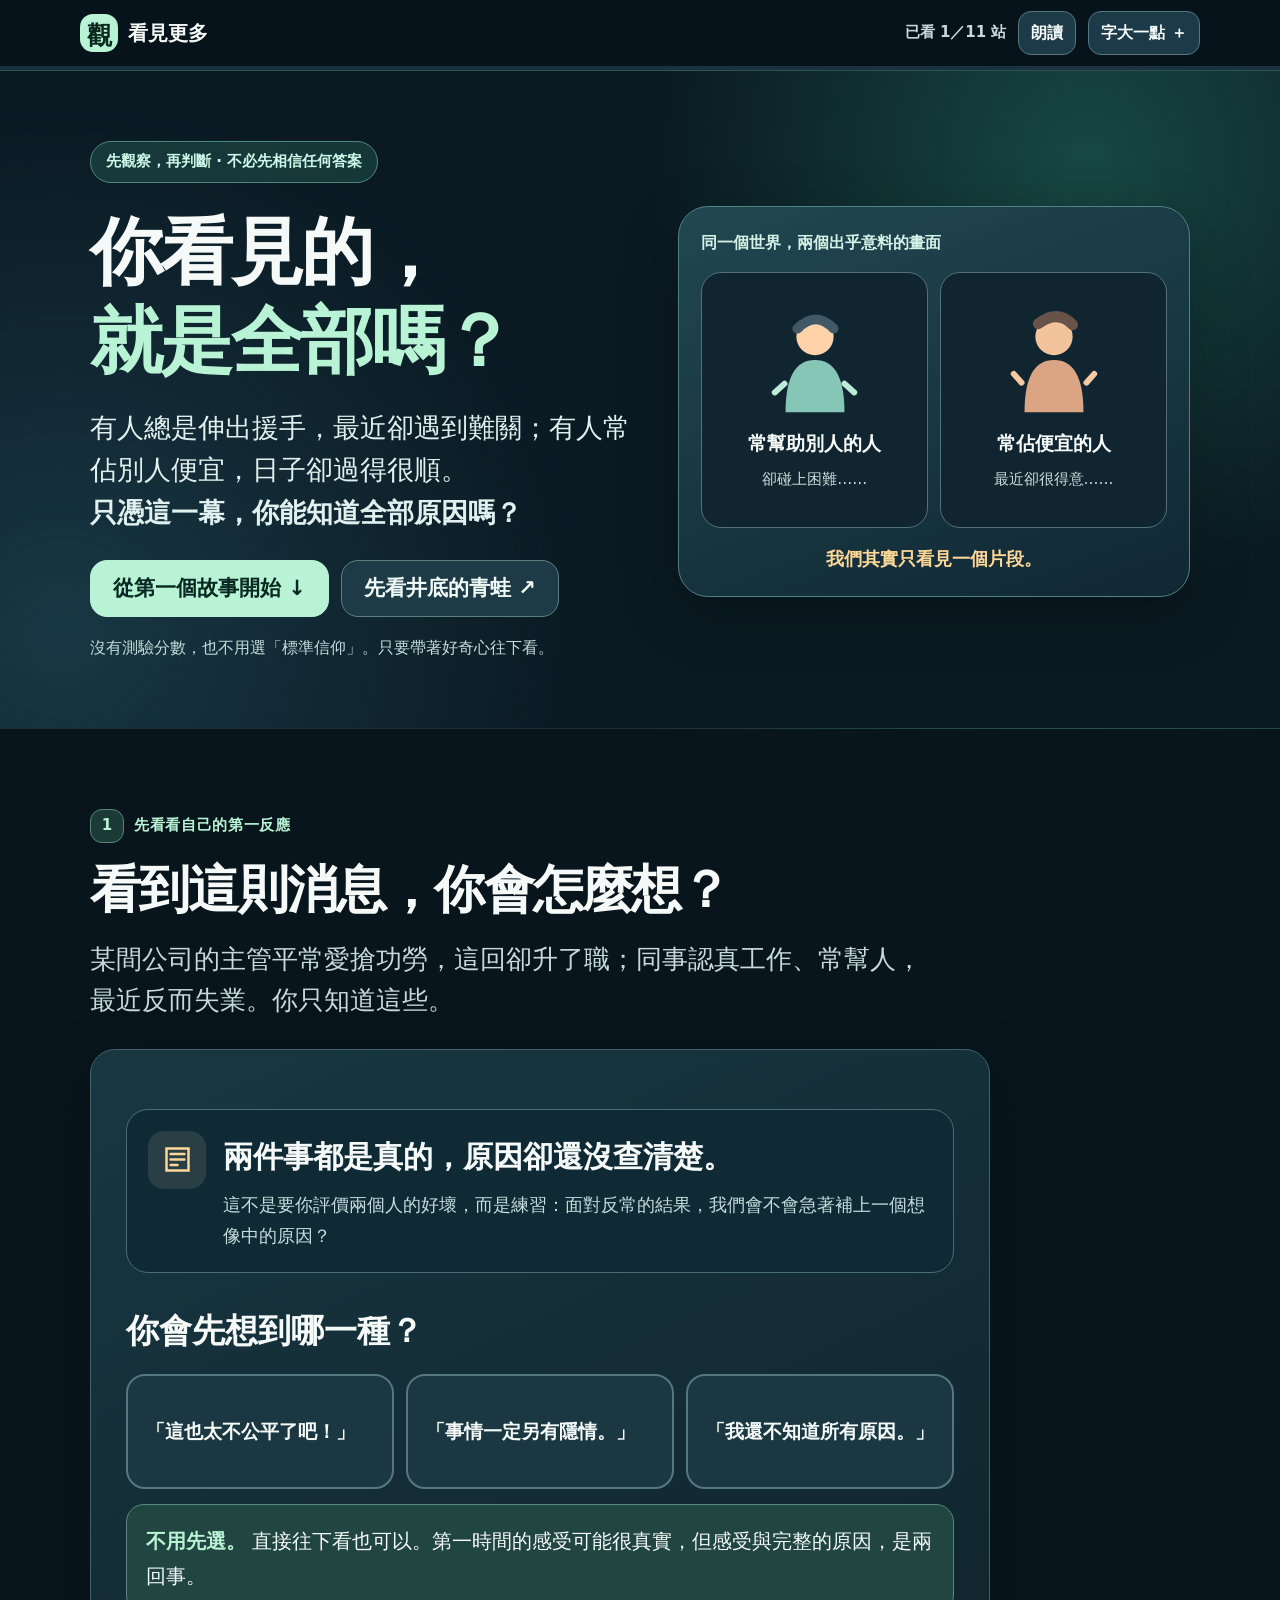
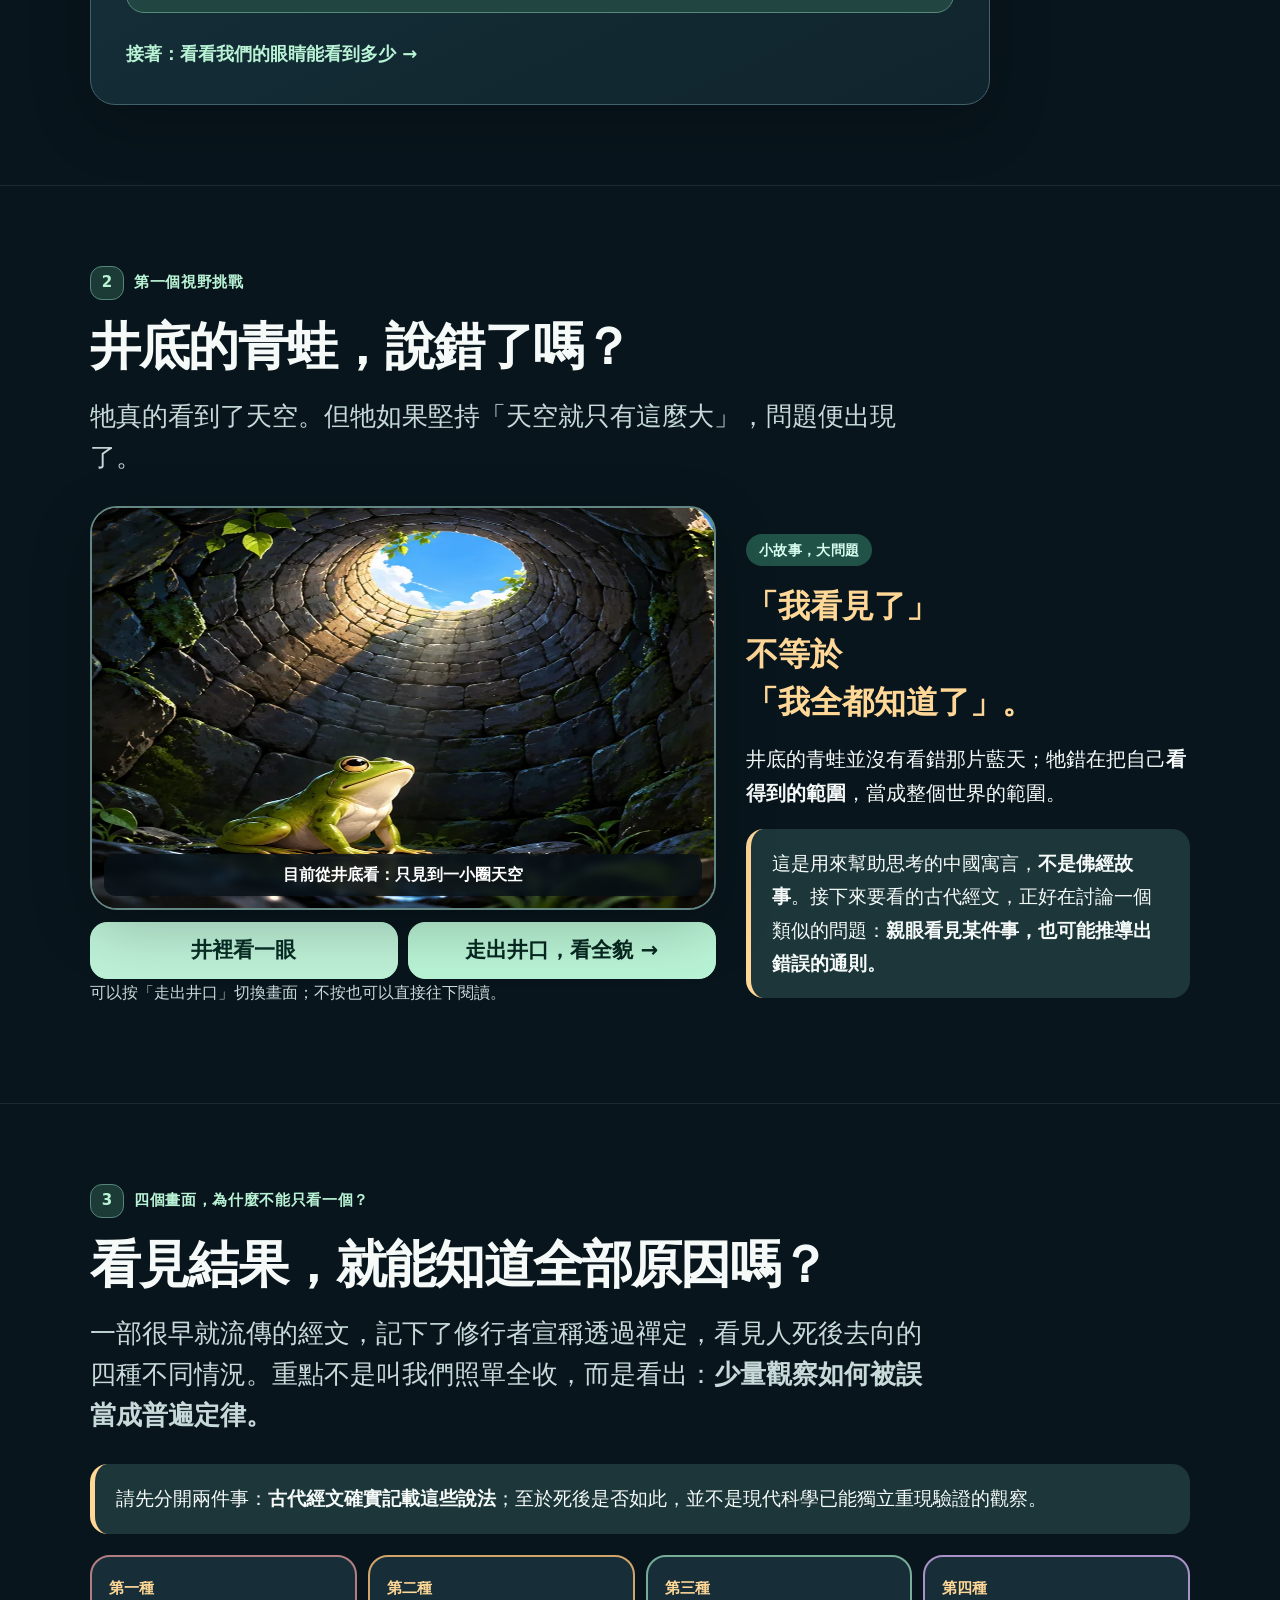
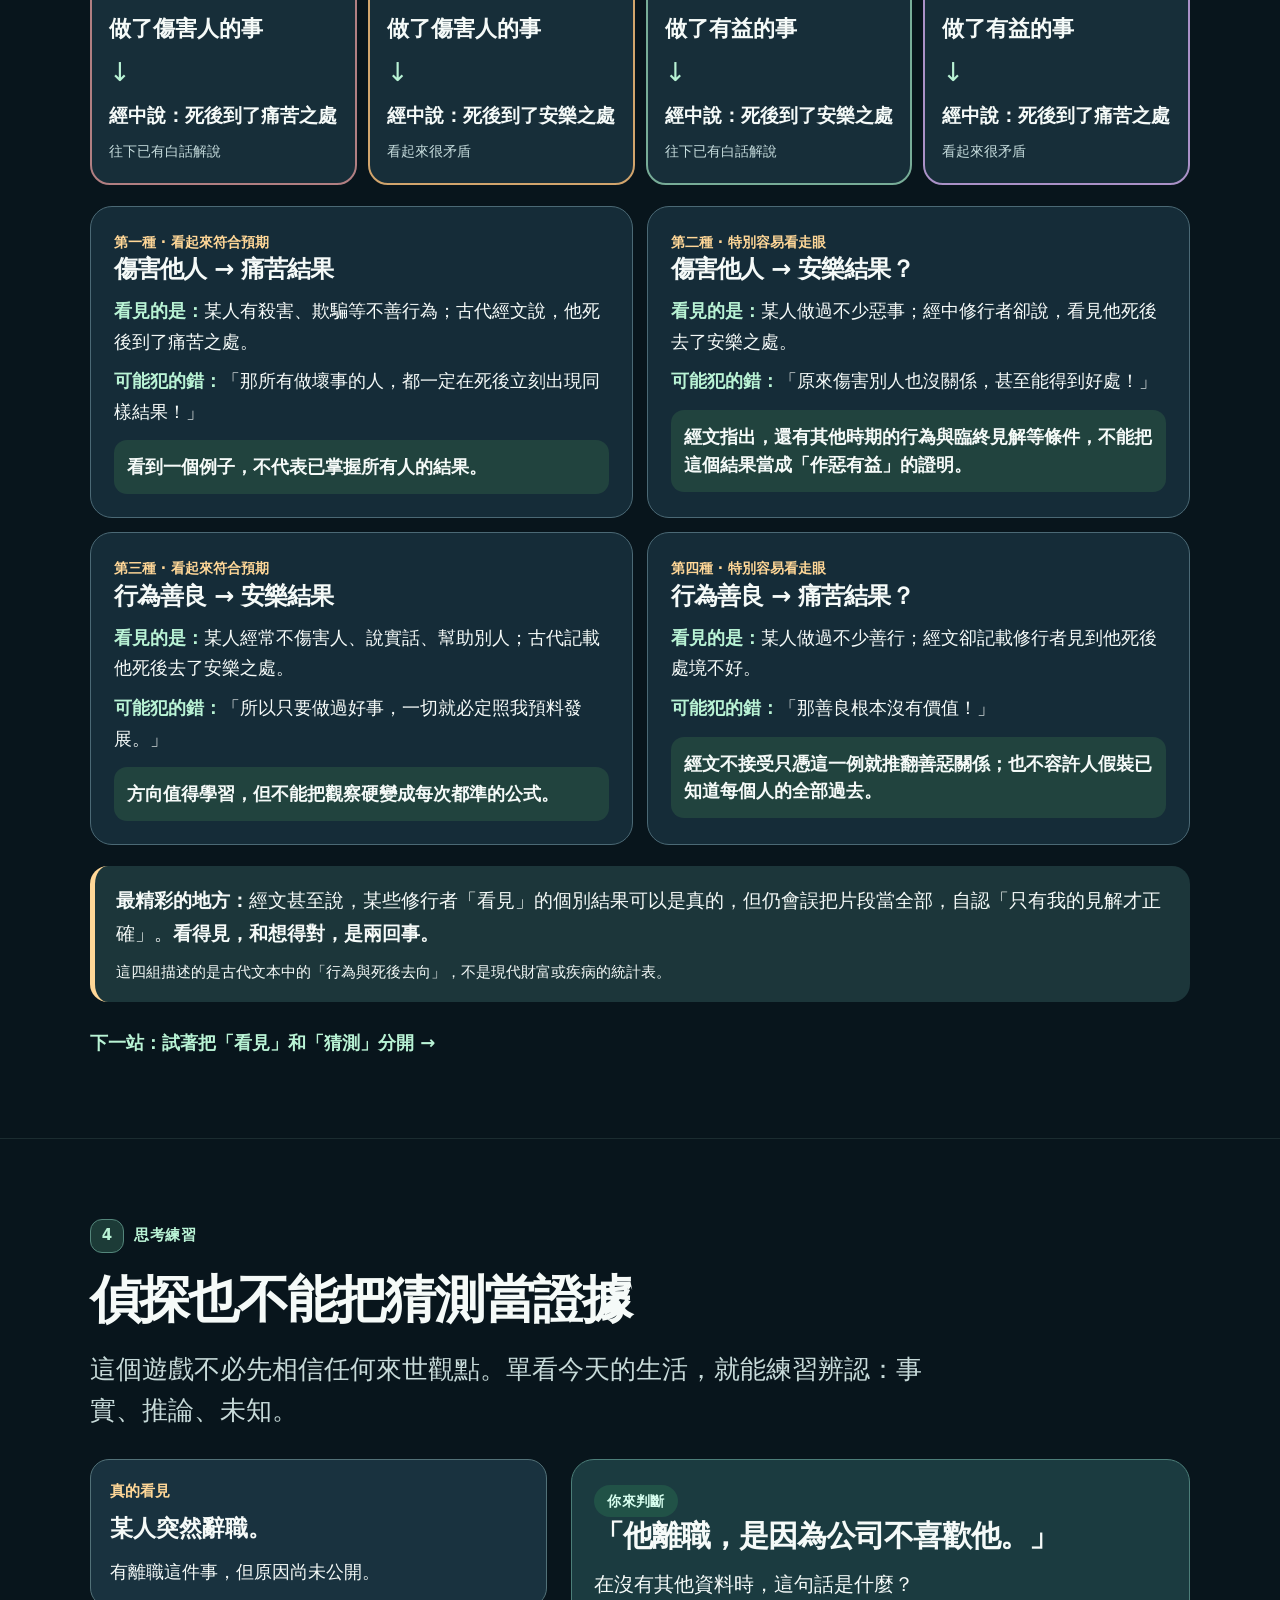
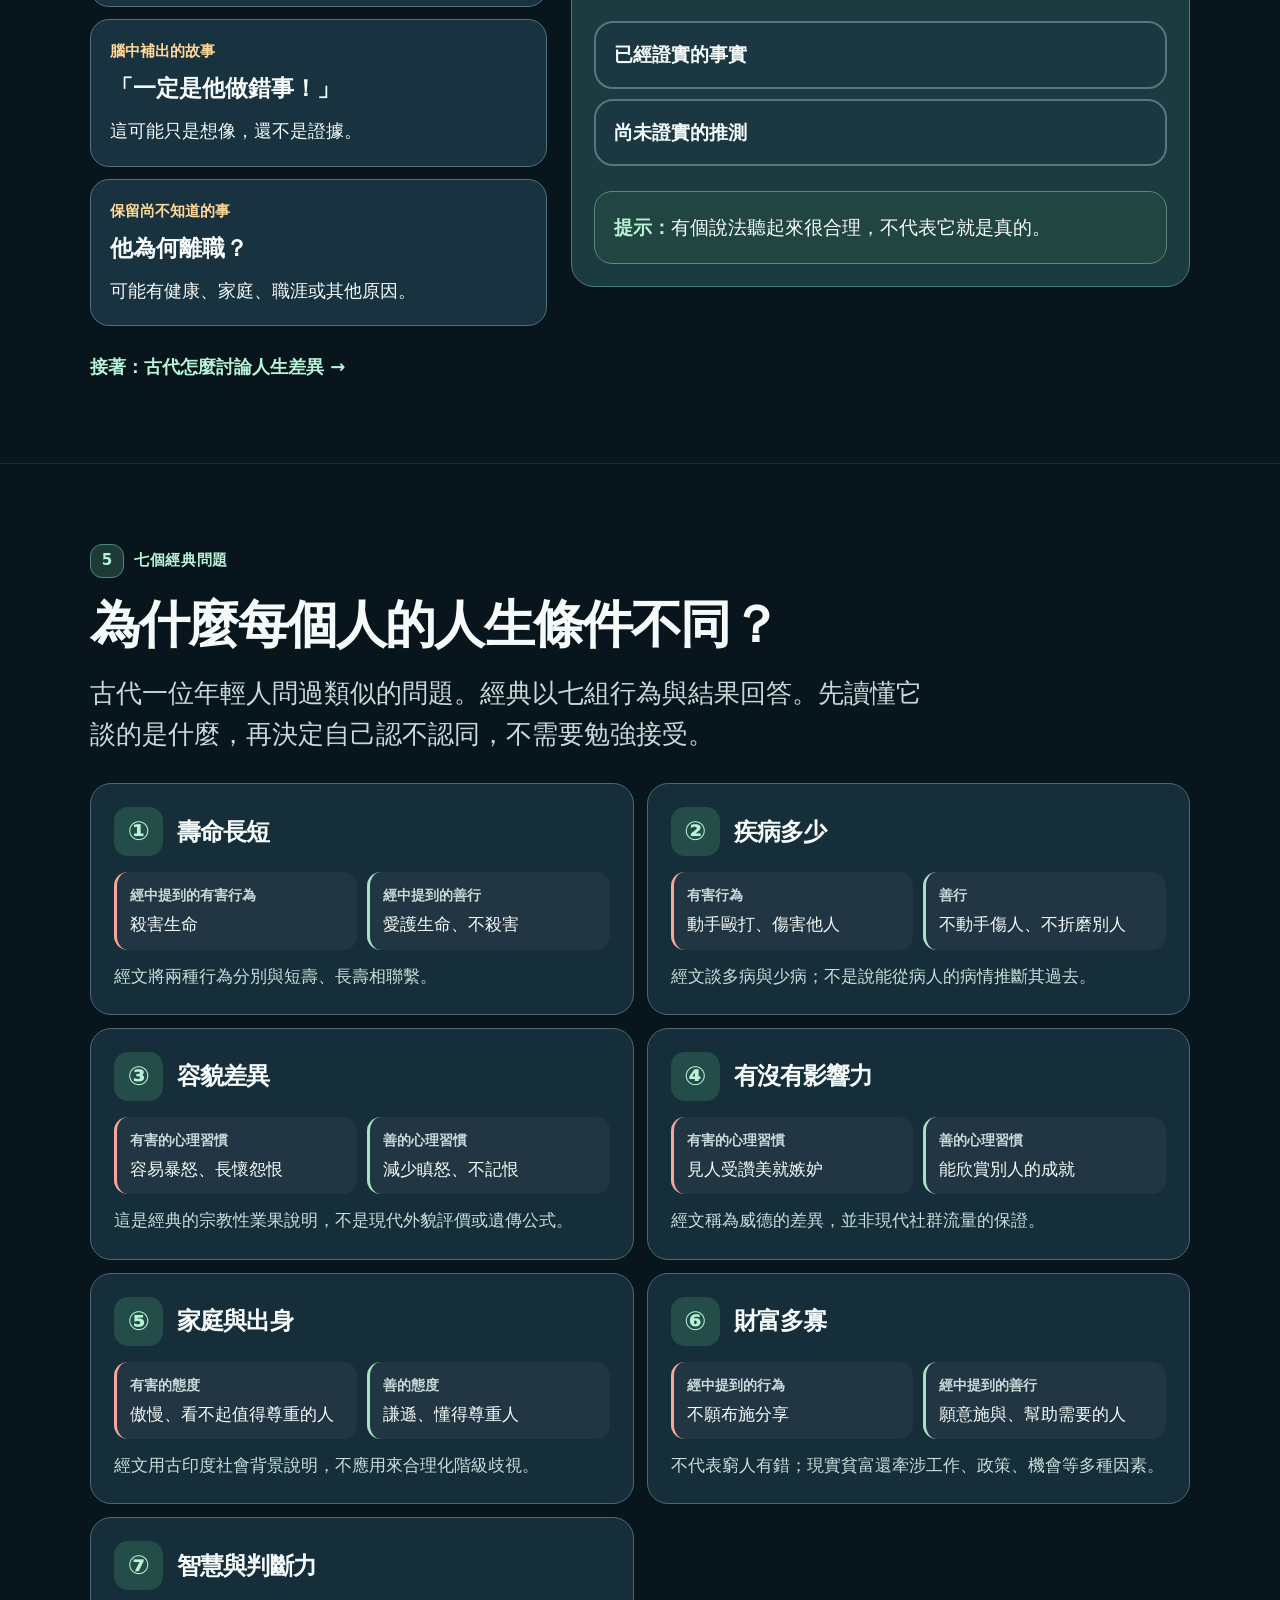
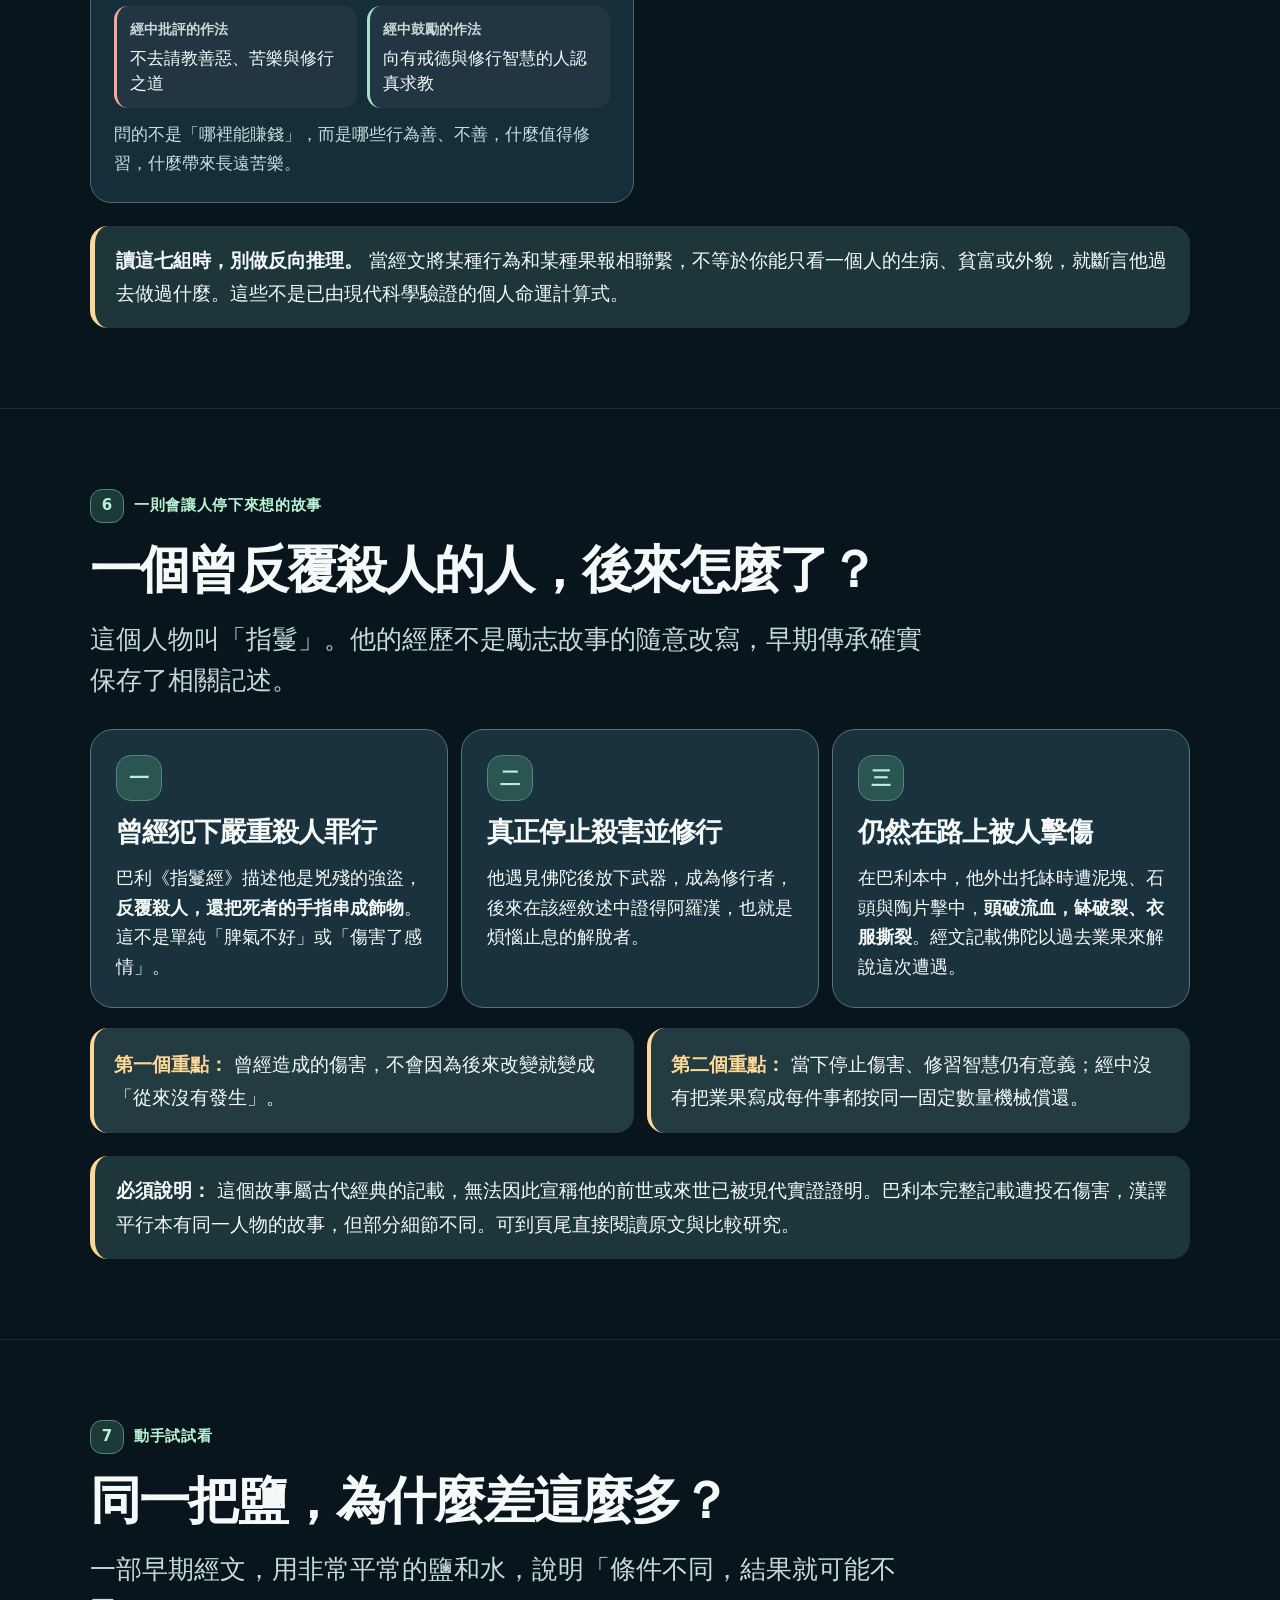
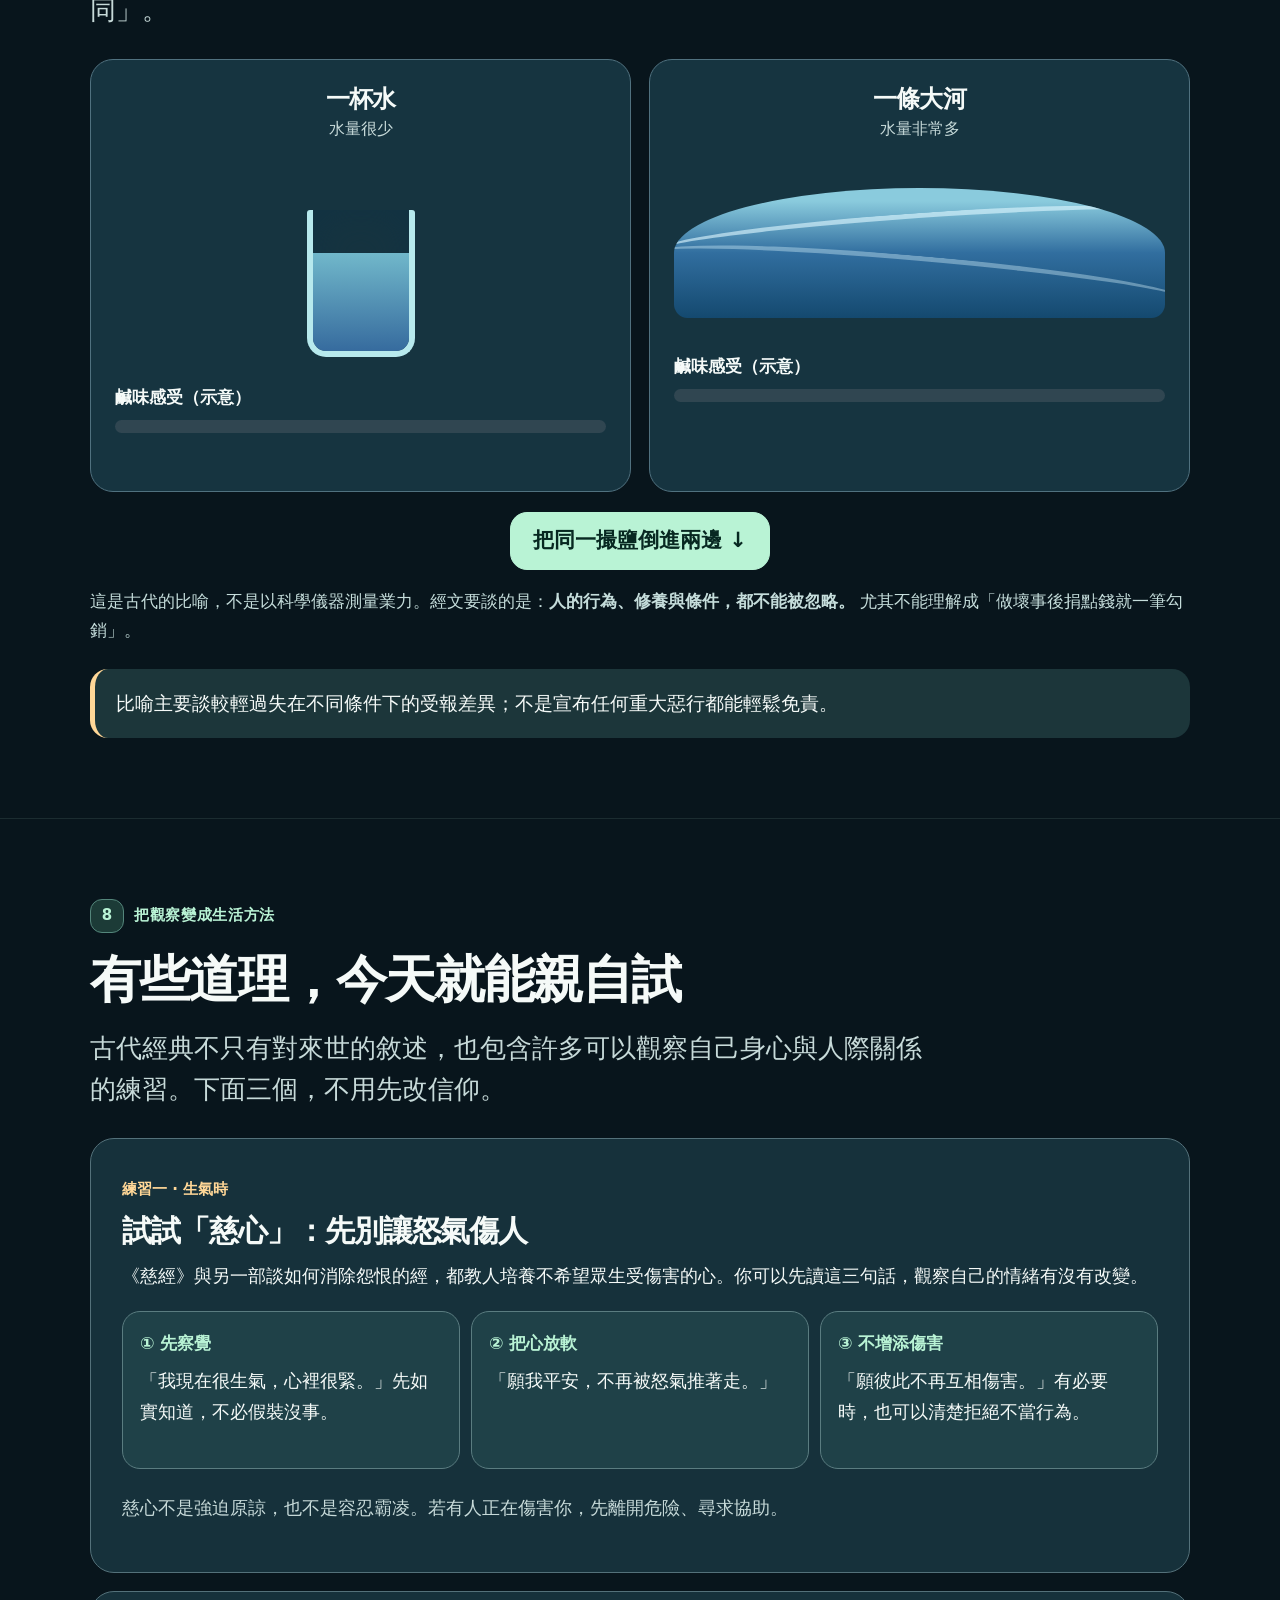
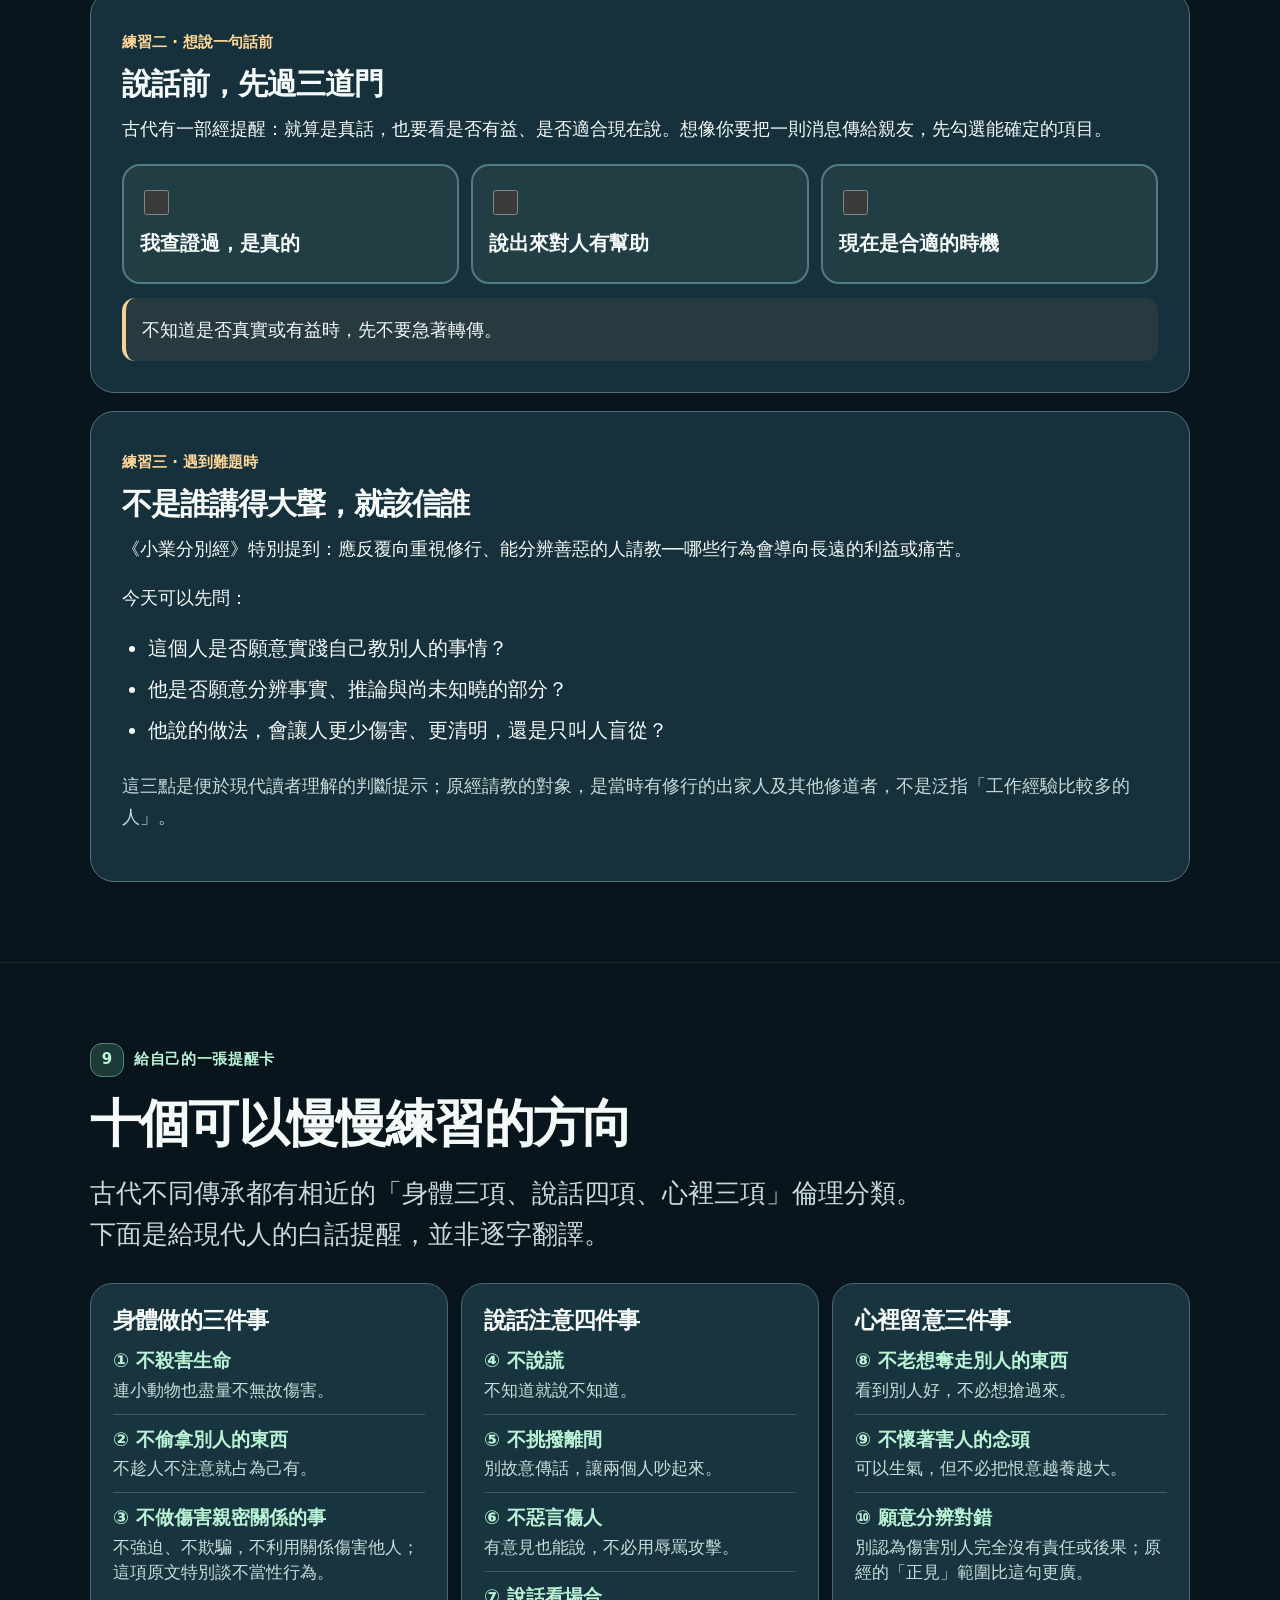
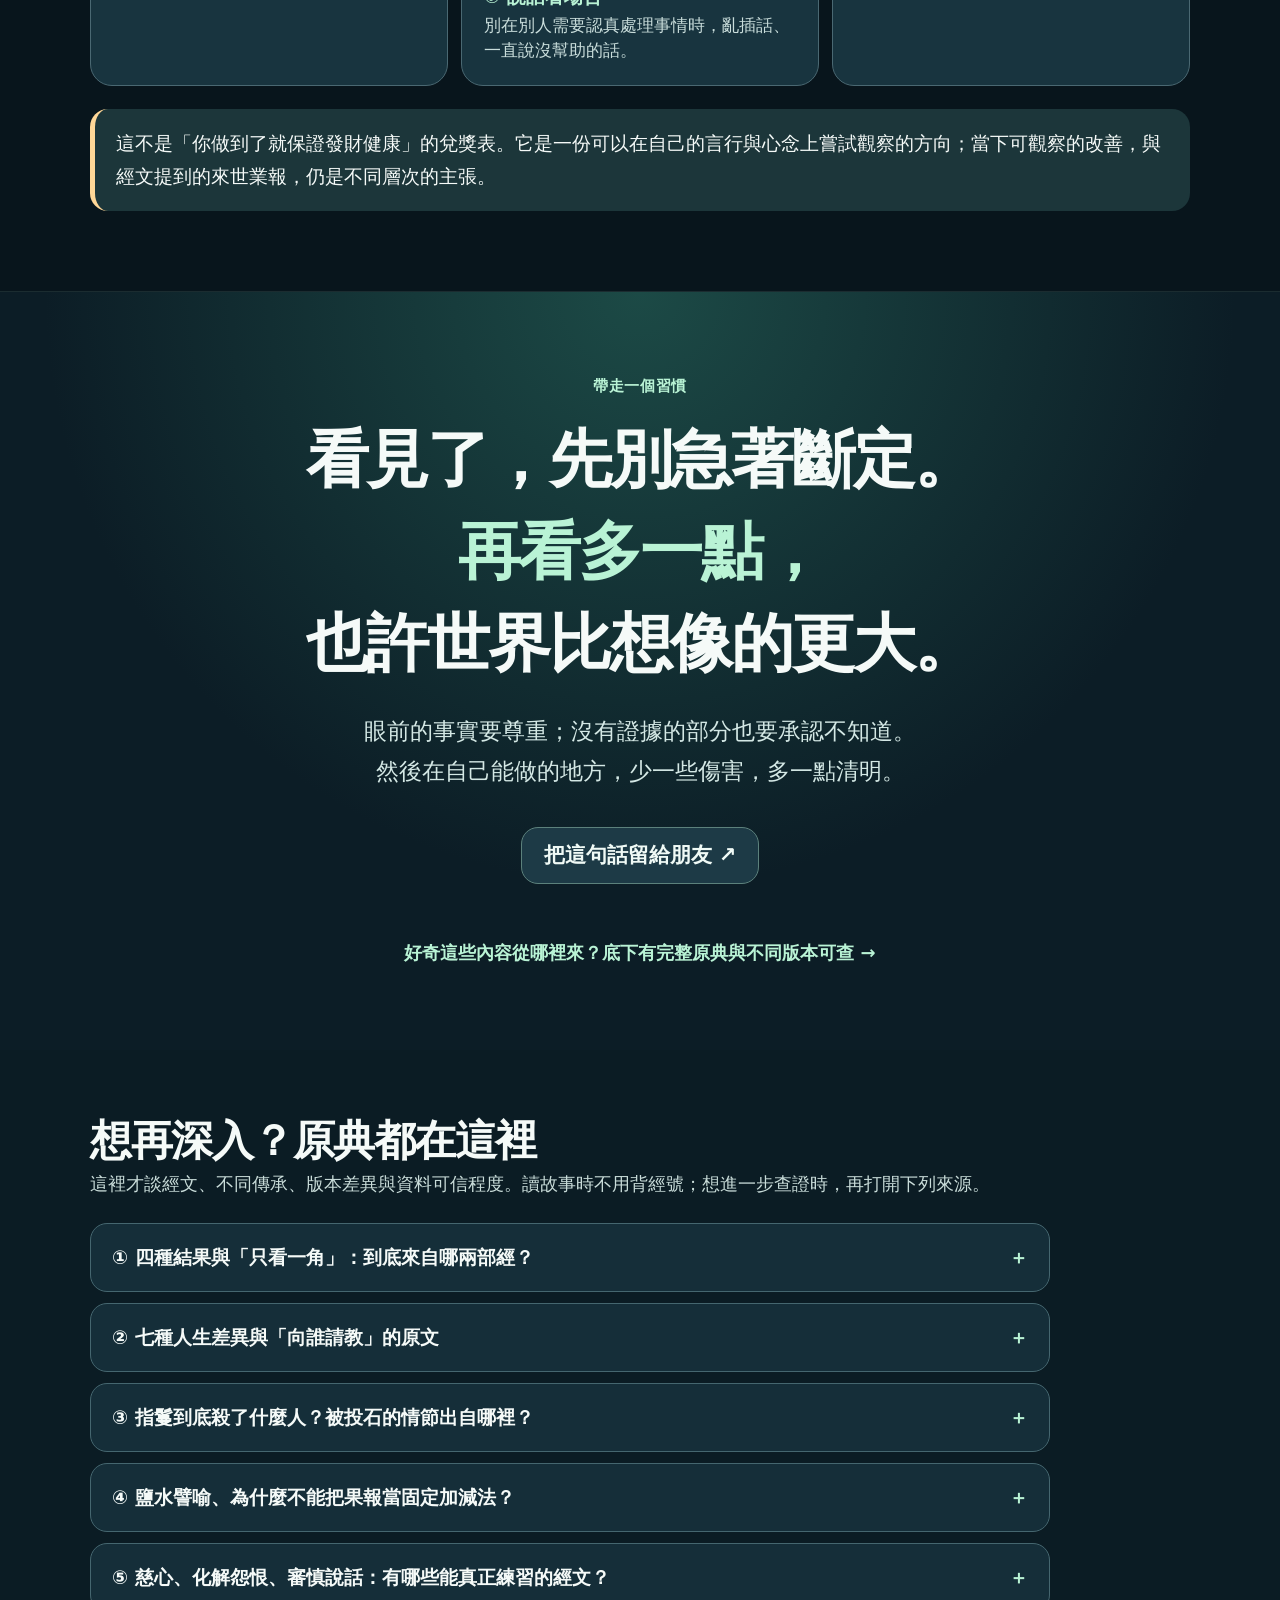
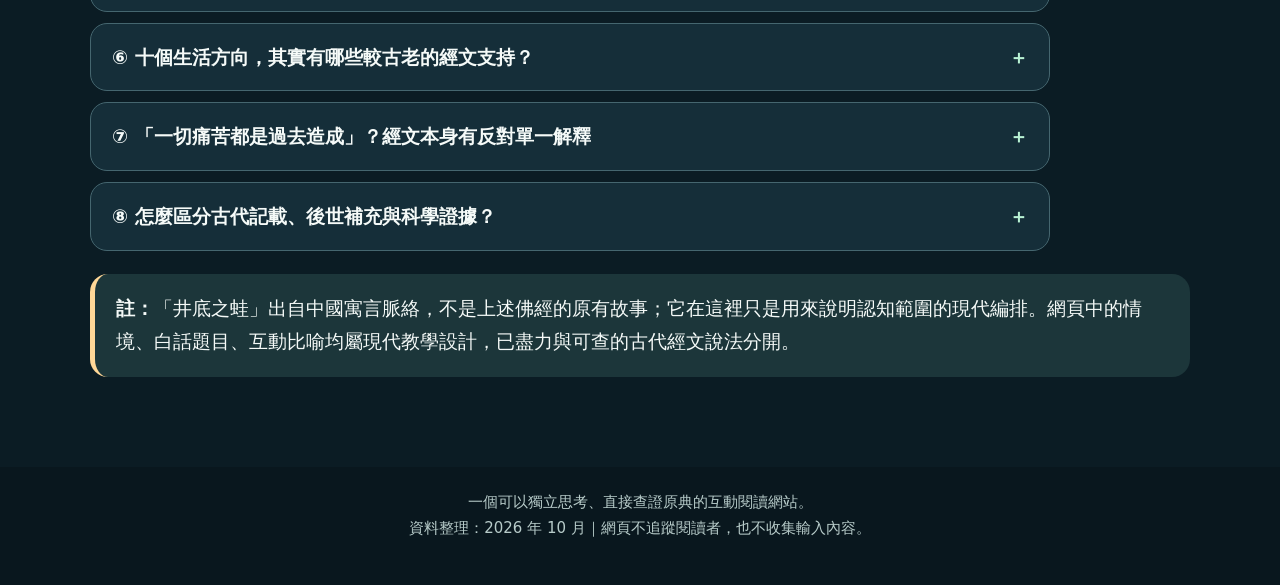
==== index.html @ dc693bd1 "feat: publish interactive observation experience and preserve eight historical milestones" ====
<!doctype html>
<html lang="zh-Hant-TW">
<head>
<meta charset="utf-8"><meta name="viewport" content="width=device-width, initial-scale=1, viewport-fit=cover"><meta name="theme-color" content="#0a141a">
<meta name="description" content="一場不用先相信任何答案的觀察遊戲。從井底之蛙、四種意外結果到真實古代記載，練習分辨所見、推論與未知。">
<title>你看見的，就是全部嗎？｜互動觀察遊戲</title>
<style>
:root{color-scheme:dark;--bg:#08151c;--bg2:#0e222a;--panel:#112932;--panel2:#193640;--border:#41626a;--ink:#f5faf8;--muted:#c7dad9;--lime:#b9f3d5;--sea:#88dacc;--gold:#ffd797;--coral:#ffada1;--blue:#9bcefa;--font:20px;--radius:25px;--shadow:0 18px 60px rgba(0,0,0,.22)}
*{box-sizing:border-box}html{scroll-behavior:smooth;scroll-padding-top:88px}body{margin:0;background:var(--bg);color:var(--ink);font-family:system-ui,-apple-system,'PingFang TC','Noto Sans TC','Microsoft JhengHei',sans-serif;font-size:var(--font);line-height:1.73;-webkit-text-size-adjust:100%;overflow-wrap:break-word}button,a{touch-action:manipulation;-webkit-tap-highlight-color:transparent}button{cursor:pointer;font:inherit}button:disabled{opacity:.6;cursor:not-allowed}a{color:var(--lime)}a:hover{text-decoration-thickness:2px}a:focus-visible,button:focus-visible,summary:focus-visible{outline:3px solid var(--gold);outline-offset:4px}h1,h2,h3{line-height:1.26;letter-spacing:-.035em;margin:0}h1{font-size:clamp(42px,5.7vw,78px)}h2{font-size:clamp(32px,4vw,53px)}h3{font-size:clamp(23px,2.5vw,30px)}p{margin:0 0 1em}strong{font-weight:850}.muted{color:var(--muted)}.gold{color:var(--gold)}.mint{color:var(--lime)}.tiny{font-size:.77em}.container{width:min(1100px,calc(100% - 36px));margin-inline:auto}.screen{scroll-margin-top:82px;padding:80px 0;border-bottom:1px solid rgba(196,241,225,.10)}.screen-heading{max-width:850px;margin-bottom:28px}.eyebrow{display:flex;align-items:center;gap:10px;color:var(--lime);font-size:calc(15px + var(--extra, 0px));letter-spacing:.045em;font-weight:880;margin-bottom:14px}.eyebrow .ordinal{display:inline-grid;place-items:center;width:34px;height:34px;border:1px solid #54867b;border-radius:12px;background:#1c3b37;letter-spacing:0}.lead{font-size:clamp(21px,2.4vw,26px);color:var(--muted);max-width:840px;line-height:1.58;margin:17px 0 0}.panel{border:1px solid var(--border);background:linear-gradient(155deg,#183741,#10242d);border-radius:var(--radius);padding:clamp(21px,3.3vw,35px);box-shadow:var(--shadow)}.note{border-radius:18px;padding:18px 21px;background:#1c363a;border-left:5px solid var(--gold);font-size:.96em}.note p:last-child{margin:0}.plain{font-size:.93em;color:var(--muted)}.pill{display:inline-block;font-size:calc(14px + var(--extra, 0px));letter-spacing:.025em;font-weight:850;color:#d8fff0;background:#215247;border-radius:999px;padding:4px 13px}.btn,.btn-alt{display:inline-flex;align-items:center;justify-content:center;gap:8px;min-height:55px;border-radius:17px;font-size:clamp(18px,2vw,21px);font-weight:870;line-height:1.3;padding:14px 22px;text-align:center;text-decoration:none;border:1px solid #5c817c}.btn{background:var(--lime);border-color:var(--lime);color:#072821}.btn-alt{color:#f0faf6;background:#1d3a46}.btn:hover{background:#e3ffec}.btn-alt:hover{background:#2c515d}.btn:active,.btn-alt:active{transform:scale(.99)}.inset{margin-top:23px}.connect{display:flex;align-items:center;flex-wrap:wrap;gap:10px;font-weight:800;color:var(--lime);font-size:.9em;margin-top:25px;text-decoration:none}
/* Compact and predictable header */
.site-header{position:sticky;top:0;z-index:50;background:rgba(8,20,27,.98);border-bottom:1px solid #2c5157;backdrop-filter:blur(18px)}.progress{height:4px;background:#19323d}.progress div{width:0;height:100%;background:linear-gradient(90deg,#9bddbc,#ffdaa2);transition:width .12s}.header-content{width:min(1120px,calc(100% - 30px));min-height:66px;display:flex;gap:12px;align-items:center;margin:auto}.brand{display:flex;gap:10px;align-items:center;color:var(--ink);text-decoration:none}.brand-icon{display:grid;place-items:center;width:38px;height:38px;border-radius:13px;background:var(--lime);color:#09291f;font-size:calc(25px + var(--extra, 0px));font-weight:900}.brand-name{font-weight:900;font-size:calc(20px + var(--extra, 0px));white-space:nowrap}.progress-text{margin-left:auto;color:var(--muted);font-size:calc(15px + var(--extra, 0px));white-space:nowrap;font-weight:850}.tool-button{padding:7px 12px;min-height:43px;border-radius:13px;background:#1d3a48;color:var(--ink);border:1px solid #547780;font-size:calc(16px + var(--extra, 0px));font-weight:830;white-space:nowrap}
/* Hero */
.hero{background:radial-gradient(circle at 85% 13%,#174744 0%,transparent 36%),radial-gradient(circle at 5% 85%,#183744,transparent 40%),#0a1922;padding:70px 0 66px}.hero-grid{display:grid;grid-template-columns:1.04fr .96fr;gap:34px;align-items:center}.hero-tag{display:inline-flex;align-items:center;gap:8px;font-weight:850;color:#cbf8e7;border:1px solid #4d8880;background:rgba(44,104,93,.38);border-radius:99px;padding:7px 15px;font-size:calc(15px + var(--extra, 0px))}.hero h1{margin-top:24px;line-height:1.22}.hero h1 span{color:var(--lime)}.hero-copy{font-size:clamp(21px,2.5vw,27px);color:#e0f0ee;margin:22px 0 26px;line-height:1.57}.hero-actions{display:flex;gap:12px;flex-wrap:wrap}.hero-side{border:1px solid #4d8382;border-radius:30px;background:linear-gradient(160deg,#214750,#102834);padding:22px;box-shadow:var(--shadow)}.hero-side>p{font-weight:850;color:#d4f2e7;font-size:calc(16px + var(--extra, 0px));margin:0 0 16px}.compare{display:grid;grid-template-columns:1fr 1fr;gap:12px}.compare-one{background:#102530;border:1px solid #527178;border-radius:20px;padding:16px 14px;min-height:256px;display:flex;flex-direction:column;align-items:center;text-align:center;justify-content:center;gap:12px}.compare-art{display:grid;place-items:center;width:104px;height:108px}.compare-art svg{width:100%;height:100%}.compare-one b{font-size:calc(19px + var(--extra, 0px));line-height:1.35}.compare-one small{font-size:calc(15px + var(--extra, 0px));color:#c6ddd9;line-height:1.4}.compare-tag{font-weight:900;color:var(--gold);text-align:center;font-size:calc(18px + var(--extra, 0px));margin:15px 0 0}.fineprint{margin:17px 0 0;font-size:calc(16px + var(--extra, 0px));color:#c2dbd9}
/* Incident choice */
.story-intro{max-width:900px}.news{display:flex;gap:17px;align-items:flex-start;background:#102a35;border:1px solid #486d77;border-radius:22px;padding:21px;margin:24px 0}.news-ico{width:58px;height:58px;flex:0 0 58px;border-radius:16px;display:grid;place-items:center;color:var(--gold);background:#293f45}.news-ico svg{width:33px;height:33px}.news strong{font-size:clamp(23px,3vw,30px)}.news p{margin:6px 0 0;font-size:calc(18px + var(--extra, 0px));color:#c5dddd}.question{font-size:clamp(25px,3vw,33px);margin:29px 0 15px;font-weight:900}.choices{display:grid;grid-template-columns:repeat(3,minmax(0,1fr));gap:12px}.pick{border:2px solid #547782;border-radius:19px;background:#1b3842;color:#f5fbf8;padding:18px;text-align:left;font-weight:830;font-size:calc(19px + var(--extra, 0px));min-height:115px;line-height:1.43}.pick[aria-pressed="true"]{background:#285448;border-color:var(--lime)}.pick:hover{background:#284b56}.feedback{margin-top:15px;background:#214540;border:1px solid #578a7b;border-radius:18px;padding:19px;min-height:95px;font-size:calc(20px + var(--extra, 0px))}.feedback strong{color:var(--lime)}.feedback:empty{display:none}
/* Well */
.well-grid{display:grid;grid-template-columns:1.17fr .83fr;gap:30px;align-items:center}.well-frame{border:2px solid #658783;border-radius:27px;aspect-ratio:1.55;overflow:hidden;position:relative;background:#102631;box-shadow:var(--shadow)}.well-frame img{display:block}.well-complete,.well-inside{position:absolute;inset:0;height:100%;width:100%;object-fit:cover}.well-inside{display:none}.js .well-inside{display:block;max-width:none;width:205%;object-fit:fill;left:0;opacity:1;transition:opacity .65s ease}.js .well-frame.outside .well-inside{opacity:0}.well-ribbon{position:absolute;bottom:12px;left:12px;right:12px;padding:7px 14px;border-radius:12px;color:#fff;background:rgba(7,17,23,.80);backdrop-filter:blur(4px);text-align:center;font-weight:900;font-size:calc(16px + var(--extra, 0px))}.well-controls{display:flex;gap:10px;flex-wrap:wrap;margin-top:12px}.well-controls button{flex:1;min-width:140px}.well-controls button[aria-pressed="true"]{border-color:var(--lime);background:#bdf0d7;color:#082d25}.well-takeaway{font-size:clamp(23px,2.7vw,32px);font-weight:900;line-height:1.5;color:var(--gold)}.well-copy p{margin:16px 0}.well-copy .note{margin-top:18px}.well-small{font-size:calc(16px + var(--extra, 0px));color:var(--muted)}
/* Four observations */
.quad-head{max-width:870px}.quad{display:grid;grid-template-columns:repeat(4,minmax(0,1fr));gap:11px}.quad-card{display:block;border:2px solid #54727f;border-radius:20px;min-height:222px;text-decoration:none;color:var(--ink);padding:19px 17px;position:relative;background:#172e39;transition:transform .2s}.quad-card:hover{transform:translateY(-4px);background:#254654}.quad-card:nth-child(1){border-color:#b17f82}.quad-card:nth-child(2){border-color:#d1a46c}.quad-card:nth-child(3){border-color:#77ac97}.quad-card:nth-child(4){border-color:#aa91c7}.quad-card .n{font-size:calc(15px + var(--extra, 0px));font-weight:900;color:var(--gold);margin-bottom:12px}.quad-card .in{font-size:calc(22px + var(--extra, 0px));line-height:1.33;font-weight:880}.quad-card .arrow{font-size:calc(26px + var(--extra, 0px));color:var(--lime);margin:7px 0}.quad-card .out{font-size:calc(19px + var(--extra, 0px));line-height:1.4;font-weight:850}.quad-card .hint{font-size:calc(14px + var(--extra, 0px));color:#c5dbdc;margin-top:11px}.case-list{display:grid;grid-template-columns:repeat(2,minmax(0,1fr));gap:14px;margin-top:21px}.case-detail{padding:23px;border:1px solid #4b6975;border-radius:22px;background:#152c38;scroll-margin-top:86px}.case-detail h3{font-size:calc(24px + var(--extra, 0px));margin:0 0 12px}.case-detail p{font-size:calc(18px + var(--extra, 0px));line-height:1.7;margin:9px 0}.case-detail b{color:var(--lime)}.case-stamp{font-size:calc(14px + var(--extra, 0px));font-weight:900;color:var(--gold)}.case-lesson{margin-top:13px;background:#21433e;border-radius:13px;padding:13px;font-size:calc(18px + var(--extra, 0px));line-height:1.55;font-weight:830}.case-explain{margin-top:21px}
/* Investigator demo */
.investigation{display:grid;grid-template-columns:.85fr 1.15fr;gap:24px;align-items:start}.triple{display:grid;gap:12px}.truth-card{border:1px solid #527178;border-radius:19px;padding:19px;background:#19323f}.truth-card .label{font-size:calc(15px + var(--extra, 0px));font-weight:850;color:var(--gold)}.truth-card strong{display:block;font-size:calc(23px + var(--extra, 0px));margin-top:4px}.truth-card p{margin:7px 0 0;font-size:calc(18px + var(--extra, 0px))}.detective{padding:22px;border:1px solid #4c7e79;background:#1b3b40;border-radius:23px}.detective h3{margin-bottom:12px}.detective .pick{width:100%;min-height:0;margin-bottom:10px}.detective .feedback{min-height:0;font-size:calc(19px + var(--extra, 0px))}
/* Seven */
.seven-grid{display:grid;grid-template-columns:repeat(2,minmax(0,1fr));gap:13px}.seven-card{border-radius:21px;background:#152e39;border:1px solid #4b6972;padding:23px}.seven-top{display:flex;gap:14px;align-items:center;margin-bottom:16px}.seven-icon{width:49px;height:49px;display:grid;place-items:center;border-radius:14px;background:#244c49;color:var(--lime);font-size:calc(26px + var(--extra, 0px));font-weight:900;flex-shrink:0}.seven-card h3{font-size:calc(24px + var(--extra, 0px))}.pair{display:grid;grid-template-columns:1fr 1fr;gap:10px}.pair div{border-radius:14px;background:#213642;padding:13px;font-size:calc(17px + var(--extra, 0px));line-height:1.43}.pair div:nth-child(1){border-left:3px solid #f7a59d}.pair div:nth-child(2){border-left:3px solid #a8e2c5}.pair b{display:block;color:var(--muted);font-size:calc(14px + var(--extra, 0px));font-weight:900;margin-bottom:7px}.seven-foot{font-size:calc(17px + var(--extra, 0px));color:#c6dfdb;margin-top:12px}
/* Person story */
.timeline{display:grid;grid-template-columns:repeat(3,1fr);gap:13px}.time-item{border:1px solid #56747b;border-radius:23px;background:#19323e;padding:25px}.time-number{display:grid;place-items:center;background:#2a5550;border:1px solid #51887c;border-radius:15px;width:46px;height:46px;font-size:calc(20px + var(--extra, 0px));font-weight:900;color:var(--lime)}.time-item h3{font-size:calc(27px + var(--extra, 0px));margin:14px 0}.time-item p{font-size:calc(18px + var(--extra, 0px));margin:0;line-height:1.65}.story-ends{display:grid;grid-template-columns:1fr 1fr;gap:13px;margin-top:20px}.story-ends>div{border-radius:18px;background:#223c42;padding:20px;border-left:4px solid var(--gold);font-size:calc(19px + var(--extra, 0px))}.story-ends strong{color:var(--gold)}
/* Salt */
.salt-zone{display:grid;grid-template-columns:1fr 1fr;gap:18px}.vessel{border:1px solid #50717f;background:#163440;border-radius:23px;padding:24px;display:flex;flex-direction:column;align-items:center;text-align:center}.vessel h3{font-size:calc(24px + var(--extra, 0px))}.vessel p{font-size:calc(16px + var(--extra, 0px));color:var(--muted)}.water-glass{height:185px;display:flex;align-items:end;justify-content:center;width:100%;position:relative;margin:14px 0}.cup{width:108px;height:147px;border:6px solid #b7e9ed;border-top:0;border-radius:3px 3px 19px 19px;position:relative;overflow:hidden;box-shadow:inset 0 -2px 40px #113243}.cup .water{height:70%;position:absolute;bottom:0;left:0;right:0;background:linear-gradient(180deg,#88d9edcc,#407bb8c7)}.salt-snow{opacity:0;position:absolute;top:10%;left:50%;transform:translateX(-50%);font-size:calc(33px + var(--extra, 0px));color:white}.pour .salt-snow{animation:saltFall 1.4s ease forwards}.river{width:100%;height:130px;border-radius:55% 55% 15px 15px;background:linear-gradient(180deg,#8acbdd 10%,#316e9f 50%,#14496f);position:relative;margin:30px 0 22px;overflow:hidden}.river:before,.river:after{content:'';position:absolute;left:-20px;right:-20px;height:35px;border-top:5px solid rgba(221,247,255,.62);border-radius:50%;top:25px;transform:rotate(-4deg)}.river:after{top:68px;transform:rotate(5deg);opacity:.6}.river .salt-snow{top:10%;z-index:2}.meter{width:100%;margin-top:12px;font-size:calc(17px + var(--extra, 0px));text-align:left;font-weight:800}.meter-track{width:100%;height:13px;background:#304651;border-radius:99px;margin-top:7px;overflow:hidden}.meter-fill{width:0;height:100%;background:var(--gold);transition:width 1s ease}.vessel.poured.cup-card .meter-fill{width:91%}.vessel.poured.river-card .meter-fill{width:8%}.vessel .after{color:var(--lime);font-weight:850;opacity:0;min-height:30px}.vessel.poured .after{opacity:1}@keyframes saltFall{0%{opacity:0;transform:translate(-50%,-12px)}20%{opacity:1}100%{opacity:0;transform:translate(-50%,100px)}}.salt-action{display:flex;justify-content:center;margin-top:20px}.salt-bottom{font-size:calc(17px + var(--extra, 0px));color:#c5dddb;margin-top:17px}
/* actions */
.action-stack{display:grid;gap:18px}.practice{border:1px solid #54717a;background:#16313b;border-radius:24px;padding:clamp(20px,3vw,31px)}.practice .num{display:inline-block;font-size:calc(15px + var(--extra, 0px));font-weight:900;color:var(--gold);margin-bottom:9px}.practice h3{margin:0 0 10px}.practice p{font-size:calc(18px + var(--extra, 0px))}.kind-steps{display:grid;grid-template-columns:repeat(3,minmax(0,1fr));gap:11px;margin-top:20px}.kind-step{padding:17px;border-radius:18px;border:1px solid #5a7c80;background:#1f4148;min-height:158px}.kind-step b{font-size:calc(17px + var(--extra, 0px));color:var(--lime);display:block}.kind-step p{margin:6px 0 0;font-size:calc(18px + var(--extra, 0px))}.check-three{display:grid;grid-template-columns:repeat(3,minmax(0,1fr));gap:12px;margin-top:20px}.switch{display:flex;flex-direction:column;gap:8px;justify-content:center;background:#213e45;border:2px solid #537985;border-radius:18px;padding:16px;min-height:120px;font-size:calc(20px + var(--extra, 0px));font-weight:850;color:var(--ink)}.switch input{width:25px;height:25px;accent-color:#aef2d1}.switch:has(input:checked){border-color:#aef2d1;background:#2a5146}.mind-result{border-left:4px solid #f2d59a;border-radius:13px;background:#273a40;padding:16px;margin-top:14px;font-size:calc(18px + var(--extra, 0px))}.guide-list{padding-left:1.3em;margin:14px 0 0}.guide-list li{margin:6px 0}.virtues{display:grid;grid-template-columns:repeat(3,minmax(0,1fr));gap:13px}.virtue{background:#18343f;border:1px solid #4a6872;border-radius:22px;padding:22px}.virtue h3{font-size:calc(23px + var(--extra, 0px));margin-bottom:12px}.virtue ul{list-style:none;padding:0;margin:0;display:grid;gap:11px}.virtue li{border-bottom:1px solid #3d5960;padding-bottom:11px;line-height:1.46;font-size:calc(18px + var(--extra, 0px))}.virtue li:last-child{border:0;padding-bottom:0}.virtue b{display:block;color:var(--lime);font-size:calc(19px + var(--extra, 0px))}.virtue span{display:block;color:#c9dddb;margin-top:3px;font-size:calc(17px + var(--extra, 0px))}
/* ending */
.closing{background:radial-gradient(circle at 50% 0%,#1c4a46,transparent 60%),#0c1d26;text-align:center;padding:82px 0}.closing h2{font-size:clamp(34px,5vw,63px);margin:auto;max-width:940px;line-height:1.46}.closing p{font-size:calc(23px + var(--extra, 0px));color:#d4e8e5;max-width:760px;margin:22px auto}.save-btn{margin-top:13px}.share-response{font-size:calc(16px + var(--extra, 0px));color:var(--lime);min-height:29px}.sources{padding:65px 0 90px;background:#0b1c24}.sources h2{font-size:clamp(30px,4vw,42px)}.sources>div>p{font-size:calc(18px + var(--extra, 0px));color:#c9dcd9}.source-grid{display:grid;gap:11px;max-width:960px;margin-top:24px}.source{border:1px solid #45666f;border-radius:17px;overflow:hidden;background:#152e39}.source summary{padding:17px 21px;cursor:pointer;font-size:calc(19px + var(--extra, 0px));font-weight:850;list-style:none;display:flex;justify-content:space-between;align-items:center;gap:10px}.source summary::-webkit-details-marker{display:none}.source summary:after{content:'＋';color:var(--lime);font-weight:900}.source[open] summary:after{content:'－'}.source .inside{border-top:1px solid #3b5a62;padding:20px;color:#d6e8e3;font-size:calc(17px + var(--extra, 0px));line-height:1.73}.source .inside p{margin-bottom:12px}.source ul{padding-left:1.35em;margin:12px 0}.source li{margin:7px 0}.source a{overflow-wrap:anywhere}.source strong{color:#f7e4b4}.source-code{font-size:calc(15px + var(--extra, 0px));color:#bbd0d3}.foot{padding:23px 0 43px;background:#09171e;color:#b7cbc9;font-size:calc(15px + var(--extra, 0px));text-align:center}
/* Motion and mobile */
@media(max-width:940px){.hero-grid{grid-template-columns:1fr}.hero-side{max-width:600px}.well-grid{grid-template-columns:1fr}.quad{grid-template-columns:repeat(2,minmax(0,1fr))}.investigation{grid-template-columns:1fr}.case-list{grid-template-columns:1fr}.story-ends{grid-template-columns:1fr}}
@media(max-width:680px){:root{--font:21px}.container{width:min(100% - 30px,1100px)}.screen{padding:56px 0}.hero{padding:51px 0 55px}.brand-name{font-size:calc(17px + var(--extra, 0px))}.progress-text{display:none}.tool-button{margin-left:auto;font-size:calc(15px + var(--extra, 0px));padding:7px 10px;min-height:42px}.hero-copy{font-size:calc(22px + var(--extra, 0px))}.hero h1{font-size:clamp(40px,10vw,58px)}.hero-actions a{width:100%}.hero-side{padding:17px}.compare-one{padding:13px 8px;min-height:215px}.compare-one b{font-size:calc(17px + var(--extra, 0px))}.compare-one small{font-size:calc(14px + var(--extra, 0px))}.compare-art{height:75px;width:75px}.choices{grid-template-columns:1fr}.pick{min-height:64px;padding:14px 16px}.well-frame{aspect-ratio:1.42}.well-controls button{min-width:0;font-size:calc(17px + var(--extra, 0px));padding:12px 7px}.well-copy h3{font-size:calc(27px + var(--extra, 0px))}.quad-card{min-height:195px;padding:15px 13px}.quad-card .in{font-size:calc(19px + var(--extra, 0px))}.quad-card .out{font-size:calc(17px + var(--extra, 0px))}.quad-card .hint{font-size:calc(13px + var(--extra, 0px))}.quad-card .arrow{font-size:calc(24px + var(--extra, 0px))}.quad-card .n{font-size:calc(14px + var(--extra, 0px))}.timeline{grid-template-columns:1fr}.seven-grid{grid-template-columns:1fr}.salt-zone{grid-template-columns:1fr 1fr;gap:10px}.vessel{padding:14px 11px}.vessel h3{font-size:calc(19px + var(--extra, 0px))}.vessel p{font-size:calc(14px + var(--extra, 0px))}.river{height:106px;margin:35px 0 35px}.water-glass{height:175px}.salt-action .btn{width:100%}.kind-steps{grid-template-columns:1fr}.kind-step{min-height:0}.check-three{grid-template-columns:1fr}.switch{min-height:80px}.virtues{grid-template-columns:1fr}.virtue{padding:18px}.time-item{padding:20px}.source summary{font-size:calc(18px + var(--extra, 0px))}.news-ico{width:44px;height:44px;flex-basis:44px}.news-ico svg{width:26px}.closing p{font-size:calc(20px + var(--extra, 0px))}}
@media(max-width:360px){.brand-icon{width:32px;height:32px;font-size:calc(21px + var(--extra, 0px))}.brand-name{font-size:calc(15px + var(--extra, 0px))}.tool-button{font-size:calc(14px + var(--extra, 0px))}.hero-side{padding:13px}.compare-one{min-height:190px}.quad-card{padding:13px 10px}.quad-card .in{font-size:calc(17px + var(--extra, 0px))}.quad-card .out{font-size:calc(16px + var(--extra, 0px))}.well-controls button{font-size:calc(16px + var(--extra, 0px))}}
@media(prefers-reduced-motion:reduce){*,*::before,*::after{scroll-behavior:auto!important;animation-duration:.01ms!important;transition-duration:.01ms!important}}
</style>
<style>@media(max-width:420px){.site-header .tool-button{font-size:16px!important;padding:7px 8px}.site-header .brand-name{font-size:17px!important}.header-content{gap:8px}}</style></head>
<body>
<header class="site-header"><div class="header-content"><a class="brand" href="#top"><span class="brand-icon" aria-hidden="true">觀</span><span class="brand-name">看見更多</span></a><span class="progress-text" id="readCount">一場觀察遊戲</span><button class="tool-button" id="listenBtn" type="button" hidden aria-label="朗讀正在閱讀的內容">朗讀</button><button class="tool-button" id="fontBtn" type="button">字大一點 ＋</button></div><div class="progress" aria-hidden="true"><div id="scrollProgress"></div></div></header>
<main>
<section class="hero screen" id="top" data-chapter><div class="container hero-grid"><div><div class="hero-tag">先觀察，再判斷 · 不必先相信任何答案</div><h1>你看見的，<br><span>就是全部嗎？</span></h1><p class="hero-copy">有人總是伸出援手，最近卻遇到難關；有人常佔別人便宜，日子卻過得很順。<br><strong>只憑這一幕，你能知道全部原因嗎？</strong></p><div class="hero-actions"><a href="#first" class="btn">從第一個故事開始 ↓</a><a href="#well" class="btn-alt">先看井底的青蛙 ↗</a></div><p class="fineprint">沒有測驗分數，也不用選「標準信仰」。只要帶著好奇心往下看。</p></div><div class="hero-side"><p>同一個世界，兩個出乎意料的畫面</p><div class="compare"><div class="compare-one"><div class="compare-art" aria-hidden="true"><svg viewBox="0 0 100 110" fill="none"><circle cx="50" cy="26" r="19" fill="#ffd2a9"/><path d="M32 18q19-19 37 0" stroke="#415867" stroke-width="10" stroke-linecap="round"/><path d="M20 103q0-53 30-53t30 53" fill="#85c6b7"/><path d="M19 74L9 83m71-9 10 9" stroke="#bcebd9" stroke-width="6" stroke-linecap="round"/></svg></div><b>常幫助別人的人</b><small>卻碰上困難……</small></div><div class="compare-one"><div class="compare-art" aria-hidden="true"><svg viewBox="0 0 100 110" fill="none"><circle cx="50" cy="26" r="19" fill="#f3c39b"/><path d="M34 13q20-15 35 1" stroke="#675348" stroke-width="11" stroke-linecap="round"/><path d="M20 103q0-53 30-53t30 53" fill="#dba583"/><path d="M17 73L9 64m74 9 8-9" stroke="#f7c9a2" stroke-width="6" stroke-linecap="round"/></svg></div><b>常佔便宜的人</b><small>最近卻很得意……</small></div></div><div class="compare-tag">我們其實只看見一個片段。</div></div></div></section>
<section class="screen" id="first" data-chapter><div class="container"><div class="screen-heading"><div class="eyebrow"><span class="ordinal">1</span> 先看看自己的第一反應</div><h2>看到這則消息，你會怎麼想？</h2><p class="lead">某間公司的主管平常愛搶功勞，這回卻升了職；同事認真工作、常幫人，最近反而失業。你只知道這些。</p></div><div class="panel story-intro"><div class="news"><div class="news-ico" aria-hidden="true"><svg viewBox="0 0 24 24" fill="none" stroke="currentColor" stroke-width="1.8" stroke-linecap="round"><path d="M4 4h16v16H4zM7 8h10M7 12h10M7 16h5"/></svg></div><div><strong>兩件事都是真的，原因卻還沒查清楚。</strong><p>這不是要你評價兩個人的好壞，而是練習：面對反常的結果，我們會不會急著補上一個想像中的原因？</p></div></div><div class="question">你會先想到哪一種？</div><div class="choices" id="openingChoices"><button type="button" class="pick" data-choice="unfair" aria-pressed="false">「這也太不公平了吧！」</button><button type="button" class="pick" data-choice="certainty" aria-pressed="false">「事情一定另有隱情。」</button><button type="button" class="pick" data-choice="unknown" aria-pressed="false">「我還不知道所有原因。」</button></div><div id="openingFeedback" class="feedback" aria-live="polite"><strong>不用先選。</strong> 直接往下看也可以。第一時間的感受可能很真實，但感受與完整的原因，是兩回事。</div><a class="connect" href="#well">接著：看看我們的眼睛能看到多少 →</a></div></div></section>
<section class="screen" id="well" data-chapter><div class="container"><div class="screen-heading"><div class="eyebrow"><span class="ordinal">2</span> 第一個視野挑戰</div><h2>井底的青蛙，說錯了嗎？</h2><p class="lead">牠真的看到了天空。但牠如果堅持「天空就只有這麼大」，問題便出現了。</p></div><div class="well-grid"><div><div class="well-frame" id="wellFrame"><img class="well-complete" alt="清楚的井底之蛙插畫：青蛙在長滿青苔的石井底，只能從圓形井口望見一小圈天空，井外則有山巒、河流、樹木與遼闊天空" src="[data-uri]"><img class="well-inside" alt="" aria-hidden="true" src="[data-uri]"><div class="well-ribbon" id="wellRibbon">目前從井底看：只見到一小圈天空</div></div><div class="well-controls"><button class="btn-alt" type="button" id="insideBtn" aria-pressed="true">井裡看一眼</button><button class="btn" type="button" id="outsideBtn" aria-pressed="false">走出井口，看全貌 →</button></div><p class="well-small">可以按「走出井口」切換畫面；不按也可以直接往下閱讀。</p></div><div class="well-copy"><span class="pill">小故事，大問題</span><p class="well-takeaway">「我看見了」<br>不等於<br>「我全都知道了」。</p><p>井底的青蛙並沒有看錯那片藍天；牠錯在把自己<strong>看得到的範圍</strong>，當成整個世界的範圍。</p><div class="note">這是用來幫助思考的中國寓言，<strong>不是佛經故事</strong>。接下來要看的古代經文，正好在討論一個類似的問題：<strong>親眼看見某件事，也可能推導出錯誤的通則。</strong></div></div></div></div></section>
<section class="screen" id="four" data-chapter><div class="container"><div class="screen-heading quad-head"><div class="eyebrow"><span class="ordinal">3</span> 四個畫面，為什麼不能只看一個？</div><h2>看見結果，就能知道全部原因嗎？</h2><p class="lead">一部很早就流傳的經文，記下了修行者宣稱透過禪定，看見人死後去向的四種不同情況。重點不是叫我們照單全收，而是看出：<strong>少量觀察如何被誤當成普遍定律。</strong></p></div><div class="note" style="margin-bottom:21px">請先分開兩件事：<strong>古代經文確實記載這些說法</strong>；至於死後是否如此，並不是現代科學已能獨立重現驗證的觀察。</div><div class="quad" aria-label="四種不同情況，按卡片可直接前往對應的完整解說"><a class="quad-card" href="#case1"><div class="n">第一種</div><div class="in">做了傷害人的事</div><div class="arrow">↓</div><div class="out">經中說：死後到了痛苦之處</div><div class="hint">往下已有白話解說</div></a><a class="quad-card" href="#case2"><div class="n">第二種</div><div class="in">做了傷害人的事</div><div class="arrow">↓</div><div class="out">經中說：死後到了安樂之處</div><div class="hint">看起來很矛盾</div></a><a class="quad-card" href="#case3"><div class="n">第三種</div><div class="in">做了有益的事</div><div class="arrow">↓</div><div class="out">經中說：死後到了安樂之處</div><div class="hint">往下已有白話解說</div></a><a class="quad-card" href="#case4"><div class="n">第四種</div><div class="in">做了有益的事</div><div class="arrow">↓</div><div class="out">經中說：死後到了痛苦之處</div><div class="hint">看起來很矛盾</div></a></div><div class="case-list"><article class="case-detail" id="case1"><div class="case-stamp">第一種 · 看起來符合預期</div><h3>傷害他人 → 痛苦結果</h3><p><b>看見的是：</b>某人有殺害、欺騙等不善行為；古代經文說，他死後到了痛苦之處。</p><p><b>可能犯的錯：</b>「那所有做壞事的人，都一定在死後立刻出現同樣結果！」</p><div class="case-lesson">看到一個例子，不代表已掌握所有人的結果。</div></article><article class="case-detail" id="case2"><div class="case-stamp">第二種 · 特別容易看走眼</div><h3>傷害他人 → 安樂結果？</h3><p><b>看見的是：</b>某人做過不少惡事；經中修行者卻說，看見他死後去了安樂之處。</p><p><b>可能犯的錯：</b>「原來傷害別人也沒關係，甚至能得到好處！」</p><div class="case-lesson">經文指出，還有其他時期的行為與臨終見解等條件，不能把這個結果當成「作惡有益」的證明。</div></article><article class="case-detail" id="case3"><div class="case-stamp">第三種 · 看起來符合預期</div><h3>行為善良 → 安樂結果</h3><p><b>看見的是：</b>某人經常不傷害人、說實話、幫助別人；古代記載他死後去了安樂之處。</p><p><b>可能犯的錯：</b>「所以只要做過好事，一切就必定照我預料發展。」</p><div class="case-lesson">方向值得學習，但不能把觀察硬變成每次都準的公式。</div></article><article class="case-detail" id="case4"><div class="case-stamp">第四種 · 特別容易看走眼</div><h3>行為善良 → 痛苦結果？</h3><p><b>看見的是：</b>某人做過不少善行；經文卻記載修行者見到他死後處境不好。</p><p><b>可能犯的錯：</b>「那善良根本沒有價值！」</p><div class="case-lesson">經文不接受只憑這一例就推翻善惡關係；也不容許人假裝已知道每個人的全部過去。</div></article></div><div class="note case-explain"><strong>最精彩的地方：</strong>經文甚至說，某些修行者「看見」的個別結果可以是真的，但仍會誤把片段當全部，自認「只有我的見解才正確」。<strong>看得見，和想得對，是兩回事。</strong><div style="margin-top:8px" class="tiny">這四組描述的是古代文本中的「行為與死後去向」，不是現代財富或疾病的統計表。</div></div><a class="connect" href="#detective">下一站：試著把「看見」和「猜測」分開 →</a></div></section>
<section class="screen" id="detective" data-chapter><div class="container"><div class="screen-heading"><div class="eyebrow"><span class="ordinal">4</span> 思考練習</div><h2>偵探也不能把猜測當證據</h2><p class="lead">這個遊戲不必先相信任何來世觀點。單看今天的生活，就能練習辨認：事實、推論、未知。</p></div><div class="investigation"><div class="triple"><div class="truth-card"><div class="label">真的看見</div><strong>某人突然辭職。</strong><p>有離職這件事，但原因尚未公開。</p></div><div class="truth-card"><div class="label">腦中補出的故事</div><strong>「一定是他做錯事！」</strong><p>這可能只是想像，還不是證據。</p></div><div class="truth-card"><div class="label">保留尚不知道的事</div><strong>他為何離職？</strong><p>可能有健康、家庭、職涯或其他原因。</p></div></div><div class="detective"><span class="pill">你來判斷</span><h3>「他離職，是因為公司不喜歡他。」</h3><p>在沒有其他資料時，這句話是什麼？</p><div id="factChoices"><button type="button" class="pick" data-fact="fact" aria-pressed="false">已經證實的事實</button><button type="button" class="pick" data-fact="guess" aria-pressed="false">尚未證實的推測</button></div><div class="feedback" id="factFeedback" aria-live="polite"><strong>提示：</strong>有個說法聽起來很合理，不代表它就是真的。</div></div></div><a class="connect" href="#seven">接著：古代怎麼討論人生差異 →</a></div></section>
<section class="screen" id="seven" data-chapter><div class="container"><div class="screen-heading"><div class="eyebrow"><span class="ordinal">5</span> 七個經典問題</div><h2>為什麼每個人的人生條件不同？</h2><p class="lead">古代一位年輕人問過類似的問題。經典以七組行為與結果回答。先讀懂它談的是什麼，再決定自己認不認同，不需要勉強接受。</p></div><div class="seven-grid">
<article class="seven-card"><div class="seven-top"><span class="seven-icon">①</span><h3>壽命長短</h3></div><div class="pair"><div><b>經中提到的有害行為</b>殺害生命</div><div><b>經中提到的善行</b>愛護生命、不殺害</div></div><div class="seven-foot">經文將兩種行為分別與短壽、長壽相聯繫。</div></article>
<article class="seven-card"><div class="seven-top"><span class="seven-icon">②</span><h3>疾病多少</h3></div><div class="pair"><div><b>有害行為</b>動手毆打、傷害他人</div><div><b>善行</b>不動手傷人、不折磨別人</div></div><div class="seven-foot">經文談多病與少病；不是說能從病人的病情推斷其過去。</div></article>
<article class="seven-card"><div class="seven-top"><span class="seven-icon">③</span><h3>容貌差異</h3></div><div class="pair"><div><b>有害的心理習慣</b>容易暴怒、長懷怨恨</div><div><b>善的心理習慣</b>減少瞋怒、不記恨</div></div><div class="seven-foot">這是經典的宗教性業果說明，不是現代外貌評價或遺傳公式。</div></article>
<article class="seven-card"><div class="seven-top"><span class="seven-icon">④</span><h3>有沒有影響力</h3></div><div class="pair"><div><b>有害的心理習慣</b>見人受讚美就嫉妒</div><div><b>善的心理習慣</b>能欣賞別人的成就</div></div><div class="seven-foot">經文稱為威德的差異，並非現代社群流量的保證。</div></article>
<article class="seven-card"><div class="seven-top"><span class="seven-icon">⑤</span><h3>家庭與出身</h3></div><div class="pair"><div><b>有害的態度</b>傲慢、看不起值得尊重的人</div><div><b>善的態度</b>謙遜、懂得尊重人</div></div><div class="seven-foot">經文用古印度社會背景說明，不應用來合理化階級歧視。</div></article>
<article class="seven-card"><div class="seven-top"><span class="seven-icon">⑥</span><h3>財富多寡</h3></div><div class="pair"><div><b>經中提到的行為</b>不願布施分享</div><div><b>經中提到的善行</b>願意施與、幫助需要的人</div></div><div class="seven-foot">不代表窮人有錯；現實貧富還牽涉工作、政策、機會等多種因素。</div></article>
<article class="seven-card"><div class="seven-top"><span class="seven-icon">⑦</span><h3>智慧與判斷力</h3></div><div class="pair"><div><b>經中批評的作法</b>不去請教善惡、苦樂與修行之道</div><div><b>經中鼓勵的作法</b>向有戒德與修行智慧的人認真求教</div></div><div class="seven-foot">問的不是「哪裡能賺錢」，而是哪些行為善、不善，什麼值得修習，什麼帶來長遠苦樂。</div></article>
</div><div class="note inset"><strong>讀這七組時，別做反向推理。</strong> 當經文將某種行為和某種果報相聯繫，不等於你能只看一個人的生病、貧富或外貌，就斷言他過去做過什麼。這些不是已由現代科學驗證的個人命運計算式。</div></div></section>
<section class="screen" id="angulimala" data-chapter><div class="container"><div class="screen-heading"><div class="eyebrow"><span class="ordinal">6</span> 一則會讓人停下來想的故事</div><h2>一個曾反覆殺人的人，後來怎麼了？</h2><p class="lead">這個人物叫「指鬘」。他的經歷不是勵志故事的隨意改寫，早期傳承確實保存了相關記述。</p></div><div class="timeline"><article class="time-item"><div class="time-number">一</div><h3>曾經犯下嚴重殺人罪行</h3><p>巴利《指鬘經》描述他是兇殘的強盜，<strong>反覆殺人，還把死者的手指串成飾物</strong>。這不是單純「脾氣不好」或「傷害了感情」。</p></article><article class="time-item"><div class="time-number">二</div><h3>真正停止殺害並修行</h3><p>他遇見佛陀後放下武器，成為修行者，後來在該經敘述中證得阿羅漢，也就是煩惱止息的解脫者。</p></article><article class="time-item"><div class="time-number">三</div><h3>仍然在路上被人擊傷</h3><p>在巴利本中，他外出托缽時遭泥塊、石頭與陶片擊中，<strong>頭破流血，缽破裂、衣服撕裂</strong>。經文記載佛陀以過去業果來解說這次遭遇。</p></article></div><div class="story-ends"><div><strong>第一個重點：</strong> 曾經造成的傷害，不會因為後來改變就變成「從來沒有發生」。</div><div><strong>第二個重點：</strong> 當下停止傷害、修習智慧仍有意義；經中沒有把業果寫成每件事都按同一固定數量機械償還。</div></div><div class="note inset"><strong>必須說明：</strong> 這個故事屬古代經典的記載，無法因此宣稱他的前世或來世已被現代實證證明。巴利本完整記載遭投石傷害，漢譯平行本有同一人物的故事，但部分細節不同。可到頁尾直接閱讀原文與比較研究。</div></div></section>
<section class="screen" id="salt" data-chapter><div class="container"><div class="screen-heading"><div class="eyebrow"><span class="ordinal">7</span> 動手試試看</div><h2>同一把鹽，為什麼差這麼多？</h2><p class="lead">一部早期經文，用非常平常的鹽和水，說明「條件不同，結果就可能不同」。</p></div><div class="salt-zone" id="saltZone"><div class="vessel cup-card"><h3>一杯水</h3><p>水量很少</p><div class="water-glass"><div class="cup"><div class="water"></div></div><div class="salt-snow" aria-hidden="true">••••</div></div><div class="meter">鹹味感受（示意）<div class="meter-track"><div class="meter-fill"></div></div></div><div class="after">一樣的鹽，很明顯地鹹。</div></div><div class="vessel river-card"><h3>一條大河</h3><p>水量非常多</p><div class="river"><div class="salt-snow" aria-hidden="true">••••</div></div><div class="meter">鹹味感受（示意）<div class="meter-track"><div class="meter-fill"></div></div></div><div class="after">同樣的鹽，影響就小得多。</div></div></div><div class="salt-action"><button id="pourBtn" class="btn" type="button">把同一撮鹽倒進兩邊 ↓</button></div><p class="salt-bottom">這是古代的比喻，不是以科學儀器測量業力。經文要談的是：<strong>人的行為、修養與條件，都不能被忽略。</strong> 尤其不能理解成「做壞事後捐點錢就一筆勾銷」。</p><div class="note inset">比喻主要談較輕過失在不同條件下的受報差異；不是宣布任何重大惡行都能輕鬆免責。</div></div></section>
<section class="screen" id="practice" data-chapter><div class="container"><div class="screen-heading"><div class="eyebrow"><span class="ordinal">8</span> 把觀察變成生活方法</div><h2>有些道理，今天就能親自試</h2><p class="lead">古代經典不只有對來世的敘述，也包含許多可以觀察自己身心與人際關係的練習。下面三個，不用先改信仰。</p></div><div class="action-stack"><article class="practice"><div class="num">練習一 · 生氣時</div><h3>試試「慈心」：先別讓怒氣傷人</h3><p>《慈經》與另一部談如何消除怨恨的經，都教人培養不希望眾生受傷害的心。你可以先讀這三句話，觀察自己的情緒有沒有改變。</p><div class="kind-steps"><div class="kind-step"><b>① 先察覺</b><p>「我現在很生氣，心裡很緊。」先如實知道，不必假裝沒事。</p></div><div class="kind-step"><b>② 把心放軟</b><p>「願我平安，不再被怒氣推著走。」</p></div><div class="kind-step"><b>③ 不增添傷害</b><p>「願彼此不再互相傷害。」有必要時，也可以清楚拒絕不當行為。</p></div></div><p class="plain inset">慈心不是強迫原諒，也不是容忍霸凌。若有人正在傷害你，先離開危險、尋求協助。</p></article>
<article class="practice"><div class="num">練習二 · 想說一句話前</div><h3>說話前，先過三道門</h3><p>古代有一部經提醒：就算是真話，也要看是否有益、是否適合現在說。想像你要把一則消息傳給親友，先勾選能確定的項目。</p><div class="check-three" id="speechCheck"><label class="switch"><input type="checkbox" id="checkTrue">我查證過，是真的</label><label class="switch"><input type="checkbox" id="checkGood">說出來對人有幫助</label><label class="switch"><input type="checkbox" id="checkTime">現在是合適的時機</label></div><div class="mind-result" id="speechResult" aria-live="polite">不知道是否真實或有益時，先不要急著轉傳。</div></article>
<article class="practice"><div class="num">練習三 · 遇到難題時</div><h3>不是誰講得大聲，就該信誰</h3><p>《小業分別經》特別提到：應反覆向重視修行、能分辨善惡的人請教──哪些行為會導向長遠的利益或痛苦。</p><p>今天可以先問：</p><ul class="guide-list"><li>這個人是否願意實踐自己教別人的事情？</li><li>他是否願意分辨事實、推論與尚未知曉的部分？</li><li>他說的做法，會讓人更少傷害、更清明，還是只叫人盲從？</li></ul><p class="plain inset">這三點是便於現代讀者理解的判斷提示；原經請教的對象，是當時有修行的出家人及其他修道者，不是泛指「工作經驗比較多的人」。</p></article></div></div></section>
<section class="screen" id="ten" data-chapter><div class="container"><div class="screen-heading"><div class="eyebrow"><span class="ordinal">9</span> 給自己的一張提醒卡</div><h2>十個可以慢慢練習的方向</h2><p class="lead">古代不同傳承都有相近的「身體三項、說話四項、心裡三項」倫理分類。下面是給現代人的白話提醒，並非逐字翻譯。</p></div><div class="virtues"><div class="virtue"><h3>身體做的三件事</h3><ul><li><b>① 不殺害生命</b><span>連小動物也盡量不無故傷害。</span></li><li><b>② 不偷拿別人的東西</b><span>不趁人不注意就占為己有。</span></li><li><b>③ 不做傷害親密關係的事</b><span>不強迫、不欺騙，不利用關係傷害他人；這項原文特別談不當性行為。</span></li></ul></div><div class="virtue"><h3>說話注意四件事</h3><ul><li><b>④ 不說謊</b><span>不知道就說不知道。</span></li><li><b>⑤ 不挑撥離間</b><span>別故意傳話，讓兩個人吵起來。</span></li><li><b>⑥ 不惡言傷人</b><span>有意見也能說，不必用辱罵攻擊。</span></li><li><b>⑦ 說話看場合</b><span>別在別人需要認真處理事情時，亂插話、一直說沒幫助的話。</span></li></ul></div><div class="virtue"><h3>心裡留意三件事</h3><ul><li><b>⑧ 不老想奪走別人的東西</b><span>看到別人好，不必想搶過來。</span></li><li><b>⑨ 不懷著害人的念頭</b><span>可以生氣，但不必把恨意越養越大。</span></li><li><b>⑩ 願意分辨對錯</b><span>別認為傷害別人完全沒有責任或後果；原經的「正見」範圍比這句更廣。</span></li></ul></div></div><div class="note inset">這不是「你做到了就保證發財健康」的兌獎表。它是一份可以在自己的言行與心念上嘗試觀察的方向；當下可觀察的改善，與經文提到的來世業報，仍是不同層次的主張。</div></div></section>
<section class="closing" id="closing" data-chapter><div class="container"><div class="eyebrow" style="justify-content:center">帶走一個習慣</div><h2>看見了，先別急著斷定。<br><span class="mint">再看多一點，</span><br>也許世界比想像的更大。</h2><p>眼前的事實要尊重；沒有證據的部分也要承認不知道。<br>然後在自己能做的地方，少一些傷害，多一點清明。</p><button class="btn-alt save-btn" type="button" id="copyQuote">把這句話留給朋友 ↗</button><div class="share-response" id="copyResponse" aria-live="polite"></div><a href="#sources" class="connect" style="justify-content:center;margin-top:24px">好奇這些內容從哪裡來？底下有完整原典與不同版本可查 →</a></div></section>
<section class="sources" id="sources"><div class="container"><h2>想再深入？原典都在這裡</h2><p>這裡才談經文、不同傳承、版本差異與資料可信程度。讀故事時不用背經號；想進一步查證時，再打開下列來源。</p><div class="source-grid">
<details class="source"><summary>① 四種結果與「只看一角」：到底來自哪兩部經？</summary><div class="inside"><p><strong>巴利《中部》第136經《大業分別經》</strong>與<strong>漢譯《中阿含經》第171經《分別大業經》</strong>是直接平行經。都記載不同善惡行為與死後去向的四種情況，也警告把部分所見硬推成所有情況的危險。排列與部分細節不完全一樣。</p><ul><li><a href="https://www.dhammatalks.org/suttas/MN/MN136.html" target="_blank" rel="noopener noreferrer">巴利《大業分別經》英文對讀（MN 136）</a></li><li><a href="https://agama.buddhason.org/MA/MA171.htm" target="_blank" rel="noopener noreferrer">漢譯《分別大業經》原文（《中阿含》171）</a></li><li><a href="https://test.dhamma.gift/bw/ebt-study/mncomp/mn136comp.html" target="_blank" rel="noopener noreferrer">無著比丘《大業分別經》平行文本比較研究</a></li></ul><p class="source-code">證據範圍：早期多傳承文字對照。古代禪定者所說的死後景象，不等於已經由現代實驗獨立證實。</p></div></details>
<details class="source"><summary>② 七種人生差異與「向誰請教」的原文</summary><div class="inside"><p><strong>巴利《中部》第135經《小業分別經》</strong>與<strong>漢譯《中阿含經》第170經《鸚鵡經》</strong>均有七組相關教導，包括殺生與壽命、瞋怒與容貌、嫉妒與威德、請益與智慧等。它們有共同主題，開頭故事及字句卻不完全相同。</p><p>原經要求向當時的修行者詢問「什麼是善與不善？應做與不應做的是什麼？什麼會帶來長遠的利益或痛苦？」因此不能簡單翻成「向有經驗的人詢問」。「沙門、梵志」是古印度語境下的修行者群體稱呼。</p><ul><li><a href="https://www.dhammatalks.org/suttas/MN/MN135.html" target="_blank" rel="noopener noreferrer">巴利《小業分別經》（MN 135）</a></li><li><a href="https://agama.buddhason.org/MA/MA170.htm" target="_blank" rel="noopener noreferrer">漢譯《鸚鵡經》（《中阿含》170）</a></li><li><a href="https://84000.co/translation/toh338" target="_blank" rel="noopener noreferrer">藏譯相關《業分別經》（Toh 338），非逐字平行版本</a></li></ul><p class="source-code">注意：描述宗教性的業果對應，不是個人疾病、外貌、收入或出生背景的科學診斷工具。</p></div></details>
<details class="source"><summary>③ 指鬘到底殺了什麼人？被投石的情節出自哪裡？</summary><div class="inside"><p><strong>巴利《中部》第86經《指鬘經》</strong>明確描述他反覆殺人，將死者手指串成飾物。後來出家修行證得阿羅漢，托缽時被土塊、石頭、陶片擊中，頭流血、衣缽破損。佛陀在該版本將這段遭遇與業果的現世成熟相連結。</p><p><strong>漢譯《雜阿含經》第1077經</strong>及其他漢譯版本保存這個人物的相關故事；但不代表巴利版本的每一細節都逐字出現在其他版本。</p><ul><li><a href="https://www.dhammatalks.org/suttas/MN/MN86.html" target="_blank" rel="noopener noreferrer">巴利《指鬘經》（MN 86）完整英譯</a></li><li><a href="https://agama.buddhason.org/SA/SA1077.htm" target="_blank" rel="noopener noreferrer">漢譯《雜阿含經》第1077經</a></li><li><a href="https://find.dhamma.gift/bw/ebt-study/mncomp/mn86comp.html" target="_blank" rel="noopener noreferrer">無著比丘《指鬘經》跨傳承比較研究</a></li></ul><p class="source-code">證據範圍：多套古代文獻的故事傳承；不能直接宣稱故事細節獲考古學證實。</p></div></details>
<details class="source"><summary>④ 鹽水譬喻、為什麼不能把果報當固定加減法？</summary><div class="inside"><p>巴利<strong>《增支部》〈鹽塊經〉</strong>與漢譯<strong>《中阿含經》第11經《鹽喻經》</strong>保存小撮鹽入少水與大水的比喻。不同整理版的巴利經號會有差別（常見 AN 3.100 或 AN 3.101）。它強調同樣的小過，在修身、修戒、修心、修慧等不同條件下有不同結果，不能推廣成任何重大惡業都可用布施抵銷。</p><ul><li><a href="https://suttacentral.net/an3.100/en/sujato" target="_blank" rel="noopener noreferrer">巴利〈鹽塊經〉（SuttaCentral，AN 3.100）</a></li><li><a href="https://agama.buddhason.org/MA/MA011.htm" target="_blank" rel="noopener noreferrer">漢譯《鹽喻經》（《中阿含》11）</a></li></ul></div></details>
<details class="source"><summary>⑤ 慈心、化解怨恨、審慎說話：有哪些能真正練習的經文？</summary><div class="inside"><p>本頁三句慈心練習是現代白話引導，不是經文逐字引語。它們取意於<strong>《慈經》</strong>教導願一切眾生安樂，以及<strong>《除瞋經》</strong>提出慈、悲、捨等調整瞋恨的方法。</p><p><strong>《教誡羅睺羅經》</strong>要求行動前、行動時、行動後觀察是否傷害自己或別人；<strong>《教誡無畏王子經》</strong>提醒說話重視真實、有益與合適時機。這些都比抽象的「遇事不要生氣」更具體。</p><ul><li><a href="https://www.dhammatalks.org/suttas/KN/Khp/khp9.html" target="_blank" rel="noopener noreferrer">《慈經》（《小誦》第9經，另見《經集》1.8）</a></li><li><a href="https://www.dhammatalks.org/suttas/AN/AN5_161.html" target="_blank" rel="noopener noreferrer">《除瞋經》（《增支部》5.161）</a></li><li><a href="https://www.dhammatalks.org/suttas/MN/MN61.html" target="_blank" rel="noopener noreferrer">《教誡羅睺羅經》（《中部》61）</a></li><li><a href="https://www.dhammatalks.org/suttas/MN/MN58.html" target="_blank" rel="noopener noreferrer">《教誡無畏王子經》（《中部》58）</a></li></ul></div></details>
<details class="source"><summary>⑥ 十個生活方向，其實有哪些較古老的經文支持？</summary><div class="inside"><p><strong>巴利《中部》第41經《娑羅村經》</strong>具體列出身三、語四、意三的善惡行為。漢譯阿含與漢、藏大乘經典也有相近倫理類別。本頁以一般人能理解的情境重述，不等於每句都是古文直譯。尤其第三項原經談的是性方面的不當行為，不是禁止所有親密行為；第七項講不合時宜、無益的話，也不是禁止平常聊天。</p><ul><li><a href="https://www.dhammatalks.org/suttas/MN/MN41.html" target="_blank" rel="noopener noreferrer">巴利《娑羅村經》（MN 41）</a></li><li><a href="https://cbetaonline.dila.edu.tw/zh/T0600" target="_blank" rel="noopener noreferrer">漢譯大乘《十善業道經》（大正藏第600號）</a></li><li><a href="https://84000.co/translation/toh154" target="_blank" rel="noopener noreferrer">藏譯《娑竭羅龍王所問經》（Toh 154，與漢譯《十善業道經》對應）</a></li></ul></div></details>
<details class="source"><summary>⑦ 「一切痛苦都是過去造成」？經文本身有反對單一解釋</summary><div class="inside"><p><strong>巴利《相應部》第36相應第21經《尸婆經》</strong>討論病痛與感受有多種因素，反對把每種感受都歸因於過去所作的業。這是經典脈絡中的論述，仍應與現代醫學、環境與社會因果調查分開。</p><ul><li><a href="https://www.dhammatalks.org/suttas/SN/SN36_21.html" target="_blank" rel="noopener noreferrer">巴利《尸婆經》（SN 36.21）</a></li><li><a href="https://www.dhammatalks.org/suttas/AN/AN4_77.html" target="_blank" rel="noopener noreferrer">《不可思議經》（AN 4.77）：業果細節不宜任意猜測</a></li></ul></div></details>
<details class="source"><summary>⑧ 怎麼區分古代記載、後世補充與科學證據？</summary><div class="inside"><p><strong>第一類：</strong>巴利經藏與漢譯阿含等不同傳承保留高度相近的內容，可提高它們在古代較早流傳的可信度，卻不能自動證明逐字為歷史佛陀原話。</p><p><strong>第二類：</strong>只見於較晚律藏、註釋與民間故事的細節，應標示為後期傳承，而不是直接稱「一定虛構」。例如大目犍連的前世故事、頻婆娑羅王遭酷刑的細節、摩利迦王后七日地獄的情節，各有不同的文本年代與傳承狀態。</p><p><strong>第三類：</strong>可在當下觀察的部分，例如自己的語言、憤怒、慈心與人際互動，可以自行嘗試、記錄、比較；經文所說的前世、天界、地獄則不是現代科學已能直接測量或驗證的個人命運機制。不要拿自己的主觀感受取代嚴格的外部證據。</p><p>可以進一步閱讀<a href="https://find.dhamma.gift/bw/ebt-study/mncomp/mn136comp.html" target="_blank" rel="noopener noreferrer">《大業分別經》的巴漢文本比較研究</a>。古代佛典手稿與阿育王石刻能證明早期存在佛教文本與教說，不能逐件證明本頁人物故事或業報敘述。</p><p><strong>讀到這裡，仍可保留不同意見。</strong> 這個網頁邀請你區分觀察、推論和未知，不是要求先相信某個無法驗證的答案。</p></div></details>
</div><div class="note inset"><strong>註：</strong>「井底之蛙」出自中國寓言脈絡，不是上述佛經的原有故事；它在這裡只是用來說明認知範圍的現代編排。網頁中的情境、白話題目、互動比喻均屬現代教學設計，已盡力與可查的古代經文說法分開。</div></div></section>
</main><footer class="foot"><div class="container">一個可以獨立思考、直接查證原典的互動閱讀網站。<br>資料整理：2026 年 10 月｜網頁不追蹤閱讀者，也不收集輸入內容。</div></footer>
<script>
(function(){'use strict';document.documentElement.classList.add('js');
const $=s=>document.querySelector(s),$$=s=>Array.from(document.querySelectorAll(s));
const opener={unfair:'覺得不公平很正常。但「我覺得不公平」是感受，不能單靠它找出事件的全部原因。',certainty:'也許真的有隱情，但「一定」兩個字需要證據。先別讓想像變成定論。',unknown:'保留未知很重要。接下來還可以查證，也可以在自己能做的地方，選擇不增加傷害。'};
$$('[data-choice]').forEach(b=>b.addEventListener('click',()=>{$$('[data-choice]').forEach(x=>x.setAttribute('aria-pressed',String(x===b)));$('#openingFeedback').innerHTML='<strong>值得再想一下：</strong> '+opener[b.dataset.choice]}));
const frame=$('#wellFrame'),ribbon=$('#wellRibbon'),inside=$('#insideBtn'),outside=$('#outsideBtn');function well(open){frame.classList.toggle('outside',open);ribbon.textContent=open?'現在走出井口：眼前還有山河與廣闊天空':'目前從井底看：只見到一小圈天空';inside.setAttribute('aria-pressed',String(!open));outside.setAttribute('aria-pressed',String(open));inside.className=open?'btn-alt':'btn';outside.className=open?'btn':'btn-alt';}
inside.addEventListener('click',()=>well(false));outside.addEventListener('click',()=>well(true));
$$('[data-fact]').forEach(b=>b.addEventListener('click',()=>{$$('[data-fact]').forEach(x=>x.setAttribute('aria-pressed',String(x===b)));$('#factFeedback').innerHTML=b.dataset.fact==='guess'?'<strong>分得清楚。</strong> 「辭職」是已知事實；「因為公司不喜歡他」則需要額外證據。':'<strong>再想一下：</strong> 我們知道他離職，卻還沒有資料能證明真正的原因。'}));
const saltZone=$('#saltZone');$('#pourBtn').addEventListener('click',()=>{$$('.vessel').forEach(x=>{x.classList.add('poured');x.classList.remove('pour');void x.offsetWidth;x.classList.add('pour');});$('#pourBtn').textContent='再把同一撮鹽倒一次 ↻';});
const speechResult=$('#speechResult');function speech(){const scores=['checkTrue','checkGood','checkTime'].map(id=>$('#'+id).checked),sum=scores.filter(Boolean).length;speechResult.textContent=sum===3?'三個條件都有把握，再審慎開口或分享。就算是真話，也可以選擇溫和而清楚的說法。':!scores[0]?'如果還沒確認真假，先查證，或先不要轉傳。':!scores[1]?'即使是真的，沒有幫助的話也可以選擇不說。':'還可以等更適合的時機再說，不必急在這一刻。';}
$$('#speechCheck input').forEach(x=>x.addEventListener('change',speech));
const increases=[0,2,4,6,8],f=$('#fontBtn');let ix=0;f.addEventListener('click',()=>{ix=(ix+1)%increases.length;document.documentElement.style.setProperty('--font',(21+increases[ix])+'px');document.documentElement.style.setProperty('--extra',increases[ix]+'px');f.textContent=ix===increases.length-1?'恢復字級 ↻':'字大一點 ＋';});
const pbar=$('#scrollProgress'),pc=$('#readCount'),chapters=$$('[data-chapter]');let ticking=false;function update(){let y=window.scrollY,h=Math.max(1,document.documentElement.scrollHeight-innerHeight);pbar.style.width=Math.min(100,Math.max(0,y/h*100))+'%';let i=0;for(let c=0;c<chapters.length;c++){if(chapters[c].getBoundingClientRect().top<innerHeight*.45)i=c+1;}pc.textContent=i?'已看 '+i+'／'+chapters.length+' 站':'自由探索';ticking=false;}addEventListener('scroll',()=>{if(!ticking){requestAnimationFrame(update);ticking=true}},{passive:true});addEventListener('resize',update);update();
const copy=$('#copyQuote');copy.addEventListener('click',async()=>{const text='看見了，先別急著斷定。再看多一點，也許世界比想像的更大。';try{if(navigator.share){await navigator.share({title:'你看見的，就是全部嗎？',text});return;}}catch(e){if(e.name==='AbortError')return;}try{await navigator.clipboard.writeText(text);$('#copyResponse').textContent='已複製。';}catch(e){$('#copyResponse').textContent='可直接長按上面的句子複製。';}});
if('speechSynthesis' in window){const b=$('#listenBtn');b.hidden=false;let reading=false;b.addEventListener('click',()=>{if(reading){speechSynthesis.cancel();reading=false;b.textContent='朗讀';return;}let active=chapters[0];for(const sec of chapters){if(sec.getBoundingClientRect().top<innerHeight*.48)active=sec;}const s=active.querySelector('h1,h2');const ps=Array.from(active.querySelectorAll('p')).filter(n=>!n.closest('.source'));const content=((s?s.textContent+'。':'')+ps.slice(0,6).map(p=>p.textContent).join('。')).slice(0,1400);const u=new SpeechSynthesisUtterance(content);u.lang='zh-TW';u.rate=.88;u.onend=()=>{reading=false;b.textContent='朗讀'};u.onerror=()=>{reading=false;b.textContent='朗讀'};speechSynthesis.cancel();speechSynthesis.speak(u);reading=true;b.textContent='停止';});}
})();
</script>
</body></html>
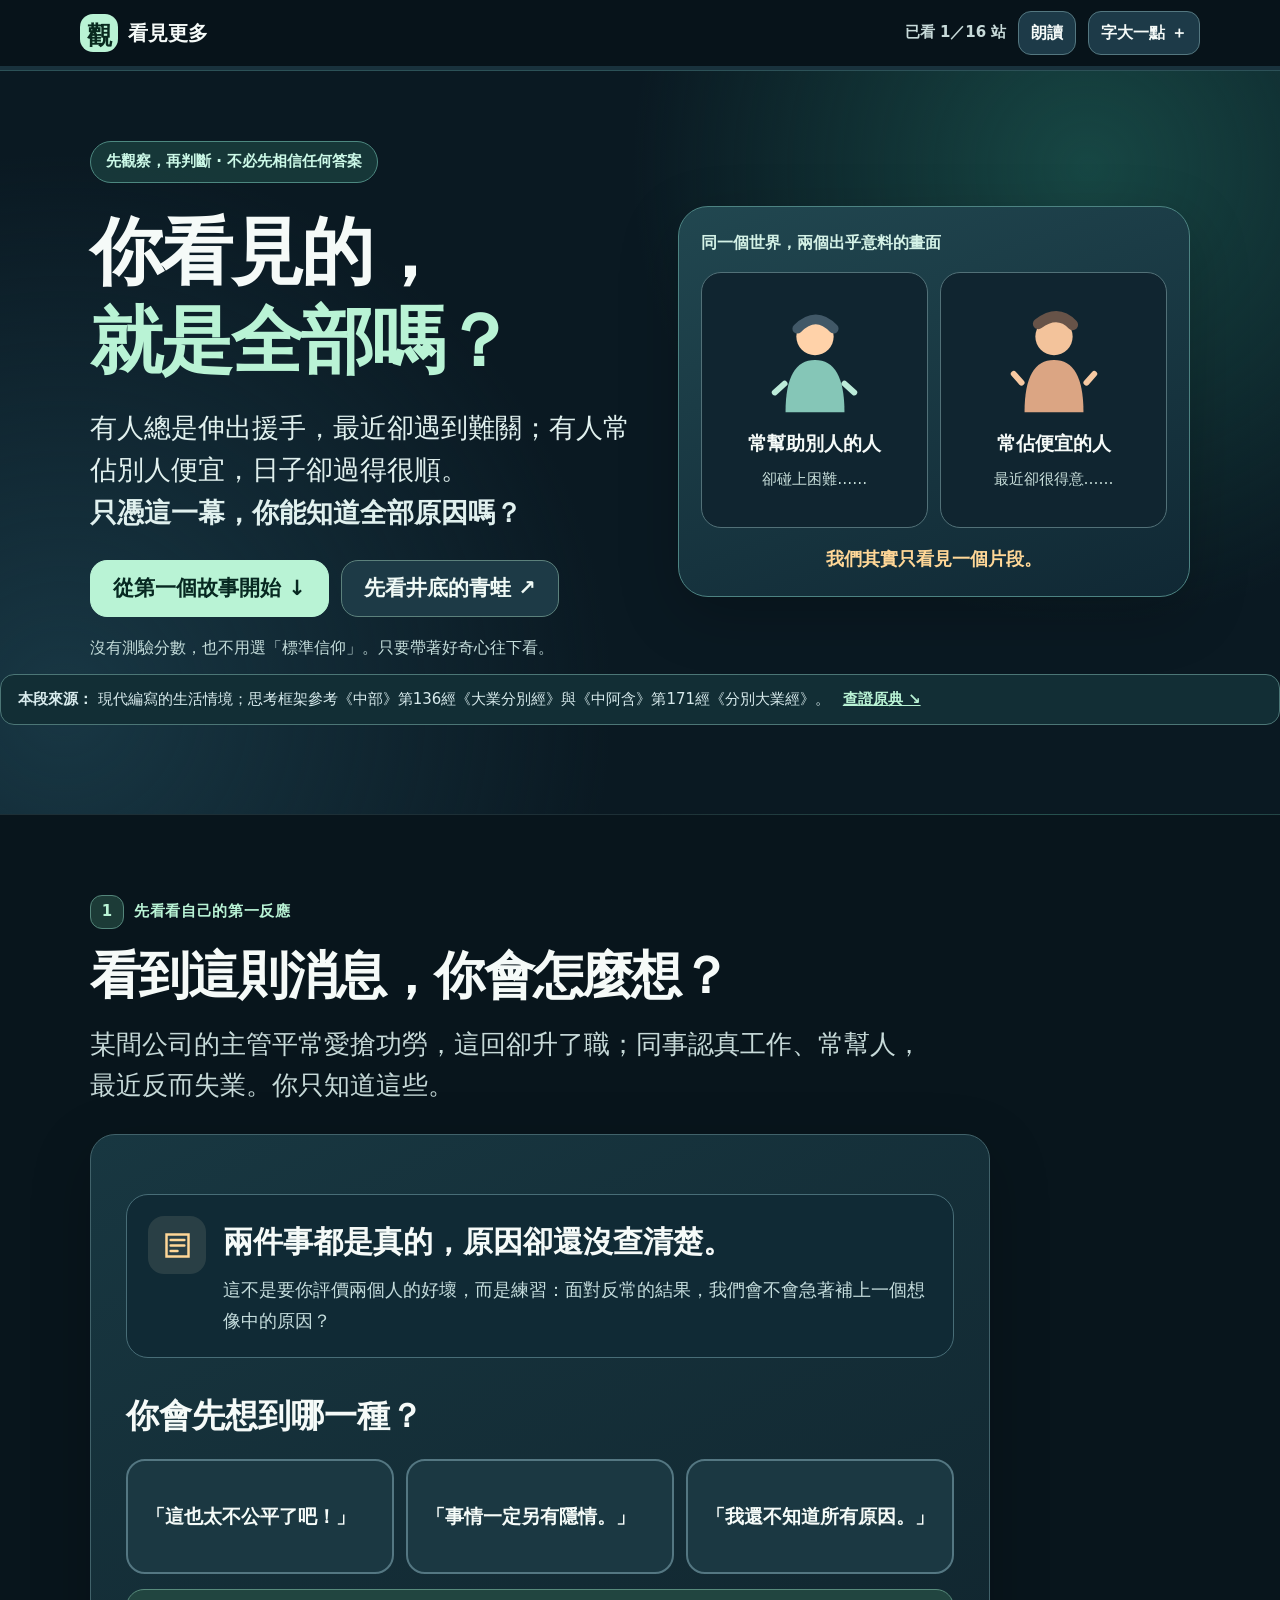
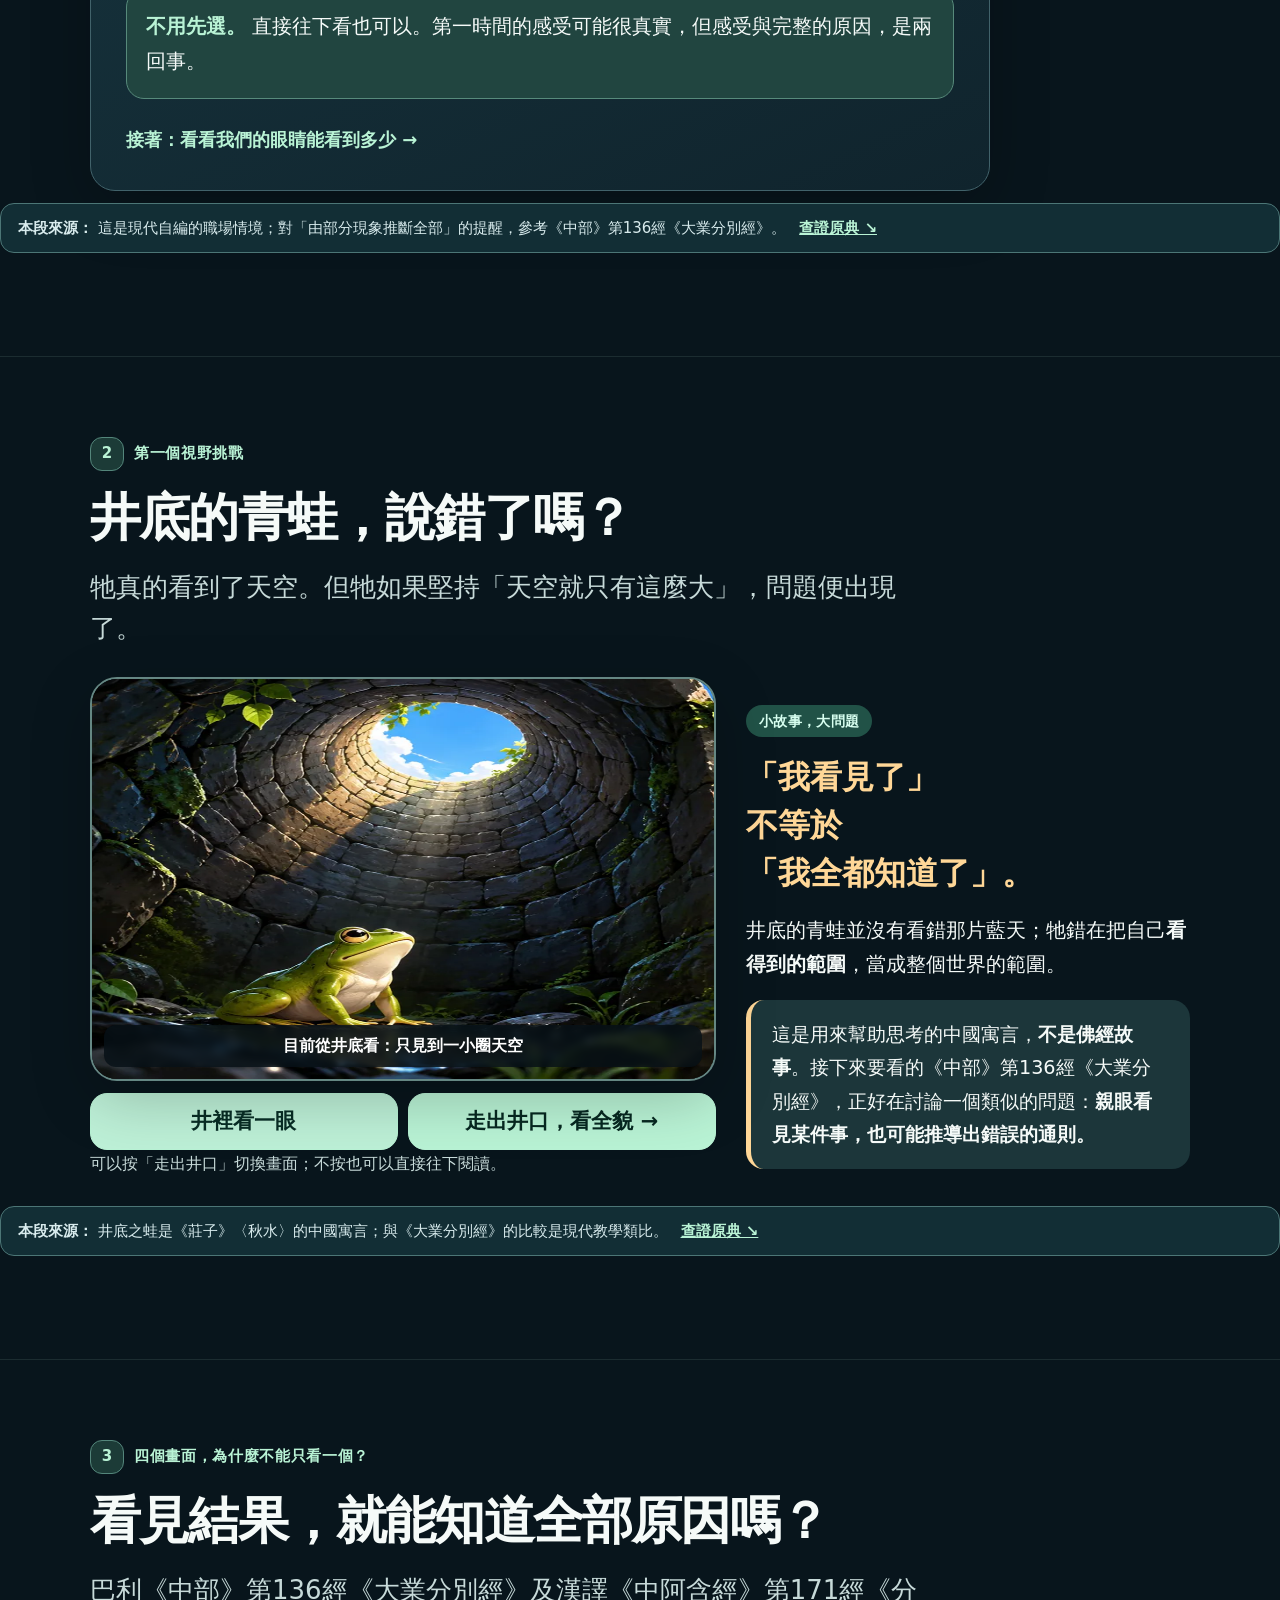
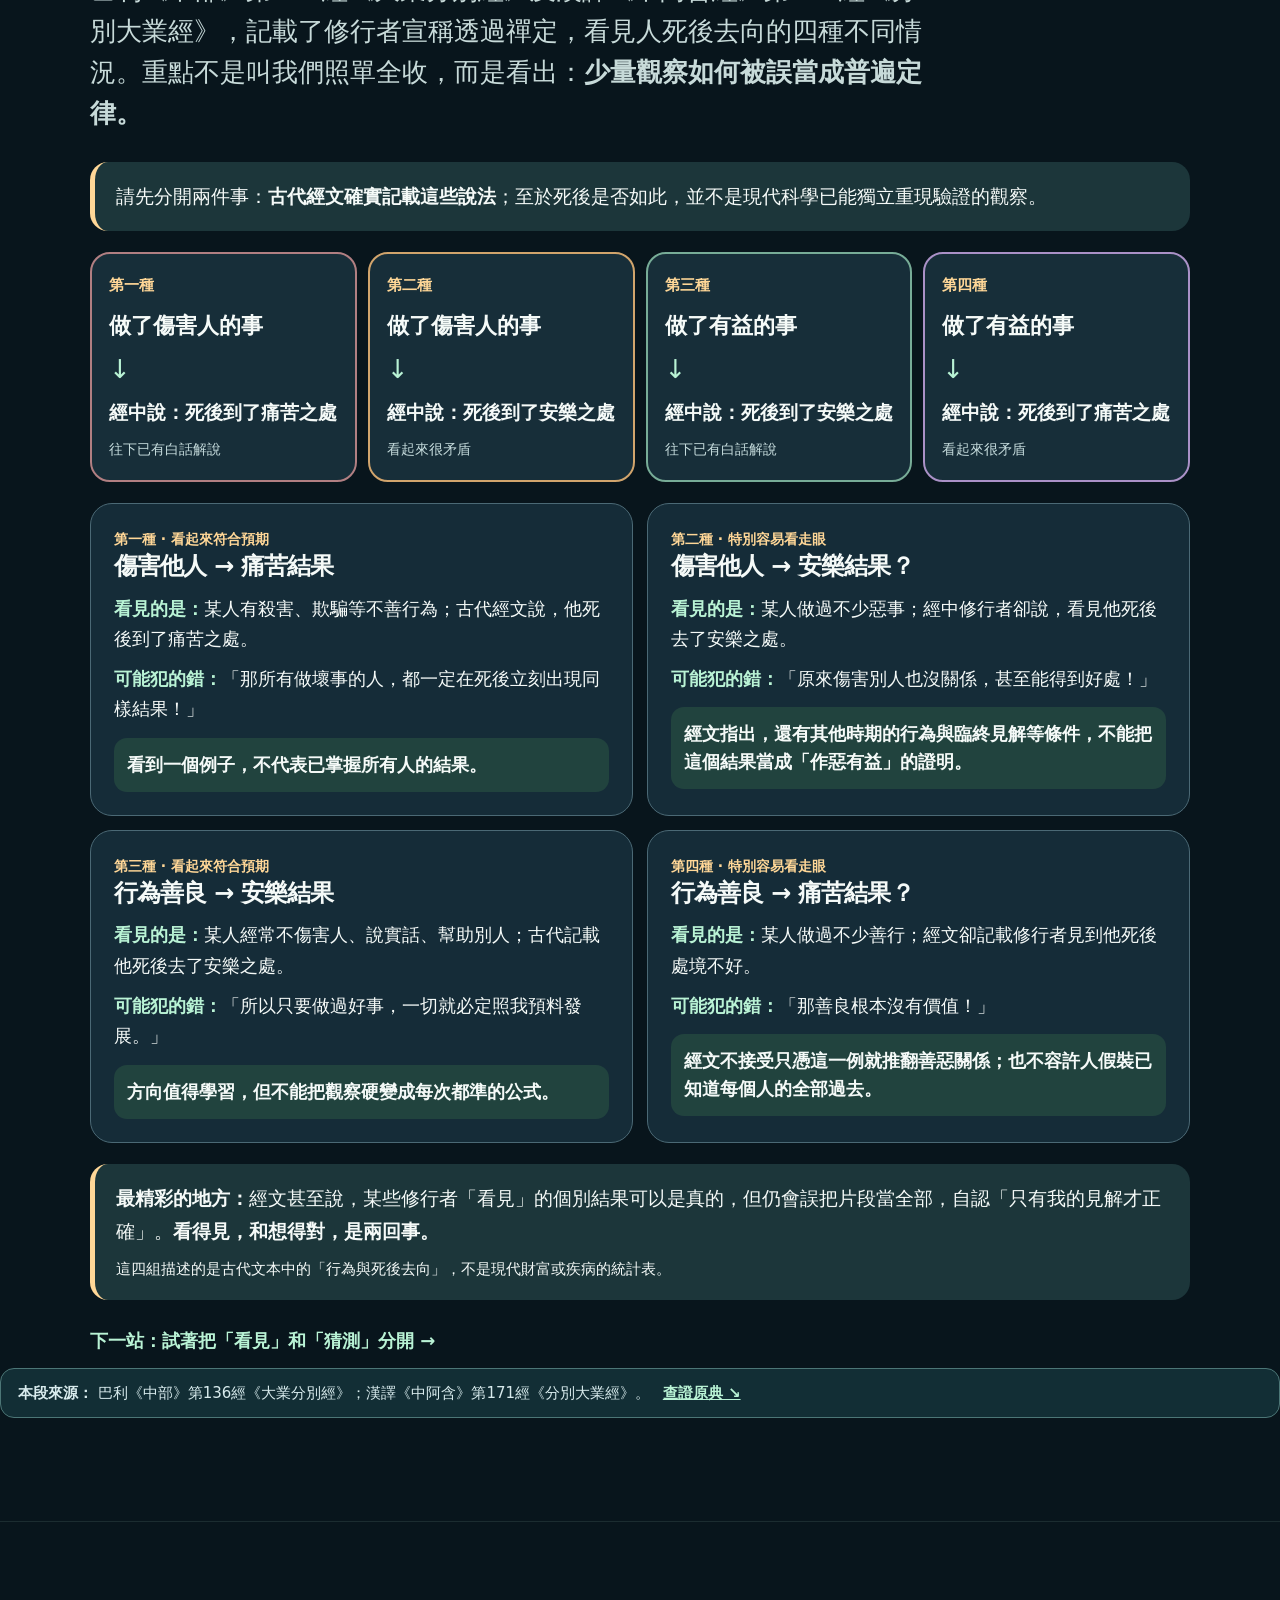
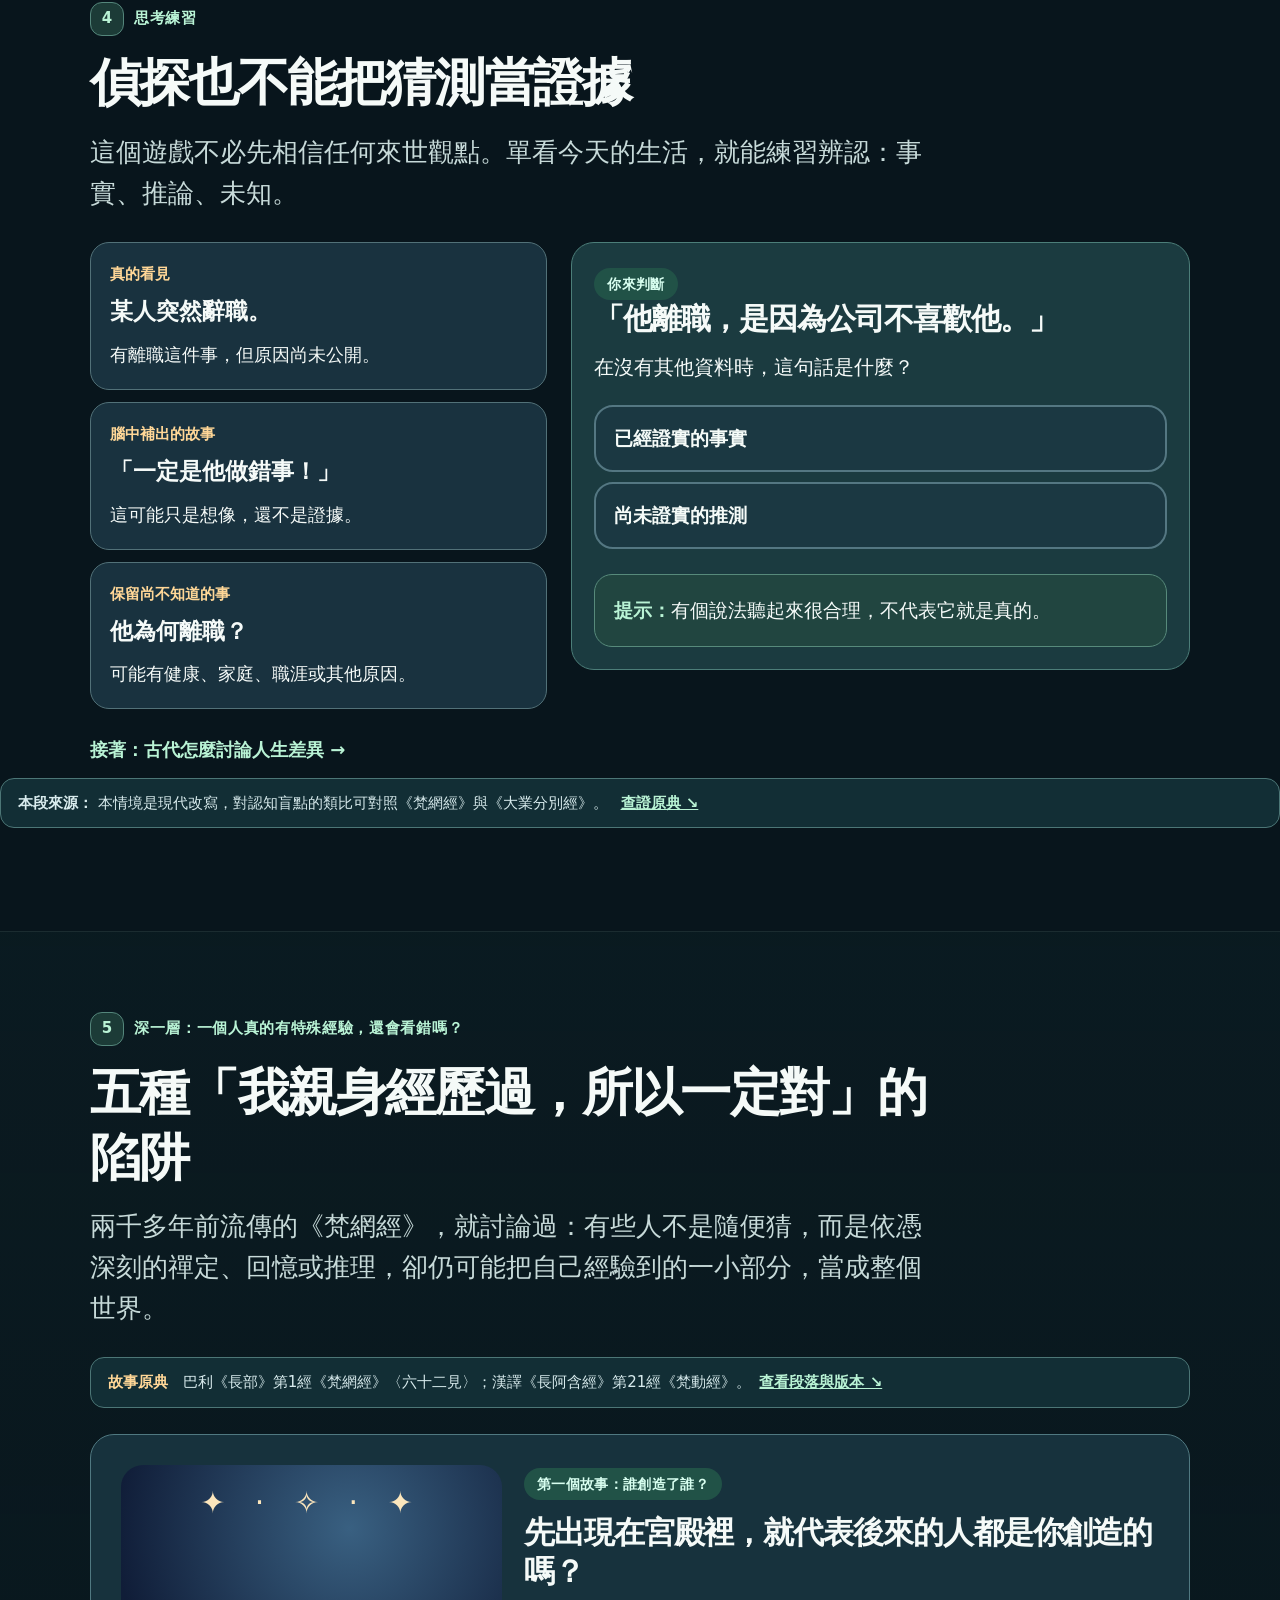
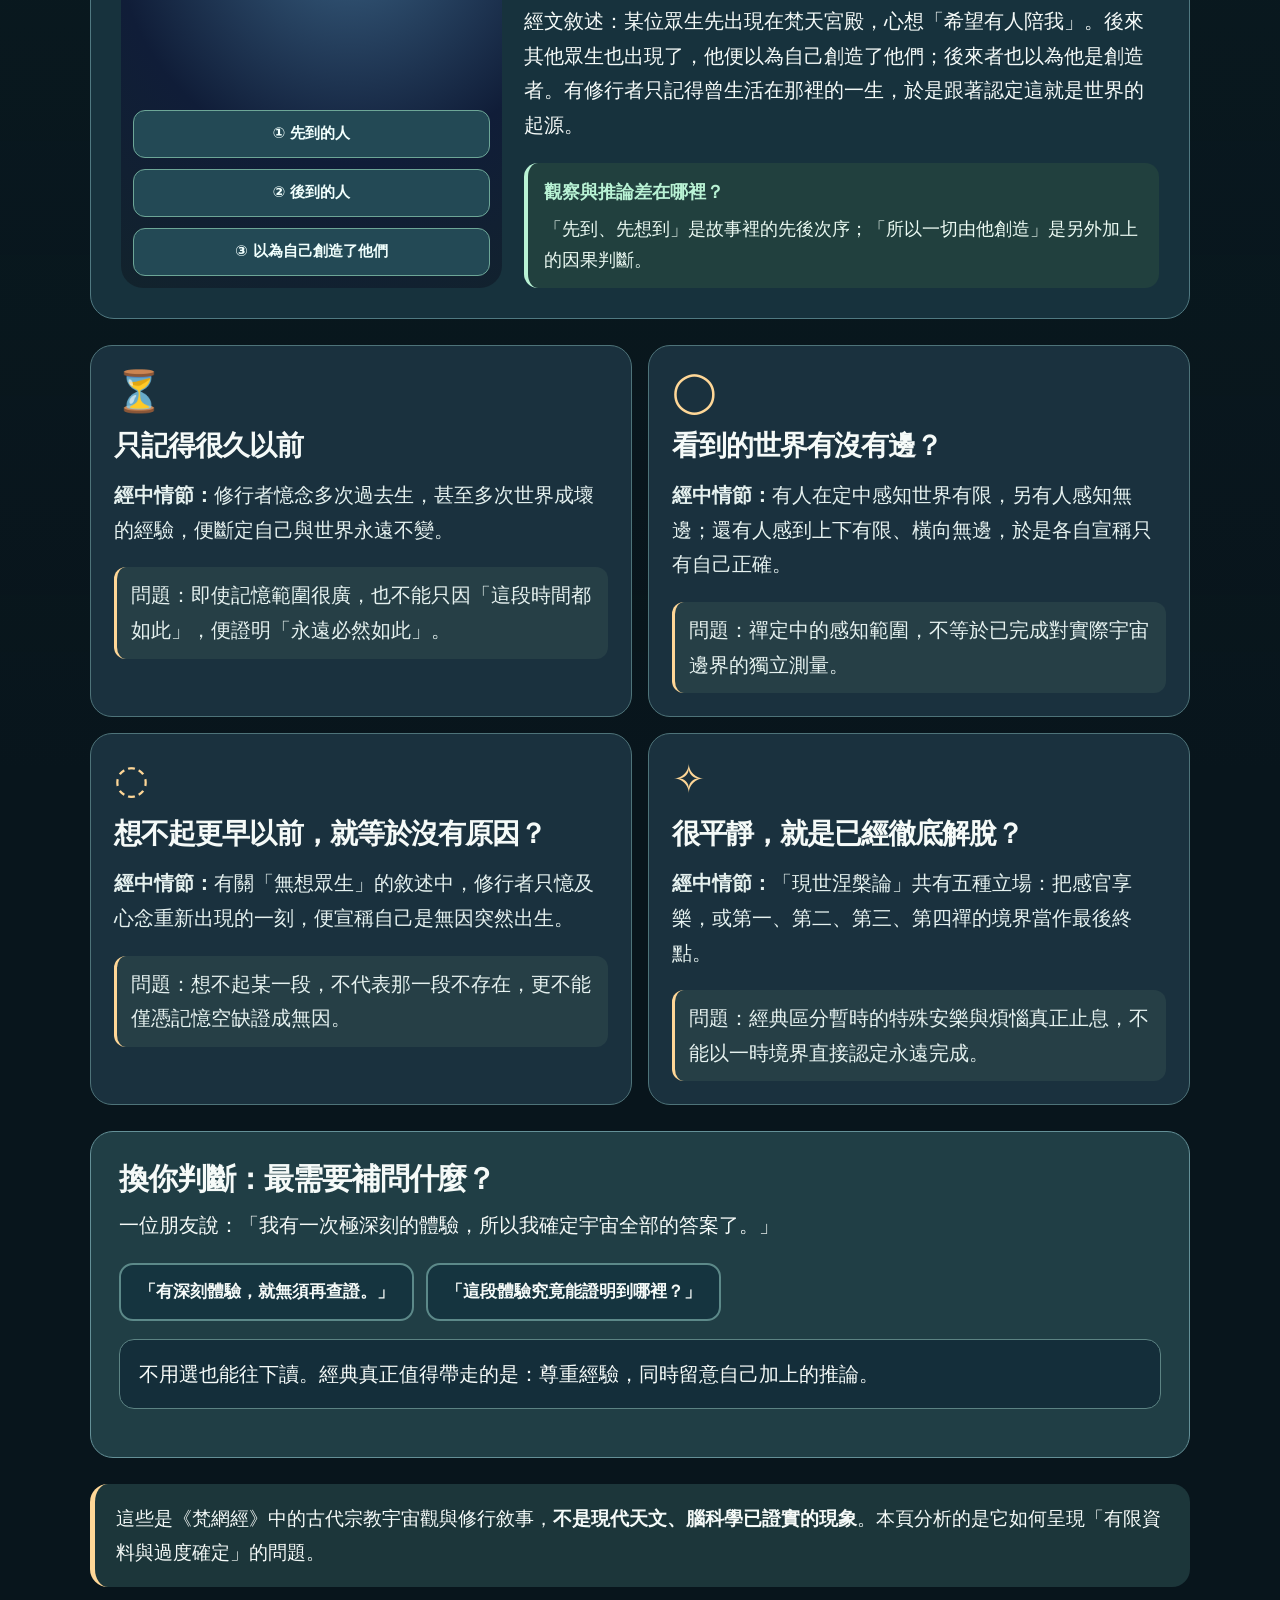
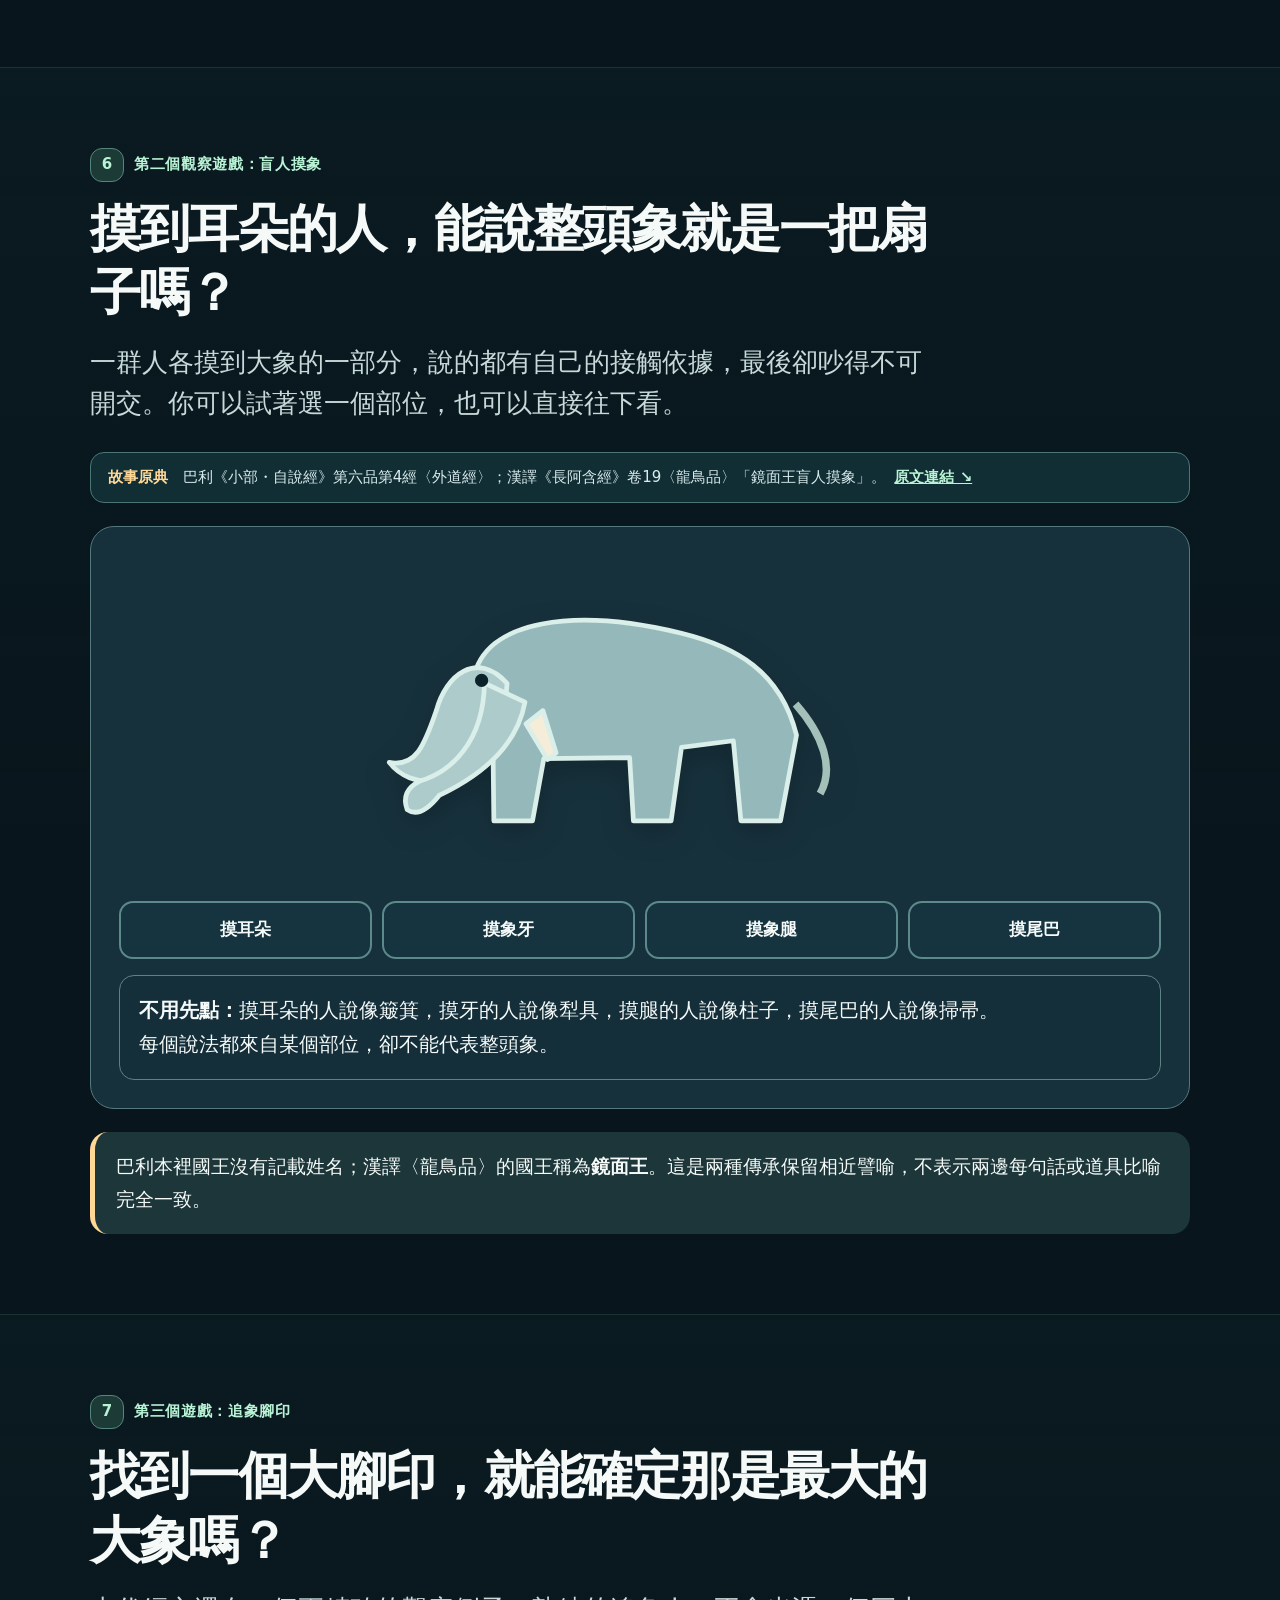
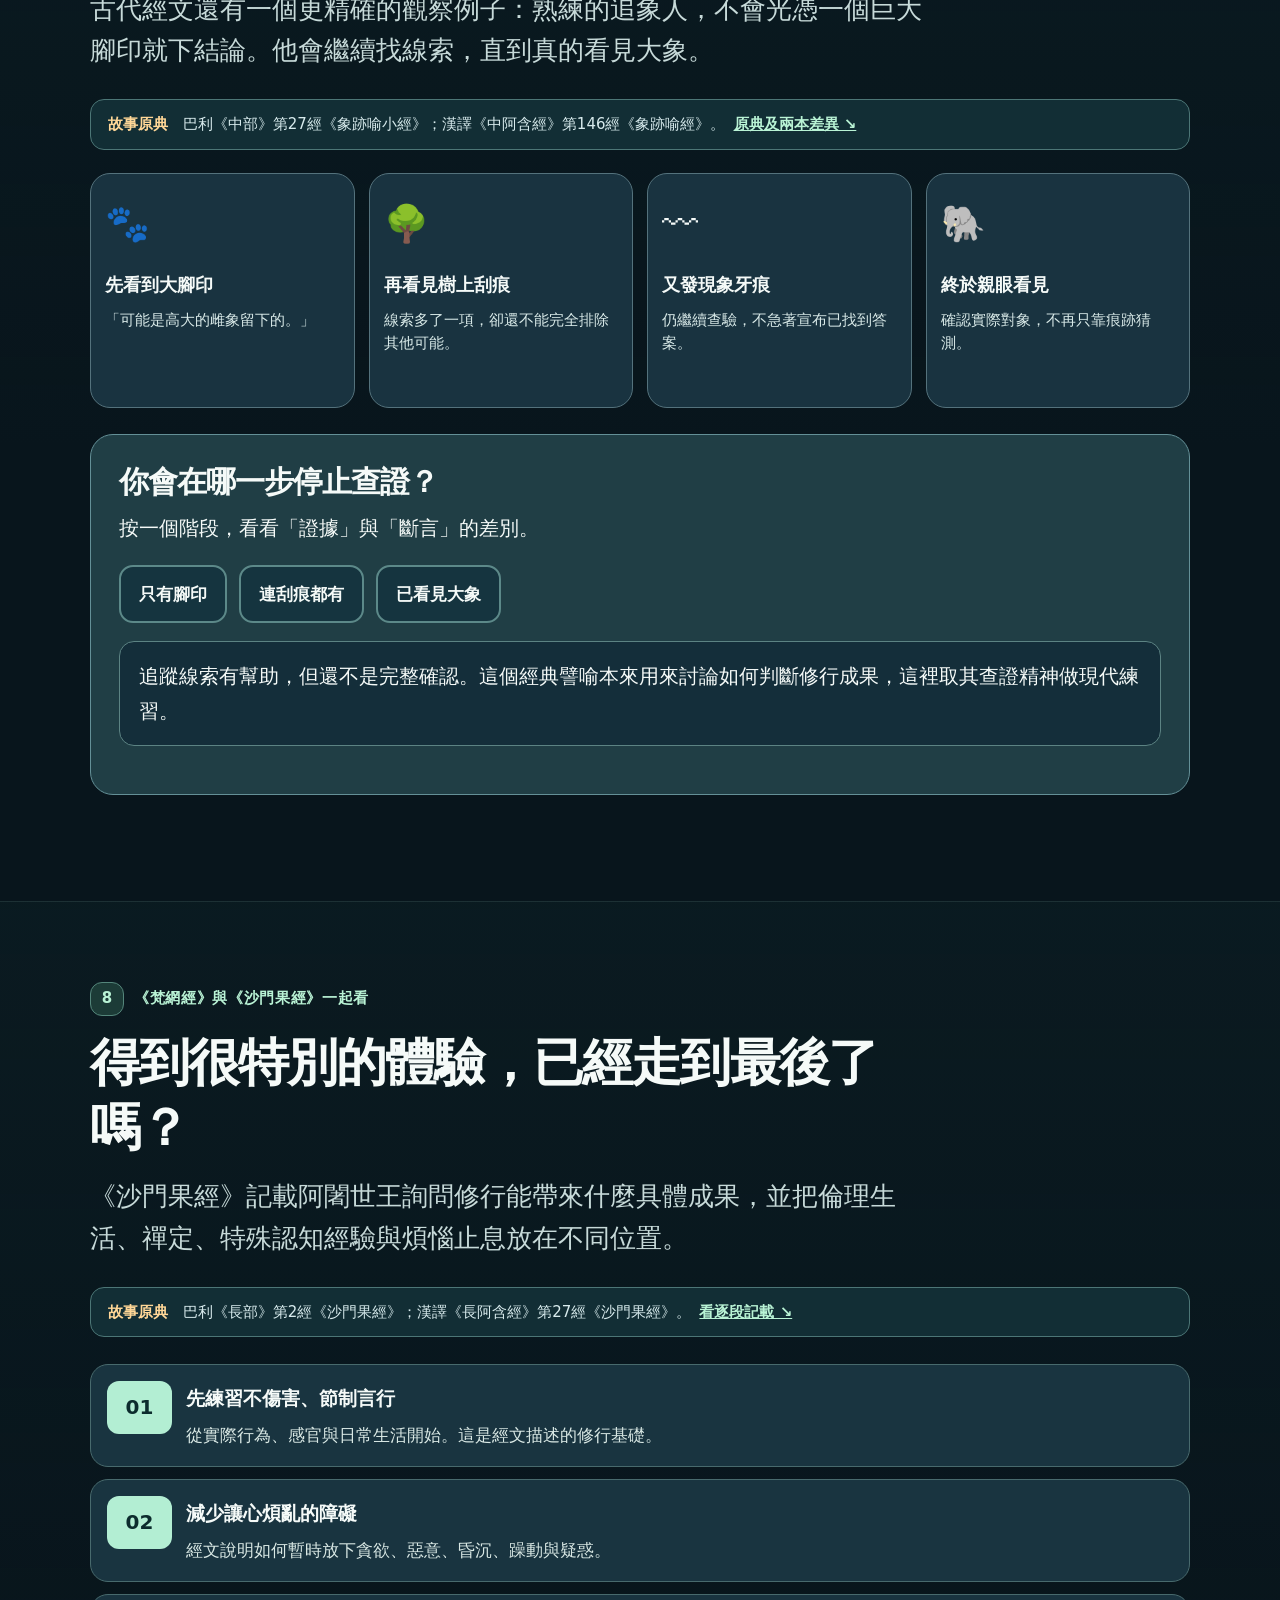
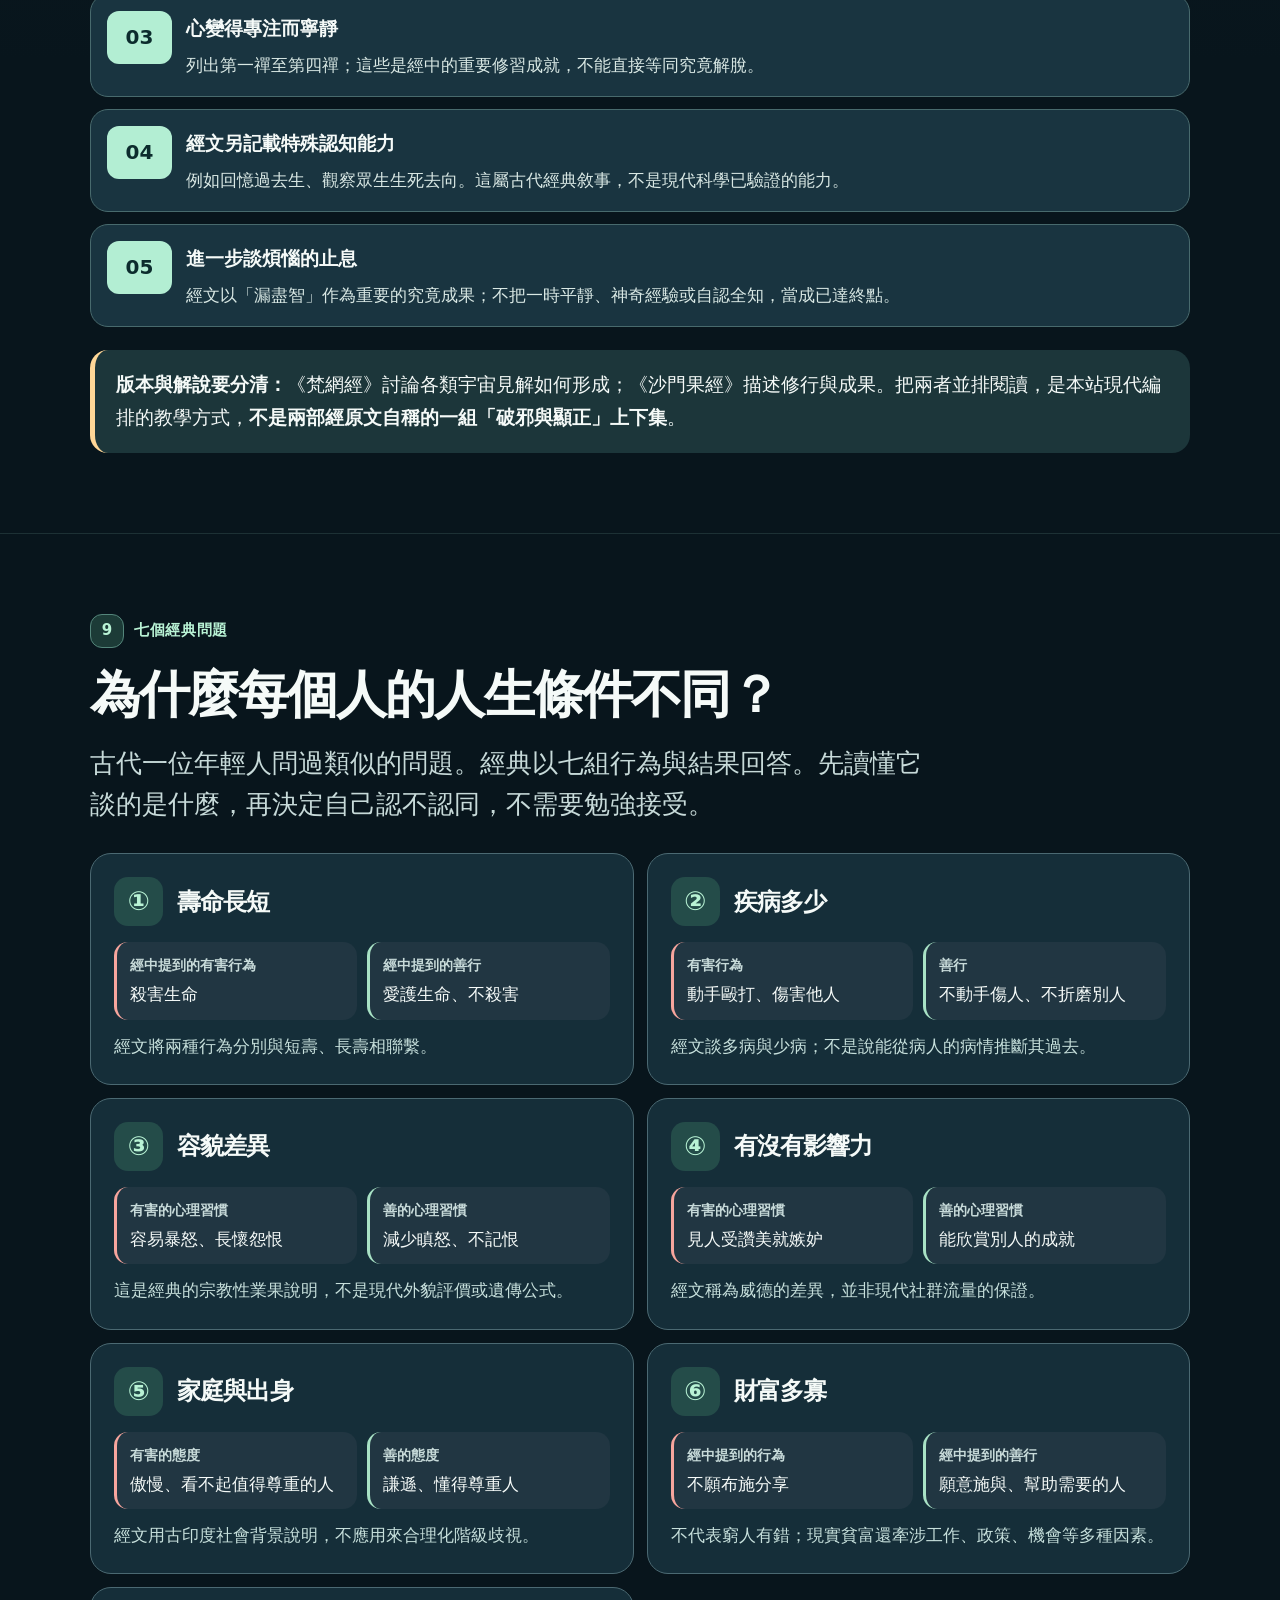
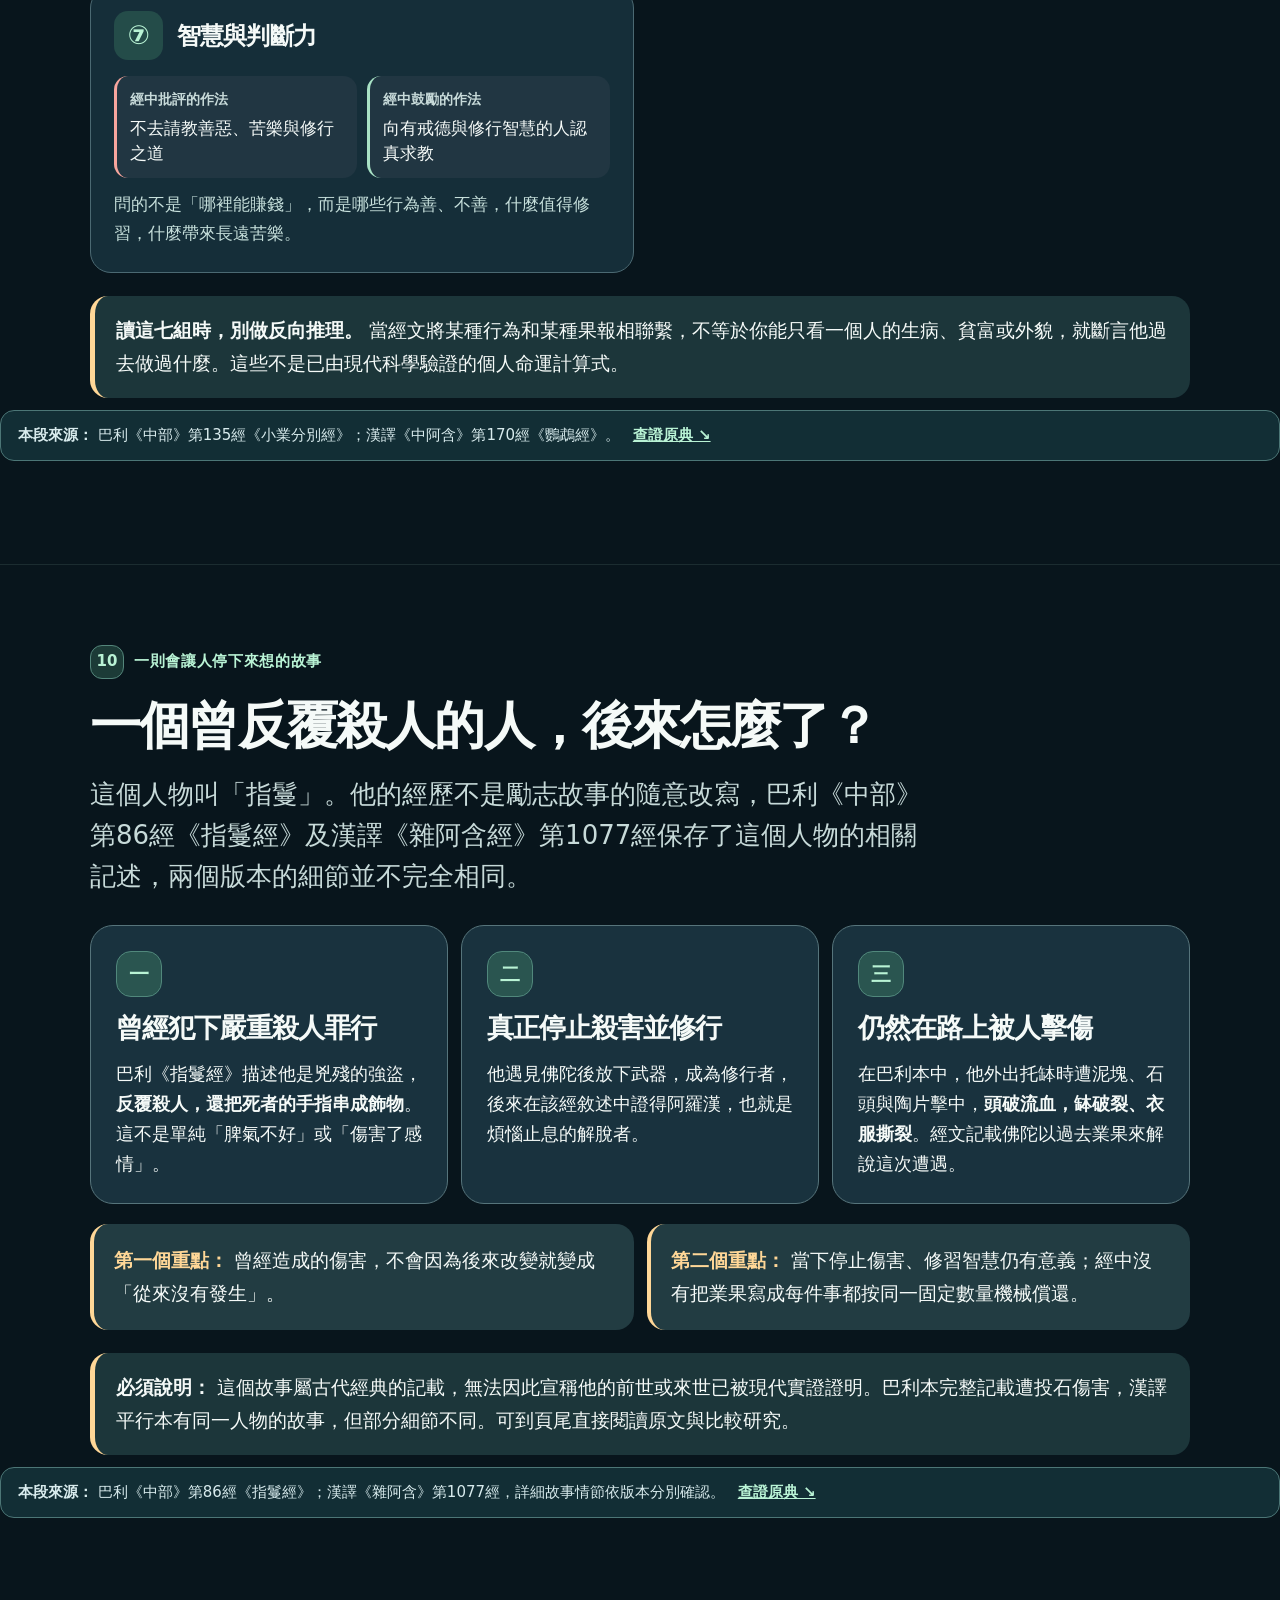
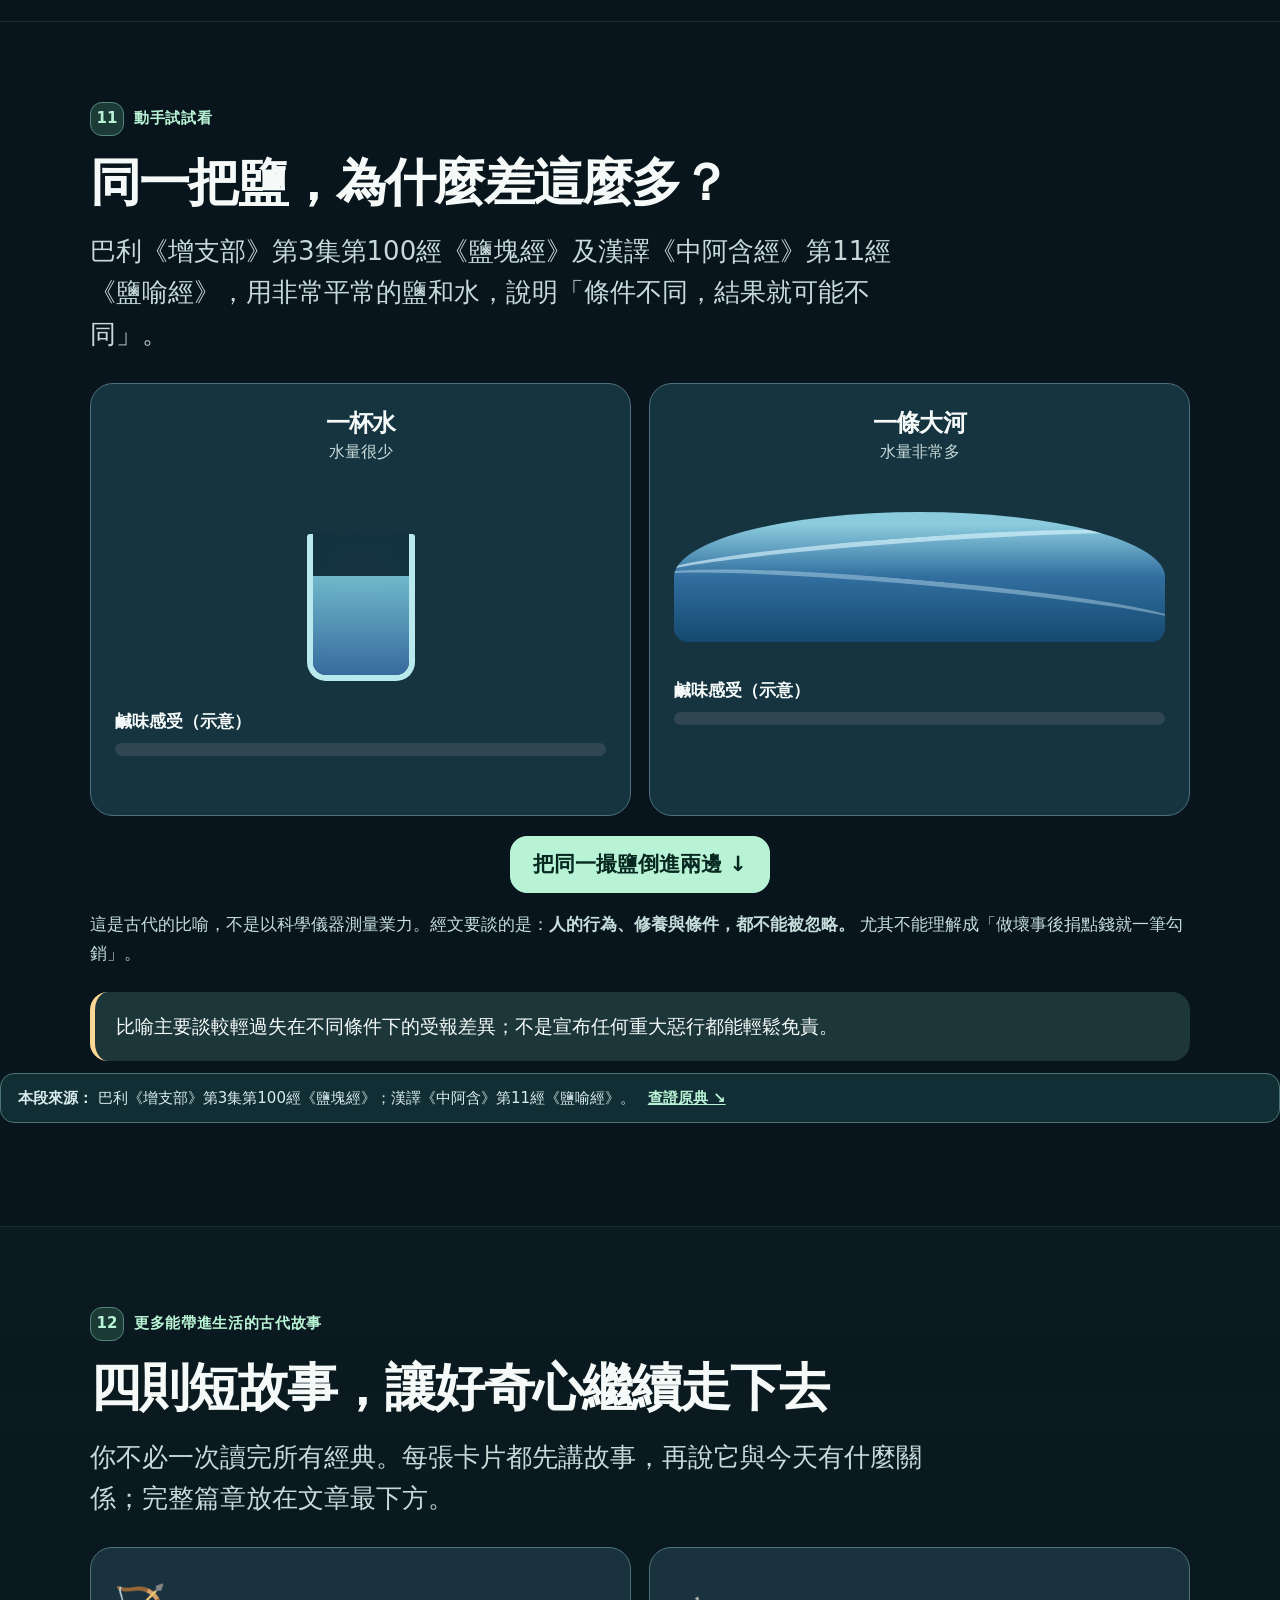
==== commit 1a7d8c81: "feat(stories): add Brahmajala fallacies, elephant parables and cited Pali/Agama interactive stories" ====
--- a/index.html
+++ b/index.html
@@ -34,17 +34,133 @@
 @media(max-width:680px){:root{--font:21px}.container{width:min(100% - 30px,1100px)}.screen{padding:56px 0}.hero{padding:51px 0 55px}.brand-name{font-size:calc(17px + var(--extra, 0px))}.progress-text{display:none}.tool-button{margin-left:auto;font-size:calc(15px + var(--extra, 0px));padding:7px 10px;min-height:42px}.hero-copy{font-size:calc(22px + var(--extra, 0px))}.hero h1{font-size:clamp(40px,10vw,58px)}.hero-actions a{width:100%}.hero-side{padding:17px}.compare-one{padding:13px 8px;min-height:215px}.compare-one b{font-size:calc(17px + var(--extra, 0px))}.compare-one small{font-size:calc(14px + var(--extra, 0px))}.compare-art{height:75px;width:75px}.choices{grid-template-columns:1fr}.pick{min-height:64px;padding:14px 16px}.well-frame{aspect-ratio:1.42}.well-controls button{min-width:0;font-size:calc(17px + var(--extra, 0px));padding:12px 7px}.well-copy h3{font-size:calc(27px + var(--extra, 0px))}.quad-card{min-height:195px;padding:15px 13px}.quad-card .in{font-size:calc(19px + var(--extra, 0px))}.quad-card .out{font-size:calc(17px + var(--extra, 0px))}.quad-card .hint{font-size:calc(13px + var(--extra, 0px))}.quad-card .arrow{font-size:calc(24px + var(--extra, 0px))}.quad-card .n{font-size:calc(14px + var(--extra, 0px))}.timeline{grid-template-columns:1fr}.seven-grid{grid-template-columns:1fr}.salt-zone{grid-template-columns:1fr 1fr;gap:10px}.vessel{padding:14px 11px}.vessel h3{font-size:calc(19px + var(--extra, 0px))}.vessel p{font-size:calc(14px + var(--extra, 0px))}.river{height:106px;margin:35px 0 35px}.water-glass{height:175px}.salt-action .btn{width:100%}.kind-steps{grid-template-columns:1fr}.kind-step{min-height:0}.check-three{grid-template-columns:1fr}.switch{min-height:80px}.virtues{grid-template-columns:1fr}.virtue{padding:18px}.time-item{padding:20px}.source summary{font-size:calc(18px + var(--extra, 0px))}.news-ico{width:44px;height:44px;flex-basis:44px}.news-ico svg{width:26px}.closing p{font-size:calc(20px + var(--extra, 0px))}}
 @media(max-width:360px){.brand-icon{width:32px;height:32px;font-size:calc(21px + var(--extra, 0px))}.brand-name{font-size:calc(15px + var(--extra, 0px))}.tool-button{font-size:calc(14px + var(--extra, 0px))}.hero-side{padding:13px}.compare-one{min-height:190px}.quad-card{padding:13px 10px}.quad-card .in{font-size:calc(17px + var(--extra, 0px))}.quad-card .out{font-size:calc(16px + var(--extra, 0px))}.well-controls button{font-size:calc(16px + var(--extra, 0px))}}
 @media(prefers-reduced-motion:reduce){*,*::before,*::after{scroll-behavior:auto!important;animation-duration:.01ms!important;transition-duration:.01ms!important}}
+
+/* EBT story exploration: information is visible before any click */
+.exploration{background:linear-gradient(180deg,rgba(19,48,51,.20),transparent 62%)}
+.origin-tag,.section-reference{margin:12px 0 23px;padding:13px 17px;border:1px solid #4c7676;border-radius:14px;background:#122e35;color:#d8ebed;font-size:calc(15px + var(--extra,0px));line-height:1.5}
+.origin-tag b{color:var(--gold);margin-right:10px}
+.origin-tag a,.section-reference a{display:inline-block;margin-left:8px;color:var(--lime);font-weight:800}
+.cosmos-panel{display:grid;grid-template-columns:minmax(220px,.9fr) 1.5fr;gap:22px;background:#17323d;border:1px solid #507981;border-radius:24px;padding:clamp(18px,3vw,30px);margin:26px 0}
+.cosmos-pict{display:flex;justify-content:space-between;flex-direction:column;min-height:300px;overflow:hidden;border-radius:22px;text-align:center;background:radial-gradient(circle at 60% 15%,#396081,#101d38 55%,#12232c)}
+.cosmos-stars{font-size:30px;color:#fce6bc;letter-spacing:10px;padding:12px}
+.cosmos-world{margin:12px;display:grid;gap:11px}
+.cosmos-world span{font-size:calc(15px + var(--extra,0px));background:#234955;border:1px solid #6da697;border-radius:12px;padding:10px 6px;font-weight:800;color:#f1fffd}
+.cosmos-panel h3{font-size:clamp(22px,2.5vw,31px);margin:13px 0}
+.mini-fact{display:grid;gap:6px;background:#21403e;border-left:4px solid var(--lime);padding:13px 16px;border-radius:14px;font-size:.90em;margin-top:12px}
+.mini-fact b{color:var(--lime)}.mini-fact span{color:#ecfaf3}
+.trap-grid{display:grid;grid-template-columns:repeat(2,minmax(0,1fr));gap:16px;margin:22px 0}
+.trap,.bonus-card{border-radius:22px;border:1px solid #4e7379;background:#1a313e;padding:23px}
+.trap h3,.bonus-card h3{margin:9px 0 15px;font-size:clamp(22px,2.3vw,28px)}
+.trap p,.bonus-card p{color:#e5f1ef}
+.trap-icon{font-size:40px;line-height:1.1;color:var(--gold);height:50px}
+.trap-caution{background:#263f46;padding:11px 14px;border-left:3px solid var(--gold);border-radius:12px;margin-bottom:0}
+.micro-game{margin:26px 0;background:#203e45;border-radius:23px;padding:clamp(18px,3vw,28px);border:1px solid #649097}
+.micro-game h3{margin:0 0 10px}
+.choice-row{display:flex;flex-wrap:wrap;gap:12px;margin:18px 0}
+.choice-row button,.elephant-slices button{min-height:58px;border-radius:14px;padding:12px 18px;background:#15343f;color:var(--ink);border:2px solid #5c8989;font-size:calc(17px + var(--extra,0px));font-weight:790}
+.choice-row button:hover,.elephant-slices button:hover{border-color:#baf3d5}
+.choice-row button[aria-pressed="true"],.elephant-slices button[aria-pressed="true"]{background:#a9eac9;color:#092b2d;border-color:#cfffea}
+.choice-feedback,.elephant-feedback{padding:17px 19px;border-radius:15px;background:#142e3a;border:1px solid #5c8383;min-height:68px}
+.elephant-panel{background:#17313c;border:1px solid #54787b;border-radius:24px;padding:clamp(16px,2.5vw,28px)}
+.elephant-svg{width:100%;height:auto;max-height:330px;display:block;margin:auto;filter:drop-shadow(0 10px 14px rgba(0,0,0,.18))}
+.elephant-slices{display:flex;flex-wrap:wrap;gap:10px;margin:16px 0}
+.elephant-slices button{flex:1;min-width:130px}
+.footstep-grid{display:grid;grid-template-columns:repeat(4,minmax(0,1fr));gap:14px;margin:23px 0}
+.footstep{border:1px solid #54727c;background:#193340;border-radius:20px;padding:19px 14px;min-height:235px}
+.footstep>div{font-size:36px}.footstep b{display:block;margin:14px 0 9px;font-size:calc(18px + var(--extra,0px))}
+.footstep p{font-size:calc(15px + var(--extra,0px));color:#d9eae8;line-height:1.53}
+.pathline{display:grid;gap:12px;margin-top:27px}.path-item{display:grid;grid-template-columns:65px minmax(0,1fr);align-items:start;gap:14px;border:1px solid #486a6d;background:#193440;border-radius:18px;padding:16px}
+.path-item>span{background:#b3eed3;color:#0c2c2d;font-weight:900;border-radius:12px;padding:9px;text-align:center}
+.path-item b{font-size:calc(19px + var(--extra,0px))}
+.path-item p{margin:5px 0 0;color:#d9e8e4;font-size:calc(17px + var(--extra,0px))}
+.bonus-grid{display:grid;grid-template-columns:repeat(2,minmax(0,1fr));gap:18px;margin-top:24px}
+.bonus-icon{font-size:42px}.bonus-source{font-size:calc(15px + var(--extra,0px));padding-top:12px;border-top:1px solid #66858a}
+@media(max-width:760px){.trap-grid,.bonus-grid,.cosmos-panel{grid-template-columns:1fr}.footstep-grid{grid-template-columns:repeat(2,minmax(0,1fr))}.cosmos-pict{min-height:230px}.cosmos-world{grid-template-columns:1fr 1fr}.cosmos-world span:last-child{grid-column:1/-1}}
+@media(max-width:390px){.footstep-grid{grid-template-columns:1fr}.footstep{min-height:0}.choice-row button{width:100%}.elephant-slices button{min-width:calc(50% - 8px)}}
 </style>
 <style>@media(max-width:420px){.site-header .tool-button{font-size:16px!important;padding:7px 8px}.site-header .brand-name{font-size:17px!important}.header-content{gap:8px}}</style></head>
 <body>
 <header class="site-header"><div class="header-content"><a class="brand" href="#top"><span class="brand-icon" aria-hidden="true">觀</span><span class="brand-name">看見更多</span></a><span class="progress-text" id="readCount">一場觀察遊戲</span><button class="tool-button" id="listenBtn" type="button" hidden aria-label="朗讀正在閱讀的內容">朗讀</button><button class="tool-button" id="fontBtn" type="button">字大一點 ＋</button></div><div class="progress" aria-hidden="true"><div id="scrollProgress"></div></div></header>
 <main>
-<section class="hero screen" id="top" data-chapter><div class="container hero-grid"><div><div class="hero-tag">先觀察，再判斷 · 不必先相信任何答案</div><h1>你看見的，<br><span>就是全部嗎？</span></h1><p class="hero-copy">有人總是伸出援手，最近卻遇到難關；有人常佔別人便宜，日子卻過得很順。<br><strong>只憑這一幕，你能知道全部原因嗎？</strong></p><div class="hero-actions"><a href="#first" class="btn">從第一個故事開始 ↓</a><a href="#well" class="btn-alt">先看井底的青蛙 ↗</a></div><p class="fineprint">沒有測驗分數，也不用選「標準信仰」。只要帶著好奇心往下看。</p></div><div class="hero-side"><p>同一個世界，兩個出乎意料的畫面</p><div class="compare"><div class="compare-one"><div class="compare-art" aria-hidden="true"><svg viewBox="0 0 100 110" fill="none"><circle cx="50" cy="26" r="19" fill="#ffd2a9"/><path d="M32 18q19-19 37 0" stroke="#415867" stroke-width="10" stroke-linecap="round"/><path d="M20 103q0-53 30-53t30 53" fill="#85c6b7"/><path d="M19 74L9 83m71-9 10 9" stroke="#bcebd9" stroke-width="6" stroke-linecap="round"/></svg></div><b>常幫助別人的人</b><small>卻碰上困難……</small></div><div class="compare-one"><div class="compare-art" aria-hidden="true"><svg viewBox="0 0 100 110" fill="none"><circle cx="50" cy="26" r="19" fill="#f3c39b"/><path d="M34 13q20-15 35 1" stroke="#675348" stroke-width="11" stroke-linecap="round"/><path d="M20 103q0-53 30-53t30 53" fill="#dba583"/><path d="M17 73L9 64m74 9 8-9" stroke="#f7c9a2" stroke-width="6" stroke-linecap="round"/></svg></div><b>常佔便宜的人</b><small>最近卻很得意……</small></div></div><div class="compare-tag">我們其實只看見一個片段。</div></div></div></section>
-<section class="screen" id="first" data-chapter><div class="container"><div class="screen-heading"><div class="eyebrow"><span class="ordinal">1</span> 先看看自己的第一反應</div><h2>看到這則消息，你會怎麼想？</h2><p class="lead">某間公司的主管平常愛搶功勞，這回卻升了職；同事認真工作、常幫人，最近反而失業。你只知道這些。</p></div><div class="panel story-intro"><div class="news"><div class="news-ico" aria-hidden="true"><svg viewBox="0 0 24 24" fill="none" stroke="currentColor" stroke-width="1.8" stroke-linecap="round"><path d="M4 4h16v16H4zM7 8h10M7 12h10M7 16h5"/></svg></div><div><strong>兩件事都是真的，原因卻還沒查清楚。</strong><p>這不是要你評價兩個人的好壞，而是練習：面對反常的結果，我們會不會急著補上一個想像中的原因？</p></div></div><div class="question">你會先想到哪一種？</div><div class="choices" id="openingChoices"><button type="button" class="pick" data-choice="unfair" aria-pressed="false">「這也太不公平了吧！」</button><button type="button" class="pick" data-choice="certainty" aria-pressed="false">「事情一定另有隱情。」</button><button type="button" class="pick" data-choice="unknown" aria-pressed="false">「我還不知道所有原因。」</button></div><div id="openingFeedback" class="feedback" aria-live="polite"><strong>不用先選。</strong> 直接往下看也可以。第一時間的感受可能很真實，但感受與完整的原因，是兩回事。</div><a class="connect" href="#well">接著：看看我們的眼睛能看到多少 →</a></div></div></section>
-<section class="screen" id="well" data-chapter><div class="container"><div class="screen-heading"><div class="eyebrow"><span class="ordinal">2</span> 第一個視野挑戰</div><h2>井底的青蛙，說錯了嗎？</h2><p class="lead">牠真的看到了天空。但牠如果堅持「天空就只有這麼大」，問題便出現了。</p></div><div class="well-grid"><div><div class="well-frame" id="wellFrame"><img class="well-complete" alt="清楚的井底之蛙插畫：青蛙在長滿青苔的石井底，只能從圓形井口望見一小圈天空，井外則有山巒、河流、樹木與遼闊天空" src="[data-uri]"><img class="well-inside" alt="" aria-hidden="true" src="[data-uri]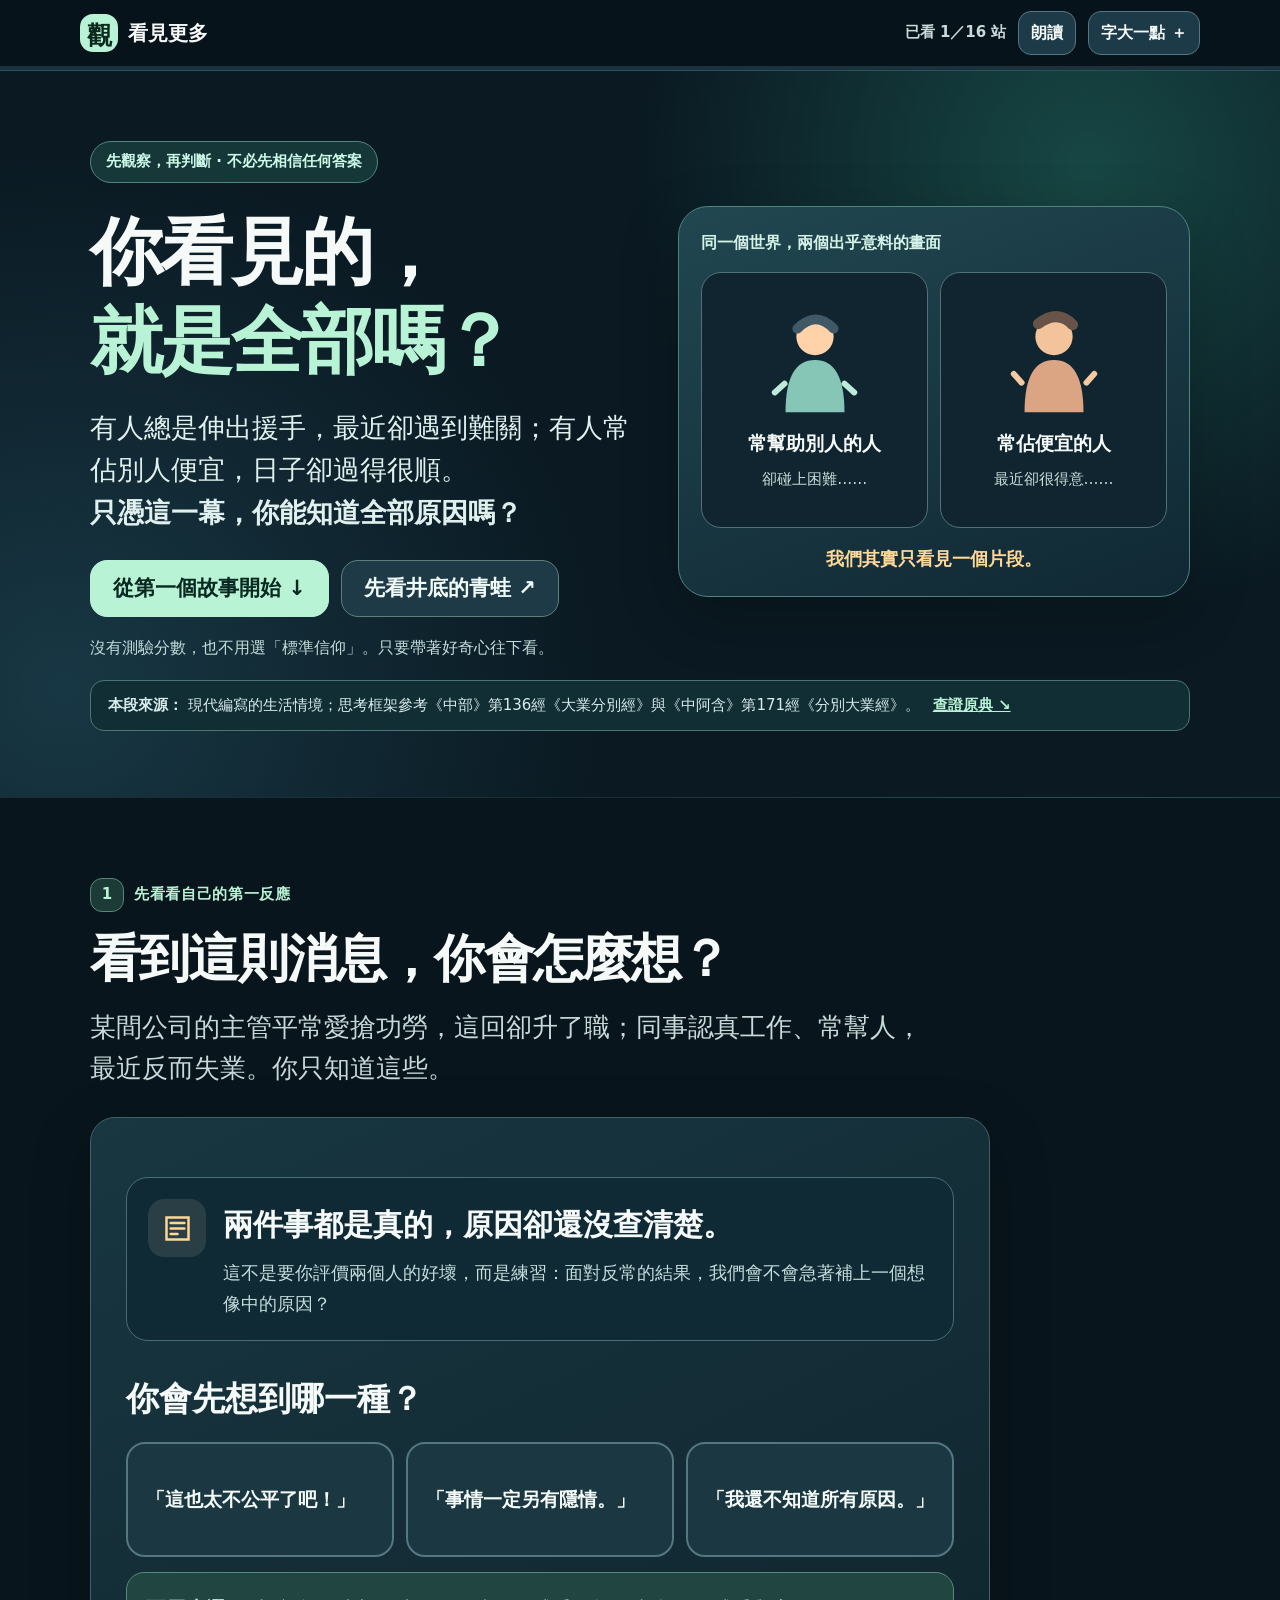
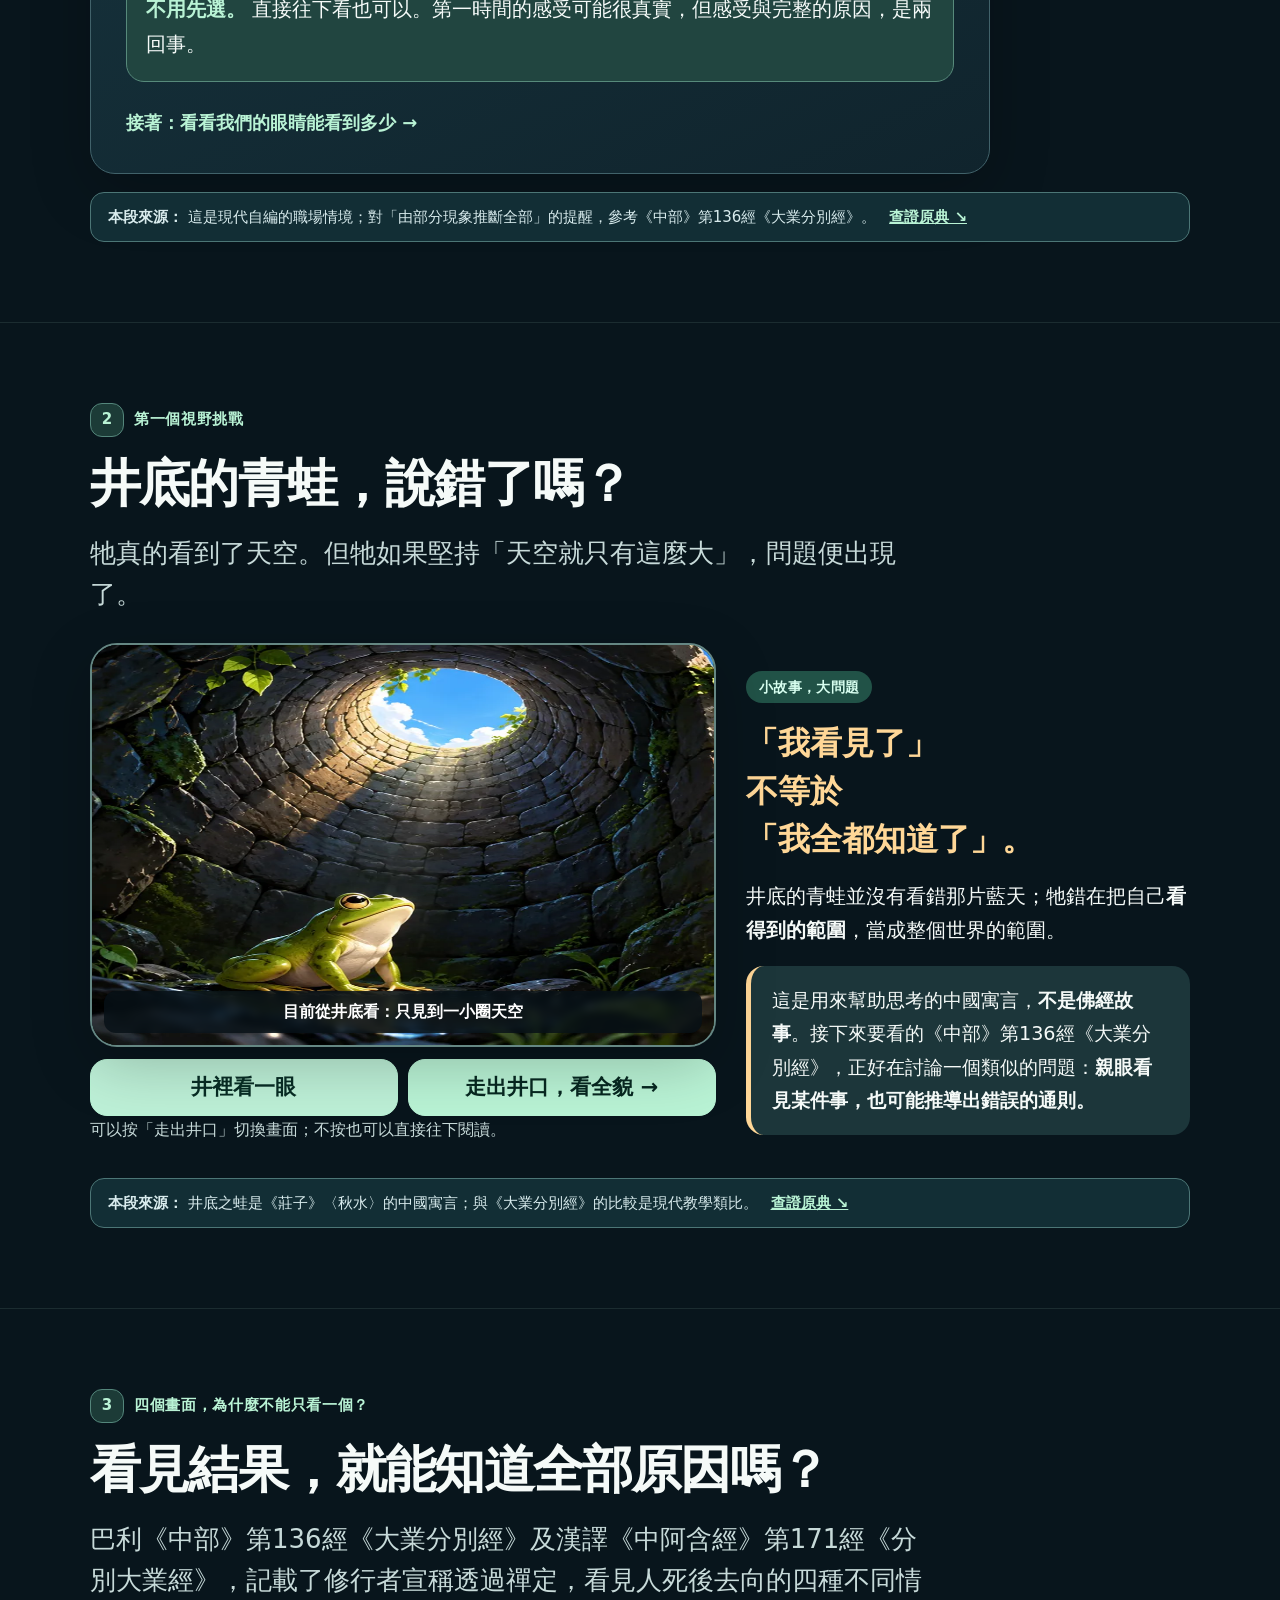
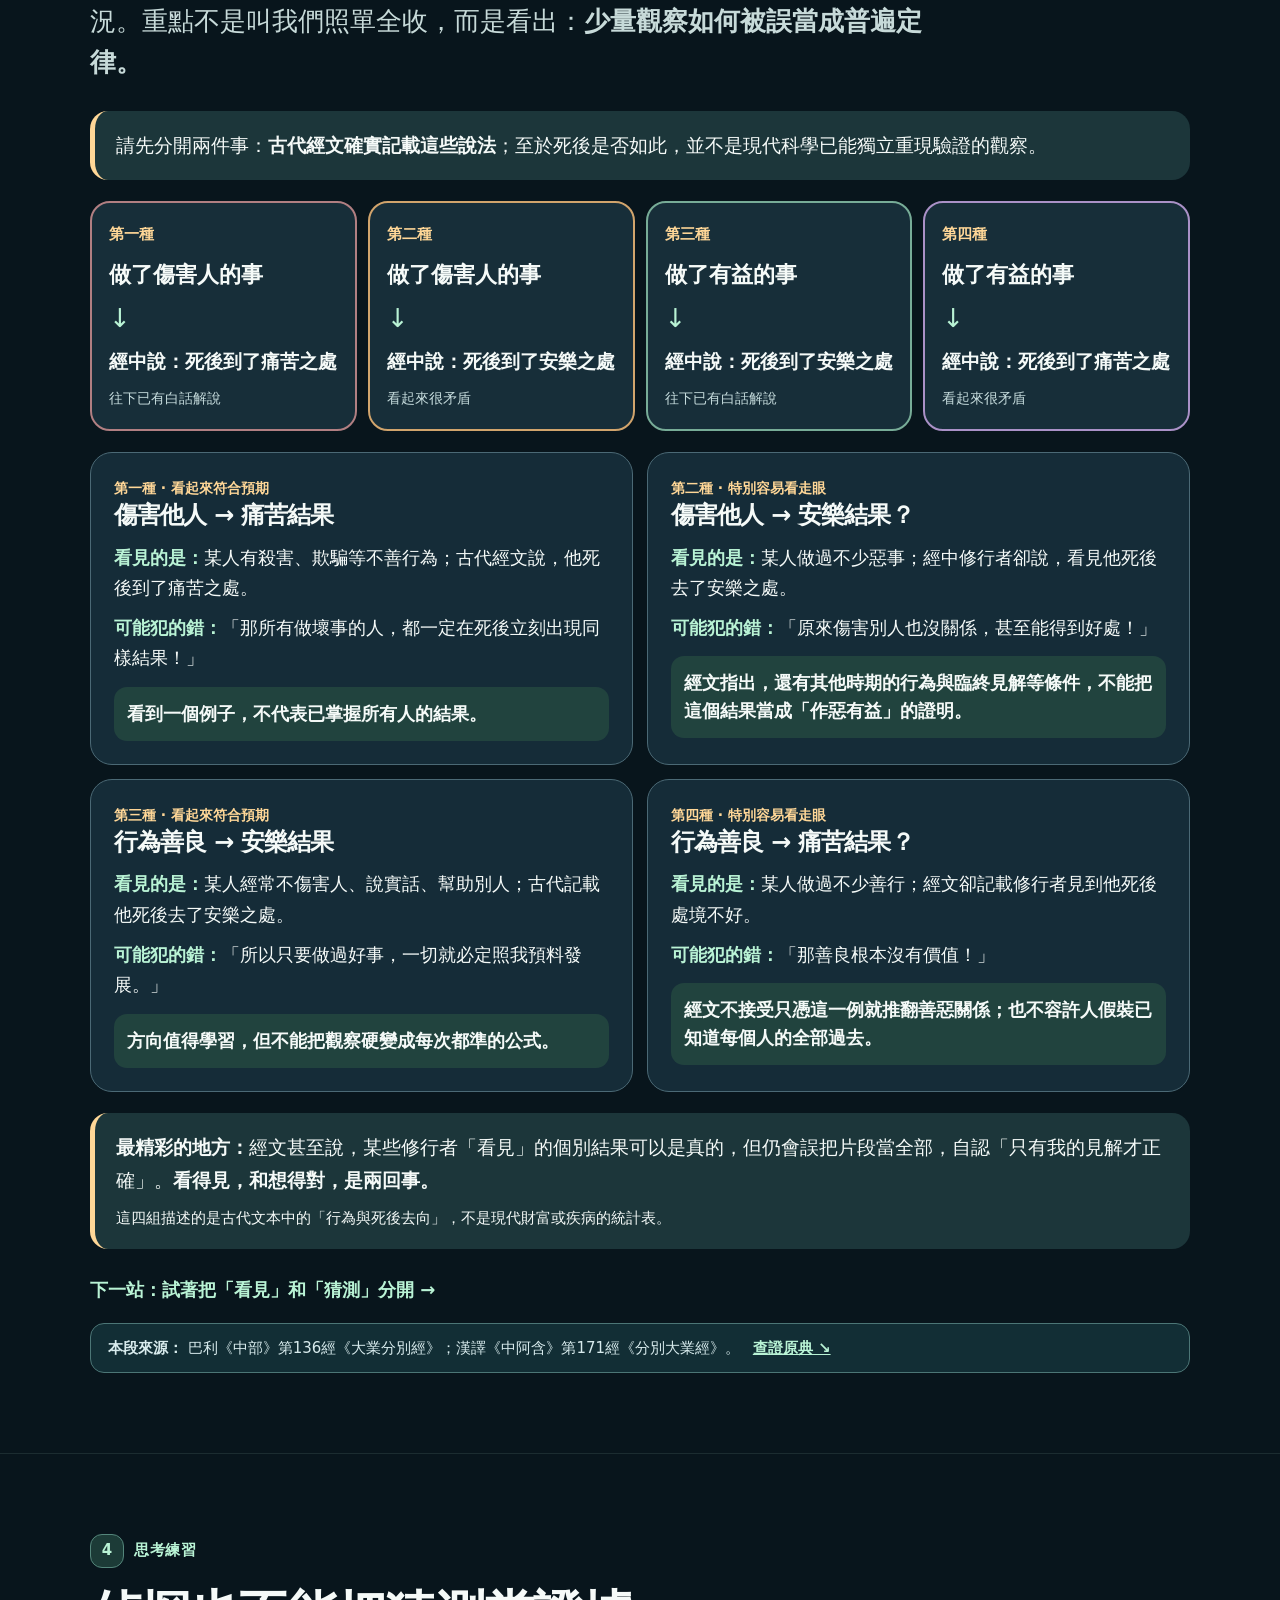
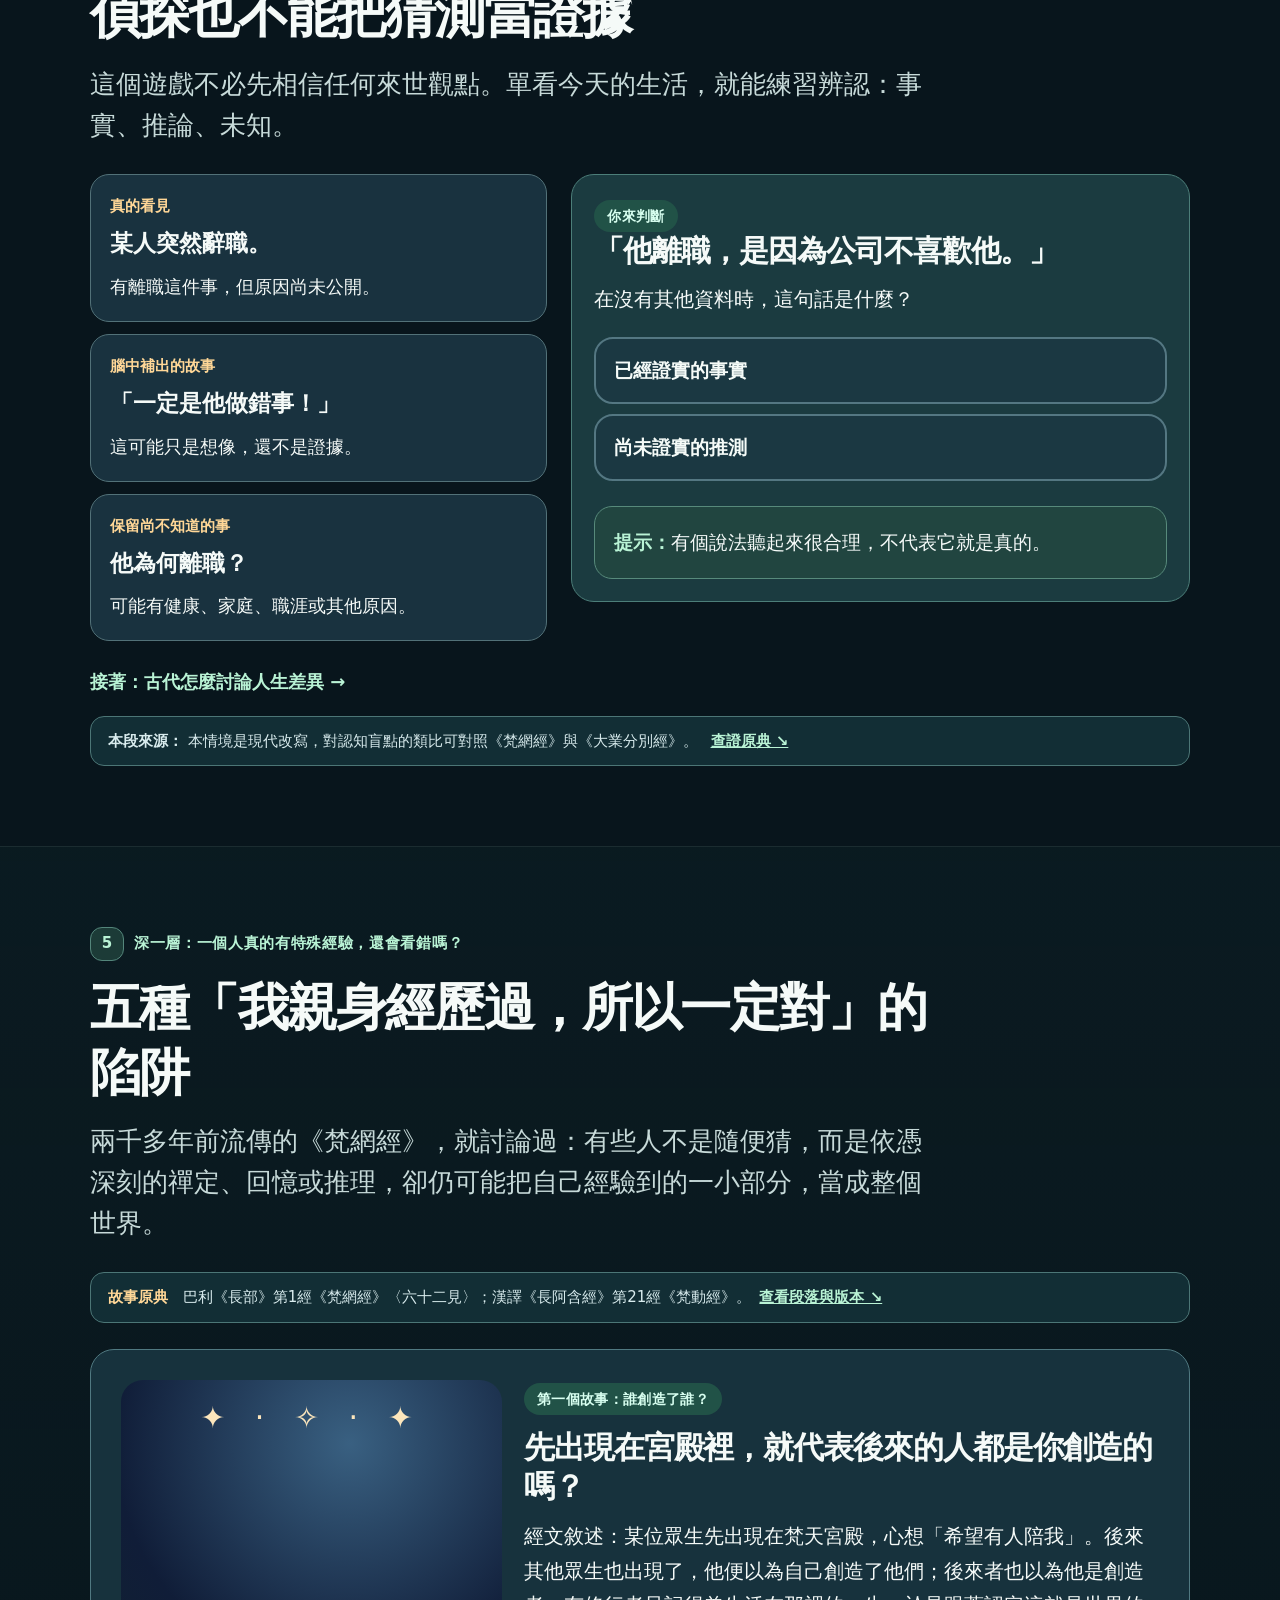
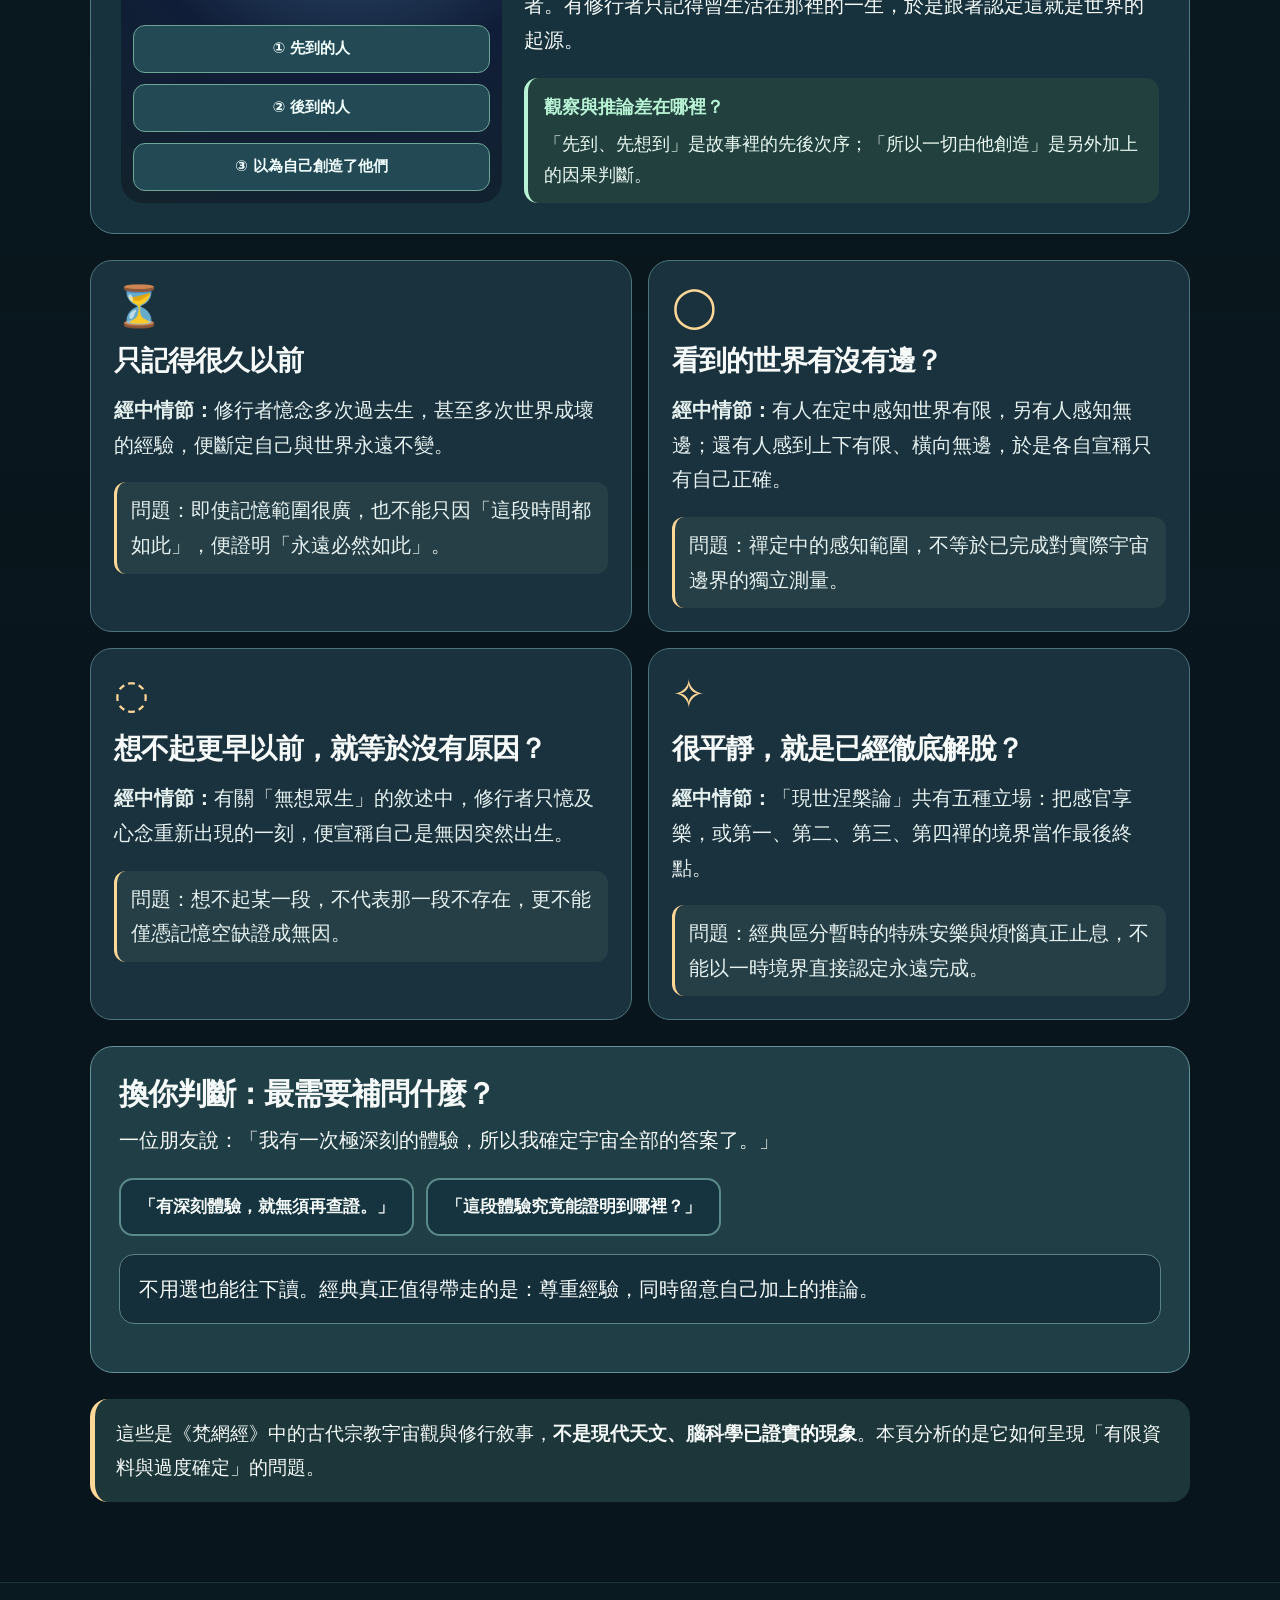
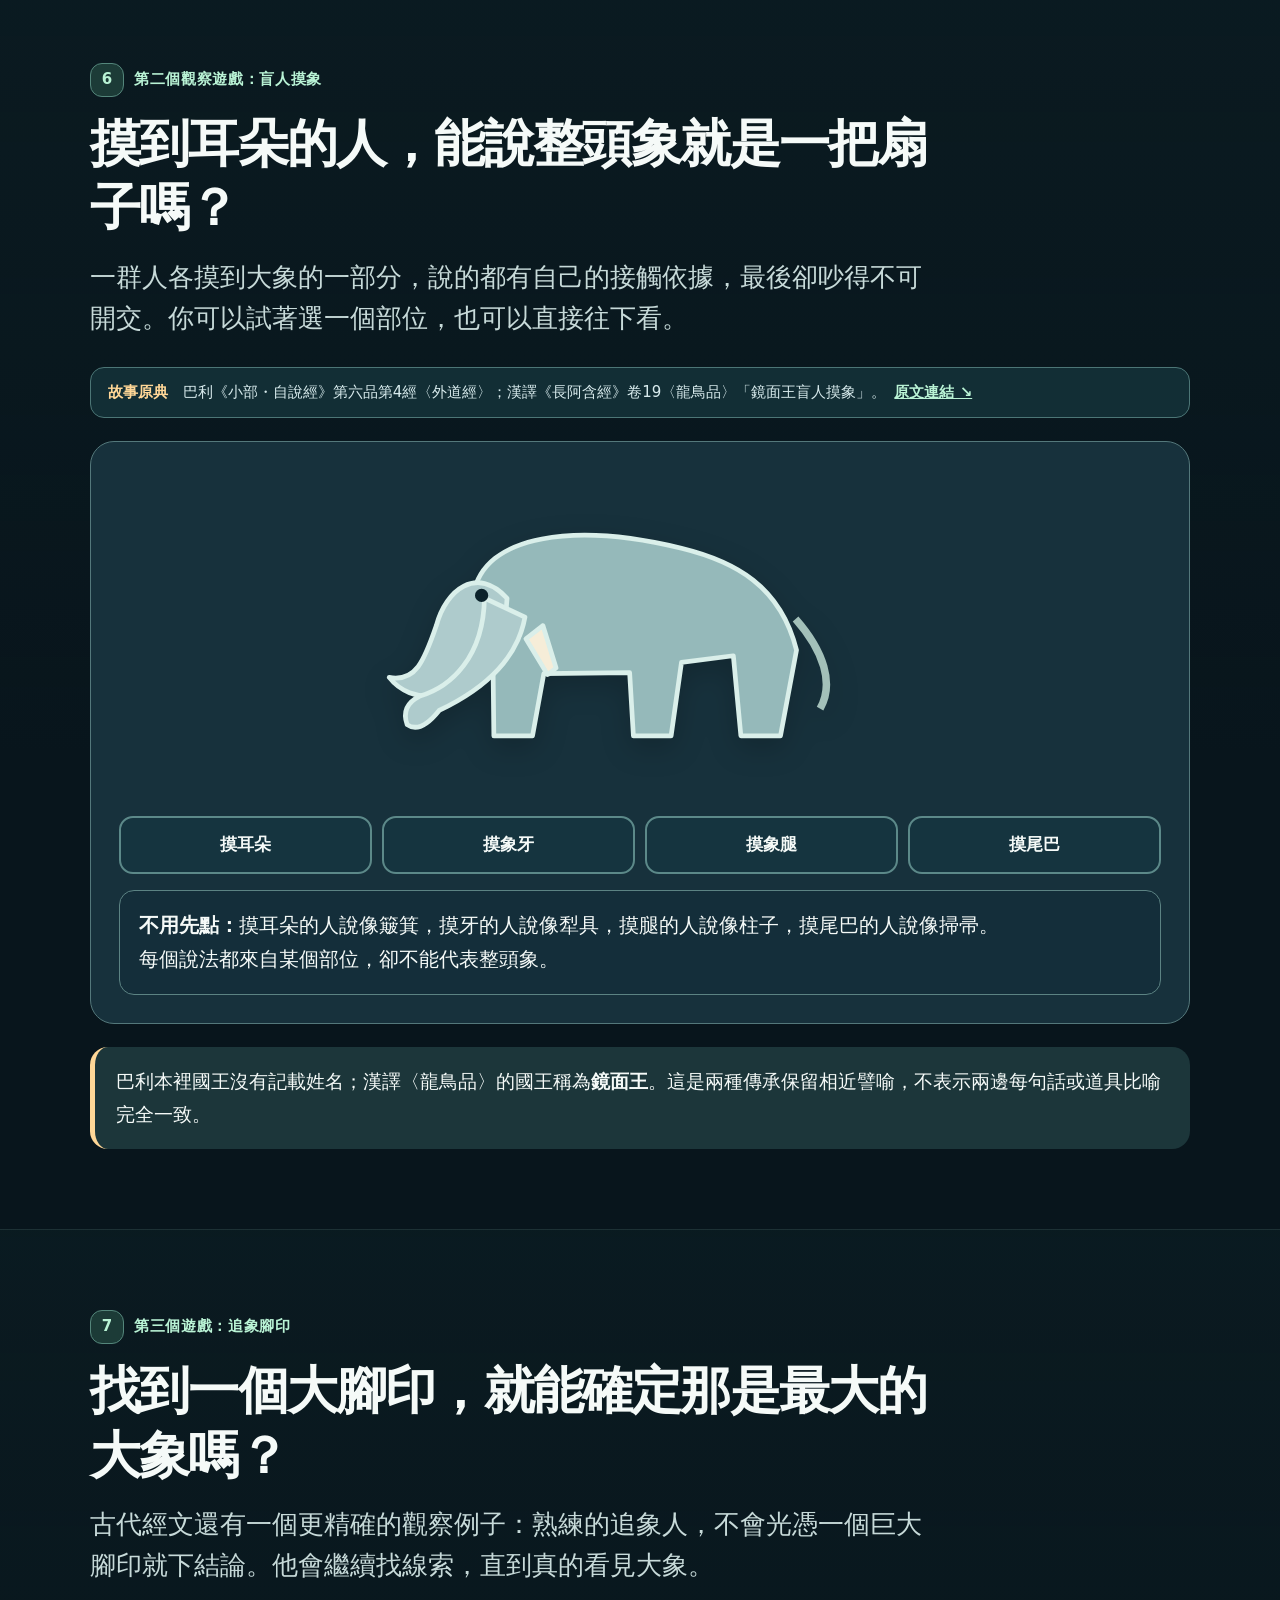
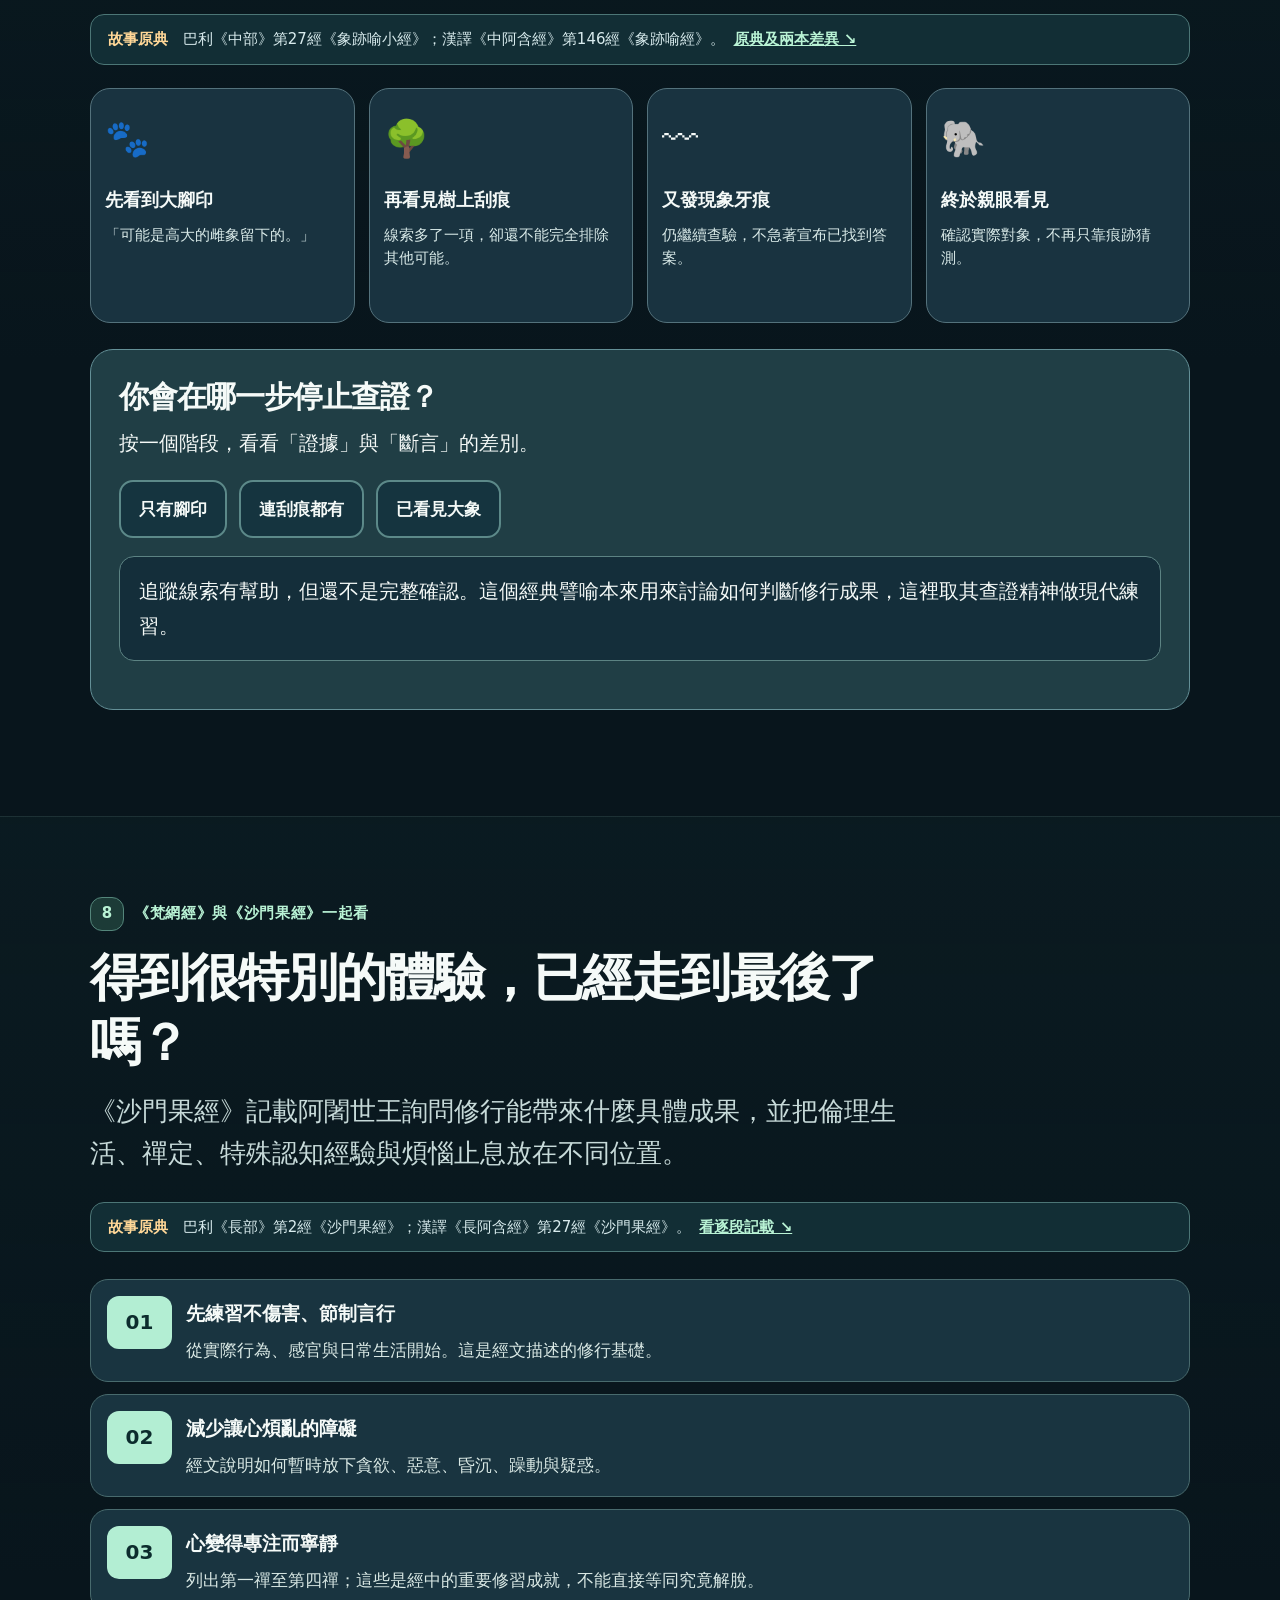
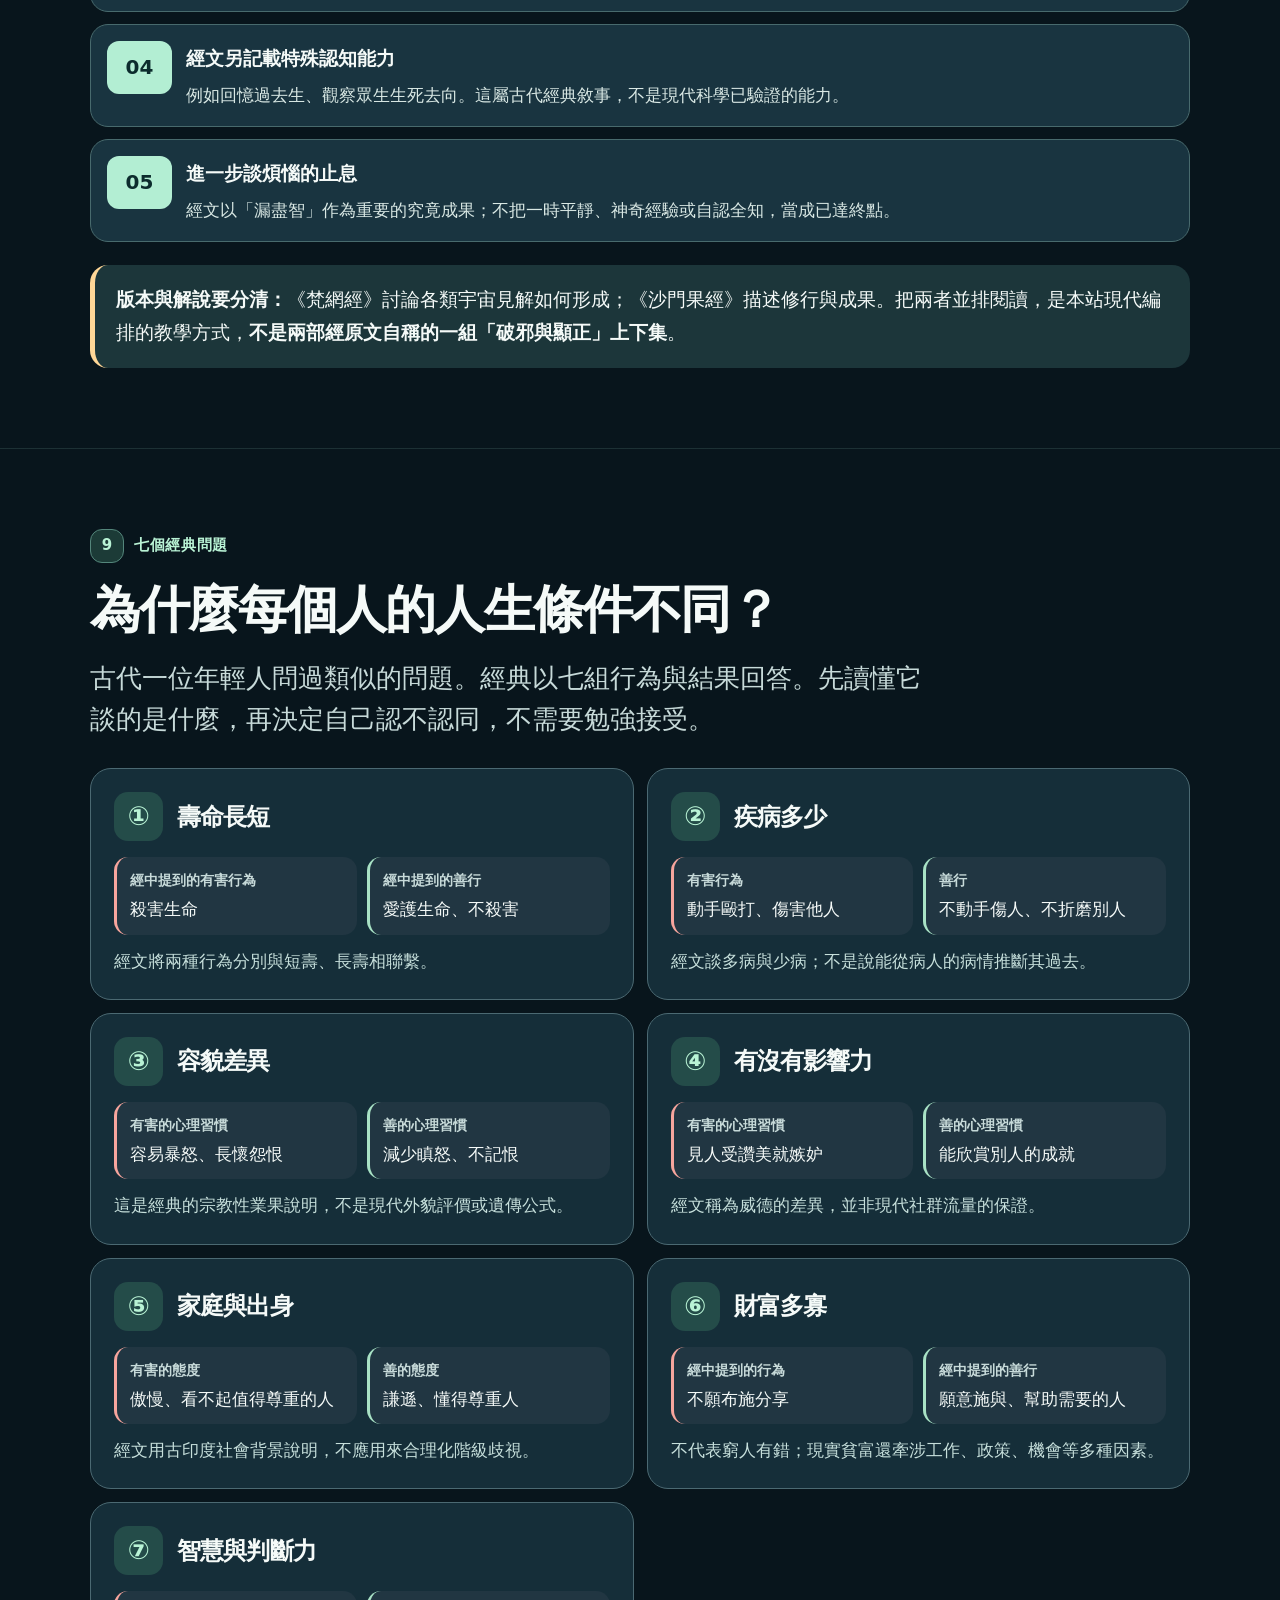
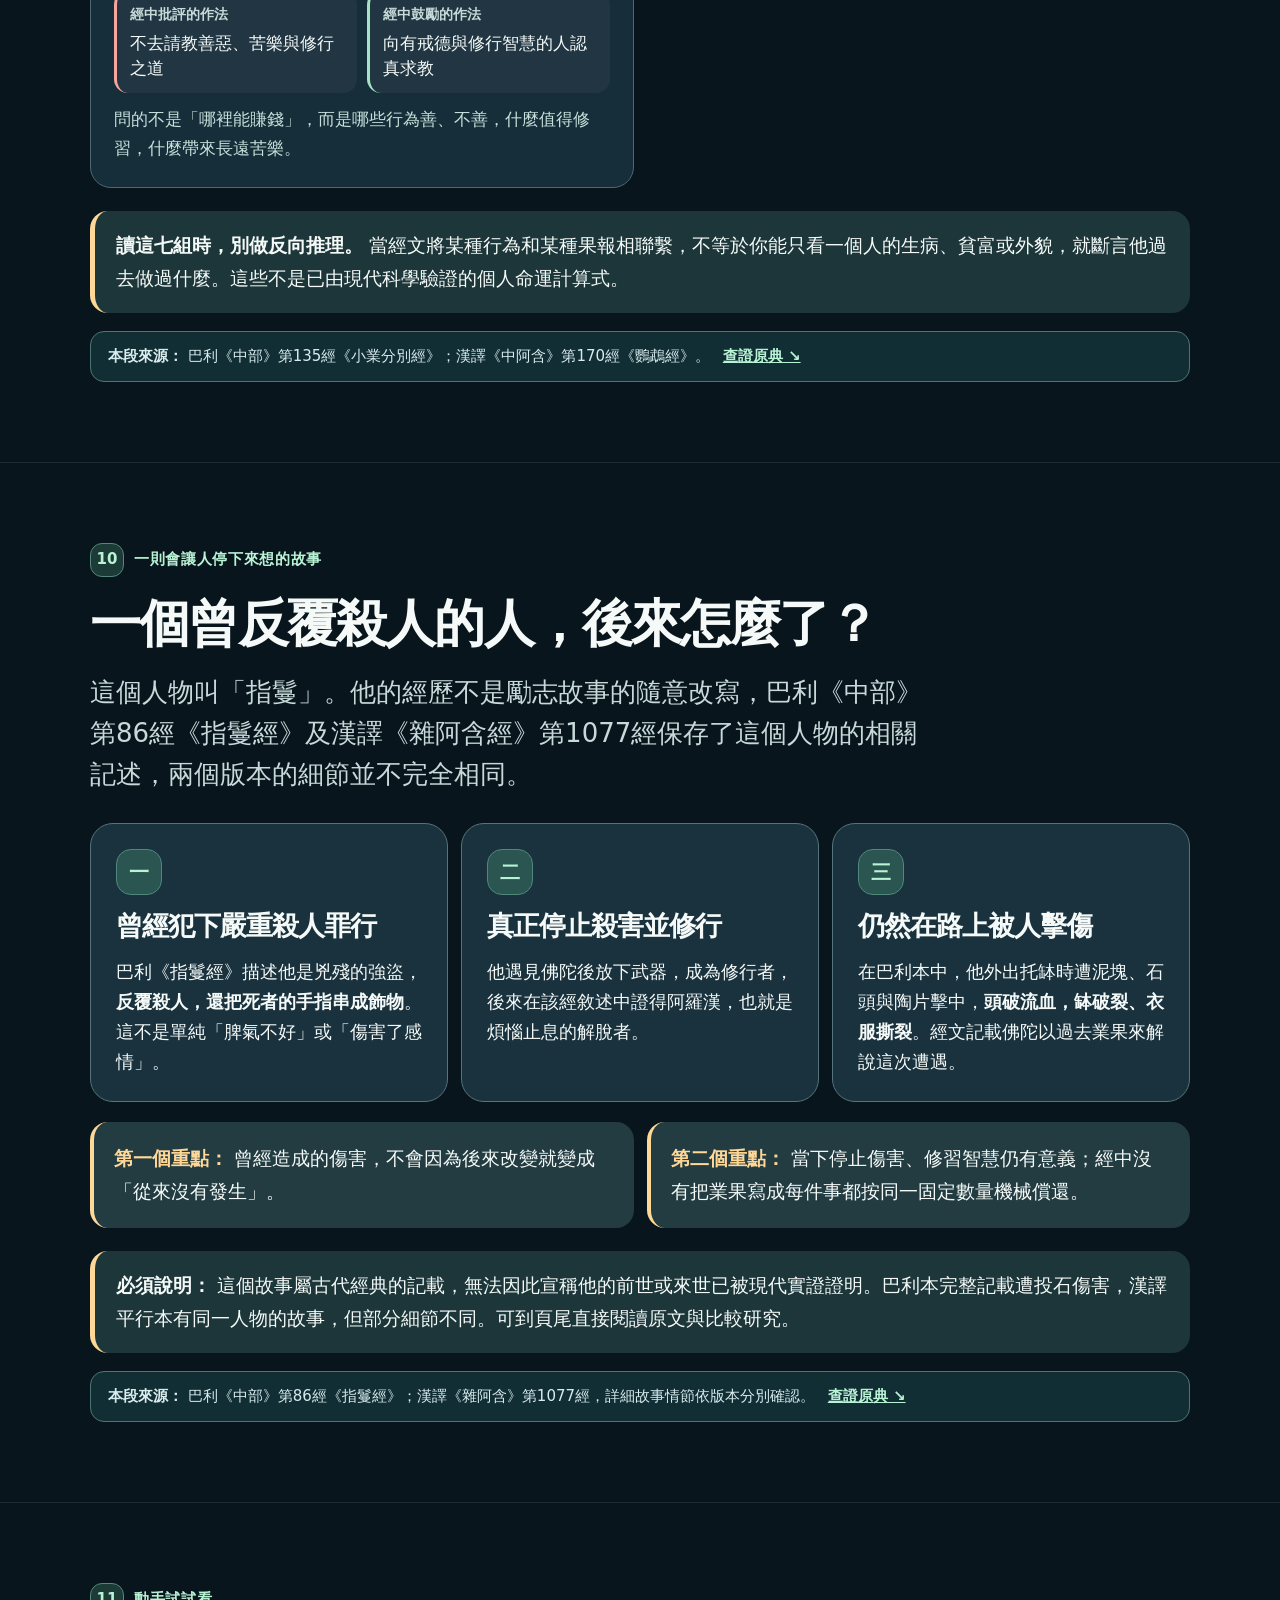
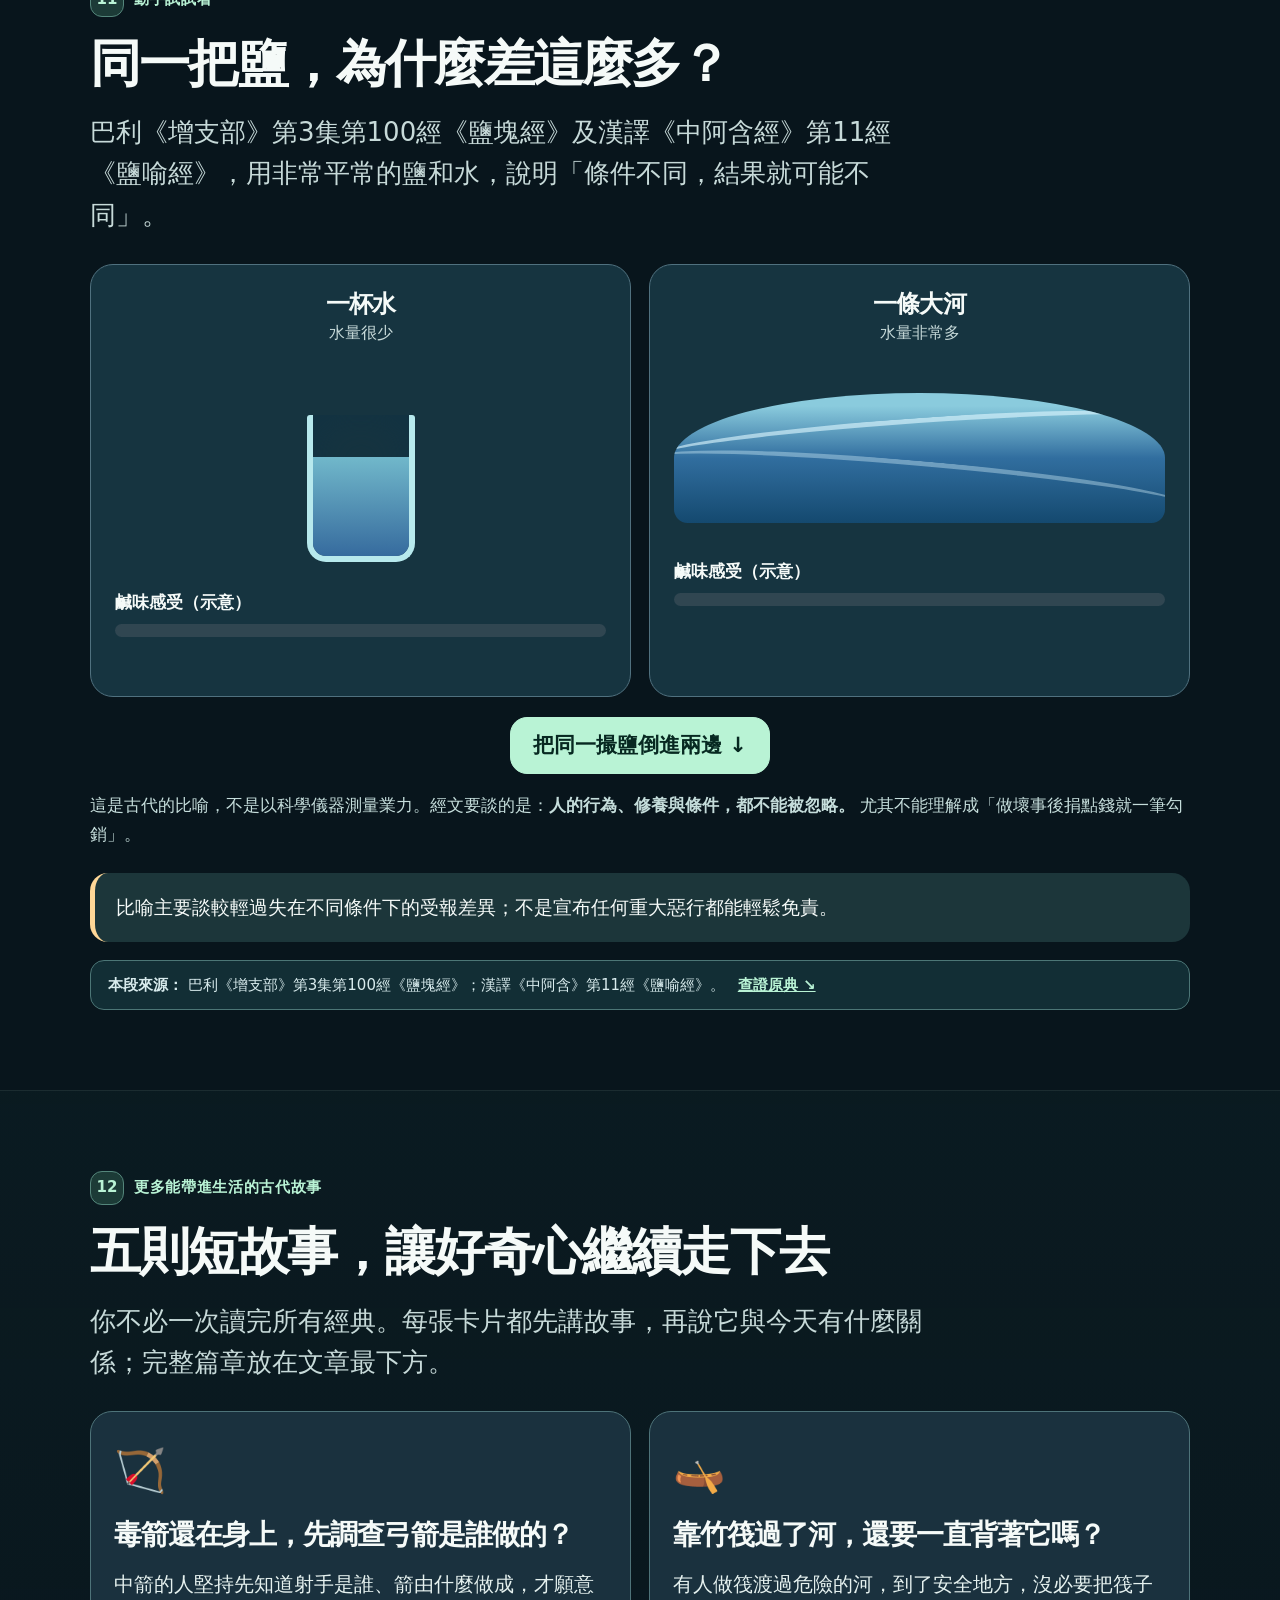
==== commit c5fda9ba: "fix(ux): order annotated sources, preserve readable citations and add MN29 heartwood parable" ====
--- a/index.html
+++ b/index.html
@@ -77,6 +77,8 @@
 .bonus-icon{font-size:42px}.bonus-source{font-size:calc(15px + var(--extra,0px));padding-top:12px;border-top:1px solid #66858a}
 @media(max-width:760px){.trap-grid,.bonus-grid,.cosmos-panel{grid-template-columns:1fr}.footstep-grid{grid-template-columns:repeat(2,minmax(0,1fr))}.cosmos-pict{min-height:230px}.cosmos-world{grid-template-columns:1fr 1fr}.cosmos-world span:last-child{grid-column:1/-1}}
 @media(max-width:390px){.footstep-grid{grid-template-columns:1fr}.footstep{min-height:0}.choice-row button{width:100%}.elephant-slices button{min-width:calc(50% - 8px)}}
+
+.section-reference{max-width:1100px;width:calc(100% - 36px);margin:18px auto 0}.source>p{padding:0 18px 12px;line-height:1.7}.source>p:first-of-type{padding-top:12px}
 </style>
 <style>@media(max-width:420px){.site-header .tool-button{font-size:16px!important;padding:7px 8px}.site-header .brand-name{font-size:17px!important}.header-content{gap:8px}}</style></head>
 <body>
@@ -174,12 +176,12 @@
 
 <section class="screen exploration" id="other-stories" data-chapter>
  <div class="container">
- <div class="screen-heading"><div class="eyebrow"><span class="ordinal">12</span> 更多能帶進生活的古代故事</div><h2>四則短故事，讓好奇心繼續走下去</h2><p class="lead">你不必一次讀完所有經典。每張卡片都先講故事，再說它與今天有什麼關係；完整篇章放在文章最下方。</p></div>
+ <div class="screen-heading"><div class="eyebrow"><span class="ordinal">12</span> 更多能帶進生活的古代故事</div><h2>五則短故事，讓好奇心繼續走下去</h2><p class="lead">你不必一次讀完所有經典。每張卡片都先講故事，再說它與今天有什麼關係；完整篇章放在文章最下方。</p></div>
  <div class="bonus-grid">
   <article class="bonus-card"><span class="bonus-icon">🏹</span><h3>毒箭還在身上，先調查弓箭是誰做的？</h3><p>中箭的人堅持先知道射手是誰、箭由什麼做成，才願意拔箭。經文用它提醒：某些問題可以研究，但眼前迫切的痛苦也不能一直拖著不處理。</p><div class="mini-fact"><b>生活中可以想：</b><span>發生急症時，先尋求適當醫療，不要因為還沒回答所有哲學問題而延誤救助。</span></div><p class="bonus-source">《中部》第63經《小摩羅迦經》／《中阿含》第221經《箭喻經》 · <a href="#source-more">對照原文 ↘</a></p></article>
   <article class="bonus-card"><span class="bonus-icon">🛶</span><h3>靠竹筏過了河，還要一直背著它嗎？</h3><p>有人做筏渡過危險的河，到了安全地方，沒必要把筏子永遠扛在頭上。經文同時談「抓蛇要抓對方法」：要先正確理解、用好工具，再談放下。</p><div class="mini-fact"><b>生活中可以想：</b><span>方法為了解決問題，不能只為了保護自己的方法而忘了原本的目的。</span></div><p class="bonus-source">《中部》第22經《蛇喻經》／《中阿含》第200經《阿梨吒經》 · <a href="#source-more">對照原文 ↘</a></p></article>
   <article class="bonus-card"><span class="bonus-icon">🧭</span><h3>十個老師說法不同，該聽誰的？</h3><p>迦羅摩人因各方修行者相互批評而困惑。巴利經本教他們不只憑傳聞、傳統、推理或師長名望下判斷，也要看貪、瞋、癡引出的行為會不會造成傷害。</p><div class="mini-fact"><b>生活中可以想：</b><span>不是「我喜歡的就是真理」；還要觀察後果、向真正有德有智的人請益。</span></div><p class="bonus-source">《增支部》第3集第65經《迦羅摩經》／《中阿含》第16經《伽藍經》（細節有差異） · <a href="#source-more">比較版本 ↘</a></p></article>
-  <article class="bonus-card"><span class="bonus-icon">📖</span><h3>有人說「這是老師親口講的」，就一定對嗎？</h3><p>《大般涅槃經》的一段教導，要求聽到不同來源聲稱的教法時，先對照既有的經與律，查是否相合，不因人有名望就立刻判定。</p><div class="mini-fact"><b>生活中可以想：</b><span>傳言說「專家說的」「官方證實」，請先找原始文件與完整上下文。</span></div><p class="bonus-source">《長部》第16經《大般涅槃經》〈四大教法〉／《長阿含》第2經《遊行經》 · <a href="#source-more">來源與限制 ↘</a></p></article>
+  <article class="bonus-card"><span class="bonus-icon">🌳</span><h3>想找樹心，怎麼拿著樹枝就回家了？</h3><p>有人為了取得樹心走進森林，卻把枝葉、樹皮甚至靠近中心的木材當成終點。經文以此比喻：有名聲、有戒行、有禪定，甚至自認有知見，都不等於已達到最深的解脫目的。</p><div class="mini-fact"><b>生活中可以想：</b><span>過程中的成績值得肯定，但最容易讓人停下來的，有時正是「我已經很厲害了」的念頭。</span></div><p class="bonus-source">巴利《中部》第29經《心材喻大經》（MN 29） · <a href="#source-heartwood">完整段落 ↘</a></p></article><article class="bonus-card"><span class="bonus-icon">📖</span><h3>有人說「這是老師親口講的」，就一定對嗎？</h3><p>《大般涅槃經》的一段教導，要求聽到不同來源聲稱的教法時，先對照既有的經與律，查是否相合，不因人有名望就立刻判定。</p><div class="mini-fact"><b>生活中可以想：</b><span>傳言說「專家說的」「官方證實」，請先找原始文件與完整上下文。</span></div><p class="bonus-source">《長部》第16經《大般涅槃經》〈四大教法〉／《長阿含》第2經《遊行經》 · <a href="#source-more">來源與限制 ↘</a></p></article>
  </div>
  <div class="note inset">提醒：這些是經典故事及現代生活類比。生活例子是本站重新編寫，不是古代原文，也不保證某種選擇立即產生固定效果。</div>
  </div>
@@ -190,6 +192,14 @@
 <section class="screen" id="ten" data-chapter><div class="container"><div class="screen-heading"><div class="eyebrow"><span class="ordinal">14</span> 給自己的一張提醒卡</div><h2>十個可以慢慢練習的方向</h2><p class="lead">古代不同傳承都有相近的「身體三項、說話四項、心裡三項」倫理分類。下面是給現代人的白話提醒，並非逐字翻譯。</p></div><div class="virtues"><div class="virtue"><h3>身體做的三件事</h3><ul><li><b>① 不殺害生命</b><span>連小動物也盡量不無故傷害。</span></li><li><b>② 不偷拿別人的東西</b><span>不趁人不注意就占為己有。</span></li><li><b>③ 不做傷害親密關係的事</b><span>不強迫、不欺騙，不利用關係傷害他人；這項原文特別談不當性行為。</span></li></ul></div><div class="virtue"><h3>說話注意四件事</h3><ul><li><b>④ 不說謊</b><span>不知道就說不知道。</span></li><li><b>⑤ 不挑撥離間</b><span>別故意傳話，讓兩個人吵起來。</span></li><li><b>⑥ 不惡言傷人</b><span>有意見也能說，不必用辱罵攻擊。</span></li><li><b>⑦ 說話看場合</b><span>別在別人需要認真處理事情時，亂插話、一直說沒幫助的話。</span></li></ul></div><div class="virtue"><h3>心裡留意三件事</h3><ul><li><b>⑧ 不老想奪走別人的東西</b><span>看到別人好，不必想搶過來。</span></li><li><b>⑨ 不懷著害人的念頭</b><span>可以生氣，但不必把恨意越養越大。</span></li><li><b>⑩ 願意分辨對錯</b><span>別認為傷害別人完全沒有責任或後果；原經的「正見」範圍比這句更廣。</span></li></ul></div></div><div class="note inset">這不是「你做到了就保證發財健康」的兌獎表。它是一份可以在自己的言行與心念上嘗試觀察的方向；當下可觀察的改善，與經文提到的來世業報，仍是不同層次的主張。</div></div><p class="section-reference"><b>本段來源：</b> 巴利《中部》第41經《娑羅村經》；漢譯《十善業道經》（T0600）及藏譯相關經本。 <a href="#source-6">查證原典 ↘</a></p></section>
 <section class="closing" id="closing" data-chapter><div class="container"><div class="eyebrow" style="justify-content:center">帶走一個習慣</div><h2>看見了，先別急著斷定。<br><span class="mint">再看多一點，</span><br>也許世界比想像的更大。</h2><p>眼前的事實要尊重；沒有證據的部分也要承認不知道。<br>然後在自己能做的地方，少一些傷害，多一點清明。</p><button class="btn-alt save-btn" type="button" id="copyQuote">把這句話留給朋友 ↗</button><div class="share-response" id="copyResponse" aria-live="polite"></div><a href="#sources" class="connect" style="justify-content:center;margin-top:24px">好奇這些內容從哪裡來？底下有完整原典與不同版本可查 →</a></div><p class="section-reference"><b>本段來源：</b> 本站綜合《中部》第136經《大業分別經》、《長部》第1經《梵網經》及《小部・自說經》第六品第4經提出現代生活提醒。 <a href="#source-brahma">查證原典 ↘</a></p></section>
 <section class="sources" id="sources"><div class="container"><h2>想再深入？原典都在這裡</h2><p>這裡才談經文、不同傳承、版本差異與資料可信程度。讀故事時不用背經號；想進一步查證時，再打開下列來源。</p><div class="source-grid">
+<details class="source" id="source-1"><summary>① 四種結果與「只看一角」：到底來自哪兩部經？</summary><div class="inside"><p><strong>巴利《中部》第136經《大業分別經》</strong>與<strong>漢譯《中阿含經》第171經《分別大業經》</strong>是直接平行經。都記載不同善惡行為與死後去向的四種情況，也警告把部分所見硬推成所有情況的危險。排列與部分細節不完全一樣。</p><ul><li><a href="https://www.dhammatalks.org/suttas/MN/MN136.html" target="_blank" rel="noopener noreferrer">巴利《大業分別經》英文對讀（MN 136）</a></li><li><a href="https://agama.buddhason.org/MA/MA171.htm" target="_blank" rel="noopener noreferrer">漢譯《分別大業經》原文（《中阿含》171）</a></li><li><a href="https://test.dhamma.gift/bw/ebt-study/mncomp/mn136comp.html" target="_blank" rel="noopener noreferrer">無著比丘《大業分別經》平行文本比較研究</a></li></ul><p class="source-code">證據範圍：早期多傳承文字對照。古代禪定者所說的死後景象，不等於已經由現代實驗獨立證實。</p></div></details>
+<details class="source" id="source-2"><summary>② 七種人生差異與「向誰請教」的原文</summary><div class="inside"><p><strong>巴利《中部》第135經《小業分別經》</strong>與<strong>漢譯《中阿含經》第170經《鸚鵡經》</strong>均有七組相關教導，包括殺生與壽命、瞋怒與容貌、嫉妒與威德、請益與智慧等。它們有共同主題，開頭故事及字句卻不完全相同。</p><p>原經要求向當時的修行者詢問「什麼是善與不善？應做與不應做的是什麼？什麼會帶來長遠的利益或痛苦？」因此不能簡單翻成「向有經驗的人詢問」。「沙門、梵志」是古印度語境下的修行者群體稱呼。</p><ul><li><a href="https://www.dhammatalks.org/suttas/MN/MN135.html" target="_blank" rel="noopener noreferrer">巴利《小業分別經》（MN 135）</a></li><li><a href="https://agama.buddhason.org/MA/MA170.htm" target="_blank" rel="noopener noreferrer">漢譯《鸚鵡經》（《中阿含》170）</a></li><li><a href="https://84000.co/translation/toh338" target="_blank" rel="noopener noreferrer">藏譯相關《業分別經》（Toh 338），非逐字平行版本</a></li></ul><p class="source-code">注意：描述宗教性的業果對應，不是個人疾病、外貌、收入或出生背景的科學診斷工具。</p></div></details>
+<details class="source" id="source-3"><summary>③ 指鬘到底殺了什麼人？被投石的情節出自哪裡？</summary><div class="inside"><p><strong>巴利《中部》第86經《指鬘經》</strong>明確描述他反覆殺人，將死者手指串成飾物。後來出家修行證得阿羅漢，托缽時被土塊、石頭、陶片擊中，頭流血、衣缽破損。佛陀在該版本將這段遭遇與業果的現世成熟相連結。</p><p><strong>漢譯《雜阿含經》第1077經</strong>及其他漢譯版本保存這個人物的相關故事；但不代表巴利版本的每一細節都逐字出現在其他版本。</p><ul><li><a href="https://www.dhammatalks.org/suttas/MN/MN86.html" target="_blank" rel="noopener noreferrer">巴利《指鬘經》（MN 86）完整英譯</a></li><li><a href="https://agama.buddhason.org/SA/SA1077.htm" target="_blank" rel="noopener noreferrer">漢譯《雜阿含經》第1077經</a></li><li><a href="https://find.dhamma.gift/bw/ebt-study/mncomp/mn86comp.html" target="_blank" rel="noopener noreferrer">無著比丘《指鬘經》跨傳承比較研究</a></li></ul><p class="source-code">證據範圍：多套古代文獻的故事傳承；不能直接宣稱故事細節獲考古學證實。</p></div></details>
+<details class="source" id="source-4"><summary>④ 鹽水譬喻、為什麼不能把果報當固定加減法？</summary><div class="inside"><p>巴利<strong>《增支部》〈鹽塊經〉</strong>與漢譯<strong>《中阿含經》第11經《鹽喻經》</strong>保存小撮鹽入少水與大水的比喻。不同整理版的巴利經號會有差別（常見 AN 3.100 或 AN 3.101）。它強調同樣的小過，在修身、修戒、修心、修慧等不同條件下有不同結果，不能推廣成任何重大惡業都可用布施抵銷。</p><ul><li><a href="https://suttacentral.net/an3.100/en/sujato" target="_blank" rel="noopener noreferrer">巴利〈鹽塊經〉（SuttaCentral，AN 3.100）</a></li><li><a href="https://agama.buddhason.org/MA/MA011.htm" target="_blank" rel="noopener noreferrer">漢譯《鹽喻經》（《中阿含》11）</a></li></ul></div></details>
+<details class="source" id="source-5"><summary>⑤ 慈心、化解怨恨、審慎說話：有哪些能真正練習的經文？</summary><div class="inside"><p>本頁三句慈心練習是現代白話引導，不是經文逐字引語。它們取意於<strong>《慈經》</strong>教導願一切眾生安樂，以及<strong>《除瞋經》</strong>提出慈、悲、捨等調整瞋恨的方法。</p><p><strong>《教誡羅睺羅經》</strong>要求行動前、行動時、行動後觀察是否傷害自己或別人；<strong>《教誡無畏王子經》</strong>提醒說話重視真實、有益與合適時機。這些都比抽象的「遇事不要生氣」更具體。</p><ul><li><a href="https://www.dhammatalks.org/suttas/KN/Khp/khp9.html" target="_blank" rel="noopener noreferrer">《慈經》（《小誦》第9經，另見《經集》1.8）</a></li><li><a href="https://www.dhammatalks.org/suttas/AN/AN5_161.html" target="_blank" rel="noopener noreferrer">《除瞋經》（《增支部》5.161）</a></li><li><a href="https://www.dhammatalks.org/suttas/MN/MN61.html" target="_blank" rel="noopener noreferrer">《教誡羅睺羅經》（《中部》61）</a></li><li><a href="https://www.dhammatalks.org/suttas/MN/MN58.html" target="_blank" rel="noopener noreferrer">《教誡無畏王子經》（《中部》58）</a></li></ul></div></details>
+<details class="source" id="source-6"><summary>⑥ 十個生活方向，其實有哪些較古老的經文支持？</summary><div class="inside"><p><strong>巴利《中部》第41經《娑羅村經》</strong>具體列出身三、語四、意三的善惡行為。漢譯阿含與漢、藏大乘經典也有相近倫理類別。本頁以一般人能理解的情境重述，不等於每句都是古文直譯。尤其第三項原經談的是性方面的不當行為，不是禁止所有親密行為；第七項講不合時宜、無益的話，也不是禁止平常聊天。</p><ul><li><a href="https://www.dhammatalks.org/suttas/MN/MN41.html" target="_blank" rel="noopener noreferrer">巴利《娑羅村經》（MN 41）</a></li><li><a href="https://cbetaonline.dila.edu.tw/zh/T0600" target="_blank" rel="noopener noreferrer">漢譯大乘《十善業道經》（大正藏第600號）</a></li><li><a href="https://84000.co/translation/toh154" target="_blank" rel="noopener noreferrer">藏譯《娑竭羅龍王所問經》（Toh 154，與漢譯《十善業道經》對應）</a></li></ul></div></details>
+<details class="source" id="source-7"><summary>⑦ 「一切痛苦都是過去造成」？經文本身有反對單一解釋</summary><div class="inside"><p><strong>巴利《相應部》第36相應第21經《尸婆經》</strong>討論病痛與感受有多種因素，反對把每種感受都歸因於過去所作的業。這是經典脈絡中的論述，仍應與現代醫學、環境與社會因果調查分開。</p><ul><li><a href="https://www.dhammatalks.org/suttas/SN/SN36_21.html" target="_blank" rel="noopener noreferrer">巴利《尸婆經》（SN 36.21）</a></li><li><a href="https://www.dhammatalks.org/suttas/AN/AN4_77.html" target="_blank" rel="noopener noreferrer">《不可思議經》（AN 4.77）：業果細節不宜任意猜測</a></li></ul></div></details>
+<details class="source" id="source-8"><summary>⑧ 怎麼區分古代記載、後世補充與科學證據？</summary><div class="inside"><p><strong>第一類：</strong>巴利經藏與漢譯阿含等不同傳承保留高度相近的內容，可提高它們在古代較早流傳的可信度，卻不能自動證明逐字為歷史佛陀原話。</p><p><strong>第二類：</strong>只見於較晚律藏、註釋與民間故事的細節，應標示為後期傳承，而不是直接稱「一定虛構」。例如大目犍連的前世故事、頻婆娑羅王遭酷刑的細節、摩利迦王后七日地獄的情節，各有不同的文本年代與傳承狀態。</p><p><strong>第三類：</strong>可在當下觀察的部分，例如自己的語言、憤怒、慈心與人際互動，可以自行嘗試、記錄、比較；經文所說的前世、天界、地獄則不是現代科學已能直接測量或驗證的個人命運機制。不要拿自己的主觀感受取代嚴格的外部證據。</p><p>可以進一步閱讀<a href="https://find.dhamma.gift/bw/ebt-study/mncomp/mn136comp.html" target="_blank" rel="noopener noreferrer">《大業分別經》的巴漢文本比較研究</a>。古代佛典手稿與阿育王石刻能證明早期存在佛教文本與教說，不能逐件證明本頁人物故事或業報敘述。</p><p><strong>讀到這裡，仍可保留不同意見。</strong> 這個網頁邀請你區分觀察、推論和未知，不是要求先相信某個無法驗證的答案。</p></div></details>
 <details class="source" id="source-brahma"><summary>⑨ 《梵網經》五種陷阱：哪一部經、哪一段？</summary>
 <p><b>主要原典：</b>巴利《長部》第1經《梵網經》（Brahmajāla Sutta, DN 1）中的六十二見：〈常見〉四種、〈一分常見〉四種、〈有邊無邊見〉四種、〈無因生見〉兩種、〈現法涅槃見〉五種。此處挑選相關故事，並非逐一詳述全部六十二見。</p>
 <p><b>漢譯相關平行文獻：</b>《長阿含經》第21經《梵動經》（卷14；T0001）；另有單行《梵網六十二見經》（T0021）。漢巴版本的文字與安排不保證完全相同。</p>
@@ -215,15 +225,7 @@
 <p><a href="https://suttacentral.net/an3.65/en/bodhi">巴利《迦羅摩經》 ↗</a> · <a href="https://suttacentral.net/ma16/lzh/sct">漢譯《伽藍經》 ↗</a> · <a href="https://suttacentral.net/dn16/en/sujato">巴利《大般涅槃經》 ↗</a> · <a href="https://suttacentral.net/da2/lzh/sct">漢譯《遊行經》 ↗</a></p>
 </details>
 
-<details class="source" id="source-1"><summary>① 四種結果與「只看一角」：到底來自哪兩部經？</summary><div class="inside"><p><strong>巴利《中部》第136經《大業分別經》</strong>與<strong>漢譯《中阿含經》第171經《分別大業經》</strong>是直接平行經。都記載不同善惡行為與死後去向的四種情況，也警告把部分所見硬推成所有情況的危險。排列與部分細節不完全一樣。</p><ul><li><a href="https://www.dhammatalks.org/suttas/MN/MN136.html" target="_blank" rel="noopener noreferrer">巴利《大業分別經》英文對讀（MN 136）</a></li><li><a href="https://agama.buddhason.org/MA/MA171.htm" target="_blank" rel="noopener noreferrer">漢譯《分別大業經》原文（《中阿含》171）</a></li><li><a href="https://test.dhamma.gift/bw/ebt-study/mncomp/mn136comp.html" target="_blank" rel="noopener noreferrer">無著比丘《大業分別經》平行文本比較研究</a></li></ul><p class="source-code">證據範圍：早期多傳承文字對照。古代禪定者所說的死後景象，不等於已經由現代實驗獨立證實。</p></div></details>
-<details class="source" id="source-2"><summary>② 七種人生差異與「向誰請教」的原文</summary><div class="inside"><p><strong>巴利《中部》第135經《小業分別經》</strong>與<strong>漢譯《中阿含經》第170經《鸚鵡經》</strong>均有七組相關教導，包括殺生與壽命、瞋怒與容貌、嫉妒與威德、請益與智慧等。它們有共同主題，開頭故事及字句卻不完全相同。</p><p>原經要求向當時的修行者詢問「什麼是善與不善？應做與不應做的是什麼？什麼會帶來長遠的利益或痛苦？」因此不能簡單翻成「向有經驗的人詢問」。「沙門、梵志」是古印度語境下的修行者群體稱呼。</p><ul><li><a href="https://www.dhammatalks.org/suttas/MN/MN135.html" target="_blank" rel="noopener noreferrer">巴利《小業分別經》（MN 135）</a></li><li><a href="https://agama.buddhason.org/MA/MA170.htm" target="_blank" rel="noopener noreferrer">漢譯《鸚鵡經》（《中阿含》170）</a></li><li><a href="https://84000.co/translation/toh338" target="_blank" rel="noopener noreferrer">藏譯相關《業分別經》（Toh 338），非逐字平行版本</a></li></ul><p class="source-code">注意：描述宗教性的業果對應，不是個人疾病、外貌、收入或出生背景的科學診斷工具。</p></div></details>
-<details class="source" id="source-3"><summary>③ 指鬘到底殺了什麼人？被投石的情節出自哪裡？</summary><div class="inside"><p><strong>巴利《中部》第86經《指鬘經》</strong>明確描述他反覆殺人，將死者手指串成飾物。後來出家修行證得阿羅漢，托缽時被土塊、石頭、陶片擊中，頭流血、衣缽破損。佛陀在該版本將這段遭遇與業果的現世成熟相連結。</p><p><strong>漢譯《雜阿含經》第1077經</strong>及其他漢譯版本保存這個人物的相關故事；但不代表巴利版本的每一細節都逐字出現在其他版本。</p><ul><li><a href="https://www.dhammatalks.org/suttas/MN/MN86.html" target="_blank" rel="noopener noreferrer">巴利《指鬘經》（MN 86）完整英譯</a></li><li><a href="https://agama.buddhason.org/SA/SA1077.htm" target="_blank" rel="noopener noreferrer">漢譯《雜阿含經》第1077經</a></li><li><a href="https://find.dhamma.gift/bw/ebt-study/mncomp/mn86comp.html" target="_blank" rel="noopener noreferrer">無著比丘《指鬘經》跨傳承比較研究</a></li></ul><p class="source-code">證據範圍：多套古代文獻的故事傳承；不能直接宣稱故事細節獲考古學證實。</p></div></details>
-<details class="source" id="source-4"><summary>④ 鹽水譬喻、為什麼不能把果報當固定加減法？</summary><div class="inside"><p>巴利<strong>《增支部》〈鹽塊經〉</strong>與漢譯<strong>《中阿含經》第11經《鹽喻經》</strong>保存小撮鹽入少水與大水的比喻。不同整理版的巴利經號會有差別（常見 AN 3.100 或 AN 3.101）。它強調同樣的小過，在修身、修戒、修心、修慧等不同條件下有不同結果，不能推廣成任何重大惡業都可用布施抵銷。</p><ul><li><a href="https://suttacentral.net/an3.100/en/sujato" target="_blank" rel="noopener noreferrer">巴利〈鹽塊經〉（SuttaCentral，AN 3.100）</a></li><li><a href="https://agama.buddhason.org/MA/MA011.htm" target="_blank" rel="noopener noreferrer">漢譯《鹽喻經》（《中阿含》11）</a></li></ul></div></details>
-<details class="source" id="source-5"><summary>⑤ 慈心、化解怨恨、審慎說話：有哪些能真正練習的經文？</summary><div class="inside"><p>本頁三句慈心練習是現代白話引導，不是經文逐字引語。它們取意於<strong>《慈經》</strong>教導願一切眾生安樂，以及<strong>《除瞋經》</strong>提出慈、悲、捨等調整瞋恨的方法。</p><p><strong>《教誡羅睺羅經》</strong>要求行動前、行動時、行動後觀察是否傷害自己或別人；<strong>《教誡無畏王子經》</strong>提醒說話重視真實、有益與合適時機。這些都比抽象的「遇事不要生氣」更具體。</p><ul><li><a href="https://www.dhammatalks.org/suttas/KN/Khp/khp9.html" target="_blank" rel="noopener noreferrer">《慈經》（《小誦》第9經，另見《經集》1.8）</a></li><li><a href="https://www.dhammatalks.org/suttas/AN/AN5_161.html" target="_blank" rel="noopener noreferrer">《除瞋經》（《增支部》5.161）</a></li><li><a href="https://www.dhammatalks.org/suttas/MN/MN61.html" target="_blank" rel="noopener noreferrer">《教誡羅睺羅經》（《中部》61）</a></li><li><a href="https://www.dhammatalks.org/suttas/MN/MN58.html" target="_blank" rel="noopener noreferrer">《教誡無畏王子經》（《中部》58）</a></li></ul></div></details>
-<details class="source" id="source-6"><summary>⑥ 十個生活方向，其實有哪些較古老的經文支持？</summary><div class="inside"><p><strong>巴利《中部》第41經《娑羅村經》</strong>具體列出身三、語四、意三的善惡行為。漢譯阿含與漢、藏大乘經典也有相近倫理類別。本頁以一般人能理解的情境重述，不等於每句都是古文直譯。尤其第三項原經談的是性方面的不當行為，不是禁止所有親密行為；第七項講不合時宜、無益的話，也不是禁止平常聊天。</p><ul><li><a href="https://www.dhammatalks.org/suttas/MN/MN41.html" target="_blank" rel="noopener noreferrer">巴利《娑羅村經》（MN 41）</a></li><li><a href="https://cbetaonline.dila.edu.tw/zh/T0600" target="_blank" rel="noopener noreferrer">漢譯大乘《十善業道經》（大正藏第600號）</a></li><li><a href="https://84000.co/translation/toh154" target="_blank" rel="noopener noreferrer">藏譯《娑竭羅龍王所問經》（Toh 154，與漢譯《十善業道經》對應）</a></li></ul></div></details>
-<details class="source" id="source-7"><summary>⑦ 「一切痛苦都是過去造成」？經文本身有反對單一解釋</summary><div class="inside"><p><strong>巴利《相應部》第36相應第21經《尸婆經》</strong>討論病痛與感受有多種因素，反對把每種感受都歸因於過去所作的業。這是經典脈絡中的論述，仍應與現代醫學、環境與社會因果調查分開。</p><ul><li><a href="https://www.dhammatalks.org/suttas/SN/SN36_21.html" target="_blank" rel="noopener noreferrer">巴利《尸婆經》（SN 36.21）</a></li><li><a href="https://www.dhammatalks.org/suttas/AN/AN4_77.html" target="_blank" rel="noopener noreferrer">《不可思議經》（AN 4.77）：業果細節不宜任意猜測</a></li></ul></div></details>
-<details class="source" id="source-8"><summary>⑧ 怎麼區分古代記載、後世補充與科學證據？</summary><div class="inside"><p><strong>第一類：</strong>巴利經藏與漢譯阿含等不同傳承保留高度相近的內容，可提高它們在古代較早流傳的可信度，卻不能自動證明逐字為歷史佛陀原話。</p><p><strong>第二類：</strong>只見於較晚律藏、註釋與民間故事的細節，應標示為後期傳承，而不是直接稱「一定虛構」。例如大目犍連的前世故事、頻婆娑羅王遭酷刑的細節、摩利迦王后七日地獄的情節，各有不同的文本年代與傳承狀態。</p><p><strong>第三類：</strong>可在當下觀察的部分，例如自己的語言、憤怒、慈心與人際互動，可以自行嘗試、記錄、比較；經文所說的前世、天界、地獄則不是現代科學已能直接測量或驗證的個人命運機制。不要拿自己的主觀感受取代嚴格的外部證據。</p><p>可以進一步閱讀<a href="https://find.dhamma.gift/bw/ebt-study/mncomp/mn136comp.html" target="_blank" rel="noopener noreferrer">《大業分別經》的巴漢文本比較研究</a>。古代佛典手稿與阿育王石刻能證明早期存在佛教文本與教說，不能逐件證明本頁人物故事或業報敘述。</p><p><strong>讀到這裡，仍可保留不同意見。</strong> 這個網頁邀請你區分觀察、推論和未知，不是要求先相信某個無法驗證的答案。</p></div></details>
-</div><div class="note inset"><strong>註：</strong>「井底之蛙」出自中國寓言脈絡，不是上述佛經的原有故事；它在這裡只是用來說明認知範圍的現代編排。網頁中的情境、白話題目、互動比喻均屬現代教學設計，已盡力與可查的古代經文說法分開。</div></div></section>
+<details class="source" id="source-heartwood"><summary>⑭ 找樹心卻抱走枝葉：《心材喻大經》是什麼意思？</summary><div class="inside"><p><b>主要經本：</b>巴利《中部》第29經《心材喻大經》（Mahāsāropama Sutta, MN 29），描述出家修行者可能因利養、名譽、戒行、禪定或知見而自滿，停止追求更深的解脫；經文以取樹枝、皮與樹心作譬喻。</p><p>此處引用的是巴利經本，不自稱每個故事細節都有漢譯完全對應；與《沙門果經》一起閱讀是網站的教學安排。</p><p><a href="https://www.dhammatalks.org/suttas/MN/MN29.html" target="_blank" rel="noopener noreferrer">巴利《心材喻大經》全篇英譯 ↗</a> · <a href="https://suttacentral.net/mn29/en/sujato" target="_blank" rel="noopener noreferrer">另一譯本 ↗</a></p></div></details></div><div class="note inset"><strong>註：</strong>「井底之蛙」出自中國寓言脈絡，不是上述佛經的原有故事；它在這裡只是用來說明認知範圍的現代編排。網頁中的情境、白話題目、互動比喻均屬現代教學設計，已盡力與可查的古代經文說法分開。</div></div></section>
 </main><footer class="foot"><div class="container">一個可以獨立思考、直接查證原典的互動閱讀網站。<br>資料整理：2026 年 10 月｜網頁不追蹤閱讀者，也不收集輸入內容。</div></footer>
 <script>
 (function(){'use strict';document.documentElement.classList.add('js');
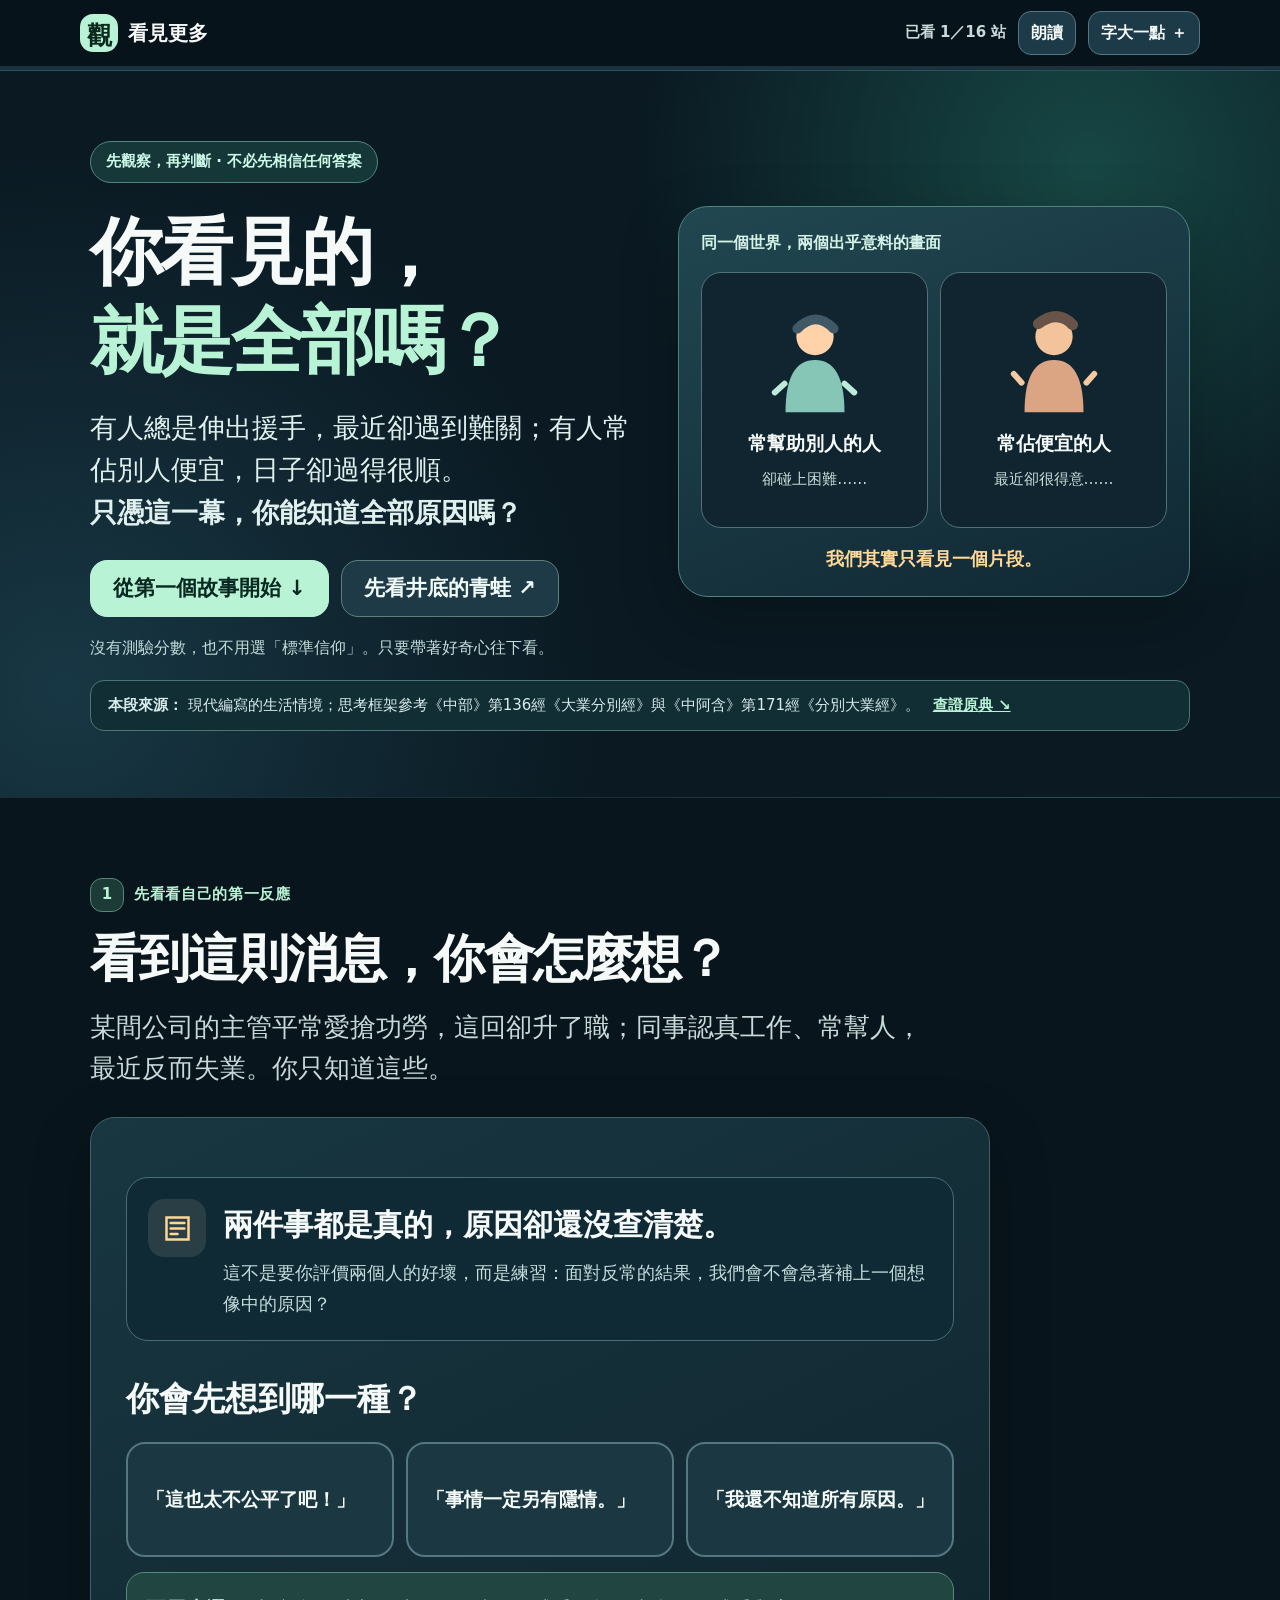
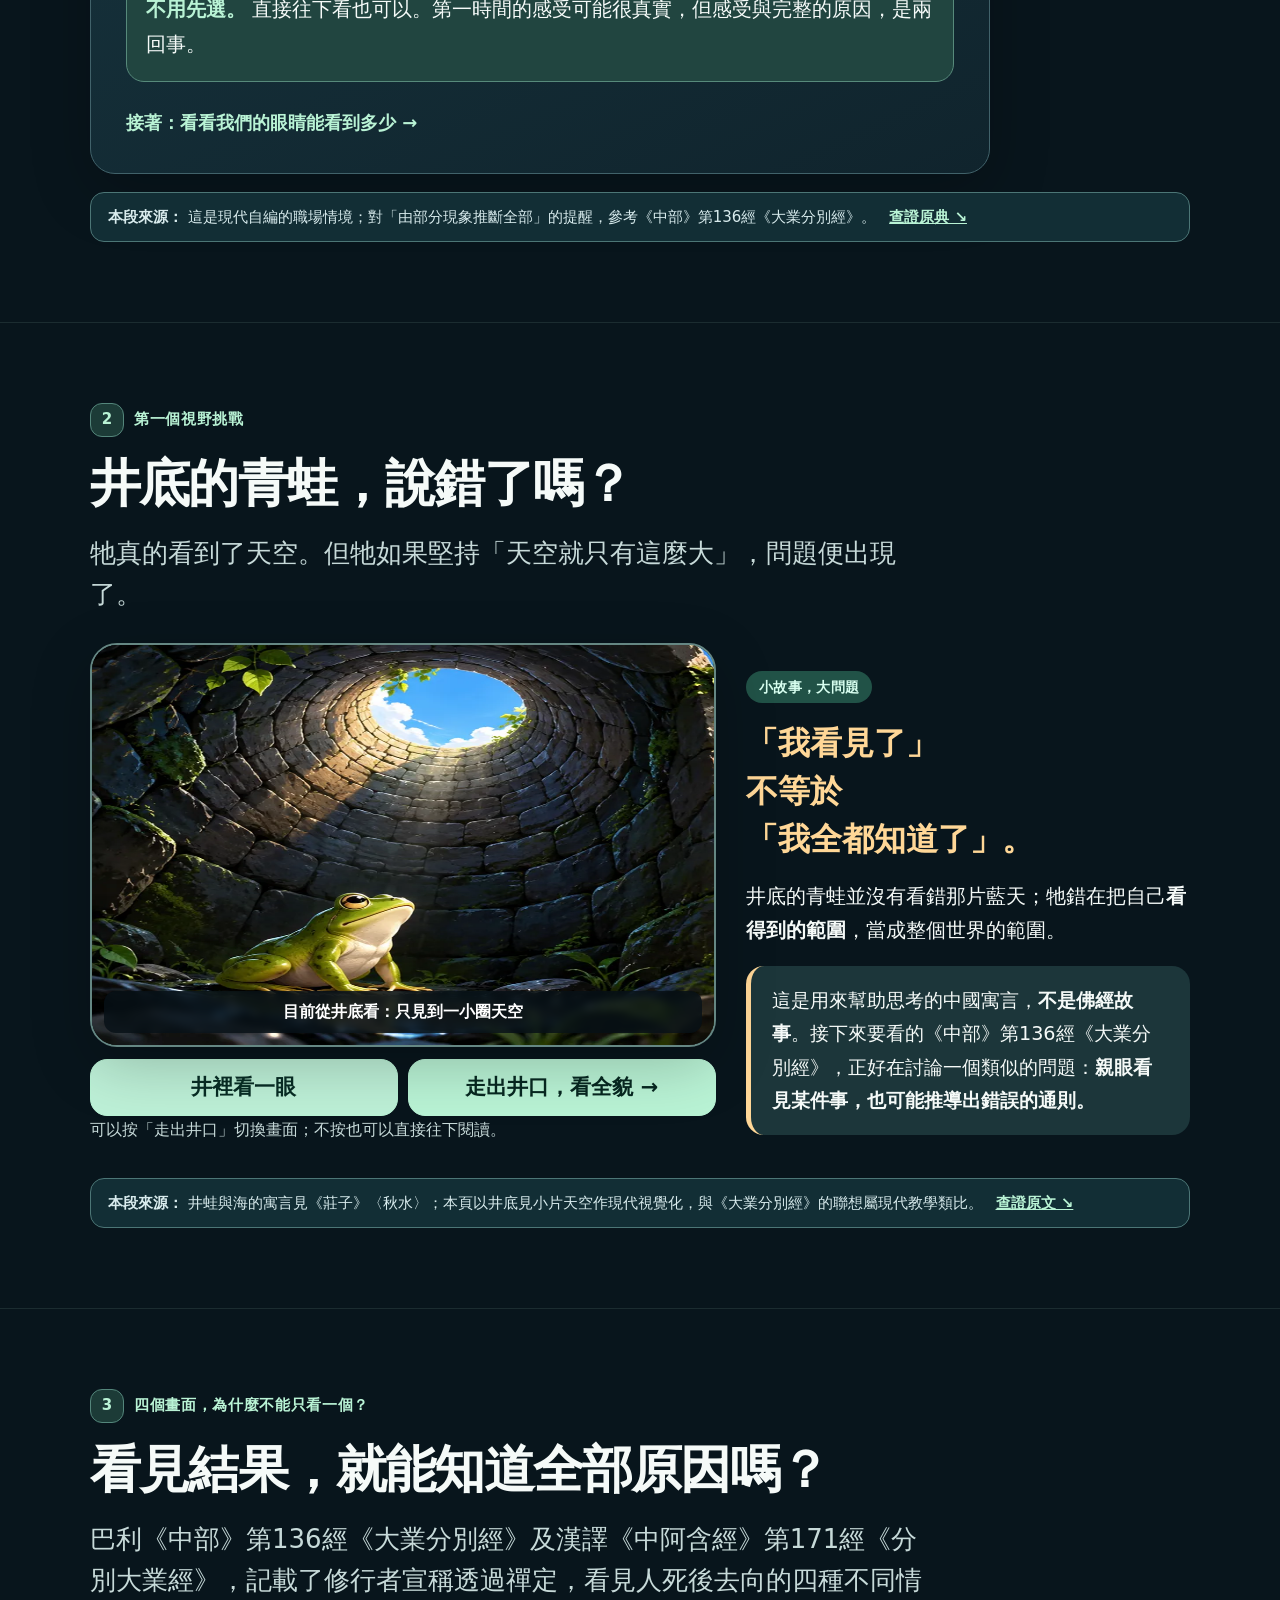
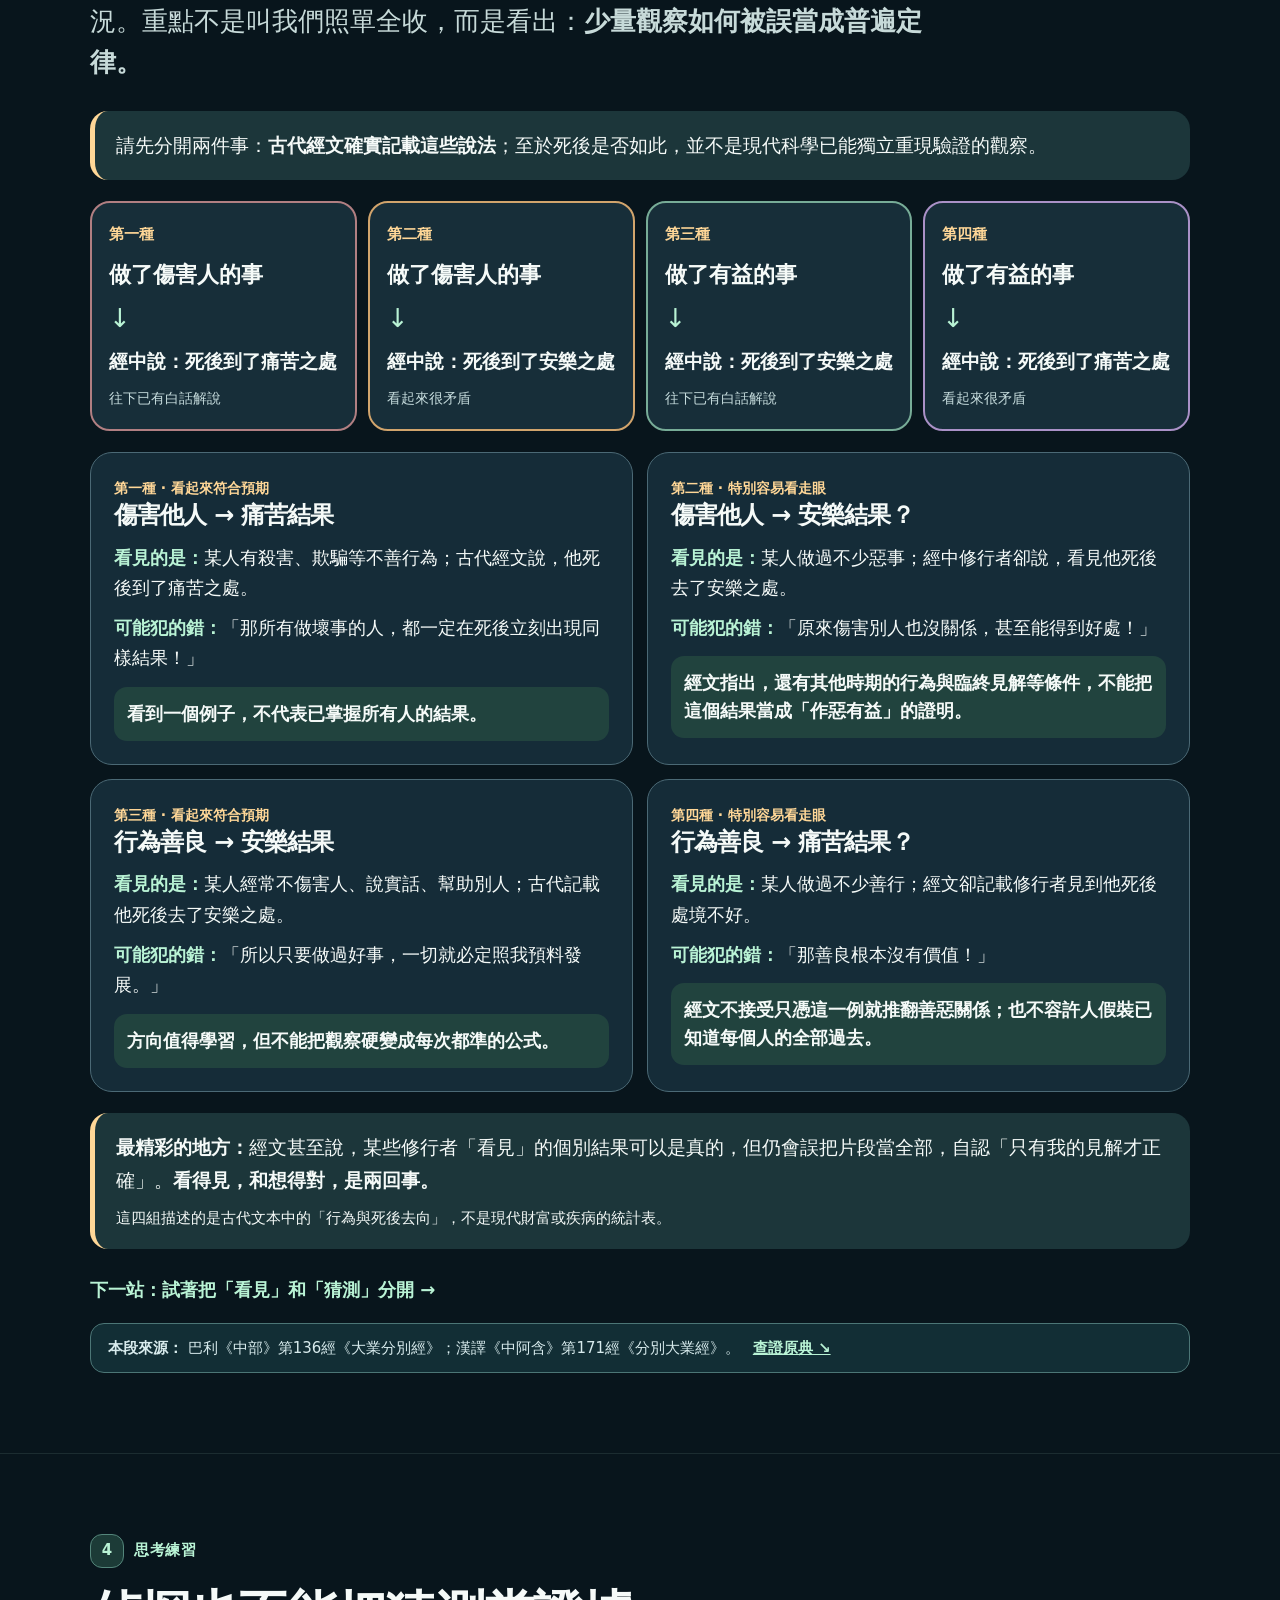
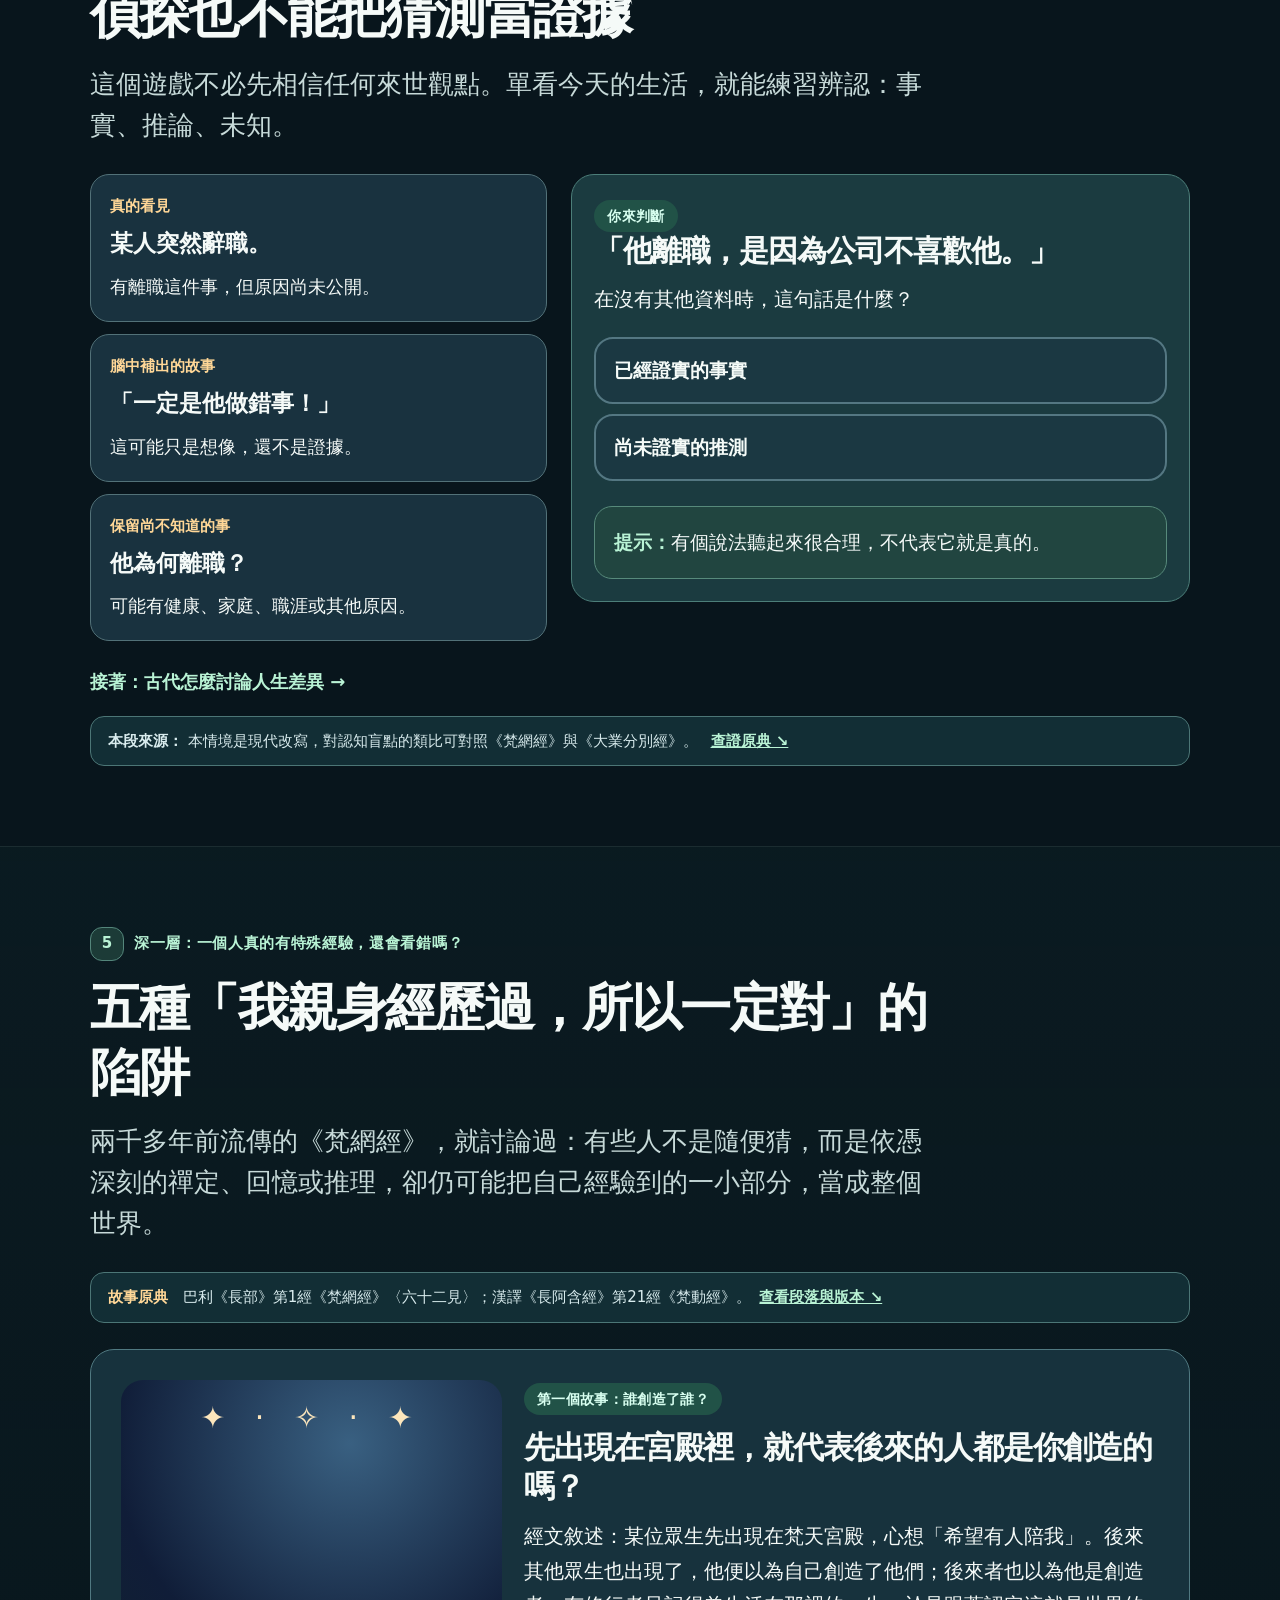
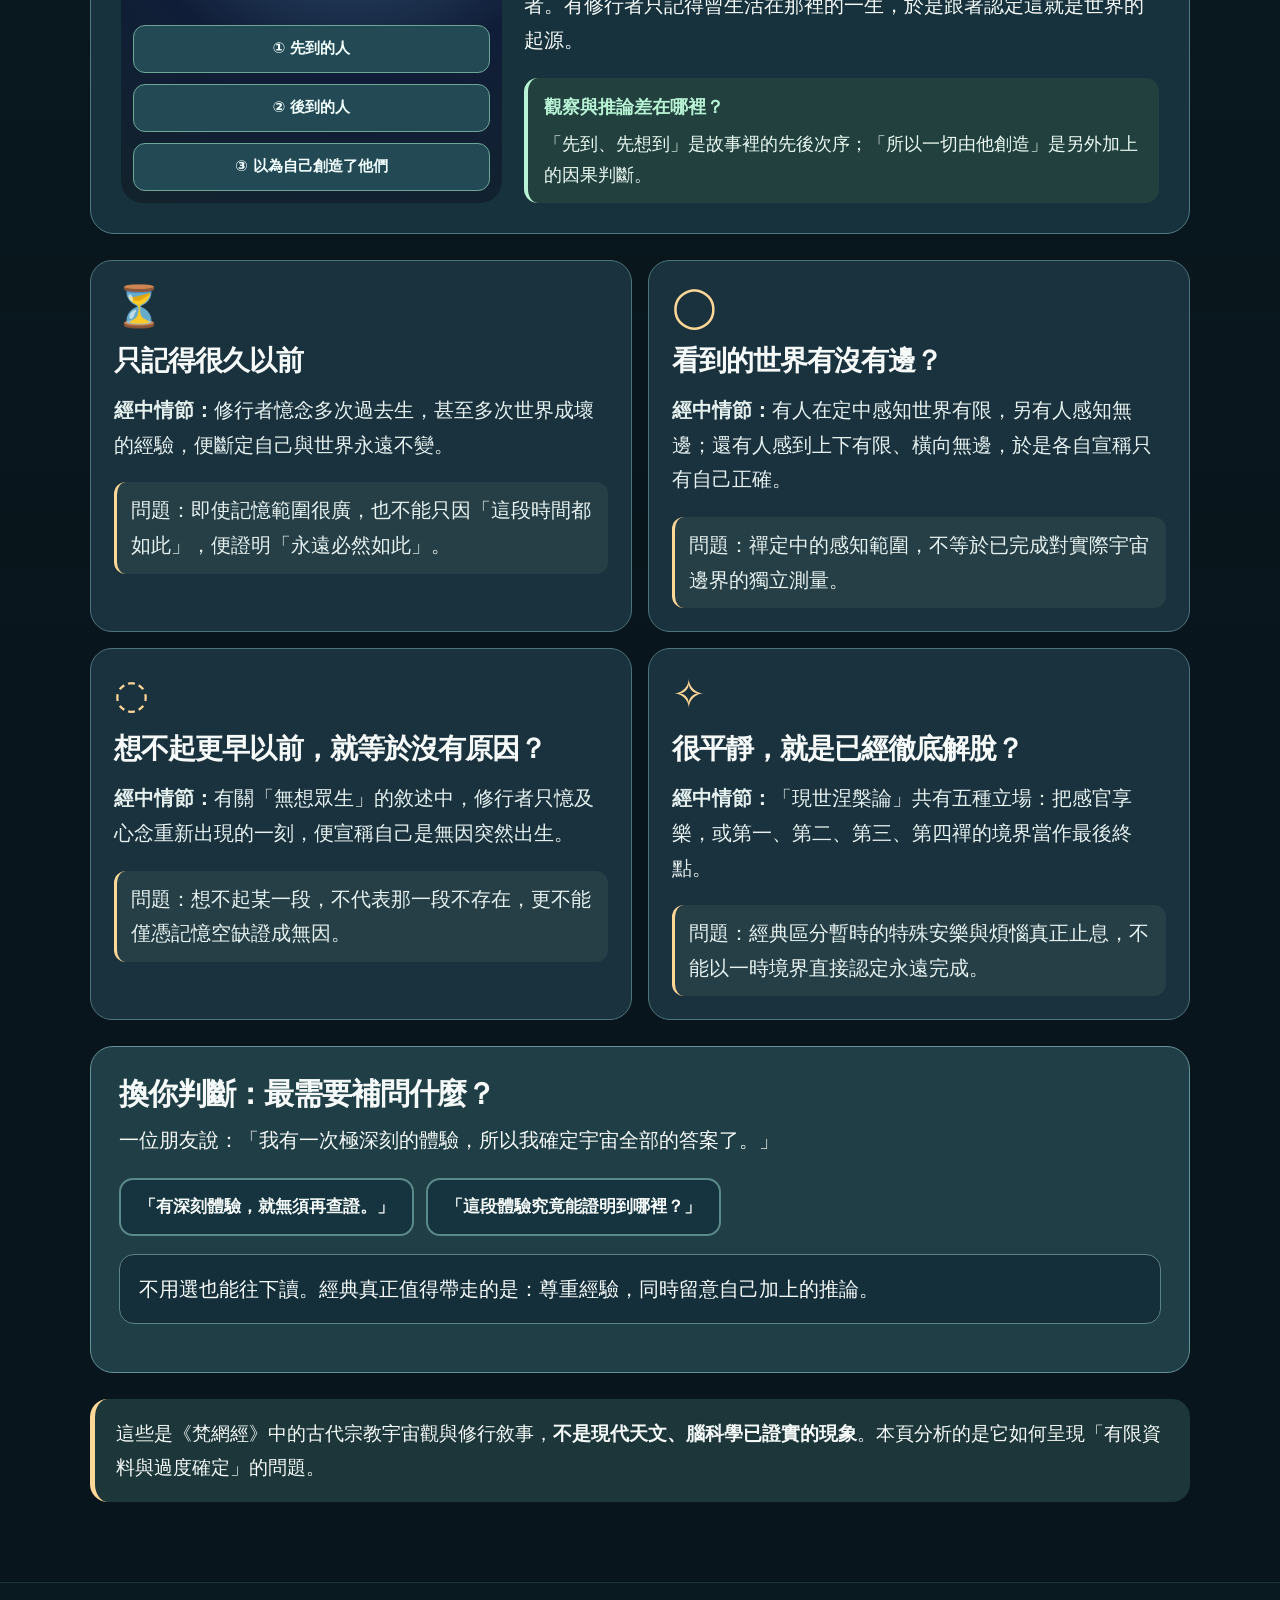
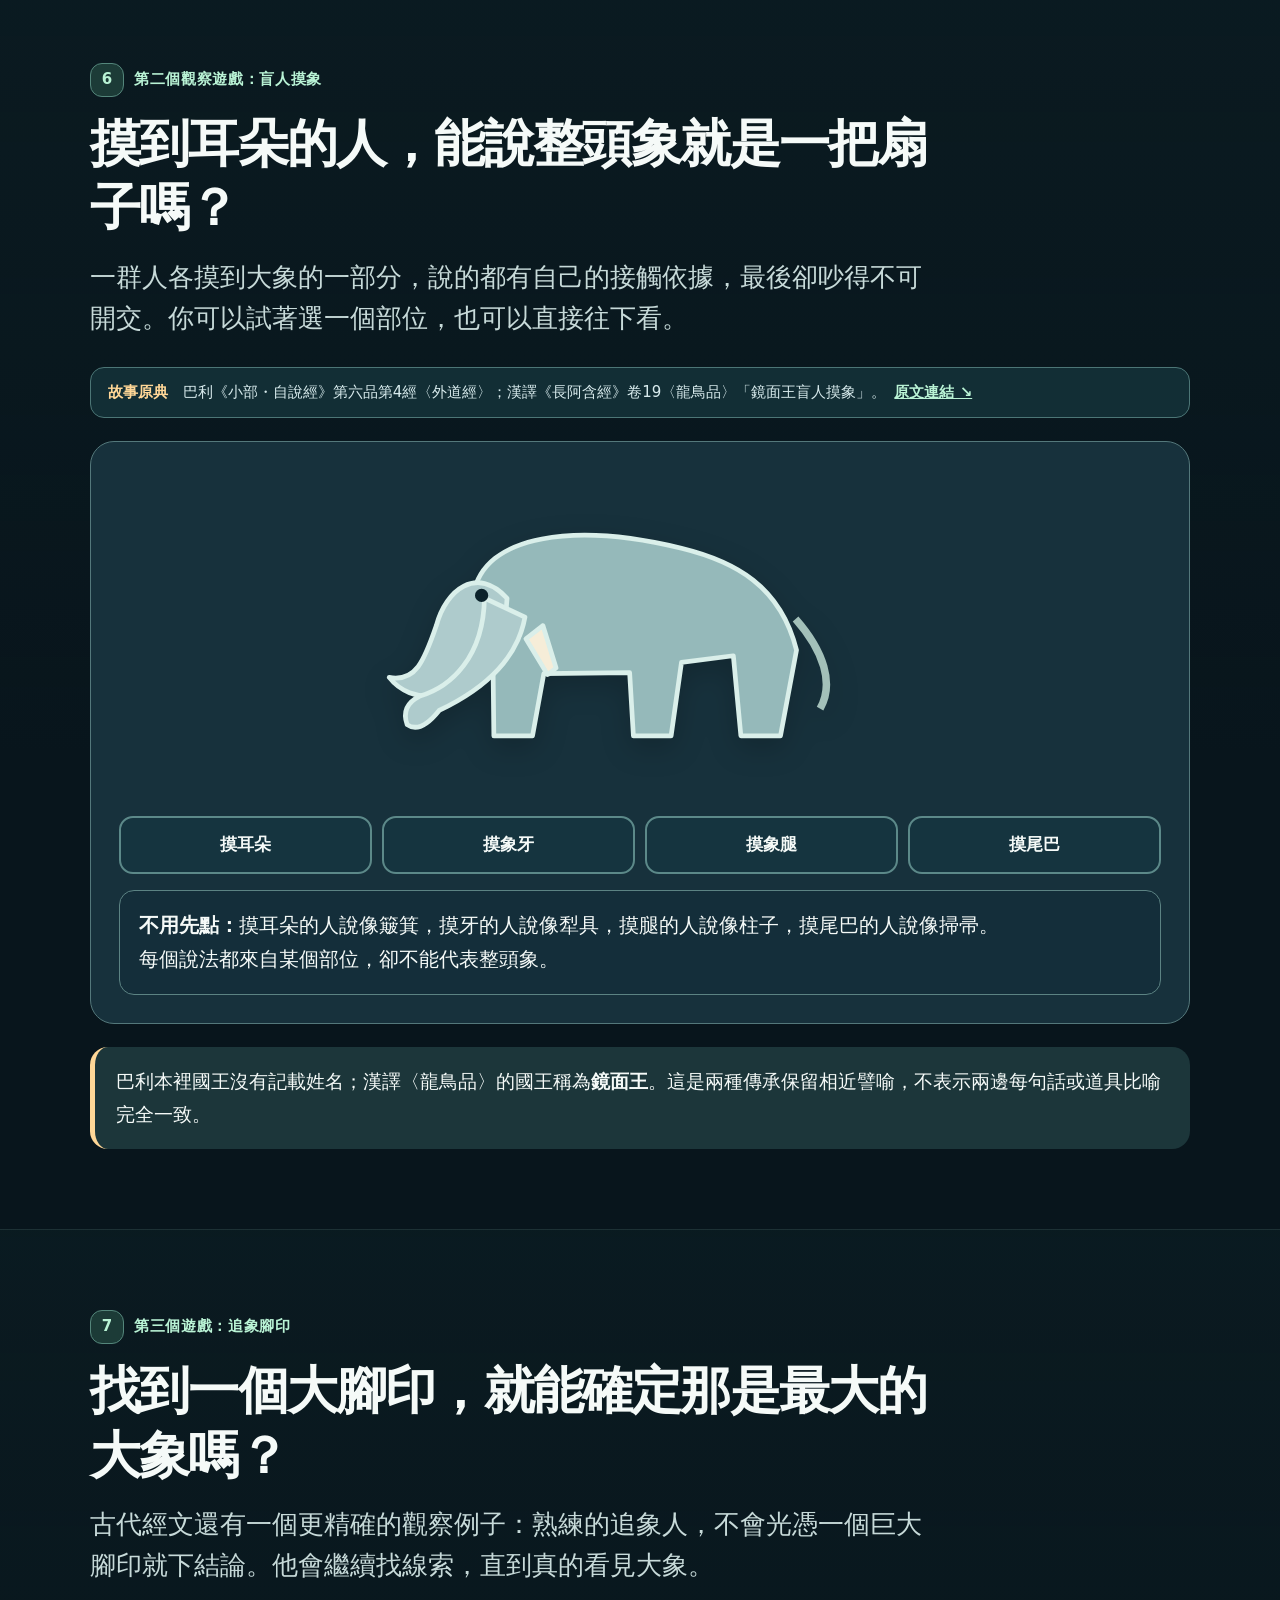
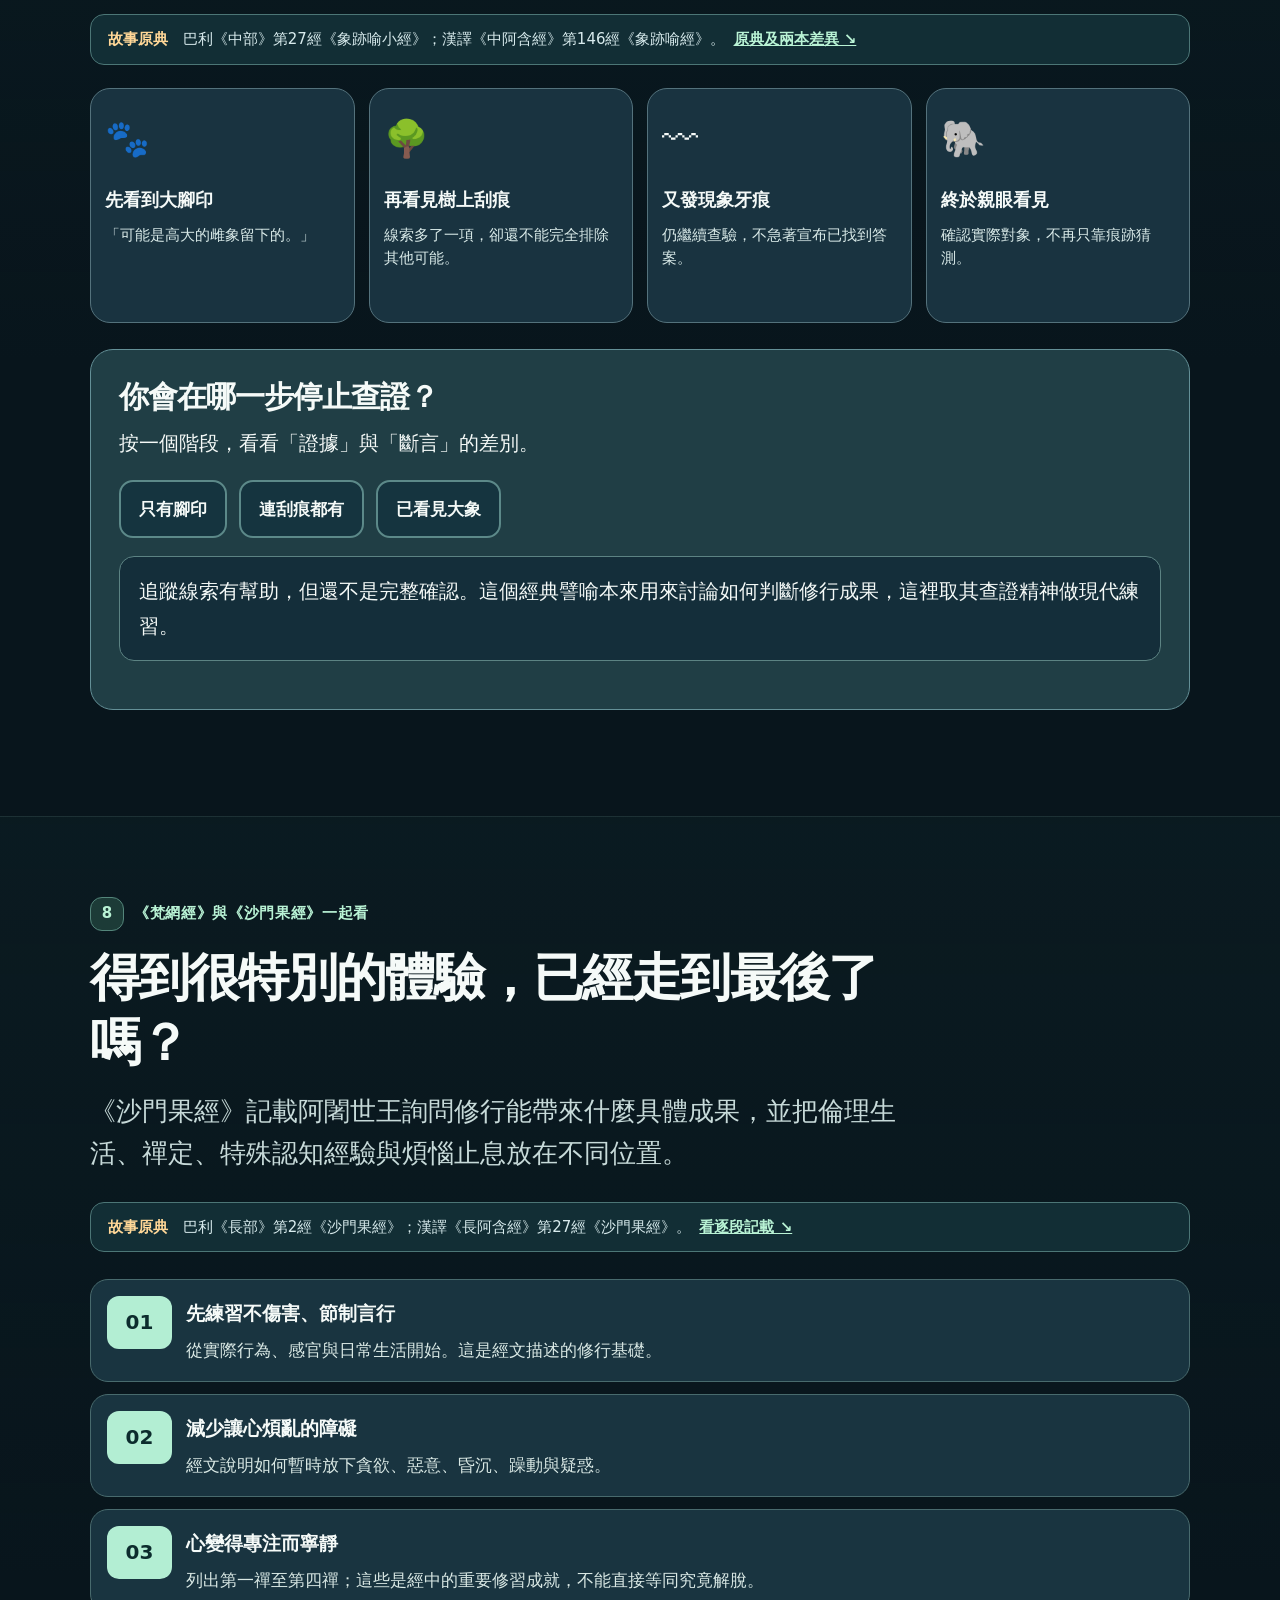
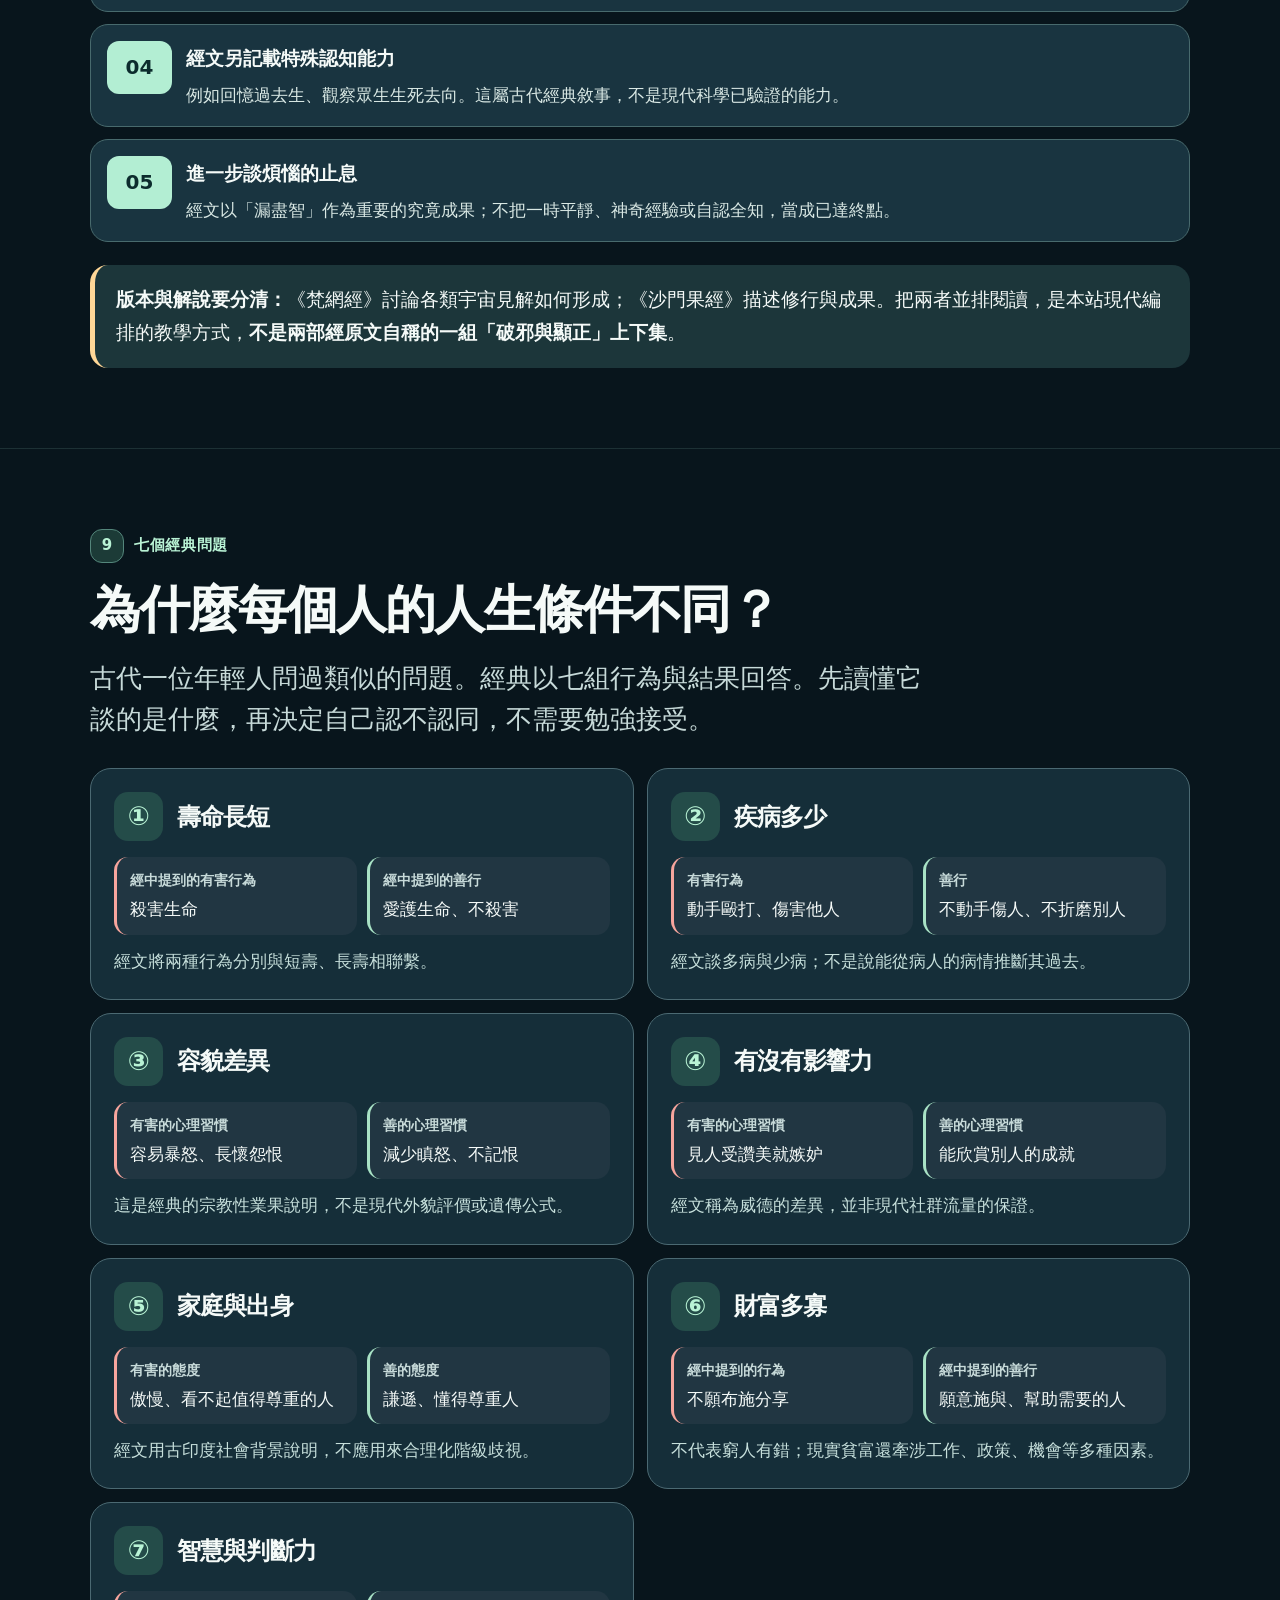
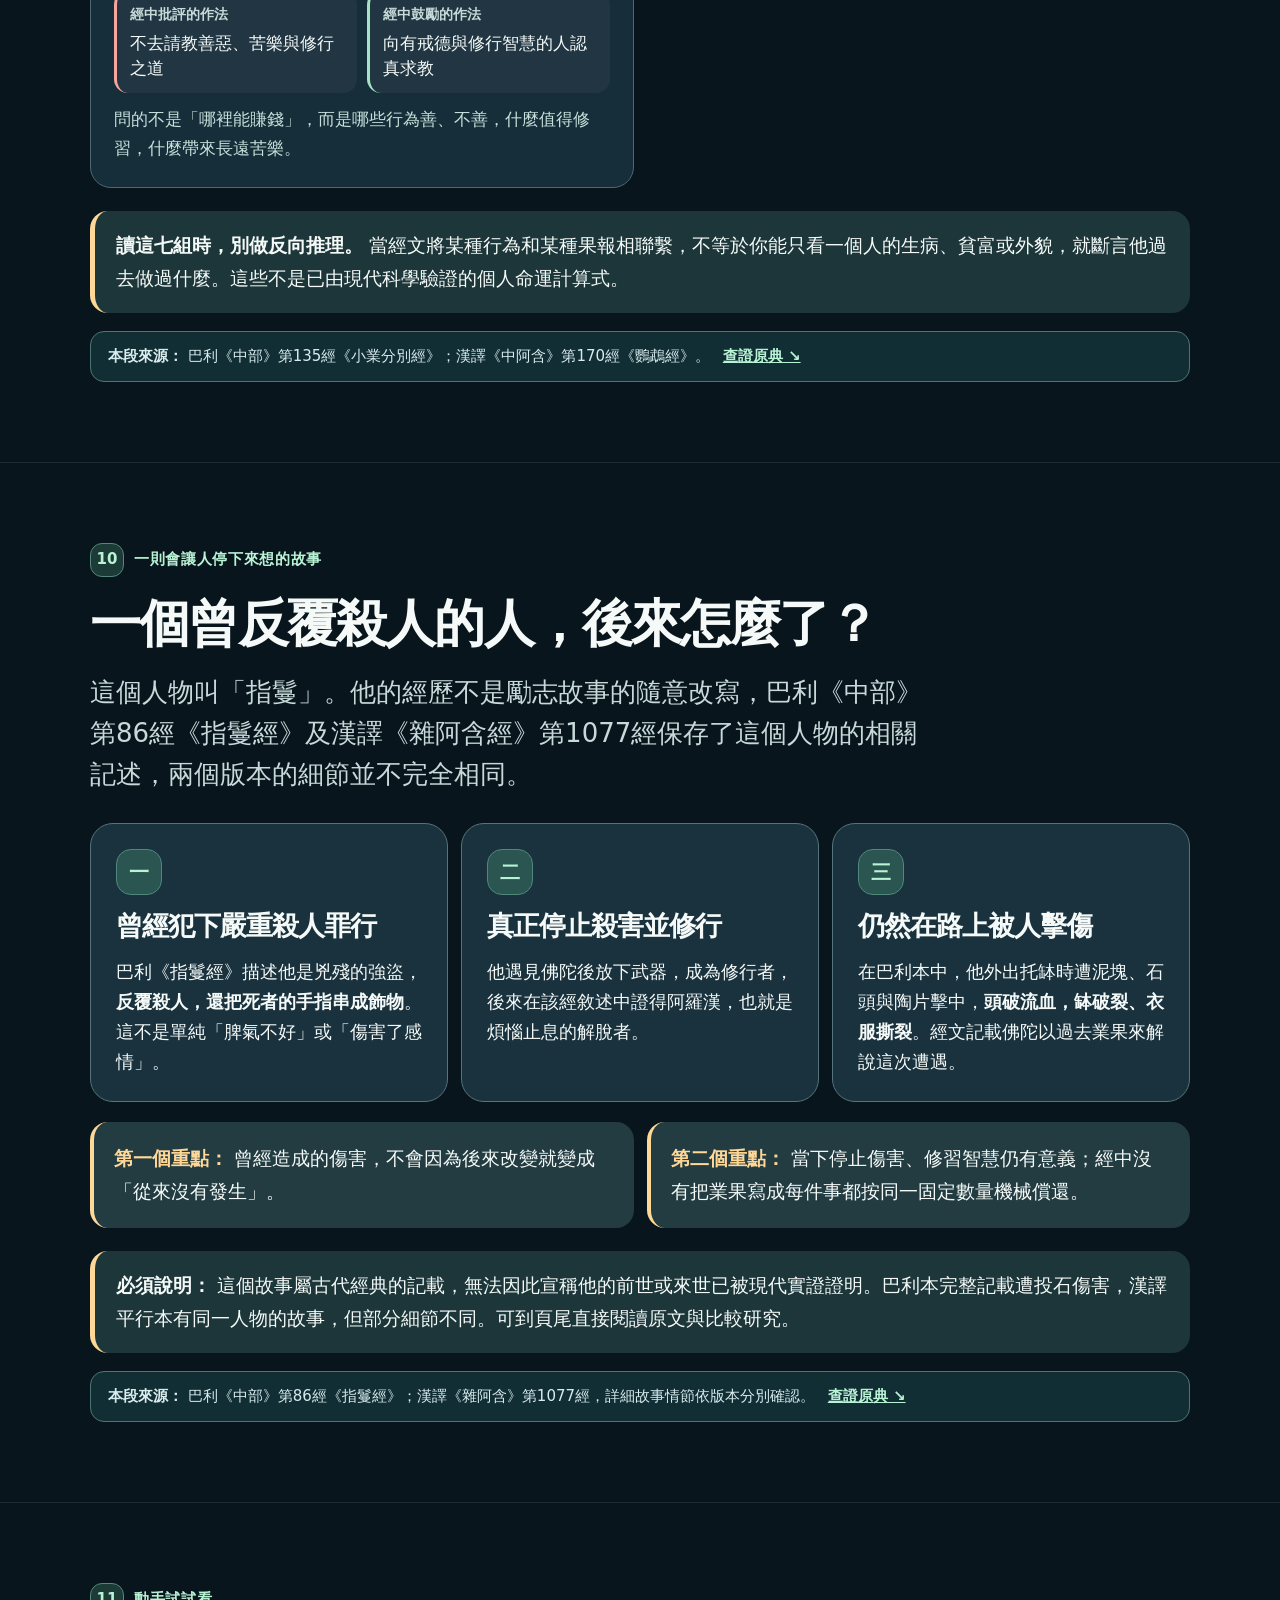
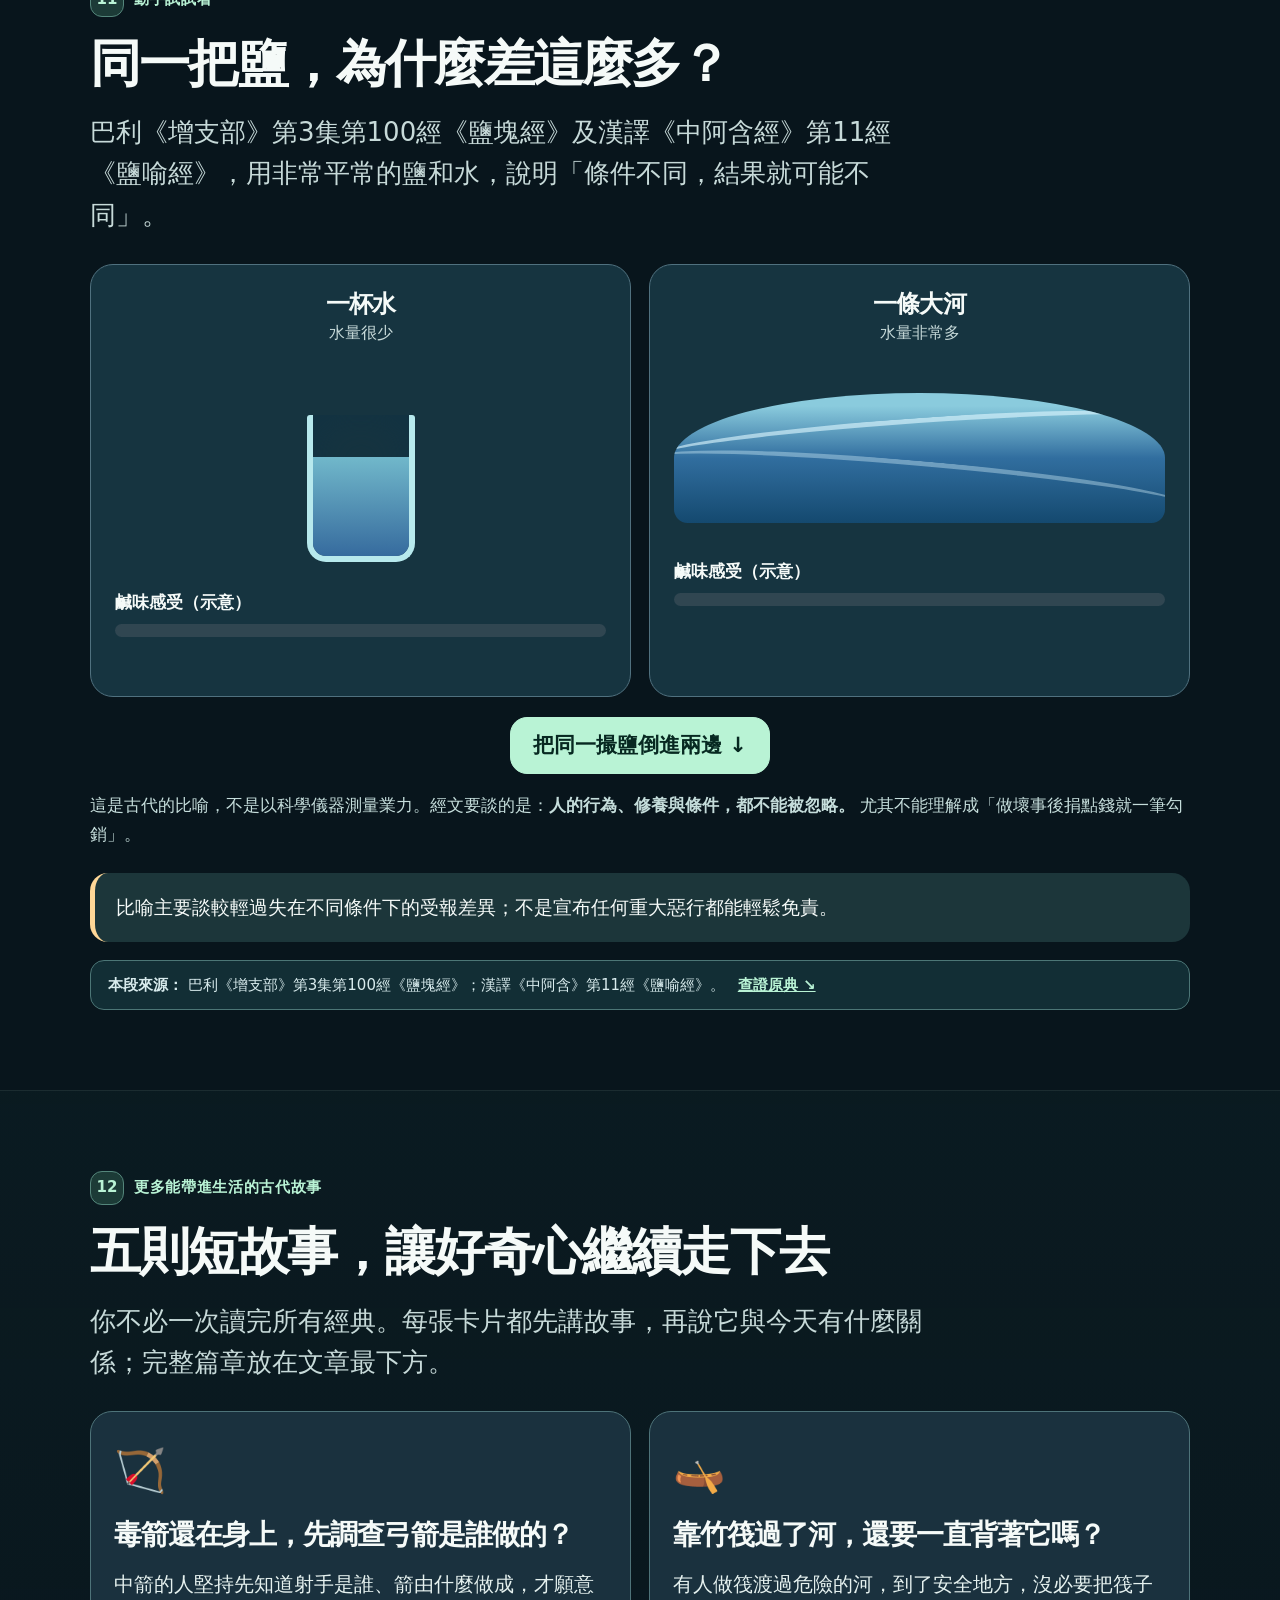
==== commit 27413815: "fix(citations): identify Zhuangzi Autumn Floods as the frog allegory source" ====
--- a/index.html
+++ b/index.html
@@ -86,7 +86,7 @@
 <main>
 <section class="hero screen" id="top" data-chapter><div class="container hero-grid"><div><div class="hero-tag">先觀察，再判斷 · 不必先相信任何答案</div><h1>你看見的，<br><span>就是全部嗎？</span></h1><p class="hero-copy">有人總是伸出援手，最近卻遇到難關；有人常佔別人便宜，日子卻過得很順。<br><strong>只憑這一幕，你能知道全部原因嗎？</strong></p><div class="hero-actions"><a href="#first" class="btn">從第一個故事開始 ↓</a><a href="#well" class="btn-alt">先看井底的青蛙 ↗</a></div><p class="fineprint">沒有測驗分數，也不用選「標準信仰」。只要帶著好奇心往下看。</p></div><div class="hero-side"><p>同一個世界，兩個出乎意料的畫面</p><div class="compare"><div class="compare-one"><div class="compare-art" aria-hidden="true"><svg viewBox="0 0 100 110" fill="none"><circle cx="50" cy="26" r="19" fill="#ffd2a9"/><path d="M32 18q19-19 37 0" stroke="#415867" stroke-width="10" stroke-linecap="round"/><path d="M20 103q0-53 30-53t30 53" fill="#85c6b7"/><path d="M19 74L9 83m71-9 10 9" stroke="#bcebd9" stroke-width="6" stroke-linecap="round"/></svg></div><b>常幫助別人的人</b><small>卻碰上困難……</small></div><div class="compare-one"><div class="compare-art" aria-hidden="true"><svg viewBox="0 0 100 110" fill="none"><circle cx="50" cy="26" r="19" fill="#f3c39b"/><path d="M34 13q20-15 35 1" stroke="#675348" stroke-width="11" stroke-linecap="round"/><path d="M20 103q0-53 30-53t30 53" fill="#dba583"/><path d="M17 73L9 64m74 9 8-9" stroke="#f7c9a2" stroke-width="6" stroke-linecap="round"/></svg></div><b>常佔便宜的人</b><small>最近卻很得意……</small></div></div><div class="compare-tag">我們其實只看見一個片段。</div></div></div><p class="section-reference"><b>本段來源：</b> 現代編寫的生活情境；思考框架參考《中部》第136經《大業分別經》與《中阿含》第171經《分別大業經》。 <a href="#source-1">查證原典 ↘</a></p></section>
 <section class="screen" id="first" data-chapter><div class="container"><div class="screen-heading"><div class="eyebrow"><span class="ordinal">1</span> 先看看自己的第一反應</div><h2>看到這則消息，你會怎麼想？</h2><p class="lead">某間公司的主管平常愛搶功勞，這回卻升了職；同事認真工作、常幫人，最近反而失業。你只知道這些。</p></div><div class="panel story-intro"><div class="news"><div class="news-ico" aria-hidden="true"><svg viewBox="0 0 24 24" fill="none" stroke="currentColor" stroke-width="1.8" stroke-linecap="round"><path d="M4 4h16v16H4zM7 8h10M7 12h10M7 16h5"/></svg></div><div><strong>兩件事都是真的，原因卻還沒查清楚。</strong><p>這不是要你評價兩個人的好壞，而是練習：面對反常的結果，我們會不會急著補上一個想像中的原因？</p></div></div><div class="question">你會先想到哪一種？</div><div class="choices" id="openingChoices"><button type="button" class="pick" data-choice="unfair" aria-pressed="false">「這也太不公平了吧！」</button><button type="button" class="pick" data-choice="certainty" aria-pressed="false">「事情一定另有隱情。」</button><button type="button" class="pick" data-choice="unknown" aria-pressed="false">「我還不知道所有原因。」</button></div><div id="openingFeedback" class="feedback" aria-live="polite"><strong>不用先選。</strong> 直接往下看也可以。第一時間的感受可能很真實，但感受與完整的原因，是兩回事。</div><a class="connect" href="#well">接著：看看我們的眼睛能看到多少 →</a></div></div><p class="section-reference"><b>本段來源：</b> 這是現代自編的職場情境；對「由部分現象推斷全部」的提醒，參考《中部》第136經《大業分別經》。 <a href="#source-1">查證原典 ↘</a></p></section>
-<section class="screen" id="well" data-chapter><div class="container"><div class="screen-heading"><div class="eyebrow"><span class="ordinal">2</span> 第一個視野挑戰</div><h2>井底的青蛙，說錯了嗎？</h2><p class="lead">牠真的看到了天空。但牠如果堅持「天空就只有這麼大」，問題便出現了。</p></div><div class="well-grid"><div><div class="well-frame" id="wellFrame"><img class="well-complete" alt="清楚的井底之蛙插畫：青蛙在長滿青苔的石井底，只能從圓形井口望見一小圈天空，井外則有山巒、河流、樹木與遼闊天空" src="[data-uri]"><img class="well-inside" alt="" aria-hidden="true" src="[data-uri]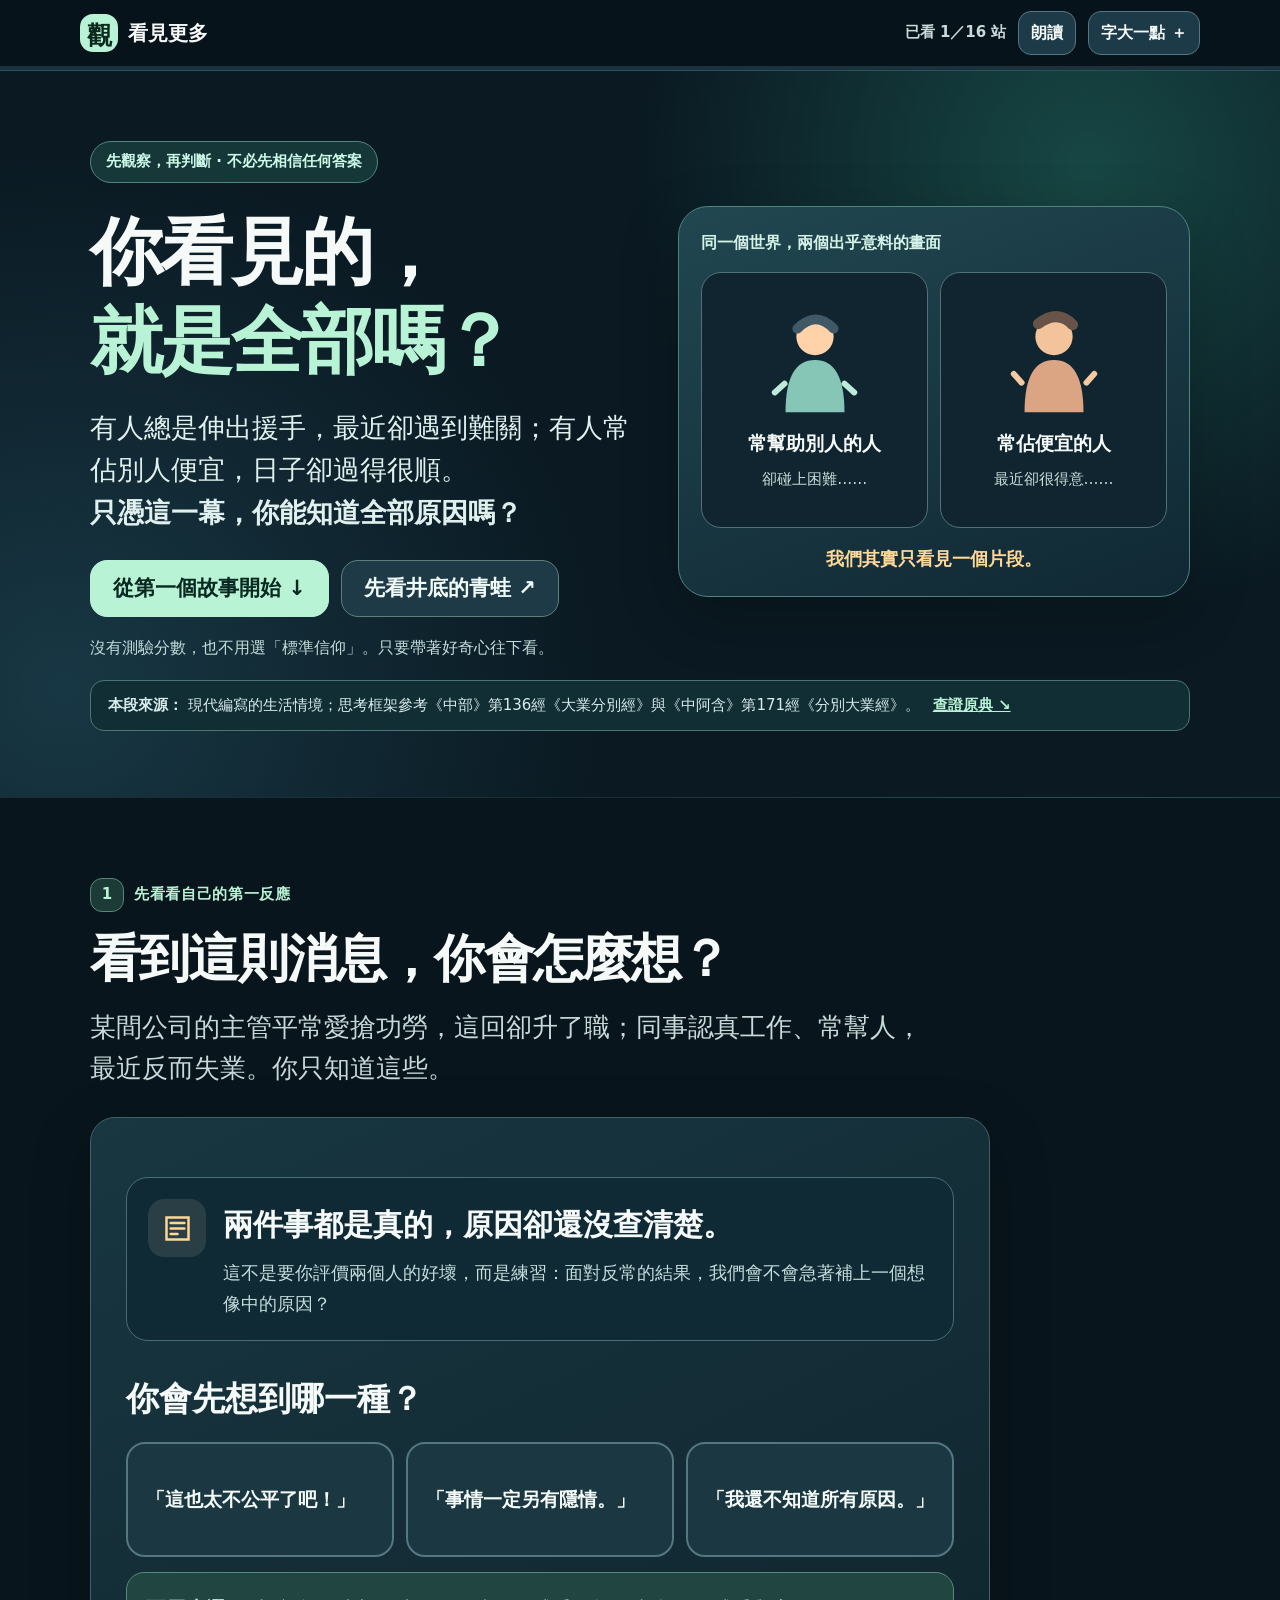
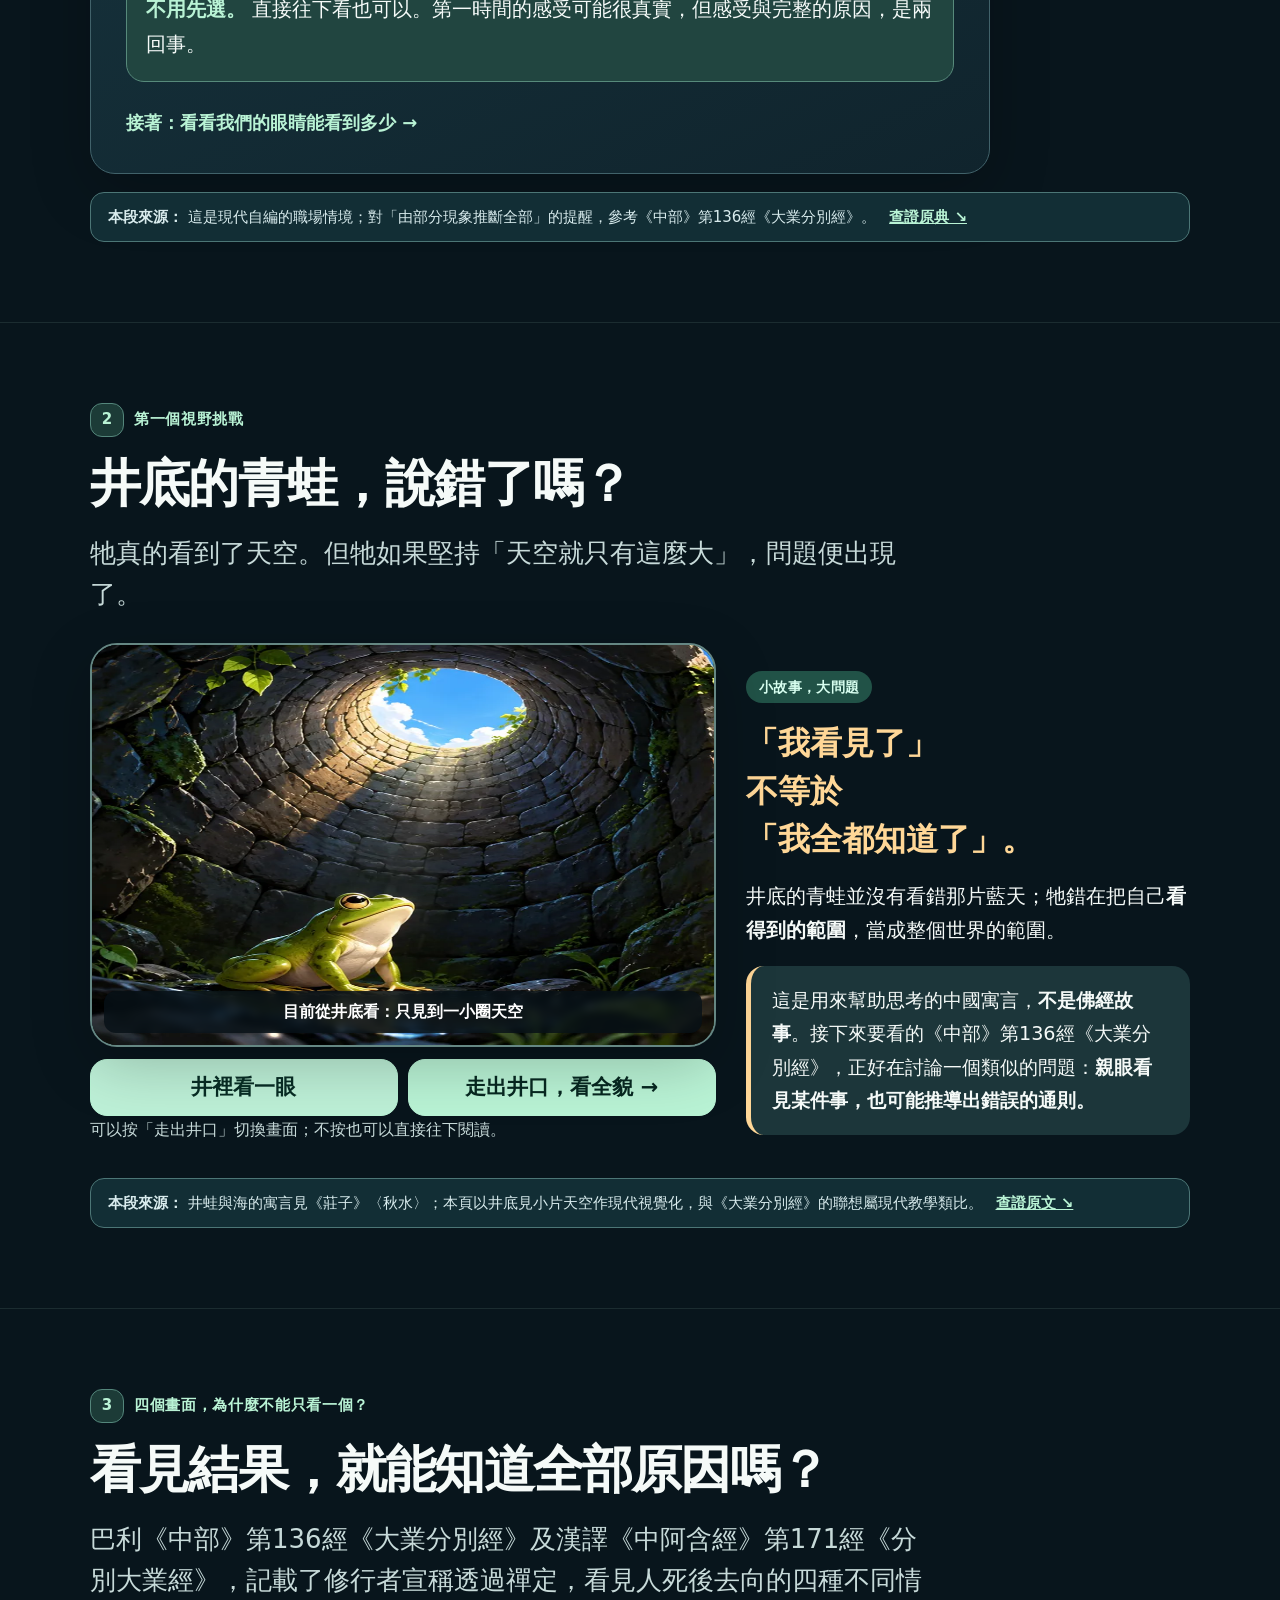
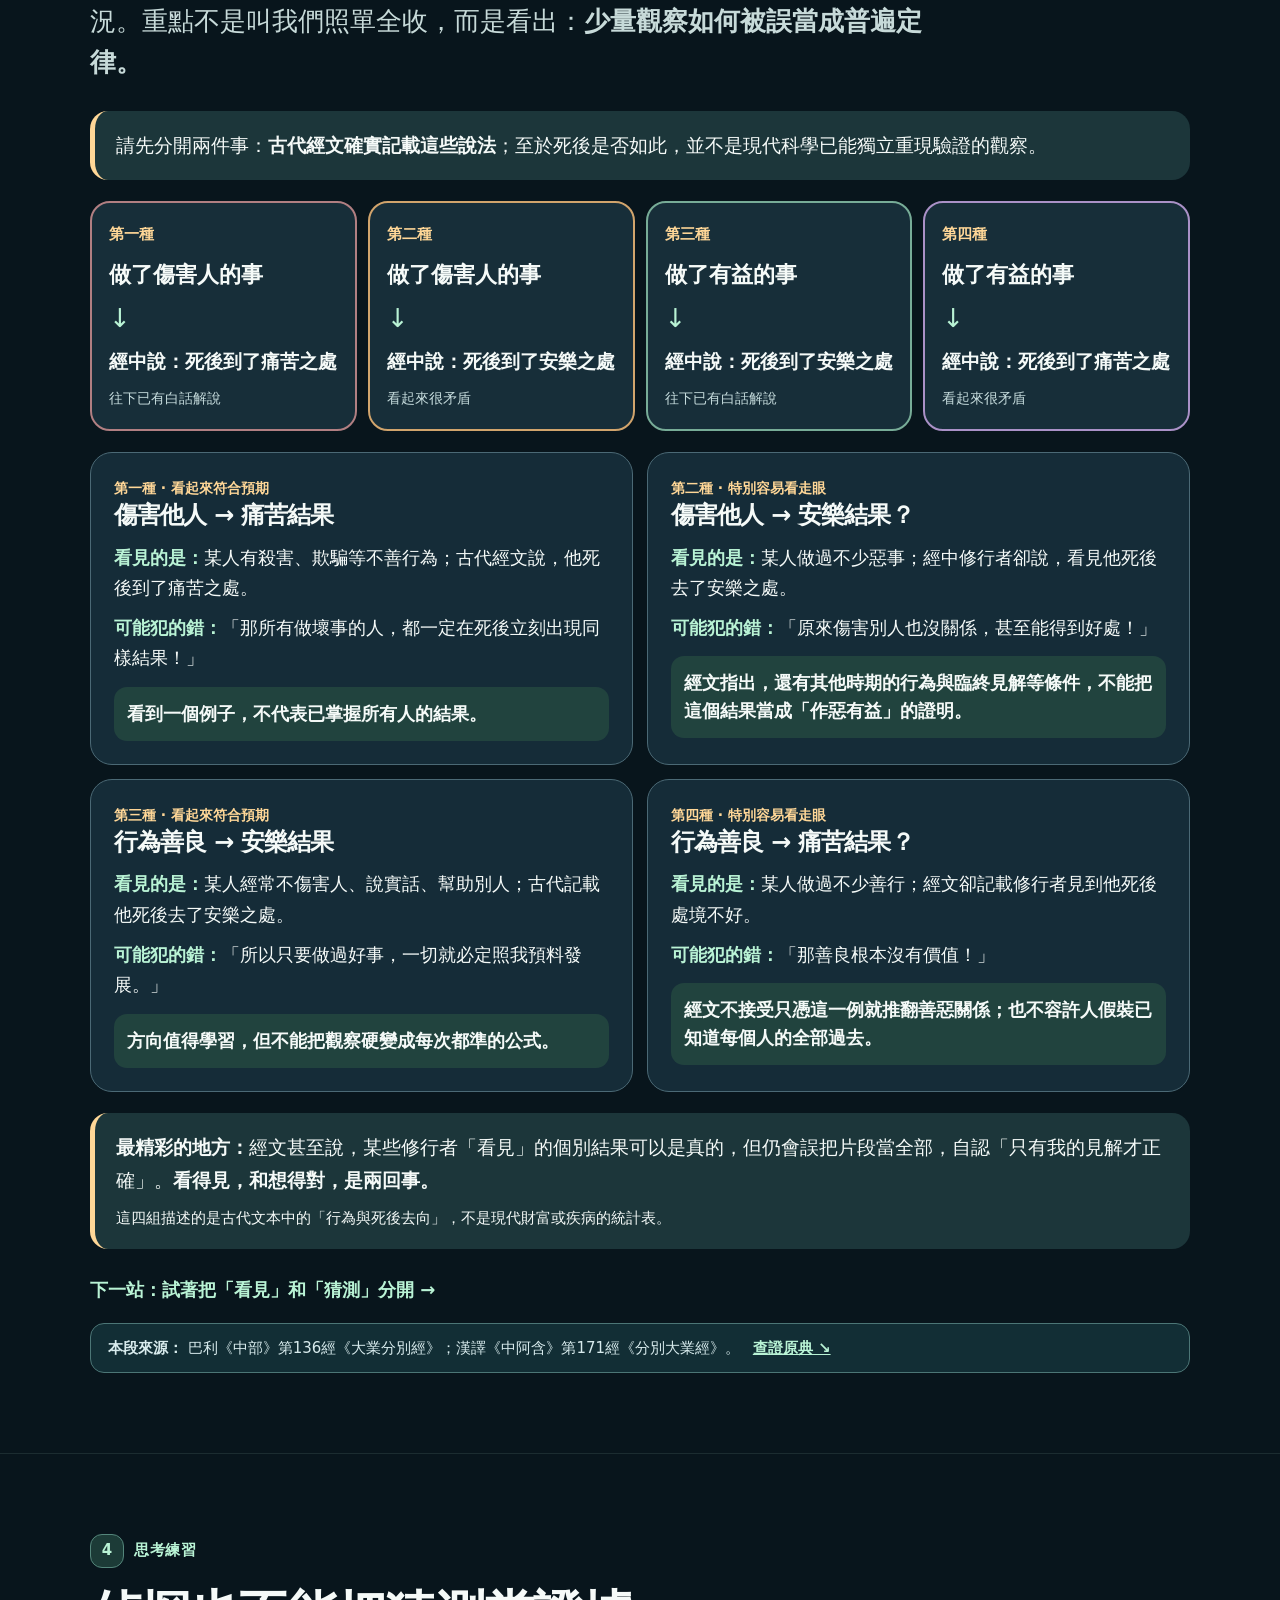
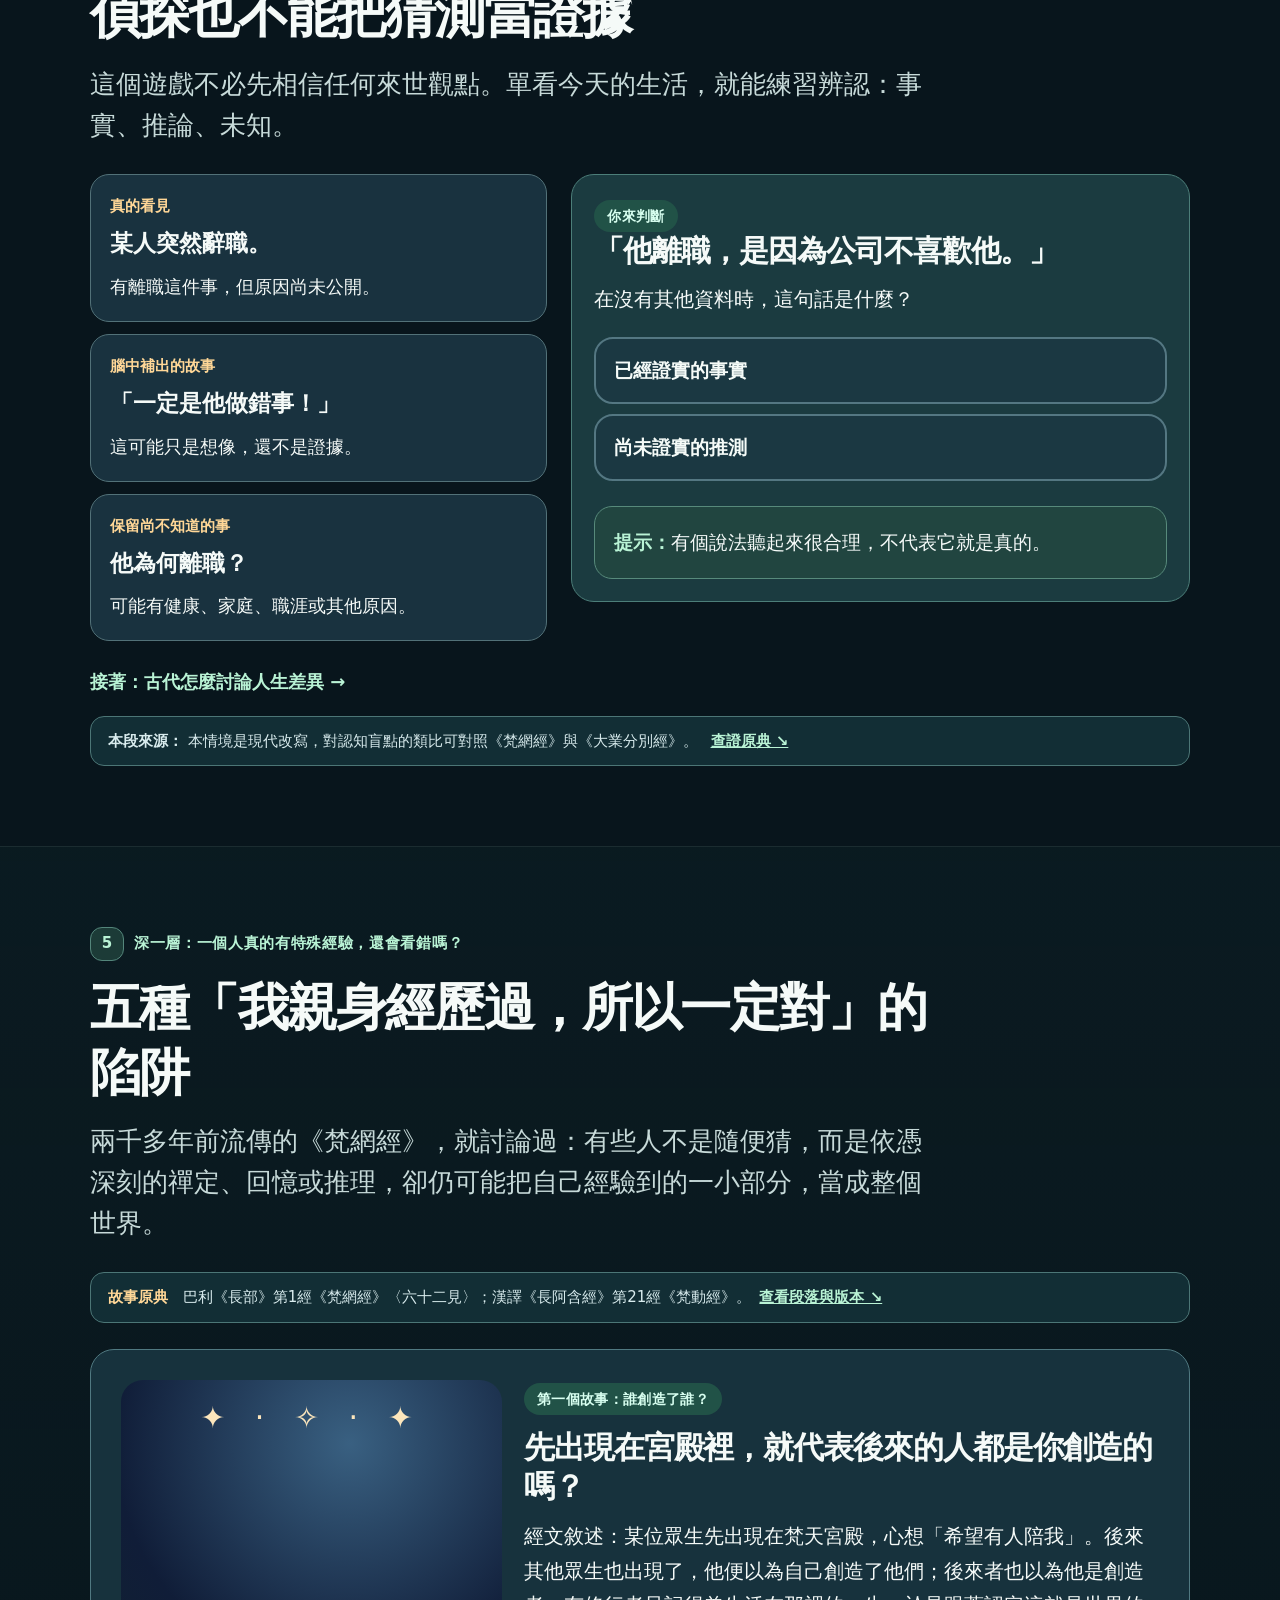
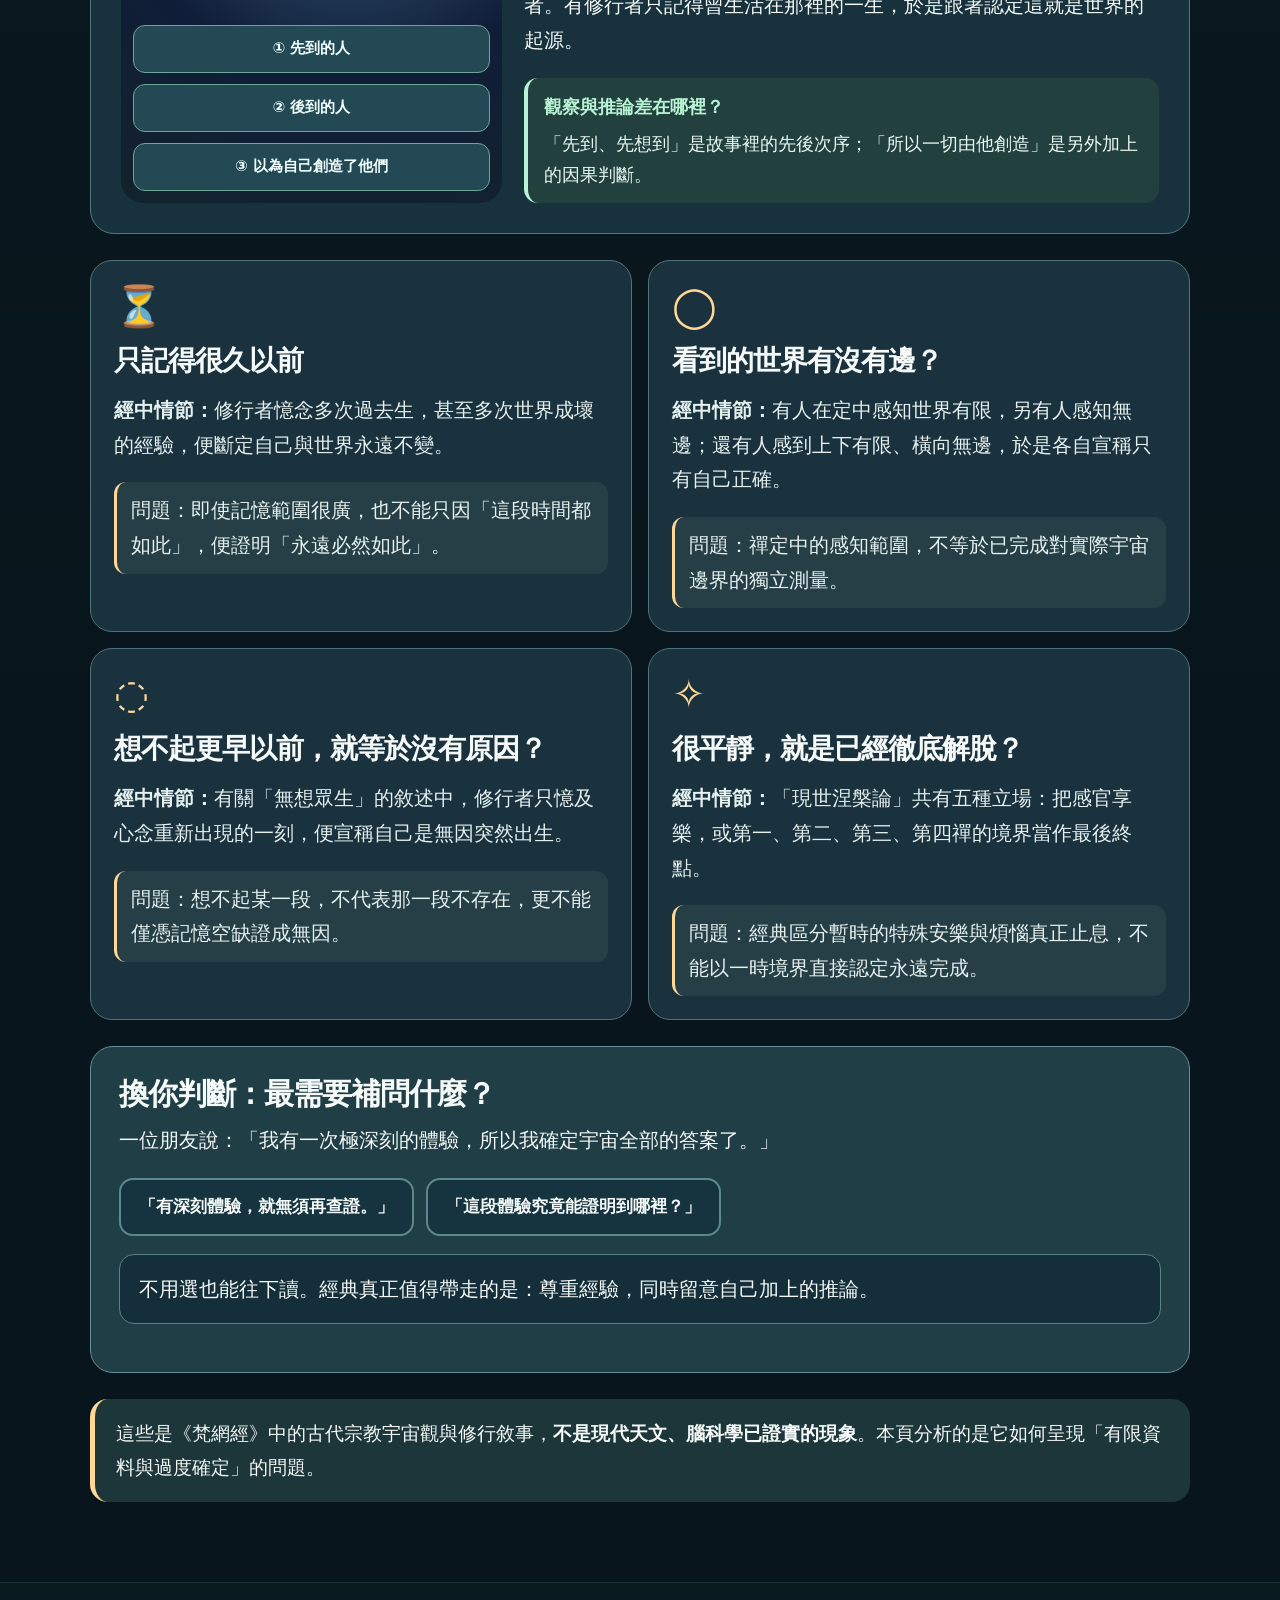
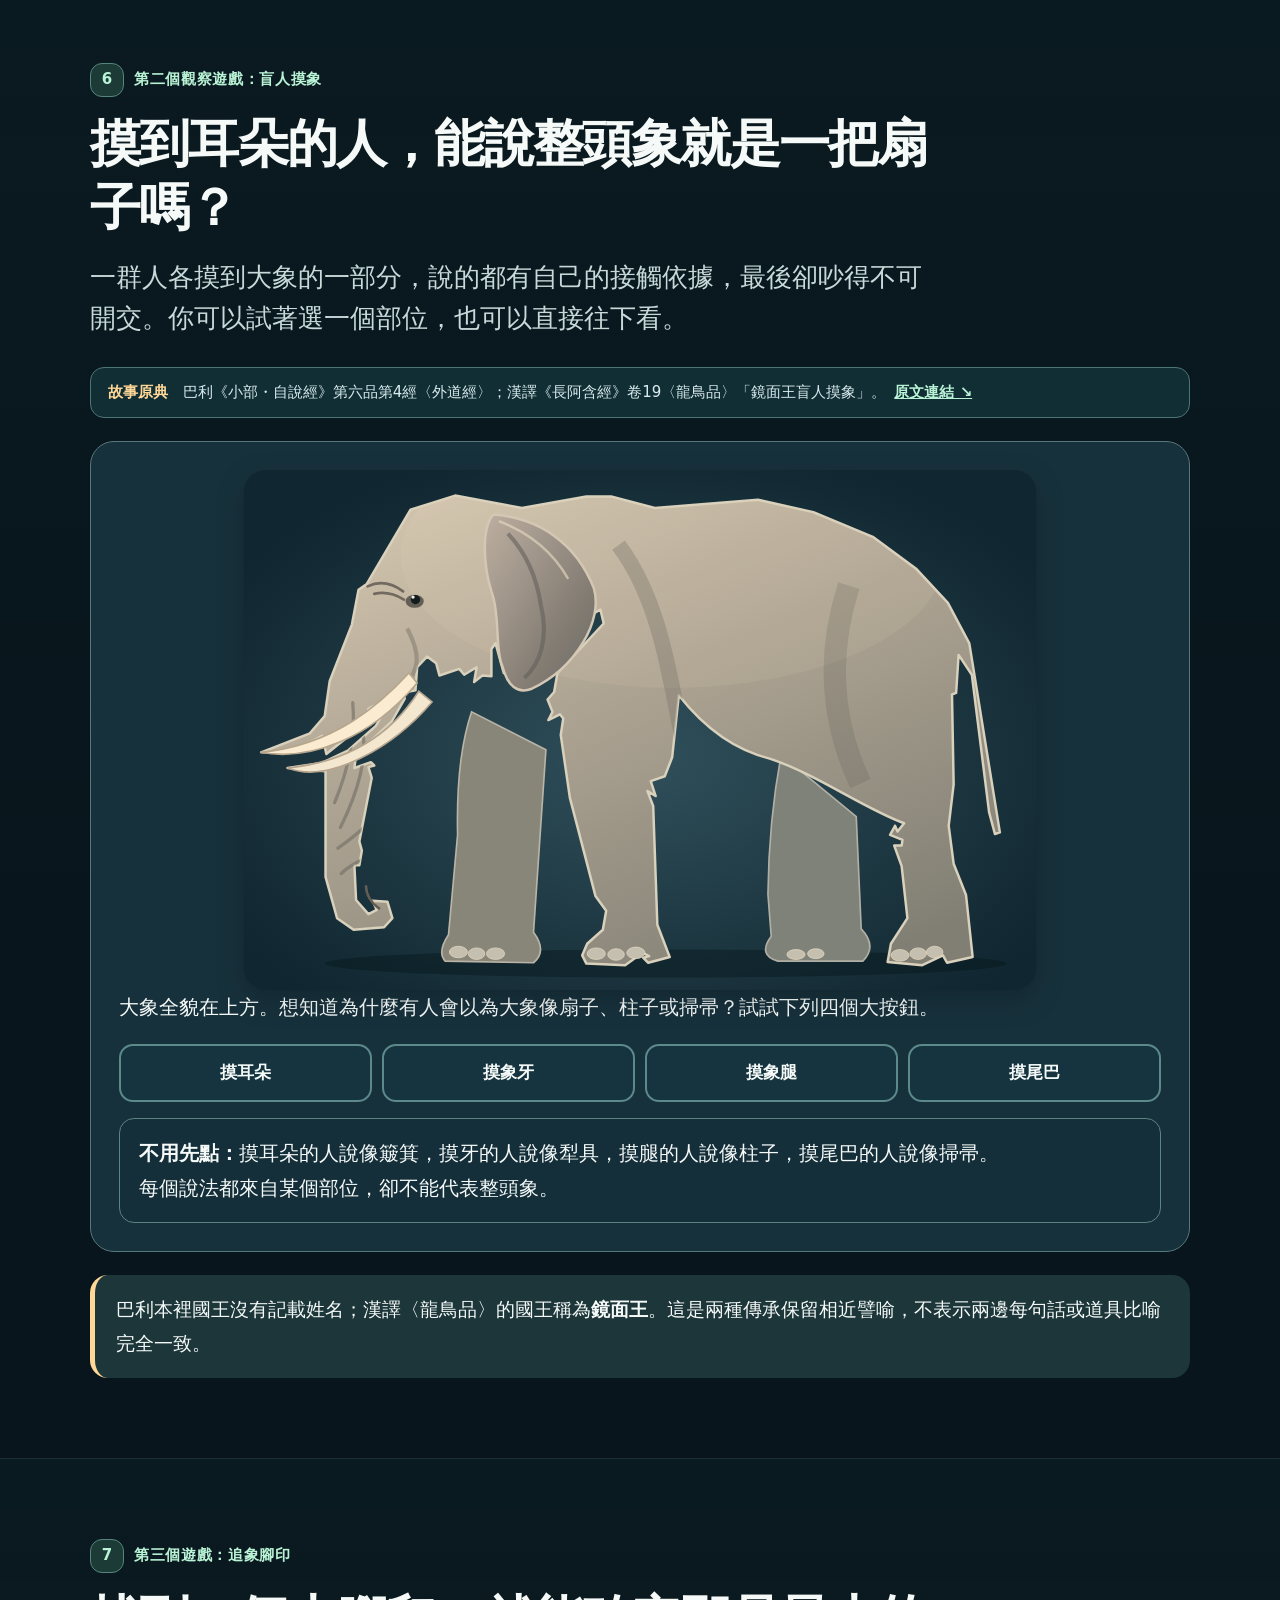
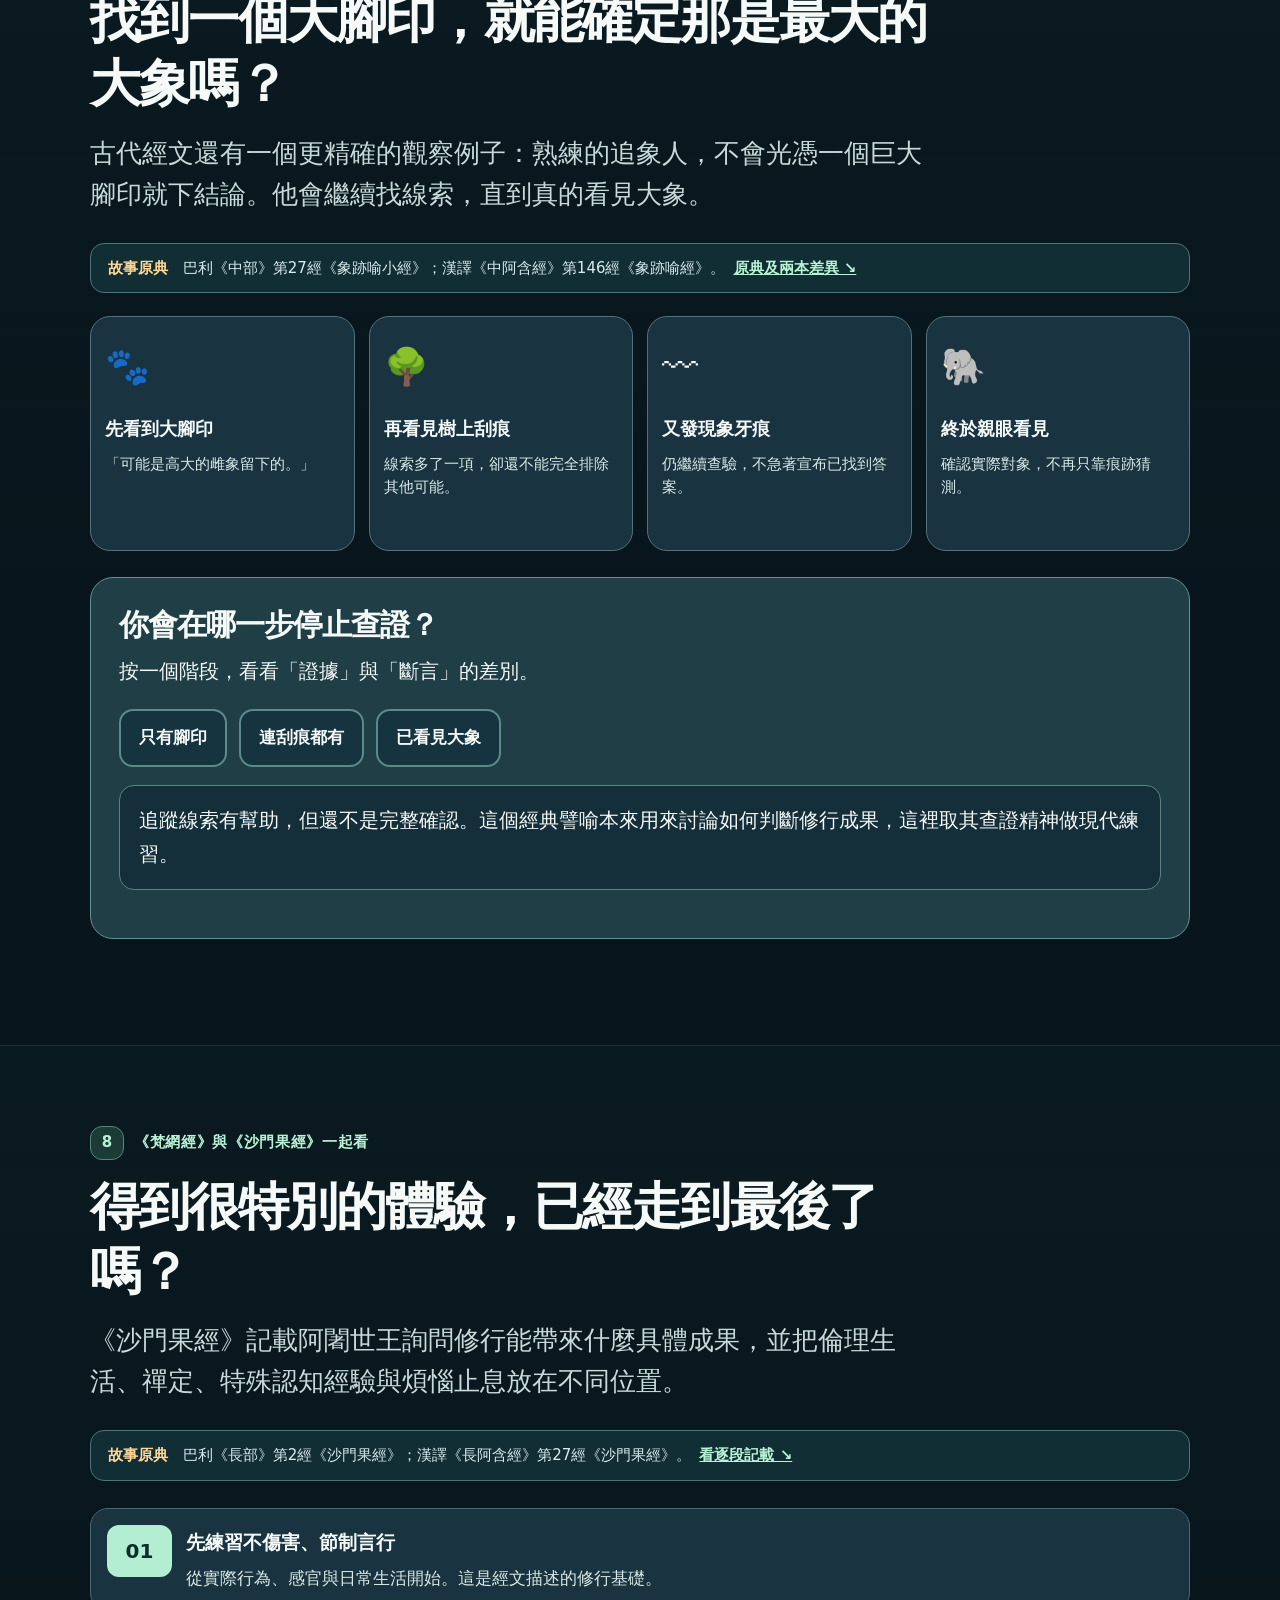
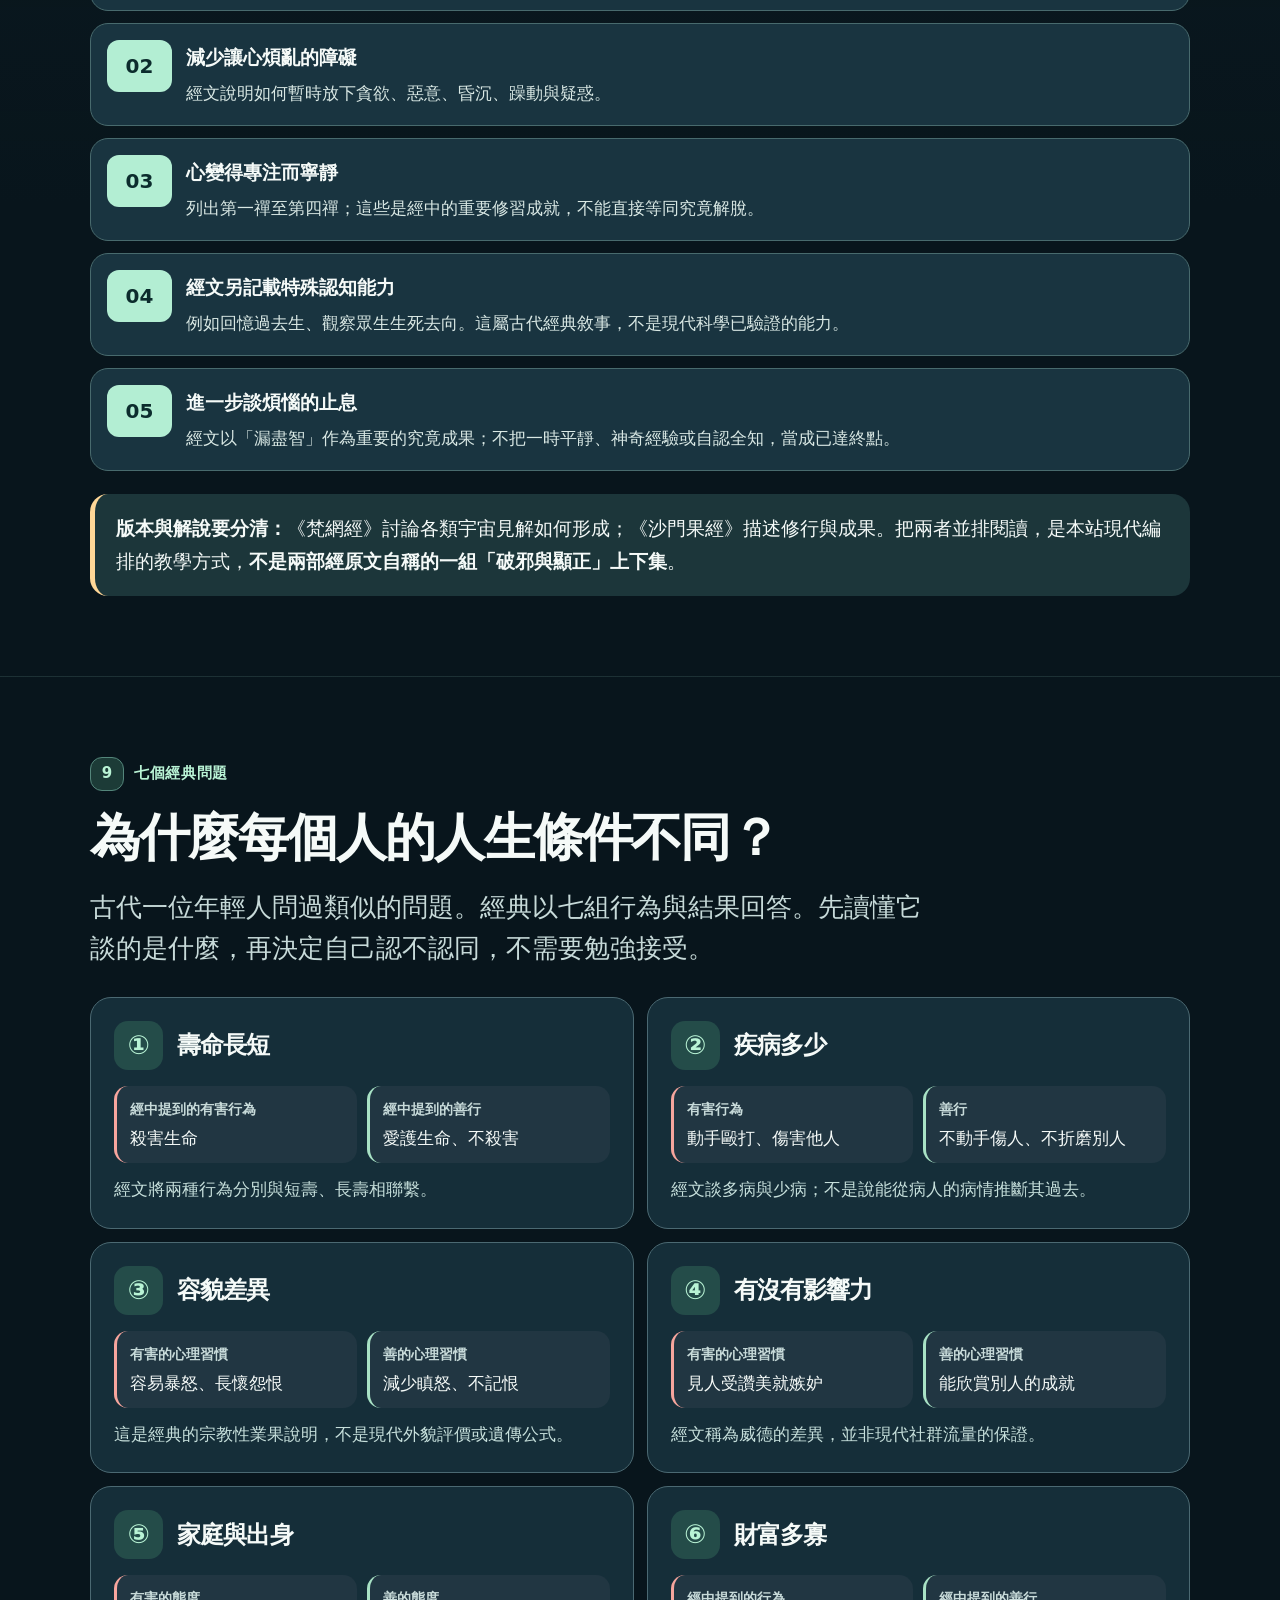
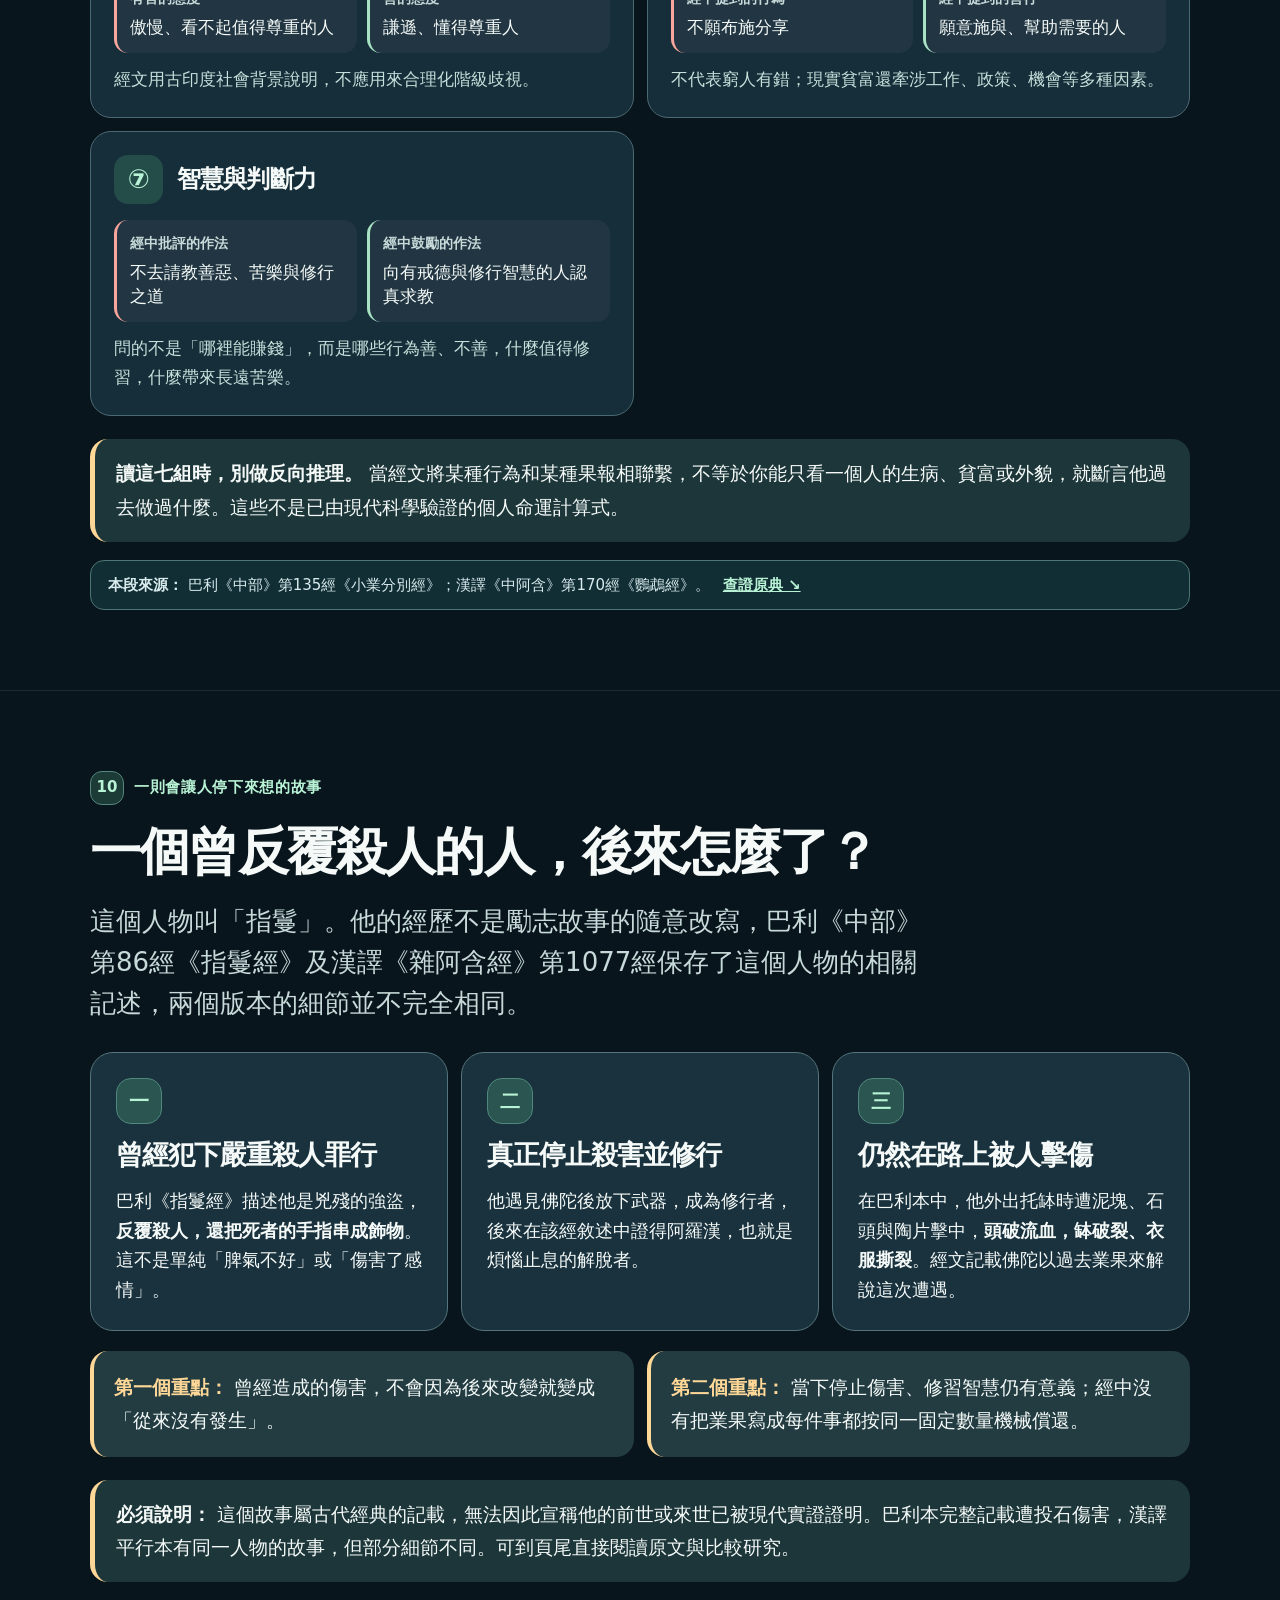
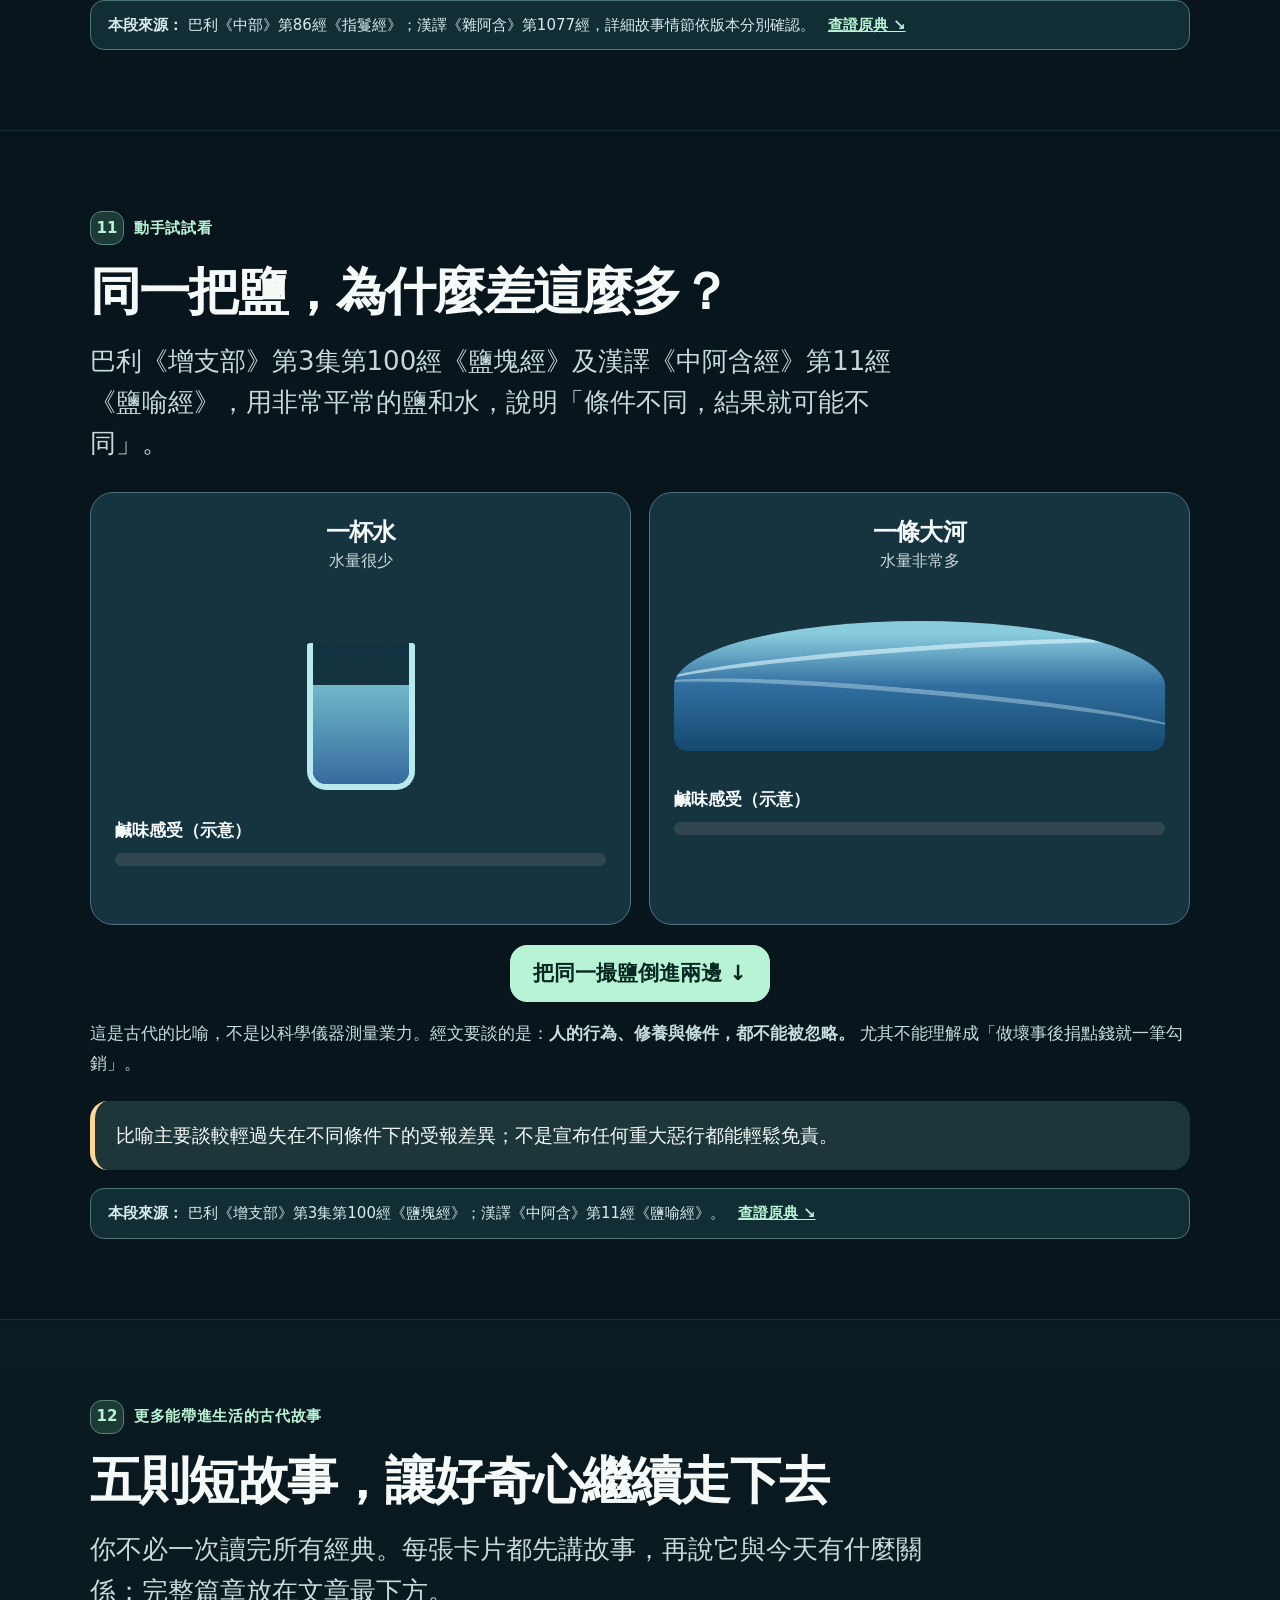
==== commit 3dc259f7: "fix(illustration): replace distorted elephant silhouette with anatomically recognizable side profile" ====
--- a/index.html
+++ b/index.html
@@ -62,7 +62,11 @@
 .choice-row button[aria-pressed="true"],.elephant-slices button[aria-pressed="true"]{background:#a9eac9;color:#092b2d;border-color:#cfffea}
 .choice-feedback,.elephant-feedback{padding:17px 19px;border-radius:15px;background:#142e3a;border:1px solid #5c8383;min-height:68px}
 .elephant-panel{background:#17313c;border:1px solid #54787b;border-radius:24px;padding:clamp(16px,2.5vw,28px)}
-.elephant-svg{width:100%;height:auto;max-height:330px;display:block;margin:auto;filter:drop-shadow(0 10px 14px rgba(0,0,0,.18))}
+.elephant-svg{width:100%;height:auto;max-height:520px;display:block;margin:auto;overflow:visible;filter:drop-shadow(0 10px 14px rgba(0,0,0,.18))}
+.elephant-svg .elephant-ear,.elephant-svg .elephant-tusks,.elephant-svg .elephant-legs,.elephant-svg .elephant-tail{transition:filter .2s ease,stroke .2s ease}
+.elephant-svg[data-active="ear"] .elephant-ear,.elephant-svg[data-active="tusk"] .elephant-tusks,.elephant-svg[data-active="leg"] .elephant-legs,.elephant-svg[data-active="tail"] .elephant-tail{filter:drop-shadow(0 0 10px #d0ffd6)}
+@media(max-width:760px){.elephant-svg{max-height:370px}}
+@media(prefers-reduced-motion:reduce){.elephant-svg *{transition:none!important}}
 .elephant-slices{display:flex;flex-wrap:wrap;gap:10px;margin:16px 0}
 .elephant-slices button{flex:1;min-width:130px}
 .footstep-grid{display:grid;grid-template-columns:repeat(4,minmax(0,1fr));gap:14px;margin:23px 0}
@@ -121,7 +125,49 @@
   <h2>摸到耳朵的人，能說整頭象就是一把扇子嗎？</h2>
   <p class="lead">一群人各摸到大象的一部分，說的都有自己的接觸依據，最後卻吵得不可開交。你可以試著選一個部位，也可以直接往下看。</p></div>
   <p class="origin-tag"><b>故事原典</b> 巴利《小部・自說經》第六品第4經〈外道經〉；漢譯《長阿含經》卷19〈龍鳥品〉「鏡面王盲人摸象」。<a href="#source-elephant">原文連結 ↘</a></p>
-  <div class="elephant-panel"><svg class="elephant-svg" viewBox="0 0 640 350" role="img" aria-label="一頭完整的大象，具有大耳朵、長鼻子、象牙、四條粗腿與尾巴"><g fill="#95b9ba" stroke="#daefea" stroke-width="5" stroke-linejoin="round"><path d="M143 133 C154 67 253 56 364 83 C421 97 469 123 486 191 L469 282 L427 282 L419 197 L364 204 L353 282 L313 282 L309 215 L218 216 L206 282 L165 282 L164 197 C139 178 137 158 143 133Z"/><path d="M179 136 C147 101 114 127 104 165 C91 203 82 225 54 220 C78 251 125 243 145 214 C166 199 178 165 179 136Z" fill="#aecbcc"/><path d="M155 136 C154 198 120 230 86 240 Q66 250 73 270 Q87 280 107 255 Q187 217 198 156Z" fill="#aecbcc"/><path d="M199 179 L222 217 L231 210 L217 165Z" fill="#f6edd8"/><path d="M485 158 C515 192 526 227 511 253" fill="none" stroke="#a3c0b9" stroke-width="8"/></g><circle cx="152" cy="133" r="7" fill="#0b222b"/></svg>
+  <div class="elephant-panel"><svg class="elephant-svg" viewBox="0 0 960 630" xmlns="http://www.w3.org/2000/svg" role="img" aria-label="一頭比例自然、清楚可辨的成年亞洲象側面。牠有長鼻、兩根象牙、一對耳朵、四條粗腿與尾巴。">
+<defs>
+<linearGradient id="eleBody" x1=".16" y1="0" x2=".8" y2="1"><stop stop-color="#d3c6af"/><stop offset=".43" stop-color="#aea493"/><stop offset="1" stop-color="#817f74"/></linearGradient>
+<linearGradient id="eleEar" x1="0" y1="0" x2="1" y2="1"><stop stop-color="#bdafa1"/><stop offset=".7" stop-color="#827b72"/><stop offset="1" stop-color="#696c68"/></linearGradient>
+<radialGradient id="eleStage" cx="50%" cy="55%" r="62%"><stop stop-color="#30505b"/><stop offset="1" stop-color="#102630"/></radialGradient>
+<clipPath id="eleClip"><path d="M21,342 55,343 95,322 100,344 150,304 144,299 152,302 156,297 150,296 151,289 157,286 161,293 175,284 160,310 126,340 94,355 53,361 99,365 99,493 113,543 133,557 170,554 180,543 174,523 156,522 161,533 151,538 136,521 134,479 140,479 143,461 140,450 155,373 151,360 158,358 154,354 134,361 136,345 179,305 195,277 193,270 208,267 210,239 222,226 233,234 237,249 261,241 267,248 282,239 279,257 289,249 300,250 300,217 305,210 315,246 326,253 356,215 432,169 436,186 380,246 376,269 368,278 374,293 369,303 383,296 387,301 384,321 395,397 426,516 439,534 435,557 416,574 410,588 415,598 462,600 483,585 491,589 484,591 490,597 516,590 501,551 496,407 489,389 499,395 493,377 510,371 519,348 527,273 C556,310 593,339 638,350 C695,369 751,410 800,428 L792,438 789,431 783,442 798,448 797,455 788,455 797,480 804,543 784,574 780,596 822,600 847,588 852,597 883,590 875,515 860,477 854,431 860,381 858,272 863,270 866,224 882,248 903,415 910,441 916,439 879,210 853,161 815,120 762,81 690,51 623,36 498,46 445,32 415,32 337,46 256,31 202,48 149,138 139,145 131,187 104,256 98,298 80,319Z"/></clipPath>
+</defs>
+<rect width="960" height="630" rx="26" fill="url(#eleStage)"/>
+<ellipse cx="511" cy="598" rx="413" ry="17" fill="#06151a" opacity=".44"/>
+<g class="elephant-legs">
+<path d="M276 293 Q257 349 259 442 L248 563 Q234 584 244 595 L351 597 Q368 583 351 560 L366 339Z" fill="#888579" stroke="#b9b4a6" stroke-width="2"/>
+<path d="M651 345 Q636 425 635 514 L639 565 Q622 588 647 595 L750 595 Q768 577 748 556 L742 420Z" fill="#7f8278" stroke="#b1afa4" stroke-width="2"/>
+</g>
+<path d="M21,342 55,343 95,322 100,344 150,304 144,299 152,302 156,297 150,296 151,289 157,286 161,293 175,284 160,310 126,340 94,355 53,361 99,365 99,493 113,543 133,557 170,554 180,543 174,523 156,522 161,533 151,538 136,521 134,479 140,479 143,461 140,450 155,373 151,360 158,358 154,354 134,361 136,345 179,305 195,277 193,270 208,267 210,239 222,226 233,234 237,249 261,241 267,248 282,239 279,257 289,249 300,250 300,217 305,210 315,246 326,253 356,215 432,169 436,186 380,246 376,269 368,278 374,293 369,303 383,296 387,301 384,321 395,397 426,516 439,534 435,557 416,574 410,588 415,598 462,600 483,585 491,589 484,591 490,597 516,590 501,551 496,407 489,389 499,395 493,377 510,371 519,348 527,273 C556,310 593,339 638,350 C695,369 751,410 800,428 L792,438 789,431 783,442 798,448 797,455 788,455 797,480 804,543 784,574 780,596 822,600 847,588 852,597 883,590 875,515 860,477 854,431 860,381 858,272 863,270 866,224 882,248 903,415 910,441 916,439 879,210 853,161 815,120 762,81 690,51 623,36 498,46 445,32 415,32 337,46 256,31 202,48 149,138 139,145 131,187 104,256 98,298 80,319Z" fill="url(#eleBody)" stroke="#d9d1bc" stroke-width="3" stroke-linejoin="round"/>
+<g clip-path="url(#eleClip)">
+<ellipse cx="520" cy="104" rx="330" ry="160" fill="#e7d6b8" opacity=".10"/>
+<path d="M454 91 C506 160 517 258 533 334 S617 429 680 402" stroke="#736e63" stroke-opacity=".34" stroke-width="19" fill="none"/>
+<path d="M733 140 Q693 264 747 380" stroke="#504e49" stroke-opacity=".18" stroke-width="27" fill="none"/>
+<path d="M320 289 Q355 435 363 574" stroke="#6e7067" stroke-opacity=".22" stroke-width="25" fill="none"/>
+<path d="M132 282 Q137 338 110 403 M144 315 Q152 363 117 433 M148 431 Q128 449 114 458 M148 470 Q126 480 118 489" stroke="#706d64" stroke-width="4" opacity=".60" fill="none" stroke-linecap="round"/>
+</g>
+<g class="elephant-ear">
+<path d="M302 54 C359 58 403 90 424 143 C436 182 402 240 349 265 Q323 275 313 237 C304 217 311 175 300 147 C291 118 287 73 302 54Z" fill="url(#eleEar)" stroke="#d4c7b4" stroke-width="3"/>
+<path d="M320 77 Q352 111 360 164 C370 206 358 235 340 252" stroke="#615e59" stroke-width="5" opacity=".56" fill="none"/>
+<path d="M309 62 Q366 84 393 132" stroke="#e5d8c0" stroke-width="3" opacity=".65" fill="none"/>
+</g>
+<path d="M150 141 Q171 131 193 147 M158 150 Q176 146 194 157" stroke="#72695f" stroke-width="3.3" fill="none" stroke-linecap="round"/>
+<ellipse cx="207" cy="159" rx="11" ry="8" fill="#625e56"/><ellipse cx="208" cy="157" rx="5.7" ry="5.5" fill="#121c1d"/><circle cx="205" cy="154" r="2" fill="#f3efe1"/>
+<path d="M198 192 C214 223 215 239 191 269" stroke="#716d62" stroke-opacity=".45" stroke-width="5" fill="none"/>
+<g class="elephant-tusks">
+<path d="M200 246 C168 281 111 334 20 342 C80 353 153 326 210 258Z" fill="#fbecd1" stroke="#b5a68d" stroke-width="2"/>
+<path d="M212 268 C182 315 132 353 53 361 C104 381 182 335 228 281Z" fill="#f4e7d0" stroke="#b5a58e" stroke-width="2"/>
+</g>
+<path d="M148 503 Q148 520 165 532" stroke="#645f56" stroke-width="3" fill="none"/>
+<g class="elephant-legs" stroke="#e8dcc3" stroke-opacity=".85" fill="#c5bfb0">
+<ellipse cx="260" cy="584" rx="11" ry="7"/><ellipse cx="282" cy="586" rx="10" ry="7"/><ellipse cx="305" cy="586" rx="11" ry="7"/>
+<ellipse cx="427" cy="586" rx="11" ry="7"/><ellipse cx="451" cy="587" rx="10" ry="7"/><ellipse cx="475" cy="585" rx="11" ry="7"/>
+<ellipse cx="669" cy="587" rx="11" ry="6"/><ellipse cx="693" cy="586" rx="10" ry="6"/>
+<ellipse cx="795" cy="588" rx="11" ry="7"/><ellipse cx="817" cy="586" rx="10" ry="7"/><ellipse cx="837" cy="584" rx="10" ry="7"/>
+</g>
+<path class="elephant-tail" d="M866 224 Q882 248 903 415 Q907 439 916 439" stroke="transparent" stroke-width="18" fill="none"/>
+</svg>
+   <p class="elephant-hint">大象全貌在上方。想知道為什麼有人會以為大象像扇子、柱子或掃帚？試試下列四個大按鈕。</p>
    <div class="elephant-slices">
     <button type="button" data-elephant="ear" aria-pressed="false">摸耳朵</button>
     <button type="button" data-elephant="tusk" aria-pressed="false">摸象牙</button>
@@ -250,7 +296,7 @@
 const responses={experience:'深刻的經驗值得尊重，但它能涵蓋的範圍可能有限。經文正提醒人們不要把部分體驗直接當成全宇宙的定論。',scope:'這是最關鍵的問題：觀察到了什麼？又有哪些是另外推算、尚未驗證的？'};
 document.querySelectorAll('[data-question="certainty"] button').forEach(b=>b.addEventListener('click',()=>{document.querySelectorAll('[data-question="certainty"] button').forEach(x=>x.setAttribute('aria-pressed',String(x===b)));document.getElementById('certaintyReply').textContent=responses[b.dataset.answer];}));
 const animal={ear:'摸到耳朵的人覺得像簸箕（大扇子）。這是摸到的一個部分，不是整頭象的模樣。',tusk:'摸到象牙的人覺得像犁具。他摸到了真的象牙，卻不能說整頭象就是一把犁。',leg:'摸到象腿的人覺得像柱子。感受到的是粗壯的腿，不代表象只有一根柱子。',tail:'摸到尾巴的人覺得像掃帚。每個人所接觸的片段不同，才會有看似衝突的說法。'};
-document.querySelectorAll('[data-elephant]').forEach(b=>b.addEventListener('click',()=>{document.querySelectorAll('[data-elephant]').forEach(x=>x.setAttribute('aria-pressed',String(x===b)));document.getElementById('elephantReply').textContent=animal[b.dataset.elephant];}));
+document.querySelectorAll('[data-elephant]').forEach(b=>b.addEventListener('click',()=>{document.querySelector('#elephant .elephant-svg')?.setAttribute('data-active',b.dataset.elephant);document.querySelectorAll('[data-elephant]').forEach(x=>x.setAttribute('aria-pressed',String(x===b)));document.getElementById('elephantReply').textContent=animal[b.dataset.elephant];}));
 const tracks={'1':'只有大腳印，連經驗豐富的追象人也不下定論：可能還有其他大象留下相似腳印。','2':'除了大腳印，還有刮痕，證據更強了一點，但經文中的追象人仍繼續觀察。','3':'直到實際看見那頭大象，才不再只靠間接線索猜測。'};
 document.querySelectorAll('[data-track]').forEach(b=>b.addEventListener('click',()=>{document.querySelectorAll('[data-track]').forEach(x=>x.setAttribute('aria-pressed',String(x===b)));document.getElementById('footprintReply').textContent=tracks[b.dataset.track];}));
 })();
